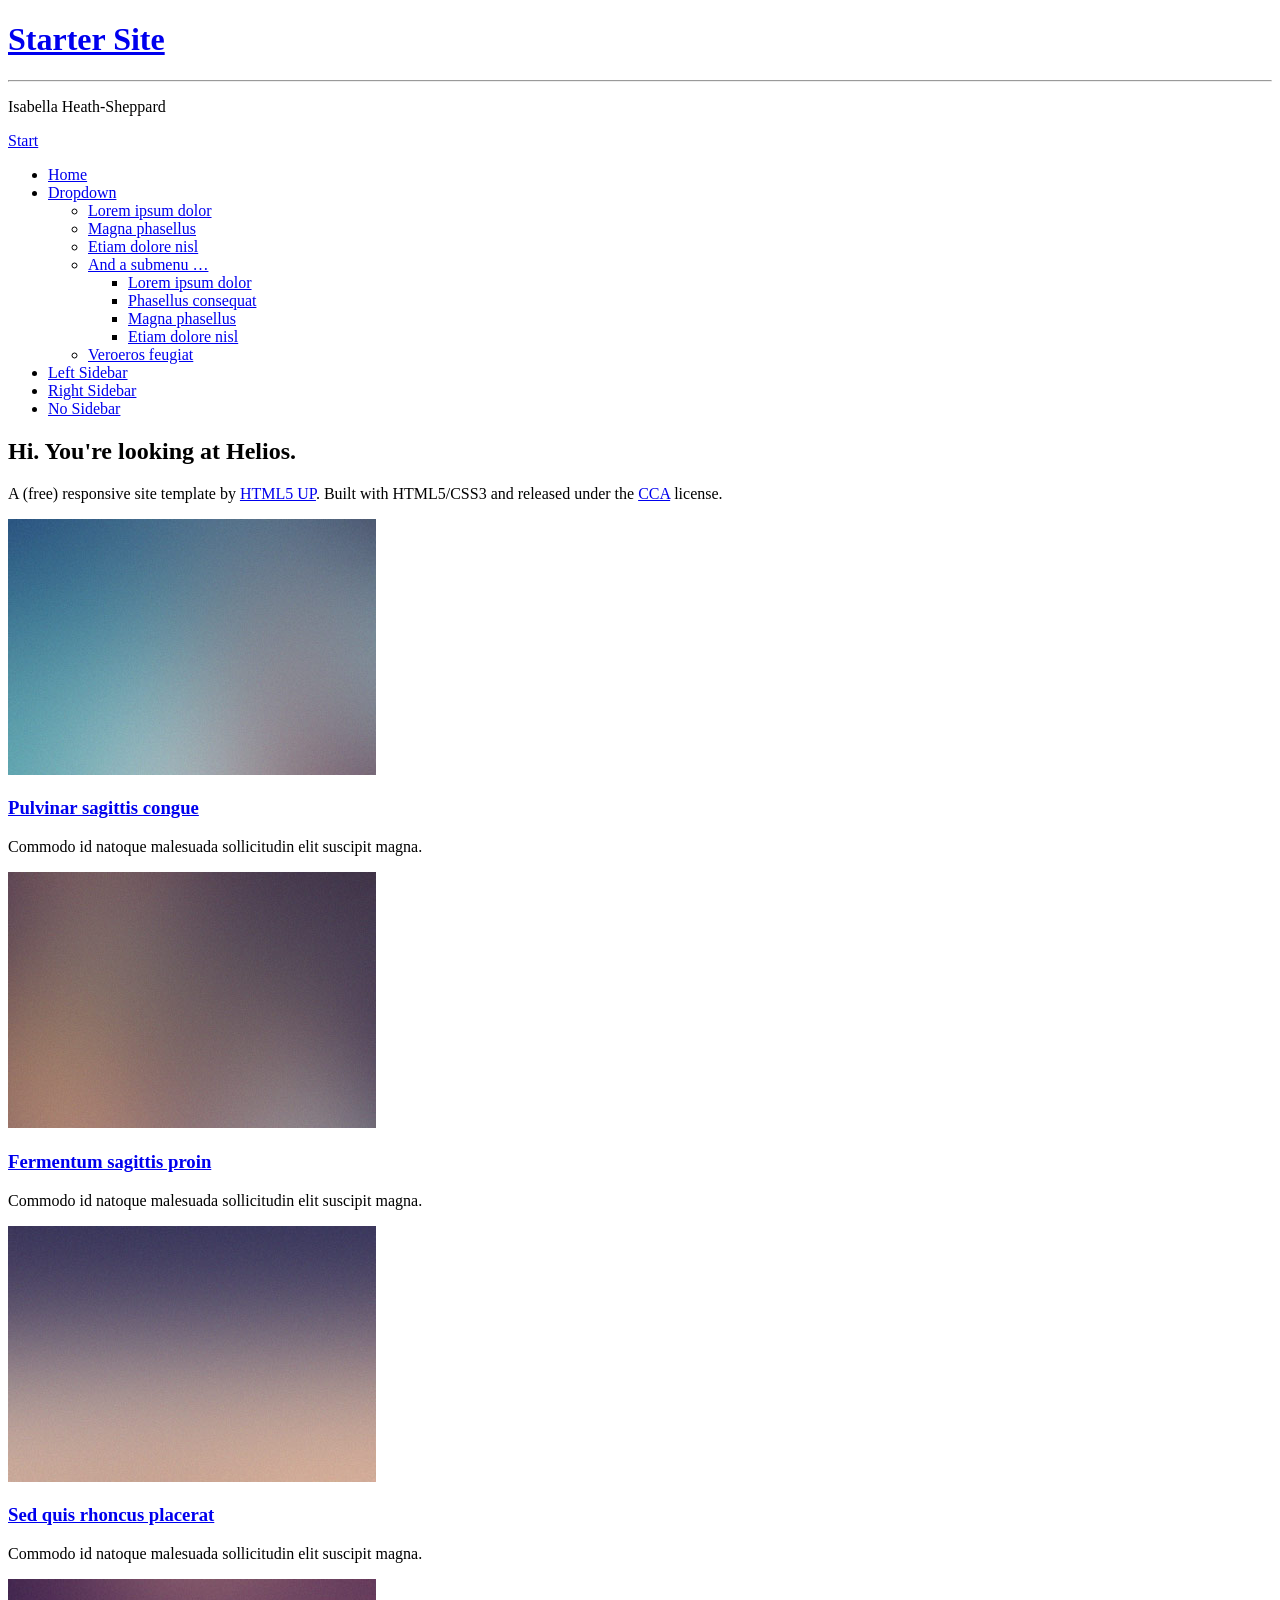
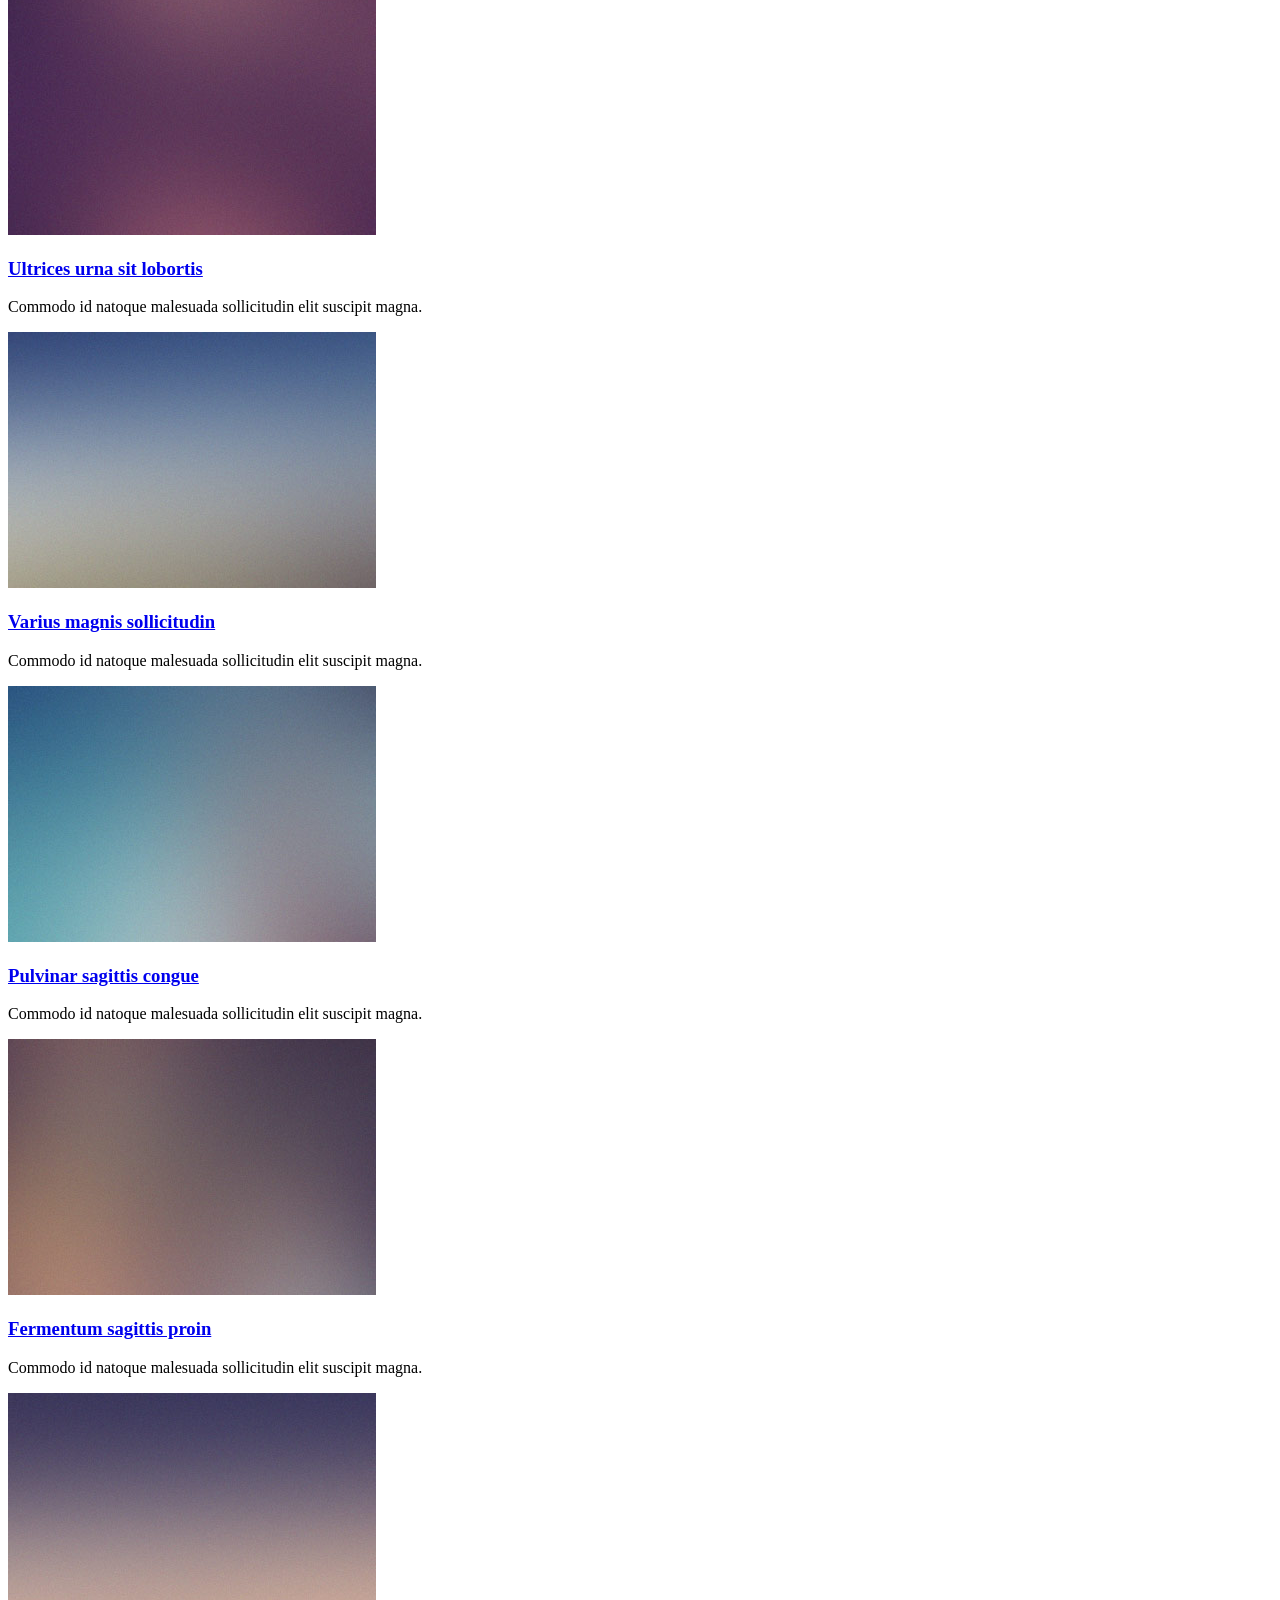
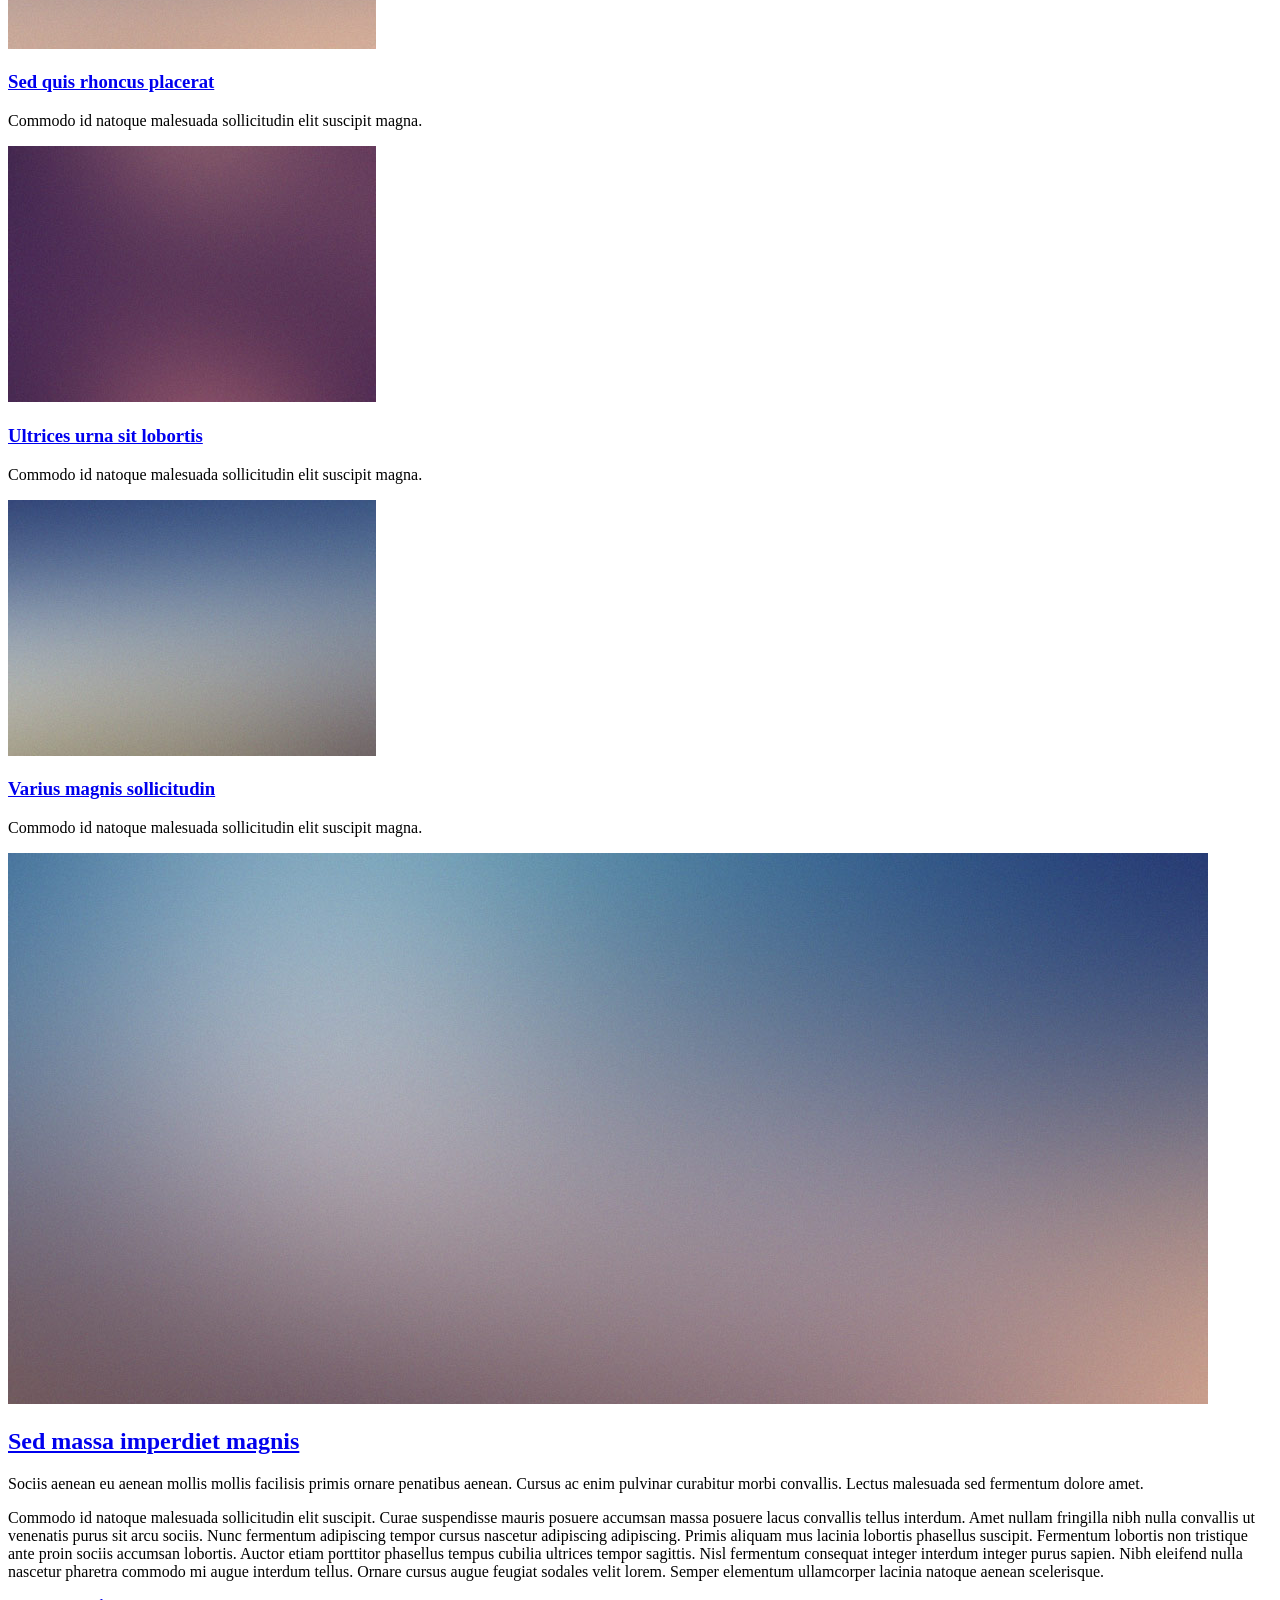
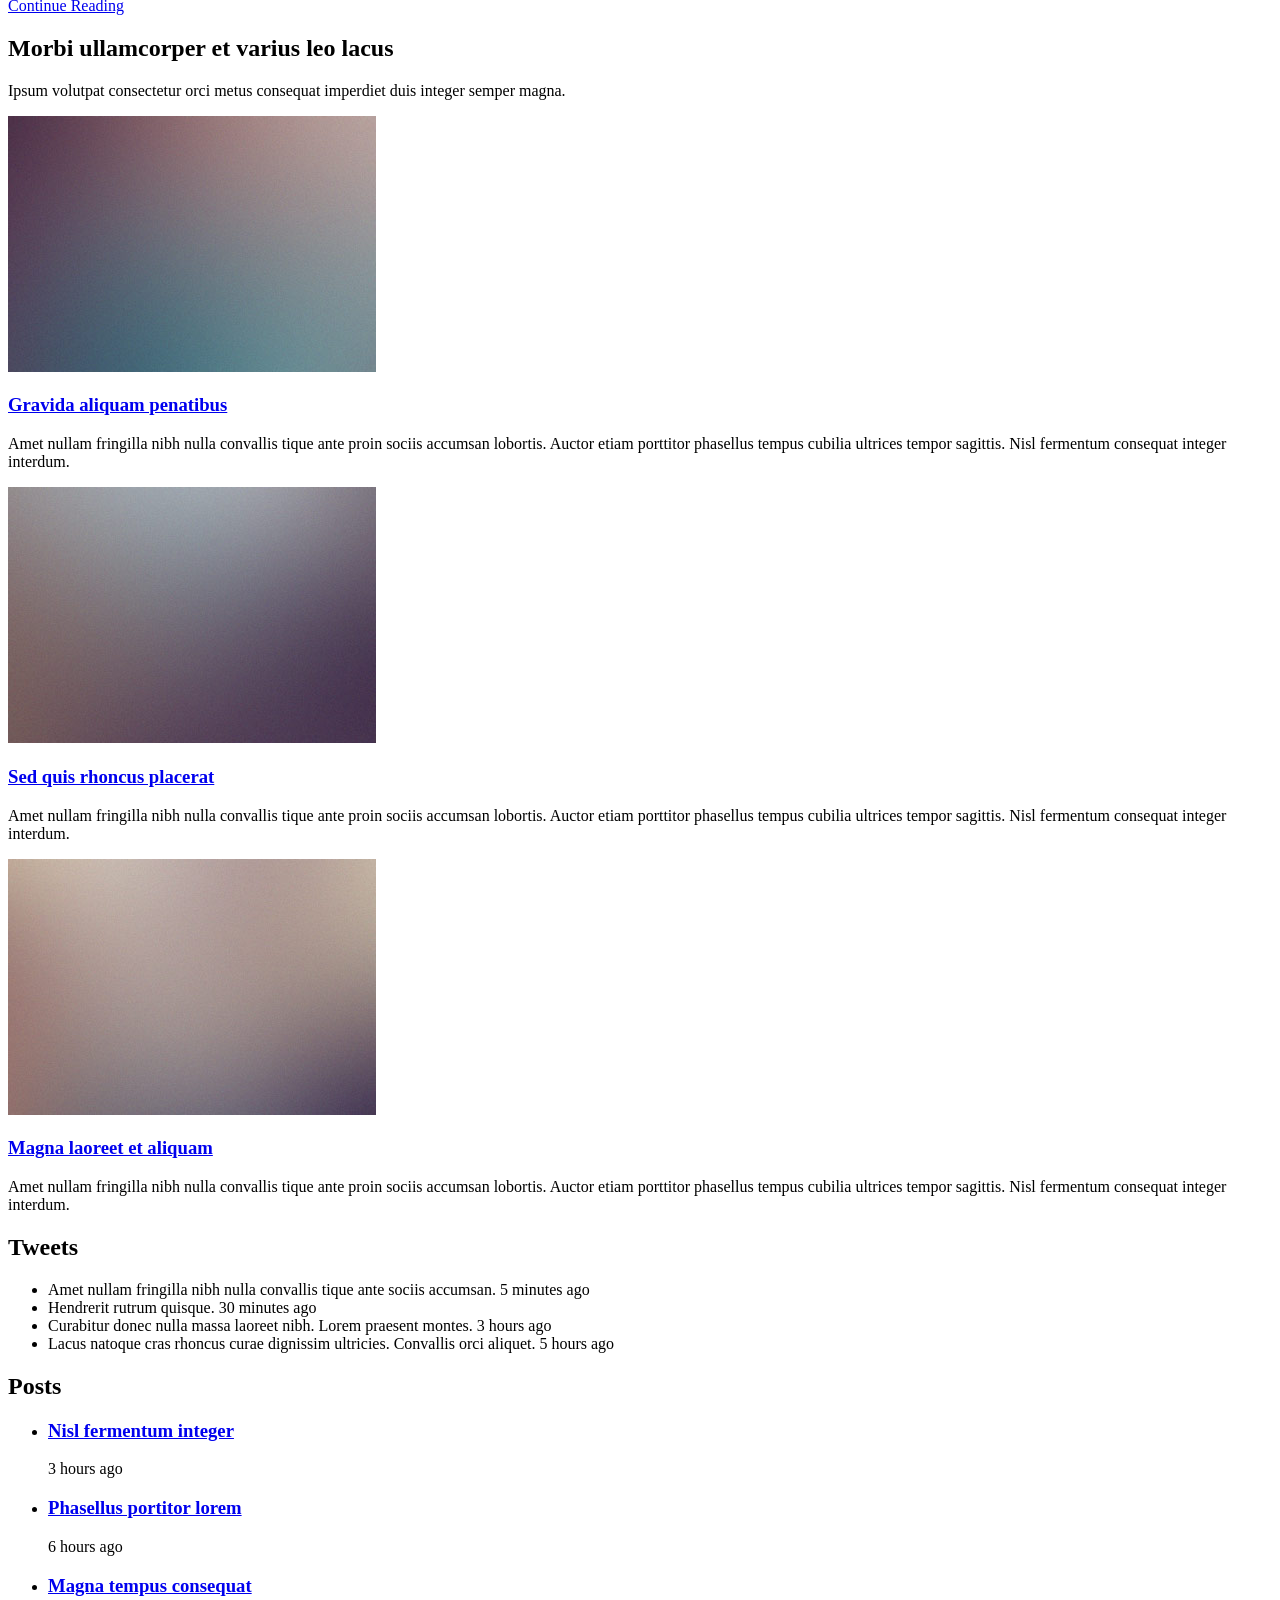
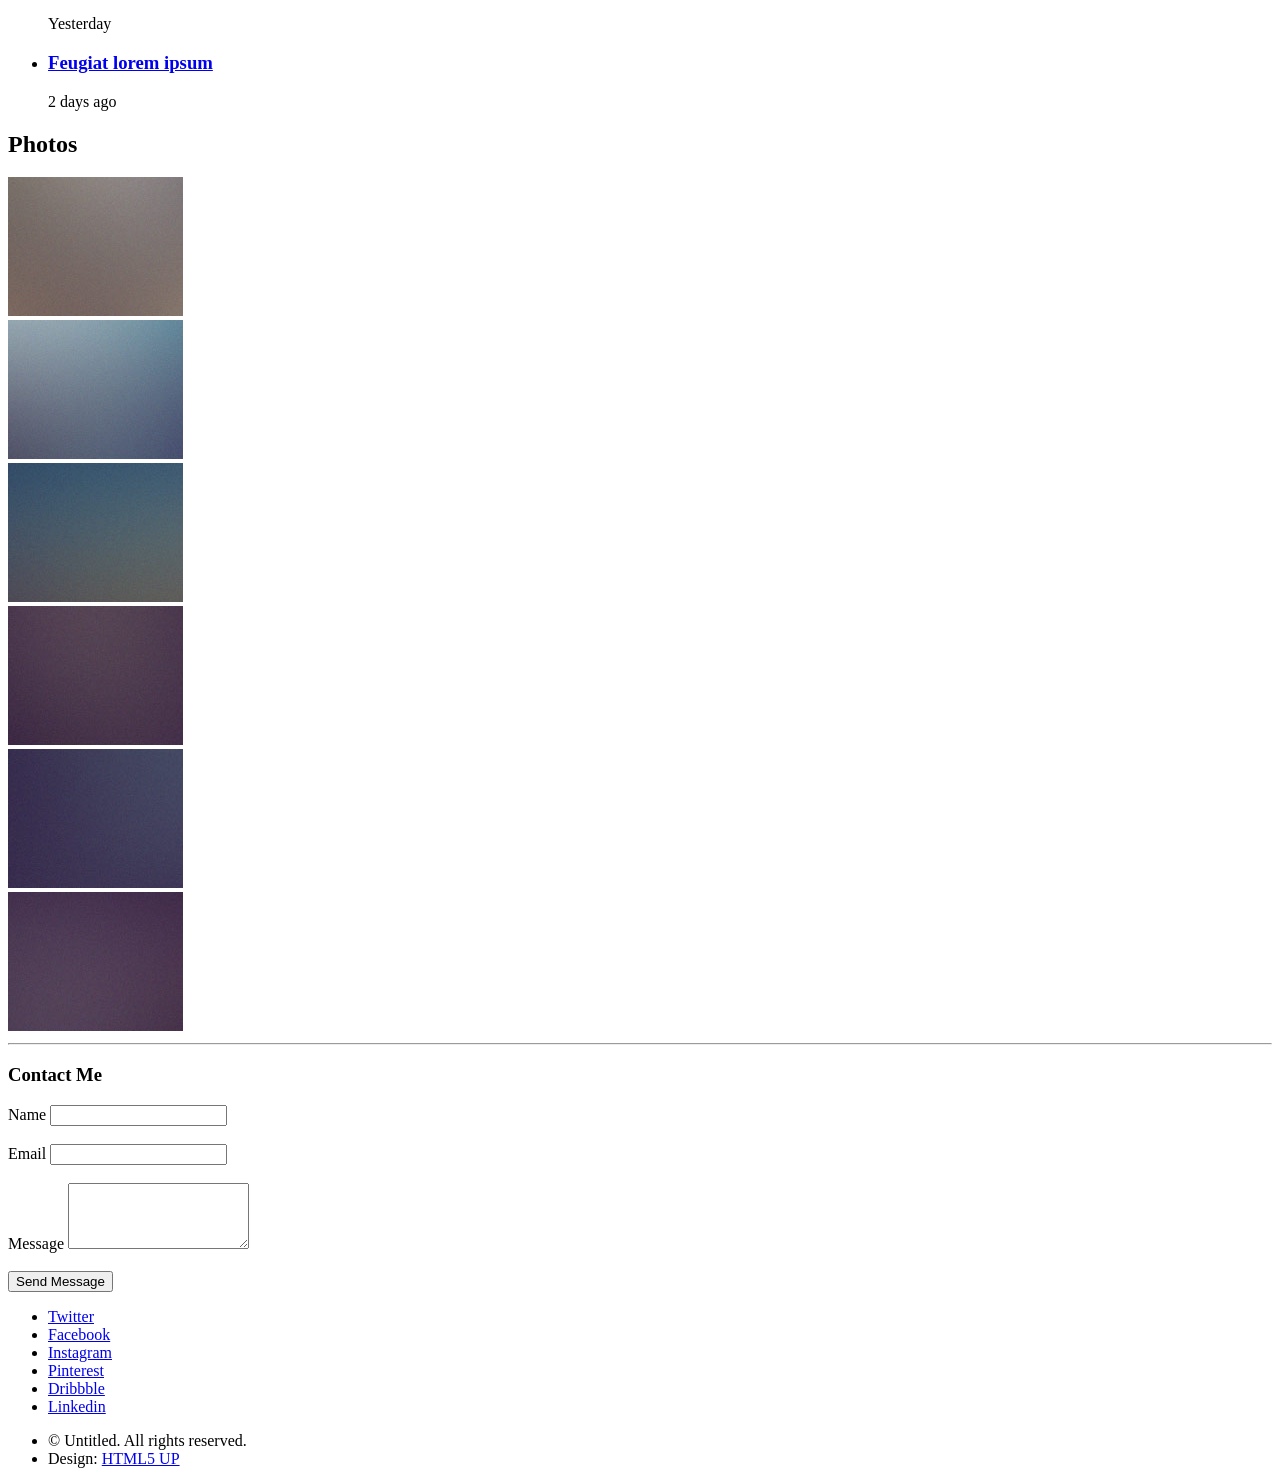
==== index.html @ 1c11e283 "Update index.html" ====
<!DOCTYPE HTML>
<!--
	Helios by HTML5 UP
	html5up.net | @ajlkn
	Free for personal and commercial use under the CCA 3.0 license (html5up.net/license)
-->
<html>
	<head>
		<title>Helios by HTML5 UP</title>
		<meta charset="utf-8" />
		<meta name="viewport" content="width=device-width, initial-scale=1, user-scalable=no" />
		<link rel="stylesheet" href="assets/css/main.css" />
		<noscript><link rel="stylesheet" href="assets/css/noscript.css" /></noscript>
	</head>
	<body class="homepage is-preload">
		<div id="page-wrapper">

			<!-- Header -->
				<div id="header">

					<!-- Inner -->
						<div class="inner">
							<header>
								<h1><a href="index.html" id="logo">Starter Site</a></h1>
								<hr />
								<p>Isabella Heath-Sheppard&nbsp;</p>
							</header>
							<footer>
								<a href="#banner" class="button circled scrolly">Start</a>
							</footer>
						</div>

					<!-- Nav -->
						<nav id="nav">
							<ul>
								<li><a href="index.html">Home</a></li>
								<li>
									<a href="#">Dropdown</a>
									<ul>
										<li><a href="#">Lorem ipsum dolor</a></li>
										<li><a href="#">Magna phasellus</a></li>
										<li><a href="#">Etiam dolore nisl</a></li>
										<li>
											<a href="#">And a submenu &hellip;</a>
											<ul>
												<li><a href="#">Lorem ipsum dolor</a></li>
												<li><a href="#">Phasellus consequat</a></li>
												<li><a href="#">Magna phasellus</a></li>
												<li><a href="#">Etiam dolore nisl</a></li>
											</ul>
										</li>
										<li><a href="#">Veroeros feugiat</a></li>
									</ul>
								</li>
								<li><a href="left-sidebar.html">Left Sidebar</a></li>
								<li><a href="right-sidebar.html">Right Sidebar</a></li>
								<li><a href="no-sidebar.html">No Sidebar</a></li>
							</ul>
						</nav>

				</div>

			<!-- Banner -->
				<section id="banner">
					<header>
						<h2>Hi. You're looking at <strong>Helios</strong>.</h2>
						<p>
							A (free) responsive site template by <a href="http://html5up.net">HTML5 UP</a>.
							Built with HTML5/CSS3 and released under the <a href="http://html5up.net/license">CCA</a> license.
						</p>
					</header>
				</section>

			<!-- Carousel -->
				<section class="carousel">
					<div class="reel">

						<article>
							<a href="#" class="image featured"><img src="images/pic01.jpg" alt="" /></a>
							<header>
								<h3><a href="#">Pulvinar sagittis congue</a></h3>
							</header>
							<p>Commodo id natoque malesuada sollicitudin elit suscipit magna.</p>
						</article>

						<article>
							<a href="#" class="image featured"><img src="images/pic02.jpg" alt="" /></a>
							<header>
								<h3><a href="#">Fermentum sagittis proin</a></h3>
							</header>
							<p>Commodo id natoque malesuada sollicitudin elit suscipit magna.</p>
						</article>

						<article>
							<a href="#" class="image featured"><img src="images/pic03.jpg" alt="" /></a>
							<header>
								<h3><a href="#">Sed quis rhoncus placerat</a></h3>
							</header>
							<p>Commodo id natoque malesuada sollicitudin elit suscipit magna.</p>
						</article>

						<article>
							<a href="#" class="image featured"><img src="images/pic04.jpg" alt="" /></a>
							<header>
								<h3><a href="#">Ultrices urna sit lobortis</a></h3>
							</header>
							<p>Commodo id natoque malesuada sollicitudin elit suscipit magna.</p>
						</article>

						<article>
							<a href="#" class="image featured"><img src="images/pic05.jpg" alt="" /></a>
							<header>
								<h3><a href="#">Varius magnis sollicitudin</a></h3>
							</header>
							<p>Commodo id natoque malesuada sollicitudin elit suscipit magna.</p>
						</article>

						<article>
							<a href="#" class="image featured"><img src="images/pic01.jpg" alt="" /></a>
							<header>
								<h3><a href="#">Pulvinar sagittis congue</a></h3>
							</header>
							<p>Commodo id natoque malesuada sollicitudin elit suscipit magna.</p>
						</article>

						<article>
							<a href="#" class="image featured"><img src="images/pic02.jpg" alt="" /></a>
							<header>
								<h3><a href="#">Fermentum sagittis proin</a></h3>
							</header>
							<p>Commodo id natoque malesuada sollicitudin elit suscipit magna.</p>
						</article>

						<article>
							<a href="#" class="image featured"><img src="images/pic03.jpg" alt="" /></a>
							<header>
								<h3><a href="#">Sed quis rhoncus placerat</a></h3>
							</header>
							<p>Commodo id natoque malesuada sollicitudin elit suscipit magna.</p>
						</article>

						<article>
							<a href="#" class="image featured"><img src="images/pic04.jpg" alt="" /></a>
							<header>
								<h3><a href="#">Ultrices urna sit lobortis</a></h3>
							</header>
							<p>Commodo id natoque malesuada sollicitudin elit suscipit magna.</p>
						</article>

						<article>
							<a href="#" class="image featured"><img src="images/pic05.jpg" alt="" /></a>
							<header>
								<h3><a href="#">Varius magnis sollicitudin</a></h3>
							</header>
							<p>Commodo id natoque malesuada sollicitudin elit suscipit magna.</p>
						</article>

					</div>
				</section>

			<!-- Main -->
				<div class="wrapper style2">

					<article id="main" class="container special">
						<a href="#" class="image featured"><img src="images/pic06.jpg" alt="" /></a>
						<header>
							<h2><a href="#">Sed massa imperdiet magnis</a></h2>
							<p>
								Sociis aenean eu aenean mollis mollis facilisis primis ornare penatibus aenean. Cursus ac enim
								pulvinar curabitur morbi convallis. Lectus malesuada sed fermentum dolore amet.
							</p>
						</header>
						<p>
							Commodo id natoque malesuada sollicitudin elit suscipit. Curae suspendisse mauris posuere accumsan massa
							posuere lacus convallis tellus interdum. Amet nullam fringilla nibh nulla convallis ut venenatis purus
							sit arcu sociis. Nunc fermentum adipiscing tempor cursus nascetur adipiscing adipiscing. Primis aliquam
							mus lacinia lobortis phasellus suscipit. Fermentum lobortis non tristique ante proin sociis accumsan
							lobortis. Auctor etiam porttitor phasellus tempus cubilia ultrices tempor sagittis. Nisl fermentum
							consequat integer interdum integer purus sapien. Nibh eleifend nulla nascetur pharetra commodo mi augue
							interdum tellus. Ornare cursus augue feugiat sodales velit lorem. Semper elementum ullamcorper lacinia
							natoque aenean scelerisque.
						</p>
						<footer>
							<a href="#" class="button">Continue Reading</a>
						</footer>
					</article>

				</div>

			<!-- Features -->
				<div class="wrapper style1">

					<section id="features" class="container special">
						<header>
							<h2>Morbi ullamcorper et varius leo lacus</h2>
							<p>Ipsum volutpat consectetur orci metus consequat imperdiet duis integer semper magna.</p>
						</header>
						<div class="row">
							<article class="col-4 col-12-mobile special">
								<a href="#" class="image featured"><img src="images/pic07.jpg" alt="" /></a>
								<header>
									<h3><a href="#">Gravida aliquam penatibus</a></h3>
								</header>
								<p>
									Amet nullam fringilla nibh nulla convallis tique ante proin sociis accumsan lobortis. Auctor etiam
									porttitor phasellus tempus cubilia ultrices tempor sagittis. Nisl fermentum consequat integer interdum.
								</p>
							</article>
							<article class="col-4 col-12-mobile special">
								<a href="#" class="image featured"><img src="images/pic08.jpg" alt="" /></a>
								<header>
									<h3><a href="#">Sed quis rhoncus placerat</a></h3>
								</header>
								<p>
									Amet nullam fringilla nibh nulla convallis tique ante proin sociis accumsan lobortis. Auctor etiam
									porttitor phasellus tempus cubilia ultrices tempor sagittis. Nisl fermentum consequat integer interdum.
								</p>
							</article>
							<article class="col-4 col-12-mobile special">
								<a href="#" class="image featured"><img src="images/pic09.jpg" alt="" /></a>
								<header>
									<h3><a href="#">Magna laoreet et aliquam</a></h3>
								</header>
								<p>
									Amet nullam fringilla nibh nulla convallis tique ante proin sociis accumsan lobortis. Auctor etiam
									porttitor phasellus tempus cubilia ultrices tempor sagittis. Nisl fermentum consequat integer interdum.
								</p>
							</article>
						</div>
					</section>

				</div>

			<!-- Footer -->
				<div id="footer">
					<div class="container">
						<div class="row">

							<!-- Tweets -->
								<section class="col-4 col-12-mobile">
									<header>
										<h2 class="icon brands fa-twitter circled"><span class="label">Tweets</span></h2>
									</header>
									<ul class="divided">
										<li>
											<article class="tweet">
												Amet nullam fringilla nibh nulla convallis tique ante sociis accumsan.
												<span class="timestamp">5 minutes ago</span>
											</article>
										</li>
										<li>
											<article class="tweet">
												Hendrerit rutrum quisque.
												<span class="timestamp">30 minutes ago</span>
											</article>
										</li>
										<li>
											<article class="tweet">
												Curabitur donec nulla massa laoreet nibh. Lorem praesent montes.
												<span class="timestamp">3 hours ago</span>
											</article>
										</li>
										<li>
											<article class="tweet">
												Lacus natoque cras rhoncus curae dignissim ultricies. Convallis orci aliquet.
												<span class="timestamp">5 hours ago</span>
											</article>
										</li>
									</ul>
								</section>

							<!-- Posts -->
								<section class="col-4 col-12-mobile">
									<header>
										<h2 class="icon solid fa-file circled"><span class="label">Posts</span></h2>
									</header>
									<ul class="divided">
										<li>
											<article class="post stub">
												<header>
													<h3><a href="#">Nisl fermentum integer</a></h3>
												</header>
												<span class="timestamp">3 hours ago</span>
											</article>
										</li>
										<li>
											<article class="post stub">
												<header>
													<h3><a href="#">Phasellus portitor lorem</a></h3>
												</header>
												<span class="timestamp">6 hours ago</span>
											</article>
										</li>
										<li>
											<article class="post stub">
												<header>
													<h3><a href="#">Magna tempus consequat</a></h3>
												</header>
												<span class="timestamp">Yesterday</span>
											</article>
										</li>
										<li>
											<article class="post stub">
												<header>
													<h3><a href="#">Feugiat lorem ipsum</a></h3>
												</header>
												<span class="timestamp">2 days ago</span>
											</article>
										</li>
									</ul>
								</section>

							<!-- Photos -->
								<section class="col-4 col-12-mobile">
									<header>
										<h2 class="icon solid fa-camera circled"><span class="label">Photos</span></h2>
									</header>
									<div class="row gtr-25">
										<div class="col-6">
											<a href="#" class="image fit"><img src="images/pic10.jpg" alt="" /></a>
										</div>
										<div class="col-6">
											<a href="#" class="image fit"><img src="images/pic11.jpg" alt="" /></a>
										</div>
										<div class="col-6">
											<a href="#" class="image fit"><img src="images/pic12.jpg" alt="" /></a>
										</div>
										<div class="col-6">
											<a href="#" class="image fit"><img src="images/pic13.jpg" alt="" /></a>
										</div>
										<div class="col-6">
											<a href="#" class="image fit"><img src="images/pic14.jpg" alt="" /></a>
										</div>
										<div class="col-6">
											<a href="#" class="image fit"><img src="images/pic15.jpg" alt="" /></a>
										</div>
									</div>
								</section>

						</div>
						<hr />
						<div class="row">
							<div class="col-12">

								<!-- Contact -->
									<section class="contact">
										<header>
											<h3>Contact Me</h3>
										</header>
										<form action="https://formspree.io/f/xojndzrp" method="POST">
											<div>
												<label for="name">Name</label>
												<input type="text" name="name" id="name" required>
											</div>
											<br>
											<div>
												<label for="email">Email</label>
												<input type="email" name="email" id="email" required>
											</div>
											<br>
											<div>
												<label for="message">Message</label>
												<textarea name="message" id="message" rows="4" required></textarea>
											</div>
											<br>
											<input type="submit" value="Send Message">
										</form>
										<ul class="icons">
											<li><a href="#" class="icon brands fa-twitter"><span class="label">Twitter</span></a></li>
											<li><a href="#" class="icon brands fa-facebook-f"><span class="label">Facebook</span></a></li>
											<li><a href="#" class="icon brands fa-instagram"><span class="label">Instagram</span></a></li>
											<li><a href="#" class="icon brands fa-pinterest"><span class="label">Pinterest</span></a></li>
											<li><a href="#" class="icon brands fa-dribbble"><span class="label">Dribbble</span></a></li>
											<li><a href="#" class="icon brands fa-linkedin-in"><span class="label">Linkedin</span></a></li>
										</ul>
									</section>

								<!-- Copyright -->
									<div class="copyright">
										<ul class="menu">
											<li>&copy; Untitled. All rights reserved.</li><li>Design: <a href="http://html5up.net">HTML5 UP</a></li>
										</ul>
									</div>

							</div>

						</div>
					</div>
				</div>

		</div>

		<!-- Scripts -->
			<script src="assets/js/jquery.min.js"></script>
			<script src="assets/js/jquery.dropotron.min.js"></script>
			<script src="assets/js/jquery.scrolly.min.js"></script>
			<script src="assets/js/jquery.scrollex.min.js"></script>
			<script src="assets/js/browser.min.js"></script>
			<script src="assets/js/breakpoints.min.js"></script>
			<script src="assets/js/util.js"></script>
			<script src="assets/js/main.js"></script>

	</body>
</html>
---- assets/css/main.css ----
@import url("https://fonts.googleapis.com/css?family=Source+Sans+Pro:300,300italic,400,400italic,600");
@import url("fontawesome-all.min.css");

/*
	Helios by HTML5 UP
	html5up.net | @ajlkn
	Free for personal and commercial use under the CCA 3.0 license (html5up.net/license)
*/

html, body, div, span, applet, object,
iframe, h1, h2, h3, h4, h5, h6, p, blockquote,
pre, a, abbr, acronym, address, big, cite,
code, del, dfn, em, img, ins, kbd, q, s, samp,
small, strike, strong, sub, sup, tt, var, b,
u, i, center, dl, dt, dd, ol, ul, li, fieldset,
form, label, legend, table, caption, tbody,
tfoot, thead, tr, th, td, article, aside,
canvas, details, embed, figure, figcaption,
footer, header, hgroup, menu, nav, output, ruby,
section, summary, time, mark, audio, video {
	margin: 0;
	padding: 0;
	border: 0;
	font-size: 100%;
	font: inherit;
	vertical-align: baseline;}

article, aside, details, figcaption, figure,
footer, header, hgroup, menu, nav, section {
	display: block;}

body {
	line-height: 1;
}

ol, ul {
	list-style: none;
}

blockquote, q {
	quotes: none;
}

	blockquote:before, blockquote:after, q:before, q:after {
		content: '';
		content: none;
	}

table {
	border-collapse: collapse;
	border-spacing: 0;
}

body {
	-webkit-text-size-adjust: none;
}

mark {
	background-color: transparent;
	color: inherit;
}

input::-moz-focus-inner {
	border: 0;
	padding: 0;
}

input, select, textarea {
	-moz-appearance: none;
	-webkit-appearance: none;
	-ms-appearance: none;
	appearance: none;
}

/* Basic */

	html {
		box-sizing: border-box;
	}

	*, *:before, *:after {
		box-sizing: inherit;
	}

	body {
		background: #f0f4f4;
		color: #5b5b5b;
		font-size: 15pt;
		line-height: 1.85em;
		font-family: 'Source Sans Pro', sans-serif;
		font-weight: 300;
	}

		body.is-preload *, body.is-preload *:before, body.is-preload *:after {
			-moz-animation: none !important;
			-webkit-animation: none !important;
			-ms-animation: none !important;
			animation: none !important;
			-moz-transition: none !important;
			-webkit-transition: none !important;
			-ms-transition: none !important;
			transition: none !important;
		}

	input, textarea, select {
		font-size: 15pt;
		line-height: 1.85em;
		font-family: 'Source Sans Pro', sans-serif;
		font-weight: 300;
	}

	h1, h2, h3, h4, h5, h6 {
		font-weight: 400;
		color: #483949;
		line-height: 1.25em;
	}

	h1 a, h2 a, h3 a, h4 a, h5 a, h6 a {
		color: inherit;
		text-decoration: none;
		border-bottom-color: transparent;
	}

	h1 strong, h2 strong, h3 strong, h4 strong, h5 strong, h6 strong {
		font-weight: 600;
	}

	h2 {
		font-size: 2.85em;
	}

	h3 {
		font-size: 1.25em;
	}

	h4 {
		font-size: 1em;
		margin: 0 0 0.25em 0;
	}

	strong, b {
		font-weight: 400;
		color: #483949;
	}

	em, i {
		font-style: italic;
	}

	a {
		color: inherit;
		border-bottom: solid 1px rgba(128, 128, 128, 0.15);
		text-decoration: none;
		-moz-transition: background-color 0.35s ease-in-out, color 0.35s ease-in-out, border-bottom-color 0.35s ease-in-out;
		-webkit-transition: background-color 0.35s ease-in-out, color 0.35s ease-in-out, border-bottom-color 0.35s ease-in-out;
		-ms-transition: background-color 0.35s ease-in-out, color 0.35s ease-in-out, border-bottom-color 0.35s ease-in-out;
		transition: background-color 0.35s ease-in-out, color 0.35s ease-in-out, border-bottom-color 0.35s ease-in-out;
	}

		a:hover {
			color: #ef8376;
			border-bottom-color: transparent;
		}

	sub {
		position: relative;
		top: 0.5em;
		font-size: 0.8em;
	}

	sup {
		position: relative;
		top: -0.5em;
		font-size: 0.8em;
	}

	blockquote {
		border-left: solid 0.5em #ddd;
		padding: 1em 0 1em 2em;
		font-style: italic;
	}

	p, ul, ol, dl, table {
		margin-bottom: 1em;
	}

	p {
		text-align: justify;
	}

	br.clear {
		clear: both;
	}

	hr {
		position: relative;
		display: block;
		border: 0;
		top: 4.5em;
		margin-bottom: 9em;
		height: 6px;
		border-top: solid 1px rgba(128, 128, 128, 0.2);
		border-bottom: solid 1px rgba(128, 128, 128, 0.2);
	}

		hr:before, hr:after {
			content: '';
			position: absolute;
			top: -8px;
			display: block;
			width: 1px;
			height: 21px;
			background: rgba(128, 128, 128, 0.2);
		}

		hr:before {
			left: -1px;
		}

		hr:after {
			right: -1px;
		}

	.timestamp {
		color: rgba(128, 128, 128, 0.75);
		font-size: 0.8em;
	}

/* Container */

	.container {
		margin: 0 auto;
		max-width: 100%;
		width: 1400px;
	}

		@media screen and (max-width: 1680px) {

			.container {
				width: 1200px;
			}

		}

		@media screen and (max-width: 1280px) {

			.container {
				width: 100%;
			}

		}

		@media screen and (max-width: 960px) {

			.container {
				width: 100%;
			}

		}

		@media screen and (max-width: 840px) {

			.container {
				width: 100%;
			}

		}

		@media screen and (max-width: 736px) {

			.container {
				width: 100%;
			}

		}

/* Row */

	.row {
		display: flex;
		flex-wrap: wrap;
		box-sizing: border-box;
		align-items: stretch;
	}

		.row > * {
			box-sizing: border-box;
		}

		.row.gtr-uniform > * > :last-child {
			margin-bottom: 0;
		}

		.row.aln-left {
			justify-content: flex-start;
		}

		.row.aln-center {
			justify-content: center;
		}

		.row.aln-right {
			justify-content: flex-end;
		}

		.row.aln-top {
			align-items: flex-start;
		}

		.row.aln-middle {
			align-items: center;
		}

		.row.aln-bottom {
			align-items: flex-end;
		}

		.row > .imp {
			order: -1;
		}

		.row > .col-1 {
			width: 8.33333%;
		}

		.row > .off-1 {
			margin-left: 8.33333%;
		}

		.row > .col-2 {
			width: 16.66667%;
		}

		.row > .off-2 {
			margin-left: 16.66667%;
		}

		.row > .col-3 {
			width: 25%;
		}

		.row > .off-3 {
			margin-left: 25%;
		}

		.row > .col-4 {
			width: 33.33333%;
		}

		.row > .off-4 {
			margin-left: 33.33333%;
		}

		.row > .col-5 {
			width: 41.66667%;
		}

		.row > .off-5 {
			margin-left: 41.66667%;
		}

		.row > .col-6 {
			width: 50%;
		}

		.row > .off-6 {
			margin-left: 50%;
		}

		.row > .col-7 {
			width: 58.33333%;
		}

		.row > .off-7 {
			margin-left: 58.33333%;
		}

		.row > .col-8 {
			width: 66.66667%;
		}

		.row > .off-8 {
			margin-left: 66.66667%;
		}

		.row > .col-9 {
			width: 75%;
		}

		.row > .off-9 {
			margin-left: 75%;
		}

		.row > .col-10 {
			width: 83.33333%;
		}

		.row > .off-10 {
			margin-left: 83.33333%;
		}

		.row > .col-11 {
			width: 91.66667%;
		}

		.row > .off-11 {
			margin-left: 91.66667%;
		}

		.row > .col-12 {
			width: 100%;
		}

		.row > .off-12 {
			margin-left: 100%;
		}

		.row.gtr-0 {
			margin-top: 0px;
			margin-left: 0px;
		}

			.row.gtr-0 > * {
				padding: 0px 0 0 0px;
			}

			.row.gtr-0.gtr-uniform {
				margin-top: 0px;
			}

				.row.gtr-0.gtr-uniform > * {
					padding-top: 0px;
				}

		.row.gtr-25 {
			margin-top: -10px;
			margin-left: -10px;
		}

			.row.gtr-25 > * {
				padding: 10px 0 0 10px;
			}

			.row.gtr-25.gtr-uniform {
				margin-top: -10px;
			}

				.row.gtr-25.gtr-uniform > * {
					padding-top: 10px;
				}

		.row.gtr-50 {
			margin-top: -20px;
			margin-left: -20px;
		}

			.row.gtr-50 > * {
				padding: 20px 0 0 20px;
			}

			.row.gtr-50.gtr-uniform {
				margin-top: -20px;
			}

				.row.gtr-50.gtr-uniform > * {
					padding-top: 20px;
				}

		.row {
			margin-top: -40px;
			margin-left: -40px;
		}

			.row > * {
				padding: 40px 0 0 40px;
			}

			.row.gtr-uniform {
				margin-top: -40px;
			}

				.row.gtr-uniform > * {
					padding-top: 40px;
				}

		.row.gtr-150 {
			margin-top: -60px;
			margin-left: -60px;
		}

			.row.gtr-150 > * {
				padding: 60px 0 0 60px;
			}

			.row.gtr-150.gtr-uniform {
				margin-top: -60px;
			}

				.row.gtr-150.gtr-uniform > * {
					padding-top: 60px;
				}

		.row.gtr-200 {
			margin-top: -80px;
			margin-left: -80px;
		}

			.row.gtr-200 > * {
				padding: 80px 0 0 80px;
			}

			.row.gtr-200.gtr-uniform {
				margin-top: -80px;
			}

				.row.gtr-200.gtr-uniform > * {
					padding-top: 80px;
				}

		@media screen and (max-width: 1680px) {

			.row {
				display: flex;
				flex-wrap: wrap;
				box-sizing: border-box;
				align-items: stretch;
			}

				.row > * {
					box-sizing: border-box;
				}

				.row.gtr-uniform > * > :last-child {
					margin-bottom: 0;
				}

				.row.aln-left {
					justify-content: flex-start;
				}

				.row.aln-center {
					justify-content: center;
				}

				.row.aln-right {
					justify-content: flex-end;
				}

				.row.aln-top {
					align-items: flex-start;
				}

				.row.aln-middle {
					align-items: center;
				}

				.row.aln-bottom {
					align-items: flex-end;
				}

				.row > .imp-wide {
					order: -1;
				}

				.row > .col-1-wide {
					width: 8.33333%;
				}

				.row > .off-1-wide {
					margin-left: 8.33333%;
				}

				.row > .col-2-wide {
					width: 16.66667%;
				}

				.row > .off-2-wide {
					margin-left: 16.66667%;
				}

				.row > .col-3-wide {
					width: 25%;
				}

				.row > .off-3-wide {
					margin-left: 25%;
				}

				.row > .col-4-wide {
					width: 33.33333%;
				}

				.row > .off-4-wide {
					margin-left: 33.33333%;
				}

				.row > .col-5-wide {
					width: 41.66667%;
				}

				.row > .off-5-wide {
					margin-left: 41.66667%;
				}

				.row > .col-6-wide {
					width: 50%;
				}

				.row > .off-6-wide {
					margin-left: 50%;
				}

				.row > .col-7-wide {
					width: 58.33333%;
				}

				.row > .off-7-wide {
					margin-left: 58.33333%;
				}

				.row > .col-8-wide {
					width: 66.66667%;
				}

				.row > .off-8-wide {
					margin-left: 66.66667%;
				}

				.row > .col-9-wide {
					width: 75%;
				}

				.row > .off-9-wide {
					margin-left: 75%;
				}

				.row > .col-10-wide {
					width: 83.33333%;
				}

				.row > .off-10-wide {
					margin-left: 83.33333%;
				}

				.row > .col-11-wide {
					width: 91.66667%;
				}

				.row > .off-11-wide {
					margin-left: 91.66667%;
				}

				.row > .col-12-wide {
					width: 100%;
				}

				.row > .off-12-wide {
					margin-left: 100%;
				}

				.row.gtr-0 {
					margin-top: 0px;
					margin-left: 0px;
				}

					.row.gtr-0 > * {
						padding: 0px 0 0 0px;
					}

					.row.gtr-0.gtr-uniform {
						margin-top: 0px;
					}

						.row.gtr-0.gtr-uniform > * {
							padding-top: 0px;
						}

				.row.gtr-25 {
					margin-top: -10px;
					margin-left: -10px;
				}

					.row.gtr-25 > * {
						padding: 10px 0 0 10px;
					}

					.row.gtr-25.gtr-uniform {
						margin-top: -10px;
					}

						.row.gtr-25.gtr-uniform > * {
							padding-top: 10px;
						}

				.row.gtr-50 {
					margin-top: -20px;
					margin-left: -20px;
				}

					.row.gtr-50 > * {
						padding: 20px 0 0 20px;
					}

					.row.gtr-50.gtr-uniform {
						margin-top: -20px;
					}

						.row.gtr-50.gtr-uniform > * {
							padding-top: 20px;
						}

				.row {
					margin-top: -40px;
					margin-left: -40px;
				}

					.row > * {
						padding: 40px 0 0 40px;
					}

					.row.gtr-uniform {
						margin-top: -40px;
					}

						.row.gtr-uniform > * {
							padding-top: 40px;
						}

				.row.gtr-150 {
					margin-top: -60px;
					margin-left: -60px;
				}

					.row.gtr-150 > * {
						padding: 60px 0 0 60px;
					}

					.row.gtr-150.gtr-uniform {
						margin-top: -60px;
					}

						.row.gtr-150.gtr-uniform > * {
							padding-top: 60px;
						}

				.row.gtr-200 {
					margin-top: -80px;
					margin-left: -80px;
				}

					.row.gtr-200 > * {
						padding: 80px 0 0 80px;
					}

					.row.gtr-200.gtr-uniform {
						margin-top: -80px;
					}

						.row.gtr-200.gtr-uniform > * {
							padding-top: 80px;
						}

		}

		@media screen and (max-width: 1280px) {

			.row {
				display: flex;
				flex-wrap: wrap;
				box-sizing: border-box;
				align-items: stretch;
			}

				.row > * {
					box-sizing: border-box;
				}

				.row.gtr-uniform > * > :last-child {
					margin-bottom: 0;
				}

				.row.aln-left {
					justify-content: flex-start;
				}

				.row.aln-center {
					justify-content: center;
				}

				.row.aln-right {
					justify-content: flex-end;
				}

				.row.aln-top {
					align-items: flex-start;
				}

				.row.aln-middle {
					align-items: center;
				}

				.row.aln-bottom {
					align-items: flex-end;
				}

				.row > .imp-normal {
					order: -1;
				}

				.row > .col-1-normal {
					width: 8.33333%;
				}

				.row > .off-1-normal {
					margin-left: 8.33333%;
				}

				.row > .col-2-normal {
					width: 16.66667%;
				}

				.row > .off-2-normal {
					margin-left: 16.66667%;
				}

				.row > .col-3-normal {
					width: 25%;
				}

				.row > .off-3-normal {
					margin-left: 25%;
				}

				.row > .col-4-normal {
					width: 33.33333%;
				}

				.row > .off-4-normal {
					margin-left: 33.33333%;
				}

				.row > .col-5-normal {
					width: 41.66667%;
				}

				.row > .off-5-normal {
					margin-left: 41.66667%;
				}

				.row > .col-6-normal {
					width: 50%;
				}

				.row > .off-6-normal {
					margin-left: 50%;
				}

				.row > .col-7-normal {
					width: 58.33333%;
				}

				.row > .off-7-normal {
					margin-left: 58.33333%;
				}

				.row > .col-8-normal {
					width: 66.66667%;
				}

				.row > .off-8-normal {
					margin-left: 66.66667%;
				}

				.row > .col-9-normal {
					width: 75%;
				}

				.row > .off-9-normal {
					margin-left: 75%;
				}

				.row > .col-10-normal {
					width: 83.33333%;
				}

				.row > .off-10-normal {
					margin-left: 83.33333%;
				}

				.row > .col-11-normal {
					width: 91.66667%;
				}

				.row > .off-11-normal {
					margin-left: 91.66667%;
				}

				.row > .col-12-normal {
					width: 100%;
				}

				.row > .off-12-normal {
					margin-left: 100%;
				}

				.row.gtr-0 {
					margin-top: 0px;
					margin-left: 0px;
				}

					.row.gtr-0 > * {
						padding: 0px 0 0 0px;
					}

					.row.gtr-0.gtr-uniform {
						margin-top: 0px;
					}

						.row.gtr-0.gtr-uniform > * {
							padding-top: 0px;
						}

				.row.gtr-25 {
					margin-top: -9px;
					margin-left: -9px;
				}

					.row.gtr-25 > * {
						padding: 9px 0 0 9px;
					}

					.row.gtr-25.gtr-uniform {
						margin-top: -9px;
					}

						.row.gtr-25.gtr-uniform > * {
							padding-top: 9px;
						}

				.row.gtr-50 {
					margin-top: -18px;
					margin-left: -18px;
				}

					.row.gtr-50 > * {
						padding: 18px 0 0 18px;
					}

					.row.gtr-50.gtr-uniform {
						margin-top: -18px;
					}

						.row.gtr-50.gtr-uniform > * {
							padding-top: 18px;
						}

				.row {
					margin-top: -36px;
					margin-left: -36px;
				}

					.row > * {
						padding: 36px 0 0 36px;
					}

					.row.gtr-uniform {
						margin-top: -36px;
					}

						.row.gtr-uniform > * {
							padding-top: 36px;
						}

				.row.gtr-150 {
					margin-top: -54px;
					margin-left: -54px;
				}

					.row.gtr-150 > * {
						padding: 54px 0 0 54px;
					}

					.row.gtr-150.gtr-uniform {
						margin-top: -54px;
					}

						.row.gtr-150.gtr-uniform > * {
							padding-top: 54px;
						}

				.row.gtr-200 {
					margin-top: -72px;
					margin-left: -72px;
				}

					.row.gtr-200 > * {
						padding: 72px 0 0 72px;
					}

					.row.gtr-200.gtr-uniform {
						margin-top: -72px;
					}

						.row.gtr-200.gtr-uniform > * {
							padding-top: 72px;
						}

		}

		@media screen and (max-width: 960px) {

			.row {
				display: flex;
				flex-wrap: wrap;
				box-sizing: border-box;
				align-items: stretch;
			}

				.row > * {
					box-sizing: border-box;
				}

				.row.gtr-uniform > * > :last-child {
					margin-bottom: 0;
				}

				.row.aln-left {
					justify-content: flex-start;
				}

				.row.aln-center {
					justify-content: center;
				}

				.row.aln-right {
					justify-content: flex-end;
				}

				.row.aln-top {
					align-items: flex-start;
				}

				.row.aln-middle {
					align-items: center;
				}

				.row.aln-bottom {
					align-items: flex-end;
				}

				.row > .imp-narrow {
					order: -1;
				}

				.row > .col-1-narrow {
					width: 8.33333%;
				}

				.row > .off-1-narrow {
					margin-left: 8.33333%;
				}

				.row > .col-2-narrow {
					width: 16.66667%;
				}

				.row > .off-2-narrow {
					margin-left: 16.66667%;
				}

				.row > .col-3-narrow {
					width: 25%;
				}

				.row > .off-3-narrow {
					margin-left: 25%;
				}

				.row > .col-4-narrow {
					width: 33.33333%;
				}

				.row > .off-4-narrow {
					margin-left: 33.33333%;
				}

				.row > .col-5-narrow {
					width: 41.66667%;
				}

				.row > .off-5-narrow {
					margin-left: 41.66667%;
				}

				.row > .col-6-narrow {
					width: 50%;
				}

				.row > .off-6-narrow {
					margin-left: 50%;
				}

				.row > .col-7-narrow {
					width: 58.33333%;
				}

				.row > .off-7-narrow {
					margin-left: 58.33333%;
				}

				.row > .col-8-narrow {
					width: 66.66667%;
				}

				.row > .off-8-narrow {
					margin-left: 66.66667%;
				}

				.row > .col-9-narrow {
					width: 75%;
				}

				.row > .off-9-narrow {
					margin-left: 75%;
				}

				.row > .col-10-narrow {
					width: 83.33333%;
				}

				.row > .off-10-narrow {
					margin-left: 83.33333%;
				}

				.row > .col-11-narrow {
					width: 91.66667%;
				}

				.row > .off-11-narrow {
					margin-left: 91.66667%;
				}

				.row > .col-12-narrow {
					width: 100%;
				}

				.row > .off-12-narrow {
					margin-left: 100%;
				}

				.row.gtr-0 {
					margin-top: 0px;
					margin-left: 0px;
				}

					.row.gtr-0 > * {
						padding: 0px 0 0 0px;
					}

					.row.gtr-0.gtr-uniform {
						margin-top: 0px;
					}

						.row.gtr-0.gtr-uniform > * {
							padding-top: 0px;
						}

				.row.gtr-25 {
					margin-top: -8px;
					margin-left: -8px;
				}

					.row.gtr-25 > * {
						padding: 8px 0 0 8px;
					}

					.row.gtr-25.gtr-uniform {
						margin-top: -8px;
					}

						.row.gtr-25.gtr-uniform > * {
							padding-top: 8px;
						}

				.row.gtr-50 {
					margin-top: -16px;
					margin-left: -16px;
				}

					.row.gtr-50 > * {
						padding: 16px 0 0 16px;
					}

					.row.gtr-50.gtr-uniform {
						margin-top: -16px;
					}

						.row.gtr-50.gtr-uniform > * {
							padding-top: 16px;
						}

				.row {
					margin-top: -32px;
					margin-left: -32px;
				}

					.row > * {
						padding: 32px 0 0 32px;
					}

					.row.gtr-uniform {
						margin-top: -32px;
					}

						.row.gtr-uniform > * {
							padding-top: 32px;
						}

				.row.gtr-150 {
					margin-top: -48px;
					margin-left: -48px;
				}

					.row.gtr-150 > * {
						padding: 48px 0 0 48px;
					}

					.row.gtr-150.gtr-uniform {
						margin-top: -48px;
					}

						.row.gtr-150.gtr-uniform > * {
							padding-top: 48px;
						}

				.row.gtr-200 {
					margin-top: -64px;
					margin-left: -64px;
				}

					.row.gtr-200 > * {
						padding: 64px 0 0 64px;
					}

					.row.gtr-200.gtr-uniform {
						margin-top: -64px;
					}

						.row.gtr-200.gtr-uniform > * {
							padding-top: 64px;
						}

		}

		@media screen and (max-width: 840px) {

			.row {
				display: flex;
				flex-wrap: wrap;
				box-sizing: border-box;
				align-items: stretch;
			}

				.row > * {
					box-sizing: border-box;
				}

				.row.gtr-uniform > * > :last-child {
					margin-bottom: 0;
				}

				.row.aln-left {
					justify-content: flex-start;
				}

				.row.aln-center {
					justify-content: center;
				}

				.row.aln-right {
					justify-content: flex-end;
				}

				.row.aln-top {
					align-items: flex-start;
				}

				.row.aln-middle {
					align-items: center;
				}

				.row.aln-bottom {
					align-items: flex-end;
				}

				.row > .imp-narrower {
					order: -1;
				}

				.row > .col-1-narrower {
					width: 8.33333%;
				}

				.row > .off-1-narrower {
					margin-left: 8.33333%;
				}

				.row > .col-2-narrower {
					width: 16.66667%;
				}

				.row > .off-2-narrower {
					margin-left: 16.66667%;
				}

				.row > .col-3-narrower {
					width: 25%;
				}

				.row > .off-3-narrower {
					margin-left: 25%;
				}

				.row > .col-4-narrower {
					width: 33.33333%;
				}

				.row > .off-4-narrower {
					margin-left: 33.33333%;
				}

				.row > .col-5-narrower {
					width: 41.66667%;
				}

				.row > .off-5-narrower {
					margin-left: 41.66667%;
				}

				.row > .col-6-narrower {
					width: 50%;
				}

				.row > .off-6-narrower {
					margin-left: 50%;
				}

				.row > .col-7-narrower {
					width: 58.33333%;
				}

				.row > .off-7-narrower {
					margin-left: 58.33333%;
				}

				.row > .col-8-narrower {
					width: 66.66667%;
				}

				.row > .off-8-narrower {
					margin-left: 66.66667%;
				}

				.row > .col-9-narrower {
					width: 75%;
				}

				.row > .off-9-narrower {
					margin-left: 75%;
				}

				.row > .col-10-narrower {
					width: 83.33333%;
				}

				.row > .off-10-narrower {
					margin-left: 83.33333%;
				}

				.row > .col-11-narrower {
					width: 91.66667%;
				}

				.row > .off-11-narrower {
					margin-left: 91.66667%;
				}

				.row > .col-12-narrower {
					width: 100%;
				}

				.row > .off-12-narrower {
					margin-left: 100%;
				}

				.row.gtr-0 {
					margin-top: 0px;
					margin-left: 0px;
				}

					.row.gtr-0 > * {
						padding: 0px 0 0 0px;
					}

					.row.gtr-0.gtr-uniform {
						margin-top: 0px;
					}

						.row.gtr-0.gtr-uniform > * {
							padding-top: 0px;
						}

				.row.gtr-25 {
					margin-top: -8px;
					margin-left: -8px;
				}

					.row.gtr-25 > * {
						padding: 8px 0 0 8px;
					}

					.row.gtr-25.gtr-uniform {
						margin-top: -8px;
					}

						.row.gtr-25.gtr-uniform > * {
							padding-top: 8px;
						}

				.row.gtr-50 {
					margin-top: -16px;
					margin-left: -16px;
				}

					.row.gtr-50 > * {
						padding: 16px 0 0 16px;
					}

					.row.gtr-50.gtr-uniform {
						margin-top: -16px;
					}

						.row.gtr-50.gtr-uniform > * {
							padding-top: 16px;
						}

				.row {
					margin-top: -32px;
					margin-left: -32px;
				}

					.row > * {
						padding: 32px 0 0 32px;
					}

					.row.gtr-uniform {
						margin-top: -32px;
					}

						.row.gtr-uniform > * {
							padding-top: 32px;
						}

				.row.gtr-150 {
					margin-top: -48px;
					margin-left: -48px;
				}

					.row.gtr-150 > * {
						padding: 48px 0 0 48px;
					}

					.row.gtr-150.gtr-uniform {
						margin-top: -48px;
					}

						.row.gtr-150.gtr-uniform > * {
							padding-top: 48px;
						}

				.row.gtr-200 {
					margin-top: -64px;
					margin-left: -64px;
				}

					.row.gtr-200 > * {
						padding: 64px 0 0 64px;
					}

					.row.gtr-200.gtr-uniform {
						margin-top: -64px;
					}

						.row.gtr-200.gtr-uniform > * {
							padding-top: 64px;
						}

		}

		@media screen and (max-width: 736px) {

			.row {
				display: flex;
				flex-wrap: wrap;
				box-sizing: border-box;
				align-items: stretch;
			}

				.row > * {
					box-sizing: border-box;
				}

				.row.gtr-uniform > * > :last-child {
					margin-bottom: 0;
				}

				.row.aln-left {
					justify-content: flex-start;
				}

				.row.aln-center {
					justify-content: center;
				}

				.row.aln-right {
					justify-content: flex-end;
				}

				.row.aln-top {
					align-items: flex-start;
				}

				.row.aln-middle {
					align-items: center;
				}

				.row.aln-bottom {
					align-items: flex-end;
				}

				.row > .imp-mobile {
					order: -1;
				}

				.row > .col-1-mobile {
					width: 8.33333%;
				}

				.row > .off-1-mobile {
					margin-left: 8.33333%;
				}

				.row > .col-2-mobile {
					width: 16.66667%;
				}

				.row > .off-2-mobile {
					margin-left: 16.66667%;
				}

				.row > .col-3-mobile {
					width: 25%;
				}

				.row > .off-3-mobile {
					margin-left: 25%;
				}

				.row > .col-4-mobile {
					width: 33.33333%;
				}

				.row > .off-4-mobile {
					margin-left: 33.33333%;
				}

				.row > .col-5-mobile {
					width: 41.66667%;
				}

				.row > .off-5-mobile {
					margin-left: 41.66667%;
				}

				.row > .col-6-mobile {
					width: 50%;
				}

				.row > .off-6-mobile {
					margin-left: 50%;
				}

				.row > .col-7-mobile {
					width: 58.33333%;
				}

				.row > .off-7-mobile {
					margin-left: 58.33333%;
				}

				.row > .col-8-mobile {
					width: 66.66667%;
				}

				.row > .off-8-mobile {
					margin-left: 66.66667%;
				}

				.row > .col-9-mobile {
					width: 75%;
				}

				.row > .off-9-mobile {
					margin-left: 75%;
				}

				.row > .col-10-mobile {
					width: 83.33333%;
				}

				.row > .off-10-mobile {
					margin-left: 83.33333%;
				}

				.row > .col-11-mobile {
					width: 91.66667%;
				}

				.row > .off-11-mobile {
					margin-left: 91.66667%;
				}

				.row > .col-12-mobile {
					width: 100%;
				}

				.row > .off-12-mobile {
					margin-left: 100%;
				}

				.row.gtr-0 {
					margin-top: 0px;
					margin-left: 0px;
				}

					.row.gtr-0 > * {
						padding: 0px 0 0 0px;
					}

					.row.gtr-0.gtr-uniform {
						margin-top: 0px;
					}

						.row.gtr-0.gtr-uniform > * {
							padding-top: 0px;
						}

				.row.gtr-25 {
					margin-top: -5px;
					margin-left: -5px;
				}

					.row.gtr-25 > * {
						padding: 5px 0 0 5px;
					}

					.row.gtr-25.gtr-uniform {
						margin-top: -5px;
					}

						.row.gtr-25.gtr-uniform > * {
							padding-top: 5px;
						}

				.row.gtr-50 {
					margin-top: -10px;
					margin-left: -10px;
				}

					.row.gtr-50 > * {
						padding: 10px 0 0 10px;
					}

					.row.gtr-50.gtr-uniform {
						margin-top: -10px;
					}

						.row.gtr-50.gtr-uniform > * {
							padding-top: 10px;
						}

				.row {
					margin-top: -20px;
					margin-left: -20px;
				}

					.row > * {
						padding: 20px 0 0 20px;
					}

					.row.gtr-uniform {
						margin-top: -20px;
					}

						.row.gtr-uniform > * {
							padding-top: 20px;
						}

				.row.gtr-150 {
					margin-top: -30px;
					margin-left: -30px;
				}

					.row.gtr-150 > * {
						padding: 30px 0 0 30px;
					}

					.row.gtr-150.gtr-uniform {
						margin-top: -30px;
					}

						.row.gtr-150.gtr-uniform > * {
							padding-top: 30px;
						}

				.row.gtr-200 {
					margin-top: -40px;
					margin-left: -40px;
				}

					.row.gtr-200 > * {
						padding: 40px 0 0 40px;
					}

					.row.gtr-200.gtr-uniform {
						margin-top: -40px;
					}

						.row.gtr-200.gtr-uniform > * {
							padding-top: 40px;
						}

		}

/* Sections/Article */

	section, article {
		margin-bottom: 3em;
	}

		section > :last-child, section:last-child, article > :last-child, article:last-child {
			margin-bottom: 0;
		}

		section.special > header, section.special > footer, article.special > header, article.special > footer {
			text-align: center;
		}

	.row > section, .row > article {
		margin-bottom: 0;
	}

	header {
		margin: 0 0 1em 0;
	}

		header > p {
			display: block;
			font-size: 1.5em;
			margin: 1em 0 2em 0;
			line-height: 1.5em;
			text-align: inherit;
		}

	footer {
		margin: 2.5em 0 0 0;
	}

/* Image */

	.image {
		position: relative;
		display: inline-block;
		border: 0;
		outline: 0;
	}

		.image img {
			display: block;
			width: 100%;
		}

		.image.fit {
			display: block;
			width: 100%;
		}

		.image.featured {
			display: block;
			width: 100%;
			margin: 0 0 4em 0;
		}

		.image.left {
			float: left;
			margin: 0 2em 2em 0;
		}

		.image.centered {
			display: block;
			margin: 0 0 2em 0;
		}

			.image.centered img {
				margin: 0 auto;
				width: auto;
			}

/* List */

	ul {
		list-style: disc;
		padding-left: 1em;
	}

		ul li {
			padding-left: 0.5em;
		}

	ol {
		list-style: decimal;
		padding-left: 1.25em;
	}

		ol li {
			padding-left: 0.25em;
		}

/* Actions */

	ul.actions {
		margin: 3em 0 0 0;
		list-style: none;
		padding-left: 0;
	}

		form ul.actions {
			margin-top: 0;
		}

		ul.actions li {
			display: inline-block;
			margin: 0 0.75em 0 0.75em;
			padding-left: 0;
		}

			ul.actions li:first-child {
				margin-left: 0;
			}

			ul.actions li:last-child {
				margin-right: 0;
			}

/* Divided */

	ul.divided {
		list-style: none;
		padding-left: 0;
	}

		ul.divided li {
			border-top: solid 1px rgba(128, 128, 128, 0.2);
			padding-top: 1.5em;
			margin-top: 1.5em;
			padding-left: 0;
		}

			ul.divided li:first-child {
				border-top: 0;
				padding-top: 0;
				margin-top: 0;
			}

/* Menu */

	ul.menu {
		height: 1em;
		line-height: 1em;
		list-style: none;
		padding-left: 0;
	}

		ul.menu li {
			display: inline-block;
			border-left: solid 1px rgba(128, 128, 128, 0.2);
			padding-left: 1.25em;
			margin-left: 1.25em;
		}

			ul.menu li:first-child {
				border-left: 0;
				padding-left: 0;
				margin-left: 0;
			}

/* Icons */

	ul.icons {
		position: relative;
		background: rgba(128, 128, 128, 0.05);
		border-radius: 4em;
		display: inline-block;
		padding: 0.35em 0.75em 0.35em 0.75em;
		font-size: 1.25em;
		cursor: default;
		list-style: none;
	}

		ul.icons li {
			display: inline-block;
			padding-left: 0;
		}

			ul.icons li a {
				display: inline-block;
				background: none;
				width: 2.5em;
				height: 2.5em;
				line-height: 2.5em;
				text-align: center;
				border-radius: 100%;
				border: 0;
				color: inherit;
			}

				ul.icons li a:hover {
					color: #ef8376;
				}

/* Form */

	form label {
		display: block;
		font-weight: 400;
		color: #483949;
		margin: 0 0 1em 0;
	}

	form input[type="text"],
	form input[type="email"],
	form input[type="password"],
	form select,
	form textarea {
		-webkit-appearance: none;
		display: block;
		border: 0;
		background: #fafafa;
		width: 100%;
		border-radius: 0.5em;
		border: solid 1px #E5E5E5;
		padding: 1em;
		-moz-transition: background-color 0.35s ease-in-out, border-color 0.35s ease-in-out;
		-webkit-transition: background-color 0.35s ease-in-out, border-color 0.35s ease-in-out;
		-ms-transition: background-color 0.35s ease-in-out, border-color 0.35s ease-in-out;
		transition: background-color 0.35s ease-in-out, border-color 0.35s ease-in-out;
	}

		form input[type="text"]:focus,
		form input[type="email"]:focus,
		form input[type="password"]:focus,
		form select:focus,
		form textarea:focus {
			background: #fff;
			border-color: #df7366;
		}

	form input[type="text"],
	form input[type="email"],
	form input[type="password"],
	form select {
		line-height: 1em;
	}

	form textarea {
		min-height: 9em;
	}

	form ::-webkit-input-placeholder {
		color: #555 !important;
	}

	form :-moz-placeholder {
		color: #555 !important;
	}

	form ::-moz-placeholder {
		color: #555 !important;
	}

	form :-ms-input-placeholder {
		color: #555 !important;
	}

	form ::-moz-focus-inner {
		border: 0;
	}

/* Table */

	table {
		width: 100%;
	}

		table.default {
			width: 100%;
		}

			table.default tbody tr {
				border-top: solid 1px #e5e5e5;
			}

				table.default tbody tr:first-child {
					border-top: 0;
				}

				table.default tbody tr:nth-child(2n+1) {
					background: #fafafa;
				}

			table.default td {
				padding: 0.5em 1em 0.5em 1em;
			}

			table.default th {
				text-align: left;
				font-weight: 400;
				padding: 0.5em 1em 0.5em 1em;
			}

			table.default thead {
				border-bottom: solid 2px #e5e5e5;
			}

			table.default tfoot {
				border-top: solid 2px #e5e5e5;
			}

/* Button */

	input[type="button"],
	input[type="submit"],
	input[type="reset"],
	button,
	.button {
		position: relative;
		display: inline-block;
		background: #df7366;
		color: #fff;
		text-align: center;
		border-radius: 0.5em;
		text-decoration: none;
		padding: 0.65em 3em 0.65em 3em;
		border: 0;
		cursor: pointer;
		outline: 0;
		font-weight: 300;
		-moz-transition: background-color 0.35s ease-in-out, color 0.35s ease-in-out, border-bottom-color 0.35s ease-in-out;
		-webkit-transition: background-color 0.35s ease-in-out, color 0.35s ease-in-out, border-bottom-color 0.35s ease-in-out;
		-ms-transition: background-color 0.35s ease-in-out, color 0.35s ease-in-out, border-bottom-color 0.35s ease-in-out;
		transition: background-color 0.35s ease-in-out, color 0.35s ease-in-out, border-bottom-color 0.35s ease-in-out;
	}

		input[type="button"]:hover,
		input[type="submit"]:hover,
		input[type="reset"]:hover,
		button:hover,
		.button:hover {
			color: #fff;
			background: #ef8376;
		}

		input[type="button"].alt,
		input[type="submit"].alt,
		input[type="reset"].alt,
		button.alt,
		.button.alt {
			background: #2B252C;
		}

			input[type="button"].alt:hover,
			input[type="submit"].alt:hover,
			input[type="reset"].alt:hover,
			button.alt:hover,
			.button.alt:hover {
				background: #3B353C;
			}

/* Post */

	.post.stub {
		text-align: center;
	}

		.post.stub header {
			margin: 0;
		}

/* Icons */

	.icon {
		text-decoration: none;
		text-decoration: none;
	}

		.icon:before {
			-moz-osx-font-smoothing: grayscale;
			-webkit-font-smoothing: antialiased;
			display: inline-block;
			font-style: normal;
			font-variant: normal;
			text-rendering: auto;
			line-height: 1;
			text-transform: none !important;
			font-family: 'Font Awesome 5 Free';
			font-weight: 400;
		}

		.icon:before {
			line-height: inherit;
			font-size: 1.25em;
		}

		.icon > .label {
			display: none;
		}

		.icon.solid:before {
			font-weight: 900;
		}

		.icon.brands:before {
			font-family: 'Font Awesome 5 Brands';
		}

		.icon.circled {
			position: relative;
			display: inline-block;
			background: #2b252c;
			color: #fff;
			border-radius: 100%;
			width: 3em;
			height: 3em;
			line-height: 3em;
			text-align: center;
			font-size: 1.25em;
		}

			header .icon.circled {
				margin: 0 0 2em 0;
			}

/* Wrapper */

	.wrapper {
		background: #fff;
		margin: 0 0 2em 0;
		padding: 6em 0 6em 0;
	}

		.wrapper.style2 {
			padding-top: 0;
		}

/* Header */

	#header {
		position: relative;
		background-image: url("../../images/header.jpg");
		background-size: cover;
		background-position: center center;
		background-attachment: fixed;
		color: #fff;
		text-align: center;
		padding: 7.5em 0 2em 0;
		cursor: default;
	}

		#header:before {
			content: '';
			display: inline-block;
			vertical-align: middle;
			height: 100%;
		}

		#header .inner {
			position: relative;
			z-index: 1;
			margin: 0;
			display: inline-block;
			vertical-align: middle;
		}

		#header header {
			display: inline-block;
		}

			#header header > p {
				font-size: 1.25em;
				margin: 0;
			}

		#header h1 {
			color: #fff;
			font-size: 3em;
			line-height: 1em;
		}

			#header h1 a {
				color: inherit;
			}

		#header .button {
			display: inline-block;
			border-radius: 100%;
			width: 4.5em;
			height: 4.5em;
			line-height: 4.5em;
			text-align: center;
			font-size: 1.25em;
			padding: 0;
		}

		#header hr {
			top: 1.5em;
			margin-bottom: 3em;
			border-bottom-color: rgba(192, 192, 192, 0.35);
			box-shadow: inset 0 1px 0 0 rgba(192, 192, 192, 0.35);
		}

			#header hr:before, #header hr:after {
				background: rgba(192, 192, 192, 0.35);
			}

		#header footer {
			margin: 1em 0 0 0;
		}

	body.homepage #header {
		height: 100vh;
		min-height: 40em;
	}

		body.homepage #header h1 {
			font-size: 4em;
		}

		body.homepage #header:after {
			content: '';
			background: #1C0920;
			display: block;
			position: absolute;
			left: 0;
			top: 0;
			width: 100%;
			height: 100%;
			opacity: 0;
			-moz-transition: opacity 2.5s ease-in-out;
			-webkit-transition: opacity 2.5s ease-in-out;
			-ms-transition: opacity 2.5s ease-in-out;
			transition: opacity 2.5s ease-in-out;
			-moz-transition-delay: 0.5s;
			-webkit-transition-delay: 0.5s;
			-ms-transition-delay: 0.5s;
			transition-delay: 0.5s;
		}

	body.homepage.is-preload #header:after {
		opacity: 1;
	}

/* Nav */

	#nav {
		position: absolute;
		top: 0;
		left: 0;
		width: 100%;
		text-align: center;
		padding: 1.5em 0 1.5em 0;
		z-index: 1;
		overflow: hidden;
	}

		#nav > ul {
			line-height: 0px;
			position: relative;
			display: inline-block;
			margin: 0;
			height: 21px;
			border-left: solid 1px rgba(192, 192, 192, 0.35);
			border-right: solid 1px rgba(192, 192, 192, 0.35);
		}

			#nav > ul:before, #nav > ul:after {
				content: '';
				display: block;
				width: 300%;
				position: absolute;
				top: 50%;
				margin-top: -2px;
				height: 5px;
				border-top: solid 1px rgba(192, 192, 192, 0.35);
				border-bottom: solid 1px rgba(192, 192, 192, 0.35);
			}

			#nav > ul:before {
				left: 100%;
				margin-left: 1px;
			}

			#nav > ul:after {
				right: 100%;
				margin-right: 1px;
			}

			#nav > ul > li {
				display: inline-block;
				margin: -9px 0.5em 0 0.5em;
				border-radius: 0.5em;
				padding: 0.85em;
				border: solid 1px transparent;
				-moz-transition: color 0.35s ease-in-out, border-color 0.35s ease-in-out;
				-webkit-transition: color 0.35s ease-in-out, border-color 0.35s ease-in-out;
				-ms-transition: color 0.35s ease-in-out, border-color 0.35s ease-in-out;
				transition: color 0.35s ease-in-out, border-color 0.35s ease-in-out;
			}

				#nav > ul > li.active {
					border-color: rgba(192, 192, 192, 0.35);
				}

				#nav > ul > li > a, #nav > ul > li > span {
					display: block;
					color: inherit;
					text-decoration: none;
					border: 0;
					outline: 0;
				}

				#nav > ul > li > ul {
					display: none;
				}

	.dropotron {
		background: rgba(255, 255, 255, 0.975);
		padding: 1em 1.25em 1em 1.25em;
		line-height: 1em;
		height: auto;
		text-align: left;
		border-radius: 0.5em;
		box-shadow: 0 0.15em 0.25em 0 rgba(0, 0, 0, 0.25);
		min-width: 12em;
		margin-top: -1em;
		list-style: none;
	}

		.dropotron li {
			border-top: solid 1px rgba(128, 128, 128, 0.2);
			color: #5b5b5b;
			padding-left: 0;
		}

			.dropotron li:first-child {
				border-top: 0;
			}

			.dropotron li:hover {
				color: #ef8376;
			}

			.dropotron li a, .dropotron li span {
				display: block;
				border: 0;
				padding: 0.5em 0 0.5em 0;
				-moz-transition: color 0.35s ease-in-out;
				-webkit-transition: color 0.35s ease-in-out;
				-ms-transition: color 0.35s ease-in-out;
				transition: color 0.35s ease-in-out;
			}

		.dropotron.level-0 {
			margin-top: 2em;
			font-size: 0.9em;
		}

			.dropotron.level-0:before {
				content: '';
				position: absolute;
				left: 50%;
				top: -0.7em;
				margin-left: -0.75em;
				border-bottom: solid 0.75em rgba(255, 255, 255, 0.975);
				border-left: solid 0.75em rgba(64, 64, 64, 0);
				border-right: solid 0.75em rgba(64, 64, 64, 0);
			}

/* Banner */

	#banner {
		background: #fff;
		text-align: center;
		padding: 4.5em 0 4.5em 0;
		margin-bottom: 0;
	}

		#banner header > p {
			margin-bottom: 0;
		}

/* Content */

	#content > hr {
		top: 3em;
		margin-bottom: 6em;
	}

	#content > section {
		margin-bottom: 0;
	}

/* Sidebar */

	#sidebar > hr {
		top: 3em;
		margin-bottom: 6em;
	}

		#sidebar > hr.first {
			display: none;
		}

	#sidebar > section {
		margin-bottom: 0;
	}

/* Main */

	#main {
		margin-bottom: 0;
	}

		#main section:first-of-type {
			padding-top: 2em;
		}

/* Footer */

	#footer {
		position: relative;
		overflow: hidden;
		padding: 6em 0 6em 0;
		background: #2b252c;
		color: #fff;
	}

		#footer .icon.circled {
			background: #fff;
			color: #2b252c;
		}

		#footer header {
			text-align: center;
			cursor: default;
		}

		#footer h2, #footer h3, #footer h4, #footer h5, #footer h6 {
			color: #fff;
		}

		#footer .contact {
			text-align: center;
		}

			#footer .contact p {
				text-align: center;
				margin: 0 0 3em 0;
			}

		#footer .copyright {
			text-align: center;
			color: rgba(128, 128, 128, 0.75);
			font-size: 0.8em;
			cursor: default;
		}

			#footer .copyright a {
				color: rgba(128, 128, 128, 0.75);
			}

				#footer .copyright a:hover {
					color: rgba(212, 212, 212, 0.85);
				}

/* Carousel */

	.carousel {
		position: relative;
		overflow: hidden;
		padding: 2em 0 2em 0;
		margin-bottom: 0;
	}

		.carousel .forward, .carousel .backward {
			position: absolute;
			top: 50%;
			width: 6em;
			height: 12em;
			margin-top: -6em;
			cursor: pointer;
		}

			.carousel .forward:before, .carousel .backward:before {
				content: '';
				display: block;
				width: 6em;
				height: 6em;
				border-radius: 100%;
				background-color: rgba(72, 57, 73, 0.5);
				position: absolute;
				top: 50%;
				margin-top: -3em;
				-moz-transition: background-color 0.35s ease-in-out;
				-webkit-transition: background-color 0.35s ease-in-out;
				-o-transition: background-color 0.35s ease-in-out;
				-ms-transition: background-color 0.35s ease-in-out;
				transition: background-color 0.35s ease-in-out;
				-webkit-backface-visibility: hidden;
			}

			.carousel .forward:after, .carousel .backward:after {
				content: '';
				width: 3em;
				height: 3em;
				position: absolute;
				top: 50%;
				margin: -1.5em 0 0 0;
				background: url("images/arrow.svg") no-repeat center center;
			}

			.carousel .forward:hover:before, .carousel .backward:hover:before {
				background-color: rgba(239, 131, 118, 0.75);
			}

		.carousel .forward {
			right: 0;
		}

			.carousel .forward:before {
				right: -3em;
			}

			.carousel .forward:after {
				right: -0.25em;
			}

		.carousel .backward {
			left: 0;
		}

			.carousel .backward:before {
				left: -3em;
			}

			.carousel .backward:after {
				left: -0.25em;
				-moz-transform: scaleX(-1);
				-webkit-transform: scaleX(-1);
				-ms-transform: scaleX(-1);
				transform: scaleX(-1);
			}

		.carousel .reel {
			white-space: nowrap;
			position: relative;
			-webkit-overflow-scrolling: touch;
			padding: 0 2em 0 2em;
		}

		.carousel article {
			display: inline-block;
			width: 18em;
			background: #fff;
			text-align: center;
			padding: 0 1em 3em 1em;
			margin: 0 2em 0 0;
			white-space: normal;
			opacity: 1.0;
			-moz-transition: opacity 0.75s ease-in-out;
			-webkit-transition: opacity 0.75s ease-in-out;
			-ms-transition: opacity 0.75s ease-in-out;
			transition: opacity 0.75s ease-in-out;
		}

			.carousel article.loading {
				opacity: 0;
			}

			.carousel article .image {
				position: relative;
				left: -1em;
				top: 0;
				width: auto;
				margin-right: -2em;
				margin-bottom: 3em;
			}

			.carousel article p {
				text-align: center;
			}

/* Wide */

	@media screen and (max-width: 1680px) {

		/* Basic */

			body, input, textarea, select {
				font-size: 14pt;
				line-height: 1.75em;
			}

		/* Carousel */

			.carousel {
				padding: 1.5em 0 1.5em 0;
			}

				.carousel .reel {
					padding: 0 1.5em 0 1.5em;
				}

				.carousel article {
					width: 18em;
					margin: 0 1.25em 0 0;
				}

	}

/* Normal */

	@media screen and (max-width: 1280px) {

		/* Basic */

			body, input, textarea, select {
				font-size: 12pt;
				line-height: 1.5em;
			}

		/* Wrapper */

			.wrapper {
				padding-left: 2em;
				padding-right: 2em;
			}

		/* Header */

			#header {
				background-attachment: scroll;
			}

				#header .inner {
					padding-left: 2em;
					padding-right: 2em;
				}

		/* Banner */

			#banner {
				padding-left: 2em;
				padding-right: 2em;
			}

		/* Footer */

			#footer {
				padding-left: 2em;
				padding-right: 2em;
			}

	}

/* Narrow */

/* Narrower */

	@media screen and (max-width: 840px) {

		/* Basic */

			body, input, textarea, select {
				font-size: 13pt;
				line-height: 1.65em;
			}

			.tweet {
				text-align: center;
			}

			.timestamp {
				display: block;
				text-align: center;
			}

		/* Footer */

			#footer {
				padding: 4em 2em 4em 2em;
			}

		/* Carousel */

			.carousel {
				padding: 1.25em 0 1.25em 0;
			}

				.carousel article {
					width: 18em;
					margin: 0 1em 0 0;
				}

	}

/* Mobile */

	#navPanel, #titleBar {
		display: none;
	}

	@media screen and (max-width: 736px) {

		/* Basic */

			html, body {
				overflow-x: hidden;
			}

			body, input, textarea, select {
				font-size: 12.5pt;
				line-height: 1.5em;
			}

			h2 {
				font-size: 1.75em;
			}

			h3 {
				font-size: 1.25em;
			}

			hr {
				top: 3em;
				margin-bottom: 6em;
			}

		/* Section/Article */

			section, article {
				margin-bottom: 2em;
			}

				section:last-child, article:last-child {
					margin-bottom: 0;
				}

			.row > section, .row > article {
				margin-bottom: 2em;
			}

			header > p {
				font-size: 1.25em;
			}

		/* Image */

			.image.featured {
				margin: 0 0 2em 0;
			}

			.image.left {
				margin: 0 1em 1em 0;
			}

			.image.centered {
				margin: 0 0 1em 0;
			}

		/* Actions */

			form ul.actions {
				margin-top: 0;
			}

			ul.actions li {
				display: block;
				margin: 0.75em 0 0 0;
			}

				ul.actions li:first-child {
					margin-top: 0;
				}

		/* Menu */

			ul.menu {
				height: auto;
				text-align: center;
			}

				ul.menu li {
					display: block;
					border: 0;
					padding: 0.75em 0 0 0;
					margin: 0;
				}

					ul.menu li:first-child {
						padding-top: 0;
					}

		/* Icons */

			ul.icons {
				font-size: 1em;
				padding: 0.35em 0.5em 0.35em 0.5em;
			}

				ul.icons li a {
					width: 2.25em;
				}

		/* Button */

			input[type="button"],
			input[type="submit"],
			input[type="reset"],
			button,
			.button {
				display: block;
				padding: 0;
				line-height: 3em;
				width: 100%;
			}

		/* Nav */

			#page-wrapper {
				-moz-backface-visibility: hidden;
				-webkit-backface-visibility: hidden;
				-ms-backface-visibility: hidden;
				backface-visibility: hidden;
				-moz-transition: -moz-transform 0.5s ease;
				-webkit-transition: -webkit-transform 0.5s ease;
				-ms-transition: -ms-transform 0.5s ease;
				transition: transform 0.5s ease;
				padding-bottom: 1px;
			}

			#navButton {
				-moz-backface-visibility: hidden;
				-webkit-backface-visibility: hidden;
				-ms-backface-visibility: hidden;
				backface-visibility: hidden;
				-moz-transition: -moz-transform 0.5s ease;
				-webkit-transition: -webkit-transform 0.5s ease;
				-ms-transition: -ms-transform 0.5s ease;
				transition: transform 0.5s ease;
				display: block;
				height: 44px;
				left: 0;
				position: fixed;
				top: 0;
				width: 100%;
				z-index: 10001;
			}

				#navButton .toggle {
					text-decoration: none;
					position: absolute;
					left: 0;
					top: 0;
					width: 100%;
					height: 100%;
					border: 0;
					outline: 0;
				}

					#navButton .toggle:before {
						-moz-osx-font-smoothing: grayscale;
						-webkit-font-smoothing: antialiased;
						display: inline-block;
						font-style: normal;
						font-variant: normal;
						text-rendering: auto;
						line-height: 1;
						text-transform: none !important;
						font-family: 'Font Awesome 5 Free';
						font-weight: 900;
					}

					#navButton .toggle:before {
						text-decoration: none;
						font-style: normal;
						content: '\f0c9';
						color: #fff;
						color: rgba(255, 255, 255, 0.75);
						text-align: center;
						display: block;
						font-size: 14px;
						width: 80px;
						height: 30px;
						line-height: 30px;
						position: absolute;
						left: 50%;
						margin-left: -40px;
						background: rgba(132, 128, 136, 0.75);
						border-top: 0;
						border-radius: 0 0 0.35em 0.35em;
					}

			#navPanel {
				-moz-backface-visibility: hidden;
				-webkit-backface-visibility: hidden;
				-ms-backface-visibility: hidden;
				backface-visibility: hidden;
				-moz-transform: translateY(-50vh);
				-webkit-transform: translateY(-50vh);
				-ms-transform: translateY(-50vh);
				transform: translateY(-50vh);
				-moz-transition: -moz-transform 0.5s ease;
				-webkit-transition: -webkit-transform 0.5s ease;
				-ms-transition: -ms-transform 0.5s ease;
				transition: transform 0.5s ease;
				display: block;
				height: 50vh;
				left: 0;
				overflow-y: auto;
				position: fixed;
				top: 0;
				width: 100%;
				z-index: 10002;
				background: #1f1920;
				box-shadow: inset 0px -2px 5px 0px rgba(0, 0, 0, 0.25);
				font-size: 1em;
			}

				#navPanel:before {
					content: '';
					display: block;
					position: absolute;
					left: 0;
					top: 0;
					width: 100%;
					height: 100%;
					background: url("images/overlay.png");
					background-size: 128px 128px;
				}

				#navPanel .link {
					position: relative;
					z-index: 1;
					display: block;
					text-decoration: none;
					padding: 0.5em;
					color: #ddd;
					border: 0;
					border-top: dotted 1px rgba(255, 255, 255, 0.05);
				}

					#navPanel .link:first-child {
						border-top: 0;
					}

					#navPanel .link.depth-0 {
						color: #fff;
						font-weight: 600;
					}

				#navPanel .indent-1 {
					display: inline-block;
					width: 1em;
				}

				#navPanel .indent-2 {
					display: inline-block;
					width: 2em;
				}

				#navPanel .indent-3 {
					display: inline-block;
					width: 3em;
				}

				#navPanel .indent-4 {
					display: inline-block;
					width: 4em;
				}

				#navPanel .indent-5 {
					display: inline-block;
					width: 5em;
				}

				#navPanel .depth-0 {
					color: #fff;
				}

			body.navPanel-visible #page-wrapper {
				-moz-transform: translateY(50vh);
				-webkit-transform: translateY(50vh);
				-ms-transform: translateY(50vh);
				transform: translateY(50vh);
			}

			body.navPanel-visible #navButton {
				-moz-transform: translateY(50vh);
				-webkit-transform: translateY(50vh);
				-ms-transform: translateY(50vh);
				transform: translateY(50vh);
			}

			body.navPanel-visible #navPanel {
				-moz-transform: translateY(0);
				-webkit-transform: translateY(0);
				-ms-transform: translateY(0);
				transform: translateY(0);
			}

		/* Wrapper */

			.wrapper {
				padding: 3em 1em 3em 1em;
			}

		/* Header */

			#header {
				background-attachment: scroll;
				padding: 2.5em 0 0 0;
			}

				#header .inner {
					padding-top: 1.5em;
					padding-left: 1em;
					padding-right: 1em;
				}

				#header header > p {
					font-size: 1em;
				}

				#header h1 {
					font-size: 1.75em;
				}

				#header hr {
					top: 1em;
					margin-bottom: 2.5em;
				}

			body.homepage #header {
				min-height: 0;
				padding: 5.5em 0 5em 0;
				height: auto;
			}

				body.homepage #header:before {
					display: none;
				}

				body.homepage #header h1 {
					font-size: 2.5em;
				}

		/* Nav */

			#nav {
				display: none;
			}

		/* Banner */

			#banner {
				padding: 3em 2em 3em 2em;
			}

		/* Sidebar */

			#sidebar > hr:first-of-type {
				display: block;
			}

		/* Main */

			#main > header {
				text-align: center;
			}

		/* Footer */

			#footer {
				padding-left: 1em;
				padding-right: 1em;
			}

		/* Carousel */

			.carousel {
				padding: 0.5em 0 0.5em 0;
			}

				.carousel .reel {
					padding: 0 0.5em 0 0.5em;
				}

				.carousel article {
					width: 14em;
					padding-bottom: 2em;
					margin: 0 0.5em 0 0;
				}

					.carousel article .image {
						margin-bottom: 2em;
					}

	}
---- assets/css/noscript.css ----
/*
	Helios by HTML5 UP
	html5up.net | @ajlkn
	Free for personal and commercial use under the CCA 3.0 license (html5up.net/license)
*/

/* Carousel */

	.carousel {
		overflow-x: auto;
	}

/* Header */

	body.homepage.is-preload #header:after {
		opacity: 0;
	}
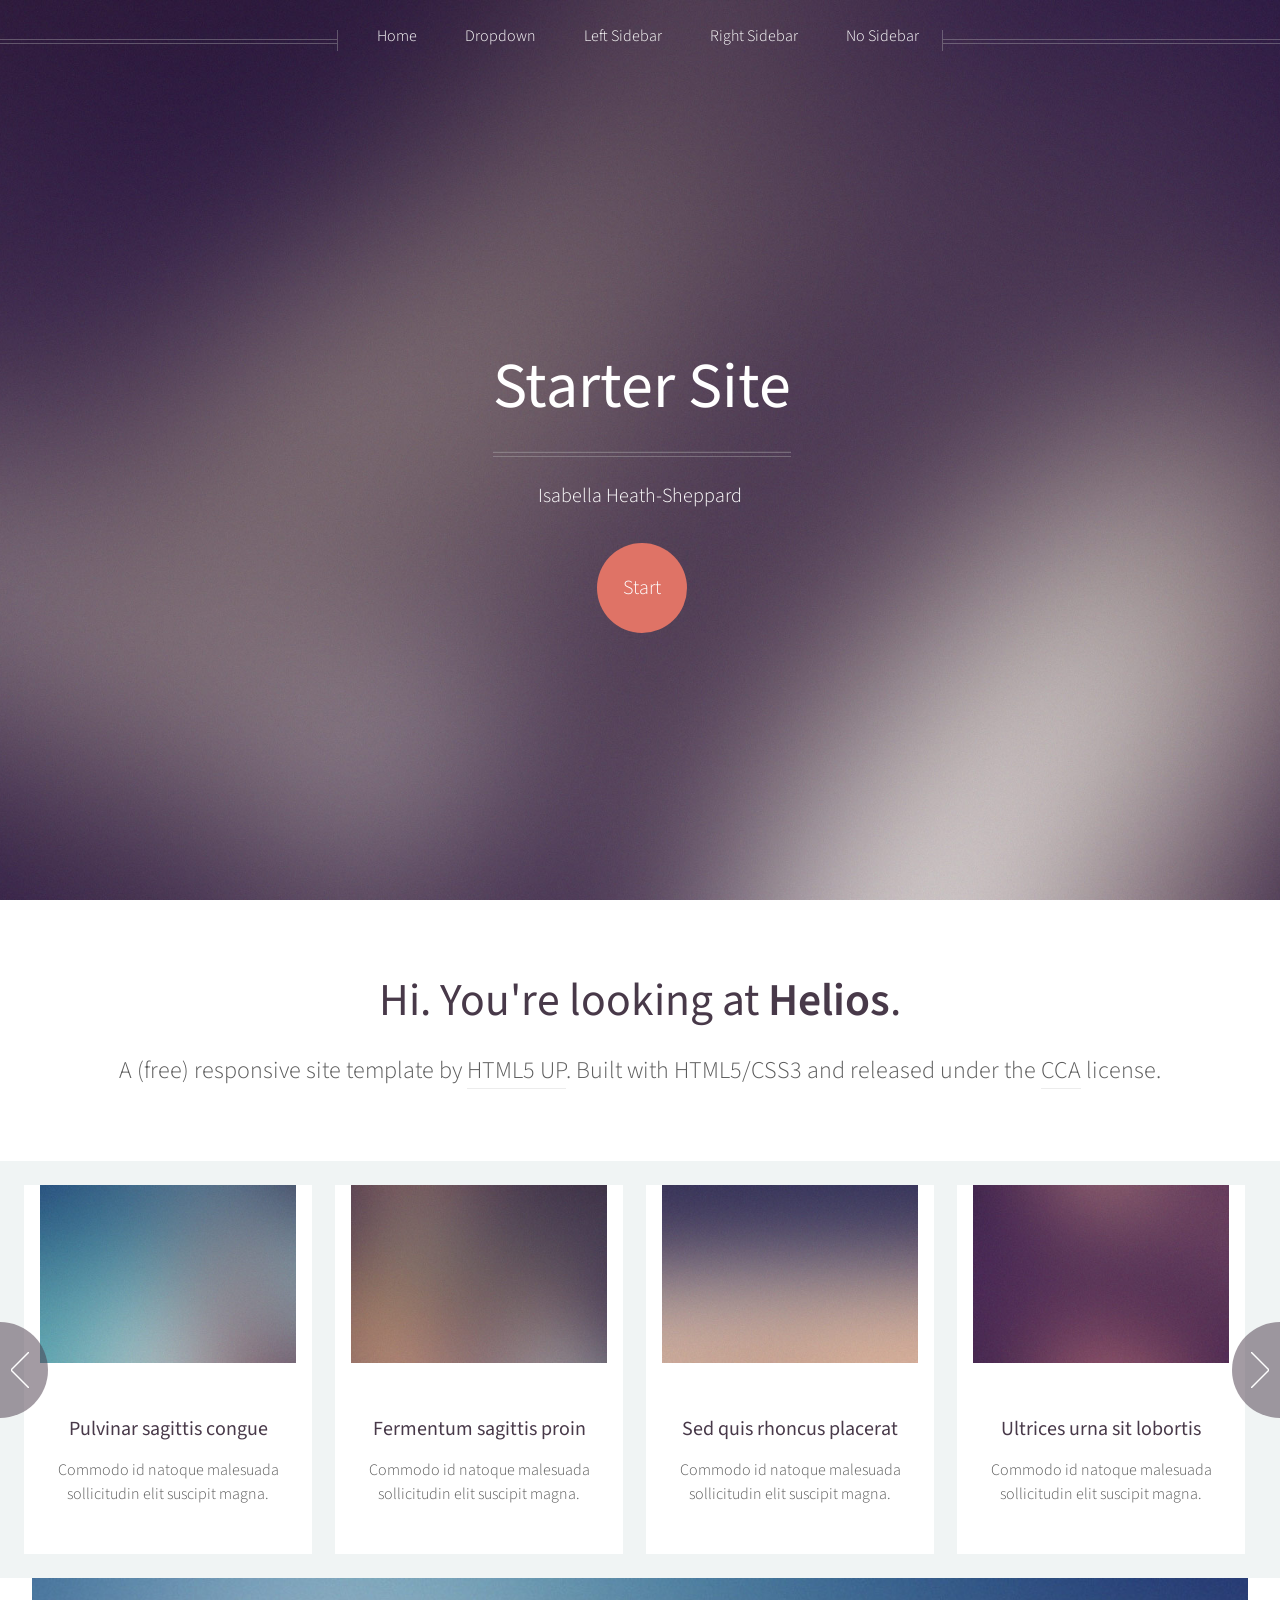
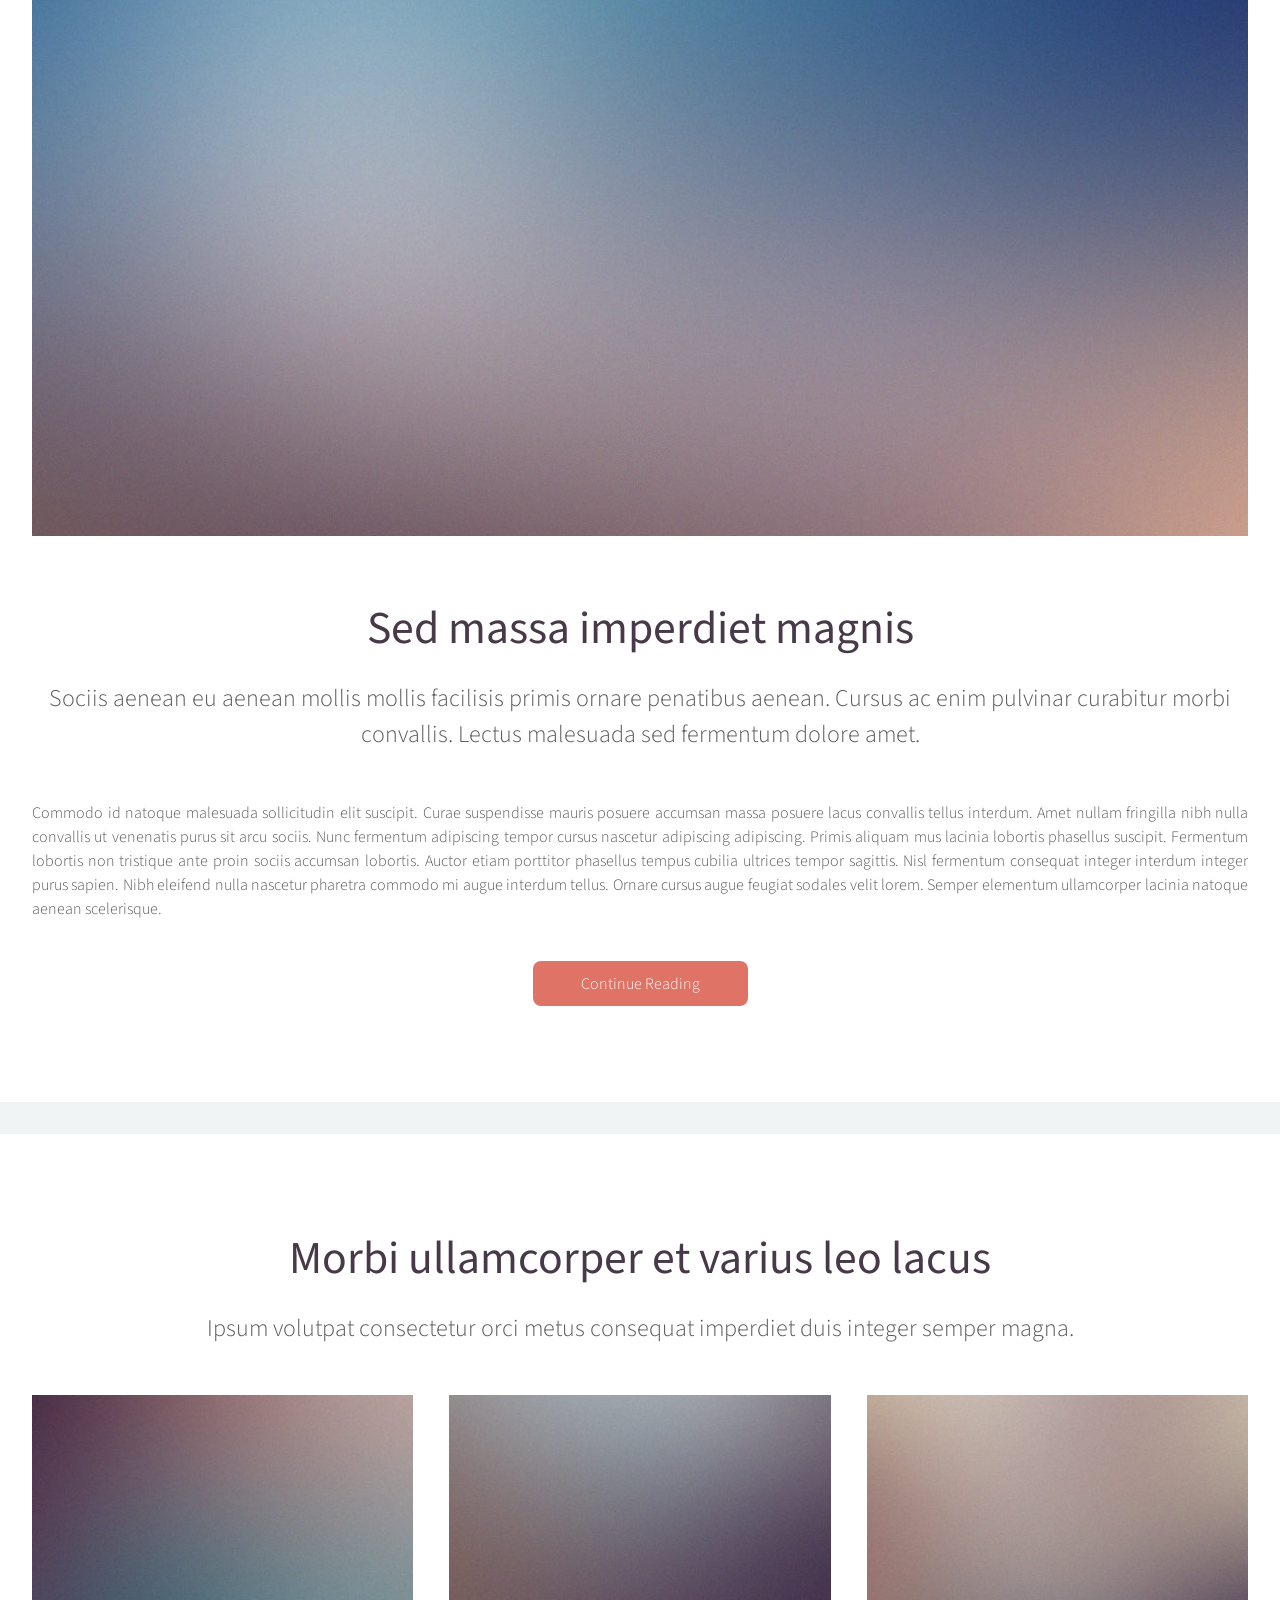
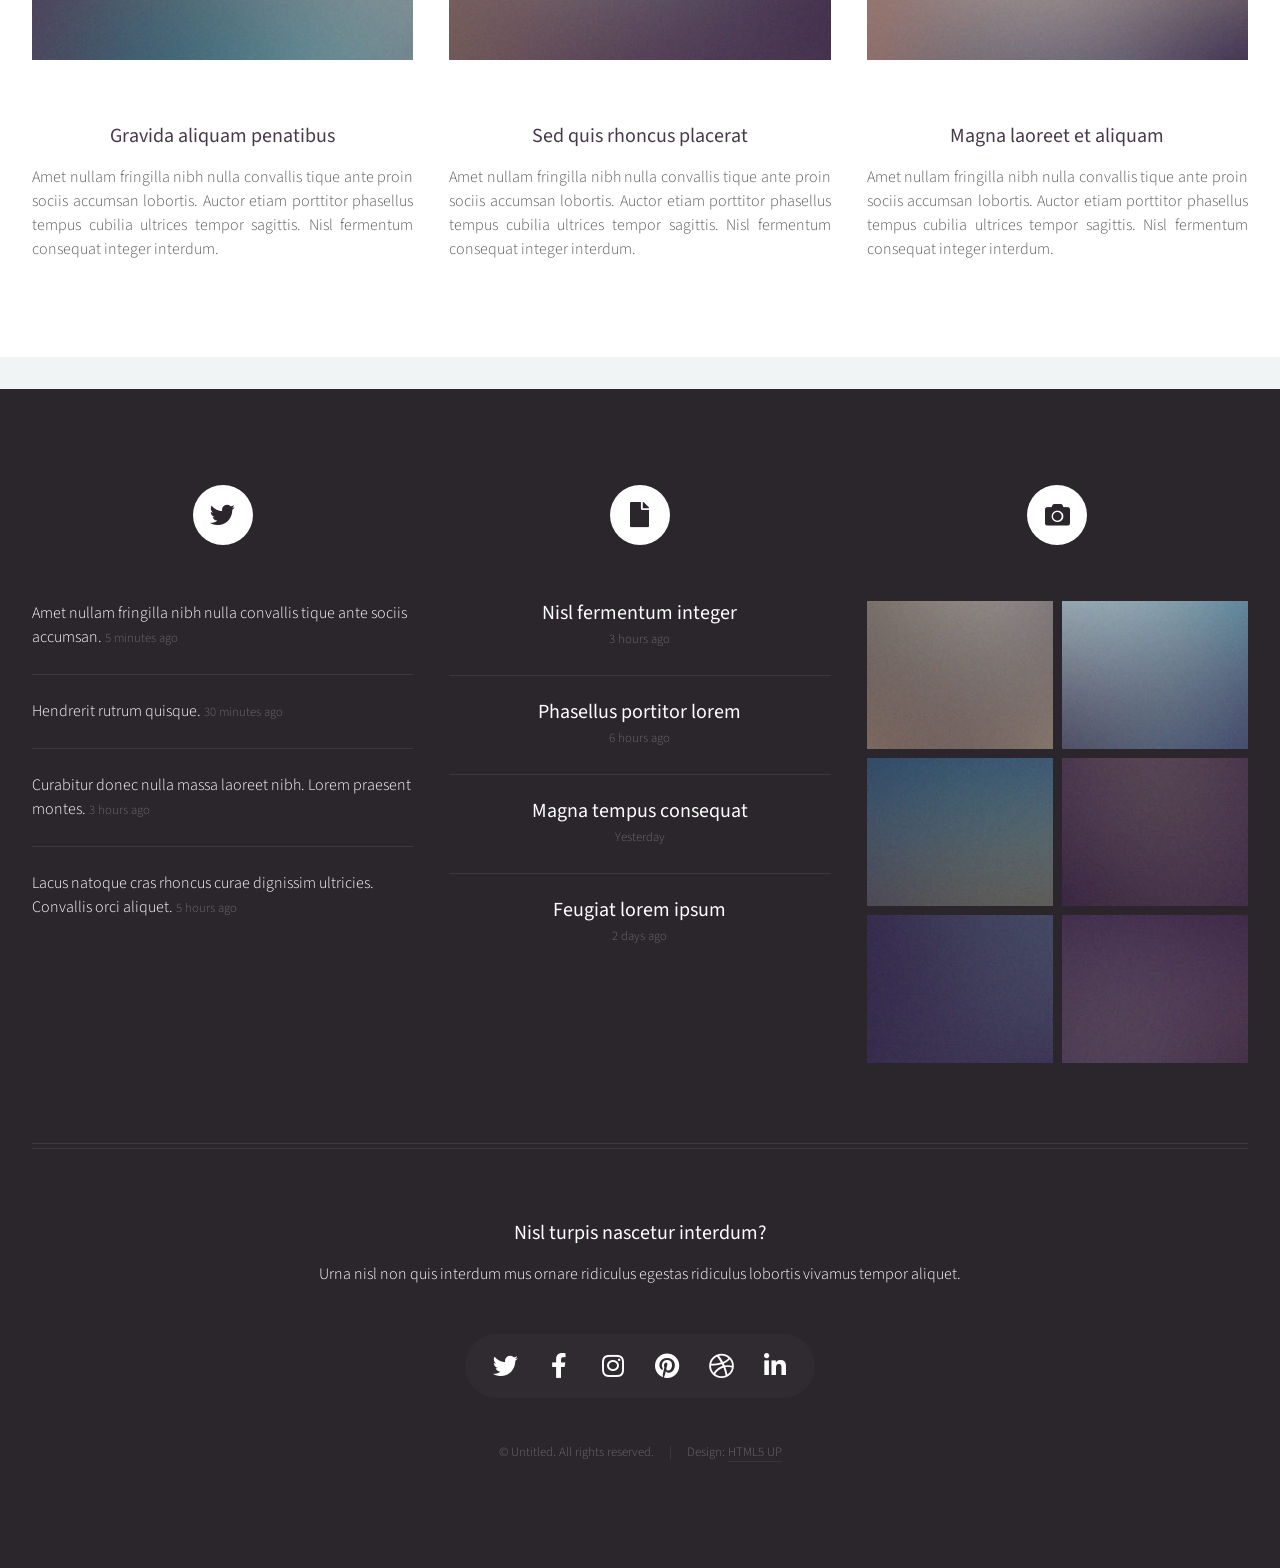
==== commit 9f3bcc55: "Add files via upload" ====
--- a/index.html
+++ b/index.html
@@ -1,405 +1,388 @@
-<!DOCTYPE HTML>
-<!--
-	Helios by HTML5 UP
-	html5up.net | @ajlkn
-	Free for personal and commercial use under the CCA 3.0 license (html5up.net/license)
--->
-<html>
-	<head>
-		<title>Helios by HTML5 UP</title>
-		<meta charset="utf-8" />
-		<meta name="viewport" content="width=device-width, initial-scale=1, user-scalable=no" />
-		<link rel="stylesheet" href="assets/css/main.css" />
-		<noscript><link rel="stylesheet" href="assets/css/noscript.css" /></noscript>
-	</head>
-	<body class="homepage is-preload">
-		<div id="page-wrapper">
-
-			<!-- Header -->
-				<div id="header">
-
-					<!-- Inner -->
-						<div class="inner">
-							<header>
-								<h1><a href="index.html" id="logo">Starter Site</a></h1>
-								<hr />
-								<p>Isabella Heath-Sheppard&nbsp;</p>
-							</header>
-							<footer>
-								<a href="#banner" class="button circled scrolly">Start</a>
-							</footer>
-						</div>
-
-					<!-- Nav -->
-						<nav id="nav">
-							<ul>
-								<li><a href="index.html">Home</a></li>
-								<li>
-									<a href="#">Dropdown</a>
-									<ul>
-										<li><a href="#">Lorem ipsum dolor</a></li>
-										<li><a href="#">Magna phasellus</a></li>
-										<li><a href="#">Etiam dolore nisl</a></li>
-										<li>
-											<a href="#">And a submenu &hellip;</a>
-											<ul>
-												<li><a href="#">Lorem ipsum dolor</a></li>
-												<li><a href="#">Phasellus consequat</a></li>
-												<li><a href="#">Magna phasellus</a></li>
-												<li><a href="#">Etiam dolore nisl</a></li>
-											</ul>
-										</li>
-										<li><a href="#">Veroeros feugiat</a></li>
-									</ul>
-								</li>
-								<li><a href="left-sidebar.html">Left Sidebar</a></li>
-								<li><a href="right-sidebar.html">Right Sidebar</a></li>
-								<li><a href="no-sidebar.html">No Sidebar</a></li>
-							</ul>
-						</nav>
-
-				</div>
-
-			<!-- Banner -->
-				<section id="banner">
-					<header>
-						<h2>Hi. You're looking at <strong>Helios</strong>.</h2>
-						<p>
-							A (free) responsive site template by <a href="http://html5up.net">HTML5 UP</a>.
-							Built with HTML5/CSS3 and released under the <a href="http://html5up.net/license">CCA</a> license.
-						</p>
-					</header>
-				</section>
-
-			<!-- Carousel -->
-				<section class="carousel">
-					<div class="reel">
-
-						<article>
-							<a href="#" class="image featured"><img src="images/pic01.jpg" alt="" /></a>
-							<header>
-								<h3><a href="#">Pulvinar sagittis congue</a></h3>
-							</header>
-							<p>Commodo id natoque malesuada sollicitudin elit suscipit magna.</p>
-						</article>
-
-						<article>
-							<a href="#" class="image featured"><img src="images/pic02.jpg" alt="" /></a>
-							<header>
-								<h3><a href="#">Fermentum sagittis proin</a></h3>
-							</header>
-							<p>Commodo id natoque malesuada sollicitudin elit suscipit magna.</p>
-						</article>
-
-						<article>
-							<a href="#" class="image featured"><img src="images/pic03.jpg" alt="" /></a>
-							<header>
-								<h3><a href="#">Sed quis rhoncus placerat</a></h3>
-							</header>
-							<p>Commodo id natoque malesuada sollicitudin elit suscipit magna.</p>
-						</article>
-
-						<article>
-							<a href="#" class="image featured"><img src="images/pic04.jpg" alt="" /></a>
-							<header>
-								<h3><a href="#">Ultrices urna sit lobortis</a></h3>
-							</header>
-							<p>Commodo id natoque malesuada sollicitudin elit suscipit magna.</p>
-						</article>
-
-						<article>
-							<a href="#" class="image featured"><img src="images/pic05.jpg" alt="" /></a>
-							<header>
-								<h3><a href="#">Varius magnis sollicitudin</a></h3>
-							</header>
-							<p>Commodo id natoque malesuada sollicitudin elit suscipit magna.</p>
-						</article>
-
-						<article>
-							<a href="#" class="image featured"><img src="images/pic01.jpg" alt="" /></a>
-							<header>
-								<h3><a href="#">Pulvinar sagittis congue</a></h3>
-							</header>
-							<p>Commodo id natoque malesuada sollicitudin elit suscipit magna.</p>
-						</article>
-
-						<article>
-							<a href="#" class="image featured"><img src="images/pic02.jpg" alt="" /></a>
-							<header>
-								<h3><a href="#">Fermentum sagittis proin</a></h3>
-							</header>
-							<p>Commodo id natoque malesuada sollicitudin elit suscipit magna.</p>
-						</article>
-
-						<article>
-							<a href="#" class="image featured"><img src="images/pic03.jpg" alt="" /></a>
-							<header>
-								<h3><a href="#">Sed quis rhoncus placerat</a></h3>
-							</header>
-							<p>Commodo id natoque malesuada sollicitudin elit suscipit magna.</p>
-						</article>
-
-						<article>
-							<a href="#" class="image featured"><img src="images/pic04.jpg" alt="" /></a>
-							<header>
-								<h3><a href="#">Ultrices urna sit lobortis</a></h3>
-							</header>
-							<p>Commodo id natoque malesuada sollicitudin elit suscipit magna.</p>
-						</article>
-
-						<article>
-							<a href="#" class="image featured"><img src="images/pic05.jpg" alt="" /></a>
-							<header>
-								<h3><a href="#">Varius magnis sollicitudin</a></h3>
-							</header>
-							<p>Commodo id natoque malesuada sollicitudin elit suscipit magna.</p>
-						</article>
-
-					</div>
-				</section>
-
-			<!-- Main -->
-				<div class="wrapper style2">
-
-					<article id="main" class="container special">
-						<a href="#" class="image featured"><img src="images/pic06.jpg" alt="" /></a>
-						<header>
-							<h2><a href="#">Sed massa imperdiet magnis</a></h2>
-							<p>
-								Sociis aenean eu aenean mollis mollis facilisis primis ornare penatibus aenean. Cursus ac enim
-								pulvinar curabitur morbi convallis. Lectus malesuada sed fermentum dolore amet.
-							</p>
-						</header>
-						<p>
-							Commodo id natoque malesuada sollicitudin elit suscipit. Curae suspendisse mauris posuere accumsan massa
-							posuere lacus convallis tellus interdum. Amet nullam fringilla nibh nulla convallis ut venenatis purus
-							sit arcu sociis. Nunc fermentum adipiscing tempor cursus nascetur adipiscing adipiscing. Primis aliquam
-							mus lacinia lobortis phasellus suscipit. Fermentum lobortis non tristique ante proin sociis accumsan
-							lobortis. Auctor etiam porttitor phasellus tempus cubilia ultrices tempor sagittis. Nisl fermentum
-							consequat integer interdum integer purus sapien. Nibh eleifend nulla nascetur pharetra commodo mi augue
-							interdum tellus. Ornare cursus augue feugiat sodales velit lorem. Semper elementum ullamcorper lacinia
-							natoque aenean scelerisque.
-						</p>
-						<footer>
-							<a href="#" class="button">Continue Reading</a>
-						</footer>
-					</article>
-
-				</div>
-
-			<!-- Features -->
-				<div class="wrapper style1">
-
-					<section id="features" class="container special">
-						<header>
-							<h2>Morbi ullamcorper et varius leo lacus</h2>
-							<p>Ipsum volutpat consectetur orci metus consequat imperdiet duis integer semper magna.</p>
-						</header>
-						<div class="row">
-							<article class="col-4 col-12-mobile special">
-								<a href="#" class="image featured"><img src="images/pic07.jpg" alt="" /></a>
-								<header>
-									<h3><a href="#">Gravida aliquam penatibus</a></h3>
-								</header>
-								<p>
-									Amet nullam fringilla nibh nulla convallis tique ante proin sociis accumsan lobortis. Auctor etiam
-									porttitor phasellus tempus cubilia ultrices tempor sagittis. Nisl fermentum consequat integer interdum.
-								</p>
-							</article>
-							<article class="col-4 col-12-mobile special">
-								<a href="#" class="image featured"><img src="images/pic08.jpg" alt="" /></a>
-								<header>
-									<h3><a href="#">Sed quis rhoncus placerat</a></h3>
-								</header>
-								<p>
-									Amet nullam fringilla nibh nulla convallis tique ante proin sociis accumsan lobortis. Auctor etiam
-									porttitor phasellus tempus cubilia ultrices tempor sagittis. Nisl fermentum consequat integer interdum.
-								</p>
-							</article>
-							<article class="col-4 col-12-mobile special">
-								<a href="#" class="image featured"><img src="images/pic09.jpg" alt="" /></a>
-								<header>
-									<h3><a href="#">Magna laoreet et aliquam</a></h3>
-								</header>
-								<p>
-									Amet nullam fringilla nibh nulla convallis tique ante proin sociis accumsan lobortis. Auctor etiam
-									porttitor phasellus tempus cubilia ultrices tempor sagittis. Nisl fermentum consequat integer interdum.
-								</p>
-							</article>
-						</div>
-					</section>
-
-				</div>
-
-			<!-- Footer -->
-				<div id="footer">
-					<div class="container">
-						<div class="row">
-
-							<!-- Tweets -->
-								<section class="col-4 col-12-mobile">
-									<header>
-										<h2 class="icon brands fa-twitter circled"><span class="label">Tweets</span></h2>
-									</header>
-									<ul class="divided">
-										<li>
-											<article class="tweet">
-												Amet nullam fringilla nibh nulla convallis tique ante sociis accumsan.
-												<span class="timestamp">5 minutes ago</span>
-											</article>
-										</li>
-										<li>
-											<article class="tweet">
-												Hendrerit rutrum quisque.
-												<span class="timestamp">30 minutes ago</span>
-											</article>
-										</li>
-										<li>
-											<article class="tweet">
-												Curabitur donec nulla massa laoreet nibh. Lorem praesent montes.
-												<span class="timestamp">3 hours ago</span>
-											</article>
-										</li>
-										<li>
-											<article class="tweet">
-												Lacus natoque cras rhoncus curae dignissim ultricies. Convallis orci aliquet.
-												<span class="timestamp">5 hours ago</span>
-											</article>
-										</li>
-									</ul>
-								</section>
-
-							<!-- Posts -->
-								<section class="col-4 col-12-mobile">
-									<header>
-										<h2 class="icon solid fa-file circled"><span class="label">Posts</span></h2>
-									</header>
-									<ul class="divided">
-										<li>
-											<article class="post stub">
-												<header>
-													<h3><a href="#">Nisl fermentum integer</a></h3>
-												</header>
-												<span class="timestamp">3 hours ago</span>
-											</article>
-										</li>
-										<li>
-											<article class="post stub">
-												<header>
-													<h3><a href="#">Phasellus portitor lorem</a></h3>
-												</header>
-												<span class="timestamp">6 hours ago</span>
-											</article>
-										</li>
-										<li>
-											<article class="post stub">
-												<header>
-													<h3><a href="#">Magna tempus consequat</a></h3>
-												</header>
-												<span class="timestamp">Yesterday</span>
-											</article>
-										</li>
-										<li>
-											<article class="post stub">
-												<header>
-													<h3><a href="#">Feugiat lorem ipsum</a></h3>
-												</header>
-												<span class="timestamp">2 days ago</span>
-											</article>
-										</li>
-									</ul>
-								</section>
-
-							<!-- Photos -->
-								<section class="col-4 col-12-mobile">
-									<header>
-										<h2 class="icon solid fa-camera circled"><span class="label">Photos</span></h2>
-									</header>
-									<div class="row gtr-25">
-										<div class="col-6">
-											<a href="#" class="image fit"><img src="images/pic10.jpg" alt="" /></a>
-										</div>
-										<div class="col-6">
-											<a href="#" class="image fit"><img src="images/pic11.jpg" alt="" /></a>
-										</div>
-										<div class="col-6">
-											<a href="#" class="image fit"><img src="images/pic12.jpg" alt="" /></a>
-										</div>
-										<div class="col-6">
-											<a href="#" class="image fit"><img src="images/pic13.jpg" alt="" /></a>
-										</div>
-										<div class="col-6">
-											<a href="#" class="image fit"><img src="images/pic14.jpg" alt="" /></a>
-										</div>
-										<div class="col-6">
-											<a href="#" class="image fit"><img src="images/pic15.jpg" alt="" /></a>
-										</div>
-									</div>
-								</section>
-
-						</div>
-						<hr />
-						<div class="row">
-							<div class="col-12">
-
-								<!-- Contact -->
-									<section class="contact">
-										<header>
-											<h3>Contact Me</h3>
-										</header>
-										<form action="https://formspree.io/f/xojndzrp" method="POST">
-											<div>
-												<label for="name">Name</label>
-												<input type="text" name="name" id="name" required>
-											</div>
-											<br>
-											<div>
-												<label for="email">Email</label>
-												<input type="email" name="email" id="email" required>
-											</div>
-											<br>
-											<div>
-												<label for="message">Message</label>
-												<textarea name="message" id="message" rows="4" required></textarea>
-											</div>
-											<br>
-											<input type="submit" value="Send Message">
-										</form>
-										<ul class="icons">
-											<li><a href="#" class="icon brands fa-twitter"><span class="label">Twitter</span></a></li>
-											<li><a href="#" class="icon brands fa-facebook-f"><span class="label">Facebook</span></a></li>
-											<li><a href="#" class="icon brands fa-instagram"><span class="label">Instagram</span></a></li>
-											<li><a href="#" class="icon brands fa-pinterest"><span class="label">Pinterest</span></a></li>
-											<li><a href="#" class="icon brands fa-dribbble"><span class="label">Dribbble</span></a></li>
-											<li><a href="#" class="icon brands fa-linkedin-in"><span class="label">Linkedin</span></a></li>
-										</ul>
-									</section>
-
-								<!-- Copyright -->
-									<div class="copyright">
-										<ul class="menu">
-											<li>&copy; Untitled. All rights reserved.</li><li>Design: <a href="http://html5up.net">HTML5 UP</a></li>
-										</ul>
-									</div>
-
-							</div>
-
-						</div>
-					</div>
-				</div>
-
-		</div>
-
-		<!-- Scripts -->
-			<script src="assets/js/jquery.min.js"></script>
-			<script src="assets/js/jquery.dropotron.min.js"></script>
-			<script src="assets/js/jquery.scrolly.min.js"></script>
-			<script src="assets/js/jquery.scrollex.min.js"></script>
-			<script src="assets/js/browser.min.js"></script>
-			<script src="assets/js/breakpoints.min.js"></script>
-			<script src="assets/js/util.js"></script>
-			<script src="assets/js/main.js"></script>
-
-	</body>
-</html>
-
+<!DOCTYPE HTML>
+<!--
+	Helios by HTML5 UP
+	html5up.net | @ajlkn
+	Free for personal and commercial use under the CCA 3.0 license (html5up.net/license)
+-->
+<html>
+	<head>
+		<title>Helios by HTML5 UP</title>
+		<meta charset="utf-8" />
+		<meta name="viewport" content="width=device-width, initial-scale=1, user-scalable=no" />
+		<link rel="stylesheet" href="assets/css/main.css" />
+		<noscript><link rel="stylesheet" href="assets/css/noscript.css" /></noscript>
+	</head>
+	<body class="homepage is-preload">
+		<div id="page-wrapper">
+
+			<!-- Header -->
+				<div id="header">
+
+					<!-- Inner -->
+						<div class="inner">
+							<header>
+								<h1><a href="index.html" id="logo">Starter Site</a></h1>
+								<hr />
+								<p>Isabella Heath-Sheppard&nbsp;</p>
+							</header>
+							<footer>
+								<a href="#banner" class="button circled scrolly">Start</a>
+							</footer>
+						</div>
+
+					<!-- Nav -->
+						<nav id="nav">
+							<ul>
+								<li><a href="index.html">Home</a></li>
+								<li>
+									<a href="#">Dropdown</a>
+									<ul>
+										<li><a href="#">Lorem ipsum dolor</a></li>
+										<li><a href="#">Magna phasellus</a></li>
+										<li><a href="#">Etiam dolore nisl</a></li>
+										<li>
+											<a href="#">And a submenu &hellip;</a>
+											<ul>
+												<li><a href="#">Lorem ipsum dolor</a></li>
+												<li><a href="#">Phasellus consequat</a></li>
+												<li><a href="#">Magna phasellus</a></li>
+												<li><a href="#">Etiam dolore nisl</a></li>
+											</ul>
+										</li>
+										<li><a href="#">Veroeros feugiat</a></li>
+									</ul>
+								</li>
+								<li><a href="left-sidebar.html">Left Sidebar</a></li>
+								<li><a href="right-sidebar.html">Right Sidebar</a></li>
+								<li><a href="no-sidebar.html">No Sidebar</a></li>
+							</ul>
+						</nav>
+
+				</div>
+
+			<!-- Banner -->
+				<section id="banner">
+					<header>
+						<h2>Hi. You're looking at <strong>Helios</strong>.</h2>
+						<p>
+							A (free) responsive site template by <a href="http://html5up.net">HTML5 UP</a>.
+							Built with HTML5/CSS3 and released under the <a href="http://html5up.net/license">CCA</a> license.
+						</p>
+					</header>
+				</section>
+
+			<!-- Carousel -->
+				<section class="carousel">
+					<div class="reel">
+
+						<article>
+							<a href="#" class="image featured"><img src="images/pic01.jpg" alt="" /></a>
+							<header>
+								<h3><a href="#">Pulvinar sagittis congue</a></h3>
+							</header>
+							<p>Commodo id natoque malesuada sollicitudin elit suscipit magna.</p>
+						</article>
+
+						<article>
+							<a href="#" class="image featured"><img src="images/pic02.jpg" alt="" /></a>
+							<header>
+								<h3><a href="#">Fermentum sagittis proin</a></h3>
+							</header>
+							<p>Commodo id natoque malesuada sollicitudin elit suscipit magna.</p>
+						</article>
+
+						<article>
+							<a href="#" class="image featured"><img src="images/pic03.jpg" alt="" /></a>
+							<header>
+								<h3><a href="#">Sed quis rhoncus placerat</a></h3>
+							</header>
+							<p>Commodo id natoque malesuada sollicitudin elit suscipit magna.</p>
+						</article>
+
+						<article>
+							<a href="#" class="image featured"><img src="images/pic04.jpg" alt="" /></a>
+							<header>
+								<h3><a href="#">Ultrices urna sit lobortis</a></h3>
+							</header>
+							<p>Commodo id natoque malesuada sollicitudin elit suscipit magna.</p>
+						</article>
+
+						<article>
+							<a href="#" class="image featured"><img src="images/pic05.jpg" alt="" /></a>
+							<header>
+								<h3><a href="#">Varius magnis sollicitudin</a></h3>
+							</header>
+							<p>Commodo id natoque malesuada sollicitudin elit suscipit magna.</p>
+						</article>
+
+						<article>
+							<a href="#" class="image featured"><img src="images/pic01.jpg" alt="" /></a>
+							<header>
+								<h3><a href="#">Pulvinar sagittis congue</a></h3>
+							</header>
+							<p>Commodo id natoque malesuada sollicitudin elit suscipit magna.</p>
+						</article>
+
+						<article>
+							<a href="#" class="image featured"><img src="images/pic02.jpg" alt="" /></a>
+							<header>
+								<h3><a href="#">Fermentum sagittis proin</a></h3>
+							</header>
+							<p>Commodo id natoque malesuada sollicitudin elit suscipit magna.</p>
+						</article>
+
+						<article>
+							<a href="#" class="image featured"><img src="images/pic03.jpg" alt="" /></a>
+							<header>
+								<h3><a href="#">Sed quis rhoncus placerat</a></h3>
+							</header>
+							<p>Commodo id natoque malesuada sollicitudin elit suscipit magna.</p>
+						</article>
+
+						<article>
+							<a href="#" class="image featured"><img src="images/pic04.jpg" alt="" /></a>
+							<header>
+								<h3><a href="#">Ultrices urna sit lobortis</a></h3>
+							</header>
+							<p>Commodo id natoque malesuada sollicitudin elit suscipit magna.</p>
+						</article>
+
+						<article>
+							<a href="#" class="image featured"><img src="images/pic05.jpg" alt="" /></a>
+							<header>
+								<h3><a href="#">Varius magnis sollicitudin</a></h3>
+							</header>
+							<p>Commodo id natoque malesuada sollicitudin elit suscipit magna.</p>
+						</article>
+
+					</div>
+				</section>
+
+			<!-- Main -->
+				<div class="wrapper style2">
+
+					<article id="main" class="container special">
+						<a href="#" class="image featured"><img src="images/pic06.jpg" alt="" /></a>
+						<header>
+							<h2><a href="#">Sed massa imperdiet magnis</a></h2>
+							<p>
+								Sociis aenean eu aenean mollis mollis facilisis primis ornare penatibus aenean. Cursus ac enim
+								pulvinar curabitur morbi convallis. Lectus malesuada sed fermentum dolore amet.
+							</p>
+						</header>
+						<p>
+							Commodo id natoque malesuada sollicitudin elit suscipit. Curae suspendisse mauris posuere accumsan massa
+							posuere lacus convallis tellus interdum. Amet nullam fringilla nibh nulla convallis ut venenatis purus
+							sit arcu sociis. Nunc fermentum adipiscing tempor cursus nascetur adipiscing adipiscing. Primis aliquam
+							mus lacinia lobortis phasellus suscipit. Fermentum lobortis non tristique ante proin sociis accumsan
+							lobortis. Auctor etiam porttitor phasellus tempus cubilia ultrices tempor sagittis. Nisl fermentum
+							consequat integer interdum integer purus sapien. Nibh eleifend nulla nascetur pharetra commodo mi augue
+							interdum tellus. Ornare cursus augue feugiat sodales velit lorem. Semper elementum ullamcorper lacinia
+							natoque aenean scelerisque.
+						</p>
+						<footer>
+							<a href="#" class="button">Continue Reading</a>
+						</footer>
+					</article>
+
+				</div>
+
+			<!-- Features -->
+				<div class="wrapper style1">
+
+					<section id="features" class="container special">
+						<header>
+							<h2>Morbi ullamcorper et varius leo lacus</h2>
+							<p>Ipsum volutpat consectetur orci metus consequat imperdiet duis integer semper magna.</p>
+						</header>
+						<div class="row">
+							<article class="col-4 col-12-mobile special">
+								<a href="#" class="image featured"><img src="images/pic07.jpg" alt="" /></a>
+								<header>
+									<h3><a href="#">Gravida aliquam penatibus</a></h3>
+								</header>
+								<p>
+									Amet nullam fringilla nibh nulla convallis tique ante proin sociis accumsan lobortis. Auctor etiam
+									porttitor phasellus tempus cubilia ultrices tempor sagittis. Nisl fermentum consequat integer interdum.
+								</p>
+							</article>
+							<article class="col-4 col-12-mobile special">
+								<a href="#" class="image featured"><img src="images/pic08.jpg" alt="" /></a>
+								<header>
+									<h3><a href="#">Sed quis rhoncus placerat</a></h3>
+								</header>
+								<p>
+									Amet nullam fringilla nibh nulla convallis tique ante proin sociis accumsan lobortis. Auctor etiam
+									porttitor phasellus tempus cubilia ultrices tempor sagittis. Nisl fermentum consequat integer interdum.
+								</p>
+							</article>
+							<article class="col-4 col-12-mobile special">
+								<a href="#" class="image featured"><img src="images/pic09.jpg" alt="" /></a>
+								<header>
+									<h3><a href="#">Magna laoreet et aliquam</a></h3>
+								</header>
+								<p>
+									Amet nullam fringilla nibh nulla convallis tique ante proin sociis accumsan lobortis. Auctor etiam
+									porttitor phasellus tempus cubilia ultrices tempor sagittis. Nisl fermentum consequat integer interdum.
+								</p>
+							</article>
+						</div>
+					</section>
+
+				</div>
+
+			<!-- Footer -->
+				<div id="footer">
+					<div class="container">
+						<div class="row">
+
+							<!-- Tweets -->
+								<section class="col-4 col-12-mobile">
+									<header>
+										<h2 class="icon brands fa-twitter circled"><span class="label">Tweets</span></h2>
+									</header>
+									<ul class="divided">
+										<li>
+											<article class="tweet">
+												Amet nullam fringilla nibh nulla convallis tique ante sociis accumsan.
+												<span class="timestamp">5 minutes ago</span>
+											</article>
+										</li>
+										<li>
+											<article class="tweet">
+												Hendrerit rutrum quisque.
+												<span class="timestamp">30 minutes ago</span>
+											</article>
+										</li>
+										<li>
+											<article class="tweet">
+												Curabitur donec nulla massa laoreet nibh. Lorem praesent montes.
+												<span class="timestamp">3 hours ago</span>
+											</article>
+										</li>
+										<li>
+											<article class="tweet">
+												Lacus natoque cras rhoncus curae dignissim ultricies. Convallis orci aliquet.
+												<span class="timestamp">5 hours ago</span>
+											</article>
+										</li>
+									</ul>
+								</section>
+
+							<!-- Posts -->
+								<section class="col-4 col-12-mobile">
+									<header>
+										<h2 class="icon solid fa-file circled"><span class="label">Posts</span></h2>
+									</header>
+									<ul class="divided">
+										<li>
+											<article class="post stub">
+												<header>
+													<h3><a href="#">Nisl fermentum integer</a></h3>
+												</header>
+												<span class="timestamp">3 hours ago</span>
+											</article>
+										</li>
+										<li>
+											<article class="post stub">
+												<header>
+													<h3><a href="#">Phasellus portitor lorem</a></h3>
+												</header>
+												<span class="timestamp">6 hours ago</span>
+											</article>
+										</li>
+										<li>
+											<article class="post stub">
+												<header>
+													<h3><a href="#">Magna tempus consequat</a></h3>
+												</header>
+												<span class="timestamp">Yesterday</span>
+											</article>
+										</li>
+										<li>
+											<article class="post stub">
+												<header>
+													<h3><a href="#">Feugiat lorem ipsum</a></h3>
+												</header>
+												<span class="timestamp">2 days ago</span>
+											</article>
+										</li>
+									</ul>
+								</section>
+
+							<!-- Photos -->
+								<section class="col-4 col-12-mobile">
+									<header>
+										<h2 class="icon solid fa-camera circled"><span class="label">Photos</span></h2>
+									</header>
+									<div class="row gtr-25">
+										<div class="col-6">
+											<a href="#" class="image fit"><img src="images/pic10.jpg" alt="" /></a>
+										</div>
+										<div class="col-6">
+											<a href="#" class="image fit"><img src="images/pic11.jpg" alt="" /></a>
+										</div>
+										<div class="col-6">
+											<a href="#" class="image fit"><img src="images/pic12.jpg" alt="" /></a>
+										</div>
+										<div class="col-6">
+											<a href="#" class="image fit"><img src="images/pic13.jpg" alt="" /></a>
+										</div>
+										<div class="col-6">
+											<a href="#" class="image fit"><img src="images/pic14.jpg" alt="" /></a>
+										</div>
+										<div class="col-6">
+											<a href="#" class="image fit"><img src="images/pic15.jpg" alt="" /></a>
+										</div>
+									</div>
+								</section>
+
+						</div>
+						<hr />
+						<div class="row">
+							<div class="col-12">
+
+								<!-- Contact -->
+									<section class="contact">
+										<header>
+											<h3>Nisl turpis nascetur interdum?</h3>
+										</header>
+										<p>Urna nisl non quis interdum mus ornare ridiculus egestas ridiculus lobortis vivamus tempor aliquet.</p>
+										<ul class="icons">
+											<li><a href="#" class="icon brands fa-twitter"><span class="label">Twitter</span></a></li>
+											<li><a href="#" class="icon brands fa-facebook-f"><span class="label">Facebook</span></a></li>
+											<li><a href="#" class="icon brands fa-instagram"><span class="label">Instagram</span></a></li>
+											<li><a href="#" class="icon brands fa-pinterest"><span class="label">Pinterest</span></a></li>
+											<li><a href="#" class="icon brands fa-dribbble"><span class="label">Dribbble</span></a></li>
+											<li><a href="#" class="icon brands fa-linkedin-in"><span class="label">Linkedin</span></a></li>
+										</ul>
+									</section>
+
+								<!-- Copyright -->
+									<div class="copyright">
+										<ul class="menu">
+											<li>&copy; Untitled. All rights reserved.</li><li>Design: <a href="http://html5up.net">HTML5 UP</a></li>
+										</ul>
+									</div>
+
+							</div>
+
+						</div>
+					</div>
+				</div>
+
+		</div>
+
+		<!-- Scripts -->
+			<script src="assets/js/jquery.min.js"></script>
+			<script src="assets/js/jquery.dropotron.min.js"></script>
+			<script src="assets/js/jquery.scrolly.min.js"></script>
+			<script src="assets/js/jquery.scrollex.min.js"></script>
+			<script src="assets/js/browser.min.js"></script>
+			<script src="assets/js/breakpoints.min.js"></script>
+			<script src="assets/js/util.js"></script>
+			<script src="assets/js/main.js"></script>
+
+	</body>
+</html>
+
--- a/assets/css/main.css
+++ b/assets/css/main.css
@@ -1,3138 +1,3160 @@
-@import url("https://fonts.googleapis.com/css?family=Source+Sans+Pro:300,300italic,400,400italic,600");
-@import url("fontawesome-all.min.css");
-
-/*
-	Helios by HTML5 UP
-	html5up.net | @ajlkn
-	Free for personal and commercial use under the CCA 3.0 license (html5up.net/license)
-*/
-
-html, body, div, span, applet, object,
-iframe, h1, h2, h3, h4, h5, h6, p, blockquote,
-pre, a, abbr, acronym, address, big, cite,
-code, del, dfn, em, img, ins, kbd, q, s, samp,
-small, strike, strong, sub, sup, tt, var, b,
-u, i, center, dl, dt, dd, ol, ul, li, fieldset,
-form, label, legend, table, caption, tbody,
-tfoot, thead, tr, th, td, article, aside,
-canvas, details, embed, figure, figcaption,
-footer, header, hgroup, menu, nav, output, ruby,
-section, summary, time, mark, audio, video {
-	margin: 0;
-	padding: 0;
-	border: 0;
-	font-size: 100%;
-	font: inherit;
-	vertical-align: baseline;}
-
-article, aside, details, figcaption, figure,
-footer, header, hgroup, menu, nav, section {
-	display: block;}
-
-body {
-	line-height: 1;
-}
-
-ol, ul {
-	list-style: none;
-}
-
-blockquote, q {
-	quotes: none;
-}
-
-	blockquote:before, blockquote:after, q:before, q:after {
-		content: '';
-		content: none;
-	}
-
-table {
-	border-collapse: collapse;
-	border-spacing: 0;
-}
-
-body {
-	-webkit-text-size-adjust: none;
-}
-
-mark {
-	background-color: transparent;
-	color: inherit;
-}
-
-input::-moz-focus-inner {
-	border: 0;
-	padding: 0;
-}
-
-input, select, textarea {
-	-moz-appearance: none;
-	-webkit-appearance: none;
-	-ms-appearance: none;
-	appearance: none;
-}
-
-/* Basic */
-
-	html {
-		box-sizing: border-box;
-	}
-
-	*, *:before, *:after {
-		box-sizing: inherit;
-	}
-
-	body {
-		background: #f0f4f4;
-		color: #5b5b5b;
-		font-size: 15pt;
-		line-height: 1.85em;
-		font-family: 'Source Sans Pro', sans-serif;
-		font-weight: 300;
-	}
-
-		body.is-preload *, body.is-preload *:before, body.is-preload *:after {
-			-moz-animation: none !important;
-			-webkit-animation: none !important;
-			-ms-animation: none !important;
-			animation: none !important;
-			-moz-transition: none !important;
-			-webkit-transition: none !important;
-			-ms-transition: none !important;
-			transition: none !important;
-		}
-
-	input, textarea, select {
-		font-size: 15pt;
-		line-height: 1.85em;
-		font-family: 'Source Sans Pro', sans-serif;
-		font-weight: 300;
-	}
-
-	h1, h2, h3, h4, h5, h6 {
-		font-weight: 400;
-		color: #483949;
-		line-height: 1.25em;
-	}
-
-	h1 a, h2 a, h3 a, h4 a, h5 a, h6 a {
-		color: inherit;
-		text-decoration: none;
-		border-bottom-color: transparent;
-	}
-
-	h1 strong, h2 strong, h3 strong, h4 strong, h5 strong, h6 strong {
-		font-weight: 600;
-	}
-
-	h2 {
-		font-size: 2.85em;
-	}
-
-	h3 {
-		font-size: 1.25em;
-	}
-
-	h4 {
-		font-size: 1em;
-		margin: 0 0 0.25em 0;
-	}
-
-	strong, b {
-		font-weight: 400;
-		color: #483949;
-	}
-
-	em, i {
-		font-style: italic;
-	}
-
-	a {
-		color: inherit;
-		border-bottom: solid 1px rgba(128, 128, 128, 0.15);
-		text-decoration: none;
-		-moz-transition: background-color 0.35s ease-in-out, color 0.35s ease-in-out, border-bottom-color 0.35s ease-in-out;
-		-webkit-transition: background-color 0.35s ease-in-out, color 0.35s ease-in-out, border-bottom-color 0.35s ease-in-out;
-		-ms-transition: background-color 0.35s ease-in-out, color 0.35s ease-in-out, border-bottom-color 0.35s ease-in-out;
-		transition: background-color 0.35s ease-in-out, color 0.35s ease-in-out, border-bottom-color 0.35s ease-in-out;
-	}
-
-		a:hover {
-			color: #ef8376;
-			border-bottom-color: transparent;
-		}
-
-	sub {
-		position: relative;
-		top: 0.5em;
-		font-size: 0.8em;
-	}
-
-	sup {
-		position: relative;
-		top: -0.5em;
-		font-size: 0.8em;
-	}
-
-	blockquote {
-		border-left: solid 0.5em #ddd;
-		padding: 1em 0 1em 2em;
-		font-style: italic;
-	}
-
-	p, ul, ol, dl, table {
-		margin-bottom: 1em;
-	}
-
-	p {
-		text-align: justify;
-	}
-
-	br.clear {
-		clear: both;
-	}
-
-	hr {
-		position: relative;
-		display: block;
-		border: 0;
-		top: 4.5em;
-		margin-bottom: 9em;
-		height: 6px;
-		border-top: solid 1px rgba(128, 128, 128, 0.2);
-		border-bottom: solid 1px rgba(128, 128, 128, 0.2);
-	}
-
-		hr:before, hr:after {
-			content: '';
-			position: absolute;
-			top: -8px;
-			display: block;
-			width: 1px;
-			height: 21px;
-			background: rgba(128, 128, 128, 0.2);
-		}
-
-		hr:before {
-			left: -1px;
-		}
-
-		hr:after {
-			right: -1px;
-		}
-
-	.timestamp {
-		color: rgba(128, 128, 128, 0.75);
-		font-size: 0.8em;
-	}
-
-/* Container */
-
-	.container {
-		margin: 0 auto;
-		max-width: 100%;
-		width: 1400px;
-	}
-
-		@media screen and (max-width: 1680px) {
-
-			.container {
-				width: 1200px;
-			}
-
-		}
-
-		@media screen and (max-width: 1280px) {
-
-			.container {
-				width: 100%;
-			}
-
-		}
-
-		@media screen and (max-width: 960px) {
-
-			.container {
-				width: 100%;
-			}
-
-		}
-
-		@media screen and (max-width: 840px) {
-
-			.container {
-				width: 100%;
-			}
-
-		}
-
-		@media screen and (max-width: 736px) {
-
-			.container {
-				width: 100%;
-			}
-
-		}
-
-/* Row */
-
-	.row {
-		display: flex;
-		flex-wrap: wrap;
-		box-sizing: border-box;
-		align-items: stretch;
-	}
-
-		.row > * {
-			box-sizing: border-box;
-		}
-
-		.row.gtr-uniform > * > :last-child {
-			margin-bottom: 0;
-		}
-
-		.row.aln-left {
-			justify-content: flex-start;
-		}
-
-		.row.aln-center {
-			justify-content: center;
-		}
-
-		.row.aln-right {
-			justify-content: flex-end;
-		}
-
-		.row.aln-top {
-			align-items: flex-start;
-		}
-
-		.row.aln-middle {
-			align-items: center;
-		}
-
-		.row.aln-bottom {
-			align-items: flex-end;
-		}
-
-		.row > .imp {
-			order: -1;
-		}
-
-		.row > .col-1 {
-			width: 8.33333%;
-		}
-
-		.row > .off-1 {
-			margin-left: 8.33333%;
-		}
-
-		.row > .col-2 {
-			width: 16.66667%;
-		}
-
-		.row > .off-2 {
-			margin-left: 16.66667%;
-		}
-
-		.row > .col-3 {
-			width: 25%;
-		}
-
-		.row > .off-3 {
-			margin-left: 25%;
-		}
-
-		.row > .col-4 {
-			width: 33.33333%;
-		}
-
-		.row > .off-4 {
-			margin-left: 33.33333%;
-		}
-
-		.row > .col-5 {
-			width: 41.66667%;
-		}
-
-		.row > .off-5 {
-			margin-left: 41.66667%;
-		}
-
-		.row > .col-6 {
-			width: 50%;
-		}
-
-		.row > .off-6 {
-			margin-left: 50%;
-		}
-
-		.row > .col-7 {
-			width: 58.33333%;
-		}
-
-		.row > .off-7 {
-			margin-left: 58.33333%;
-		}
-
-		.row > .col-8 {
-			width: 66.66667%;
-		}
-
-		.row > .off-8 {
-			margin-left: 66.66667%;
-		}
-
-		.row > .col-9 {
-			width: 75%;
-		}
-
-		.row > .off-9 {
-			margin-left: 75%;
-		}
-
-		.row > .col-10 {
-			width: 83.33333%;
-		}
-
-		.row > .off-10 {
-			margin-left: 83.33333%;
-		}
-
-		.row > .col-11 {
-			width: 91.66667%;
-		}
-
-		.row > .off-11 {
-			margin-left: 91.66667%;
-		}
-
-		.row > .col-12 {
-			width: 100%;
-		}
-
-		.row > .off-12 {
-			margin-left: 100%;
-		}
-
-		.row.gtr-0 {
-			margin-top: 0px;
-			margin-left: 0px;
-		}
-
-			.row.gtr-0 > * {
-				padding: 0px 0 0 0px;
-			}
-
-			.row.gtr-0.gtr-uniform {
-				margin-top: 0px;
-			}
-
-				.row.gtr-0.gtr-uniform > * {
-					padding-top: 0px;
-				}
-
-		.row.gtr-25 {
-			margin-top: -10px;
-			margin-left: -10px;
-		}
-
-			.row.gtr-25 > * {
-				padding: 10px 0 0 10px;
-			}
-
-			.row.gtr-25.gtr-uniform {
-				margin-top: -10px;
-			}
-
-				.row.gtr-25.gtr-uniform > * {
-					padding-top: 10px;
-				}
-
-		.row.gtr-50 {
-			margin-top: -20px;
-			margin-left: -20px;
-		}
-
-			.row.gtr-50 > * {
-				padding: 20px 0 0 20px;
-			}
-
-			.row.gtr-50.gtr-uniform {
-				margin-top: -20px;
-			}
-
-				.row.gtr-50.gtr-uniform > * {
-					padding-top: 20px;
-				}
-
-		.row {
-			margin-top: -40px;
-			margin-left: -40px;
-		}
-
-			.row > * {
-				padding: 40px 0 0 40px;
-			}
-
-			.row.gtr-uniform {
-				margin-top: -40px;
-			}
-
-				.row.gtr-uniform > * {
-					padding-top: 40px;
-				}
-
-		.row.gtr-150 {
-			margin-top: -60px;
-			margin-left: -60px;
-		}
-
-			.row.gtr-150 > * {
-				padding: 60px 0 0 60px;
-			}
-
-			.row.gtr-150.gtr-uniform {
-				margin-top: -60px;
-			}
-
-				.row.gtr-150.gtr-uniform > * {
-					padding-top: 60px;
-				}
-
-		.row.gtr-200 {
-			margin-top: -80px;
-			margin-left: -80px;
-		}
-
-			.row.gtr-200 > * {
-				padding: 80px 0 0 80px;
-			}
-
-			.row.gtr-200.gtr-uniform {
-				margin-top: -80px;
-			}
-
-				.row.gtr-200.gtr-uniform > * {
-					padding-top: 80px;
-				}
-
-		@media screen and (max-width: 1680px) {
-
-			.row {
-				display: flex;
-				flex-wrap: wrap;
-				box-sizing: border-box;
-				align-items: stretch;
-			}
-
-				.row > * {
-					box-sizing: border-box;
-				}
-
-				.row.gtr-uniform > * > :last-child {
-					margin-bottom: 0;
-				}
-
-				.row.aln-left {
-					justify-content: flex-start;
-				}
-
-				.row.aln-center {
-					justify-content: center;
-				}
-
-				.row.aln-right {
-					justify-content: flex-end;
-				}
-
-				.row.aln-top {
-					align-items: flex-start;
-				}
-
-				.row.aln-middle {
-					align-items: center;
-				}
-
-				.row.aln-bottom {
-					align-items: flex-end;
-				}
-
-				.row > .imp-wide {
-					order: -1;
-				}
-
-				.row > .col-1-wide {
-					width: 8.33333%;
-				}
-
-				.row > .off-1-wide {
-					margin-left: 8.33333%;
-				}
-
-				.row > .col-2-wide {
-					width: 16.66667%;
-				}
-
-				.row > .off-2-wide {
-					margin-left: 16.66667%;
-				}
-
-				.row > .col-3-wide {
-					width: 25%;
-				}
-
-				.row > .off-3-wide {
-					margin-left: 25%;
-				}
-
-				.row > .col-4-wide {
-					width: 33.33333%;
-				}
-
-				.row > .off-4-wide {
-					margin-left: 33.33333%;
-				}
-
-				.row > .col-5-wide {
-					width: 41.66667%;
-				}
-
-				.row > .off-5-wide {
-					margin-left: 41.66667%;
-				}
-
-				.row > .col-6-wide {
-					width: 50%;
-				}
-
-				.row > .off-6-wide {
-					margin-left: 50%;
-				}
-
-				.row > .col-7-wide {
-					width: 58.33333%;
-				}
-
-				.row > .off-7-wide {
-					margin-left: 58.33333%;
-				}
-
-				.row > .col-8-wide {
-					width: 66.66667%;
-				}
-
-				.row > .off-8-wide {
-					margin-left: 66.66667%;
-				}
-
-				.row > .col-9-wide {
-					width: 75%;
-				}
-
-				.row > .off-9-wide {
-					margin-left: 75%;
-				}
-
-				.row > .col-10-wide {
-					width: 83.33333%;
-				}
-
-				.row > .off-10-wide {
-					margin-left: 83.33333%;
-				}
-
-				.row > .col-11-wide {
-					width: 91.66667%;
-				}
-
-				.row > .off-11-wide {
-					margin-left: 91.66667%;
-				}
-
-				.row > .col-12-wide {
-					width: 100%;
-				}
-
-				.row > .off-12-wide {
-					margin-left: 100%;
-				}
-
-				.row.gtr-0 {
-					margin-top: 0px;
-					margin-left: 0px;
-				}
-
-					.row.gtr-0 > * {
-						padding: 0px 0 0 0px;
-					}
-
-					.row.gtr-0.gtr-uniform {
-						margin-top: 0px;
-					}
-
-						.row.gtr-0.gtr-uniform > * {
-							padding-top: 0px;
-						}
-
-				.row.gtr-25 {
-					margin-top: -10px;
-					margin-left: -10px;
-				}
-
-					.row.gtr-25 > * {
-						padding: 10px 0 0 10px;
-					}
-
-					.row.gtr-25.gtr-uniform {
-						margin-top: -10px;
-					}
-
-						.row.gtr-25.gtr-uniform > * {
-							padding-top: 10px;
-						}
-
-				.row.gtr-50 {
-					margin-top: -20px;
-					margin-left: -20px;
-				}
-
-					.row.gtr-50 > * {
-						padding: 20px 0 0 20px;
-					}
-
-					.row.gtr-50.gtr-uniform {
-						margin-top: -20px;
-					}
-
-						.row.gtr-50.gtr-uniform > * {
-							padding-top: 20px;
-						}
-
-				.row {
-					margin-top: -40px;
-					margin-left: -40px;
-				}
-
-					.row > * {
-						padding: 40px 0 0 40px;
-					}
-
-					.row.gtr-uniform {
-						margin-top: -40px;
-					}
-
-						.row.gtr-uniform > * {
-							padding-top: 40px;
-						}
-
-				.row.gtr-150 {
-					margin-top: -60px;
-					margin-left: -60px;
-				}
-
-					.row.gtr-150 > * {
-						padding: 60px 0 0 60px;
-					}
-
-					.row.gtr-150.gtr-uniform {
-						margin-top: -60px;
-					}
-
-						.row.gtr-150.gtr-uniform > * {
-							padding-top: 60px;
-						}
-
-				.row.gtr-200 {
-					margin-top: -80px;
-					margin-left: -80px;
-				}
-
-					.row.gtr-200 > * {
-						padding: 80px 0 0 80px;
-					}
-
-					.row.gtr-200.gtr-uniform {
-						margin-top: -80px;
-					}
-
-						.row.gtr-200.gtr-uniform > * {
-							padding-top: 80px;
-						}
-
-		}
-
-		@media screen and (max-width: 1280px) {
-
-			.row {
-				display: flex;
-				flex-wrap: wrap;
-				box-sizing: border-box;
-				align-items: stretch;
-			}
-
-				.row > * {
-					box-sizing: border-box;
-				}
-
-				.row.gtr-uniform > * > :last-child {
-					margin-bottom: 0;
-				}
-
-				.row.aln-left {
-					justify-content: flex-start;
-				}
-
-				.row.aln-center {
-					justify-content: center;
-				}
-
-				.row.aln-right {
-					justify-content: flex-end;
-				}
-
-				.row.aln-top {
-					align-items: flex-start;
-				}
-
-				.row.aln-middle {
-					align-items: center;
-				}
-
-				.row.aln-bottom {
-					align-items: flex-end;
-				}
-
-				.row > .imp-normal {
-					order: -1;
-				}
-
-				.row > .col-1-normal {
-					width: 8.33333%;
-				}
-
-				.row > .off-1-normal {
-					margin-left: 8.33333%;
-				}
-
-				.row > .col-2-normal {
-					width: 16.66667%;
-				}
-
-				.row > .off-2-normal {
-					margin-left: 16.66667%;
-				}
-
-				.row > .col-3-normal {
-					width: 25%;
-				}
-
-				.row > .off-3-normal {
-					margin-left: 25%;
-				}
-
-				.row > .col-4-normal {
-					width: 33.33333%;
-				}
-
-				.row > .off-4-normal {
-					margin-left: 33.33333%;
-				}
-
-				.row > .col-5-normal {
-					width: 41.66667%;
-				}
-
-				.row > .off-5-normal {
-					margin-left: 41.66667%;
-				}
-
-				.row > .col-6-normal {
-					width: 50%;
-				}
-
-				.row > .off-6-normal {
-					margin-left: 50%;
-				}
-
-				.row > .col-7-normal {
-					width: 58.33333%;
-				}
-
-				.row > .off-7-normal {
-					margin-left: 58.33333%;
-				}
-
-				.row > .col-8-normal {
-					width: 66.66667%;
-				}
-
-				.row > .off-8-normal {
-					margin-left: 66.66667%;
-				}
-
-				.row > .col-9-normal {
-					width: 75%;
-				}
-
-				.row > .off-9-normal {
-					margin-left: 75%;
-				}
-
-				.row > .col-10-normal {
-					width: 83.33333%;
-				}
-
-				.row > .off-10-normal {
-					margin-left: 83.33333%;
-				}
-
-				.row > .col-11-normal {
-					width: 91.66667%;
-				}
-
-				.row > .off-11-normal {
-					margin-left: 91.66667%;
-				}
-
-				.row > .col-12-normal {
-					width: 100%;
-				}
-
-				.row > .off-12-normal {
-					margin-left: 100%;
-				}
-
-				.row.gtr-0 {
-					margin-top: 0px;
-					margin-left: 0px;
-				}
-
-					.row.gtr-0 > * {
-						padding: 0px 0 0 0px;
-					}
-
-					.row.gtr-0.gtr-uniform {
-						margin-top: 0px;
-					}
-
-						.row.gtr-0.gtr-uniform > * {
-							padding-top: 0px;
-						}
-
-				.row.gtr-25 {
-					margin-top: -9px;
-					margin-left: -9px;
-				}
-
-					.row.gtr-25 > * {
-						padding: 9px 0 0 9px;
-					}
-
-					.row.gtr-25.gtr-uniform {
-						margin-top: -9px;
-					}
-
-						.row.gtr-25.gtr-uniform > * {
-							padding-top: 9px;
-						}
-
-				.row.gtr-50 {
-					margin-top: -18px;
-					margin-left: -18px;
-				}
-
-					.row.gtr-50 > * {
-						padding: 18px 0 0 18px;
-					}
-
-					.row.gtr-50.gtr-uniform {
-						margin-top: -18px;
-					}
-
-						.row.gtr-50.gtr-uniform > * {
-							padding-top: 18px;
-						}
-
-				.row {
-					margin-top: -36px;
-					margin-left: -36px;
-				}
-
-					.row > * {
-						padding: 36px 0 0 36px;
-					}
-
-					.row.gtr-uniform {
-						margin-top: -36px;
-					}
-
-						.row.gtr-uniform > * {
-							padding-top: 36px;
-						}
-
-				.row.gtr-150 {
-					margin-top: -54px;
-					margin-left: -54px;
-				}
-
-					.row.gtr-150 > * {
-						padding: 54px 0 0 54px;
-					}
-
-					.row.gtr-150.gtr-uniform {
-						margin-top: -54px;
-					}
-
-						.row.gtr-150.gtr-uniform > * {
-							padding-top: 54px;
-						}
-
-				.row.gtr-200 {
-					margin-top: -72px;
-					margin-left: -72px;
-				}
-
-					.row.gtr-200 > * {
-						padding: 72px 0 0 72px;
-					}
-
-					.row.gtr-200.gtr-uniform {
-						margin-top: -72px;
-					}
-
-						.row.gtr-200.gtr-uniform > * {
-							padding-top: 72px;
-						}
-
-		}
-
-		@media screen and (max-width: 960px) {
-
-			.row {
-				display: flex;
-				flex-wrap: wrap;
-				box-sizing: border-box;
-				align-items: stretch;
-			}
-
-				.row > * {
-					box-sizing: border-box;
-				}
-
-				.row.gtr-uniform > * > :last-child {
-					margin-bottom: 0;
-				}
-
-				.row.aln-left {
-					justify-content: flex-start;
-				}
-
-				.row.aln-center {
-					justify-content: center;
-				}
-
-				.row.aln-right {
-					justify-content: flex-end;
-				}
-
-				.row.aln-top {
-					align-items: flex-start;
-				}
-
-				.row.aln-middle {
-					align-items: center;
-				}
-
-				.row.aln-bottom {
-					align-items: flex-end;
-				}
-
-				.row > .imp-narrow {
-					order: -1;
-				}
-
-				.row > .col-1-narrow {
-					width: 8.33333%;
-				}
-
-				.row > .off-1-narrow {
-					margin-left: 8.33333%;
-				}
-
-				.row > .col-2-narrow {
-					width: 16.66667%;
-				}
-
-				.row > .off-2-narrow {
-					margin-left: 16.66667%;
-				}
-
-				.row > .col-3-narrow {
-					width: 25%;
-				}
-
-				.row > .off-3-narrow {
-					margin-left: 25%;
-				}
-
-				.row > .col-4-narrow {
-					width: 33.33333%;
-				}
-
-				.row > .off-4-narrow {
-					margin-left: 33.33333%;
-				}
-
-				.row > .col-5-narrow {
-					width: 41.66667%;
-				}
-
-				.row > .off-5-narrow {
-					margin-left: 41.66667%;
-				}
-
-				.row > .col-6-narrow {
-					width: 50%;
-				}
-
-				.row > .off-6-narrow {
-					margin-left: 50%;
-				}
-
-				.row > .col-7-narrow {
-					width: 58.33333%;
-				}
-
-				.row > .off-7-narrow {
-					margin-left: 58.33333%;
-				}
-
-				.row > .col-8-narrow {
-					width: 66.66667%;
-				}
-
-				.row > .off-8-narrow {
-					margin-left: 66.66667%;
-				}
-
-				.row > .col-9-narrow {
-					width: 75%;
-				}
-
-				.row > .off-9-narrow {
-					margin-left: 75%;
-				}
-
-				.row > .col-10-narrow {
-					width: 83.33333%;
-				}
-
-				.row > .off-10-narrow {
-					margin-left: 83.33333%;
-				}
-
-				.row > .col-11-narrow {
-					width: 91.66667%;
-				}
-
-				.row > .off-11-narrow {
-					margin-left: 91.66667%;
-				}
-
-				.row > .col-12-narrow {
-					width: 100%;
-				}
-
-				.row > .off-12-narrow {
-					margin-left: 100%;
-				}
-
-				.row.gtr-0 {
-					margin-top: 0px;
-					margin-left: 0px;
-				}
-
-					.row.gtr-0 > * {
-						padding: 0px 0 0 0px;
-					}
-
-					.row.gtr-0.gtr-uniform {
-						margin-top: 0px;
-					}
-
-						.row.gtr-0.gtr-uniform > * {
-							padding-top: 0px;
-						}
-
-				.row.gtr-25 {
-					margin-top: -8px;
-					margin-left: -8px;
-				}
-
-					.row.gtr-25 > * {
-						padding: 8px 0 0 8px;
-					}
-
-					.row.gtr-25.gtr-uniform {
-						margin-top: -8px;
-					}
-
-						.row.gtr-25.gtr-uniform > * {
-							padding-top: 8px;
-						}
-
-				.row.gtr-50 {
-					margin-top: -16px;
-					margin-left: -16px;
-				}
-
-					.row.gtr-50 > * {
-						padding: 16px 0 0 16px;
-					}
-
-					.row.gtr-50.gtr-uniform {
-						margin-top: -16px;
-					}
-
-						.row.gtr-50.gtr-uniform > * {
-							padding-top: 16px;
-						}
-
-				.row {
-					margin-top: -32px;
-					margin-left: -32px;
-				}
-
-					.row > * {
-						padding: 32px 0 0 32px;
-					}
-
-					.row.gtr-uniform {
-						margin-top: -32px;
-					}
-
-						.row.gtr-uniform > * {
-							padding-top: 32px;
-						}
-
-				.row.gtr-150 {
-					margin-top: -48px;
-					margin-left: -48px;
-				}
-
-					.row.gtr-150 > * {
-						padding: 48px 0 0 48px;
-					}
-
-					.row.gtr-150.gtr-uniform {
-						margin-top: -48px;
-					}
-
-						.row.gtr-150.gtr-uniform > * {
-							padding-top: 48px;
-						}
-
-				.row.gtr-200 {
-					margin-top: -64px;
-					margin-left: -64px;
-				}
-
-					.row.gtr-200 > * {
-						padding: 64px 0 0 64px;
-					}
-
-					.row.gtr-200.gtr-uniform {
-						margin-top: -64px;
-					}
-
-						.row.gtr-200.gtr-uniform > * {
-							padding-top: 64px;
-						}
-
-		}
-
-		@media screen and (max-width: 840px) {
-
-			.row {
-				display: flex;
-				flex-wrap: wrap;
-				box-sizing: border-box;
-				align-items: stretch;
-			}
-
-				.row > * {
-					box-sizing: border-box;
-				}
-
-				.row.gtr-uniform > * > :last-child {
-					margin-bottom: 0;
-				}
-
-				.row.aln-left {
-					justify-content: flex-start;
-				}
-
-				.row.aln-center {
-					justify-content: center;
-				}
-
-				.row.aln-right {
-					justify-content: flex-end;
-				}
-
-				.row.aln-top {
-					align-items: flex-start;
-				}
-
-				.row.aln-middle {
-					align-items: center;
-				}
-
-				.row.aln-bottom {
-					align-items: flex-end;
-				}
-
-				.row > .imp-narrower {
-					order: -1;
-				}
-
-				.row > .col-1-narrower {
-					width: 8.33333%;
-				}
-
-				.row > .off-1-narrower {
-					margin-left: 8.33333%;
-				}
-
-				.row > .col-2-narrower {
-					width: 16.66667%;
-				}
-
-				.row > .off-2-narrower {
-					margin-left: 16.66667%;
-				}
-
-				.row > .col-3-narrower {
-					width: 25%;
-				}
-
-				.row > .off-3-narrower {
-					margin-left: 25%;
-				}
-
-				.row > .col-4-narrower {
-					width: 33.33333%;
-				}
-
-				.row > .off-4-narrower {
-					margin-left: 33.33333%;
-				}
-
-				.row > .col-5-narrower {
-					width: 41.66667%;
-				}
-
-				.row > .off-5-narrower {
-					margin-left: 41.66667%;
-				}
-
-				.row > .col-6-narrower {
-					width: 50%;
-				}
-
-				.row > .off-6-narrower {
-					margin-left: 50%;
-				}
-
-				.row > .col-7-narrower {
-					width: 58.33333%;
-				}
-
-				.row > .off-7-narrower {
-					margin-left: 58.33333%;
-				}
-
-				.row > .col-8-narrower {
-					width: 66.66667%;
-				}
-
-				.row > .off-8-narrower {
-					margin-left: 66.66667%;
-				}
-
-				.row > .col-9-narrower {
-					width: 75%;
-				}
-
-				.row > .off-9-narrower {
-					margin-left: 75%;
-				}
-
-				.row > .col-10-narrower {
-					width: 83.33333%;
-				}
-
-				.row > .off-10-narrower {
-					margin-left: 83.33333%;
-				}
-
-				.row > .col-11-narrower {
-					width: 91.66667%;
-				}
-
-				.row > .off-11-narrower {
-					margin-left: 91.66667%;
-				}
-
-				.row > .col-12-narrower {
-					width: 100%;
-				}
-
-				.row > .off-12-narrower {
-					margin-left: 100%;
-				}
-
-				.row.gtr-0 {
-					margin-top: 0px;
-					margin-left: 0px;
-				}
-
-					.row.gtr-0 > * {
-						padding: 0px 0 0 0px;
-					}
-
-					.row.gtr-0.gtr-uniform {
-						margin-top: 0px;
-					}
-
-						.row.gtr-0.gtr-uniform > * {
-							padding-top: 0px;
-						}
-
-				.row.gtr-25 {
-					margin-top: -8px;
-					margin-left: -8px;
-				}
-
-					.row.gtr-25 > * {
-						padding: 8px 0 0 8px;
-					}
-
-					.row.gtr-25.gtr-uniform {
-						margin-top: -8px;
-					}
-
-						.row.gtr-25.gtr-uniform > * {
-							padding-top: 8px;
-						}
-
-				.row.gtr-50 {
-					margin-top: -16px;
-					margin-left: -16px;
-				}
-
-					.row.gtr-50 > * {
-						padding: 16px 0 0 16px;
-					}
-
-					.row.gtr-50.gtr-uniform {
-						margin-top: -16px;
-					}
-
-						.row.gtr-50.gtr-uniform > * {
-							padding-top: 16px;
-						}
-
-				.row {
-					margin-top: -32px;
-					margin-left: -32px;
-				}
-
-					.row > * {
-						padding: 32px 0 0 32px;
-					}
-
-					.row.gtr-uniform {
-						margin-top: -32px;
-					}
-
-						.row.gtr-uniform > * {
-							padding-top: 32px;
-						}
-
-				.row.gtr-150 {
-					margin-top: -48px;
-					margin-left: -48px;
-				}
-
-					.row.gtr-150 > * {
-						padding: 48px 0 0 48px;
-					}
-
-					.row.gtr-150.gtr-uniform {
-						margin-top: -48px;
-					}
-
-						.row.gtr-150.gtr-uniform > * {
-							padding-top: 48px;
-						}
-
-				.row.gtr-200 {
-					margin-top: -64px;
-					margin-left: -64px;
-				}
-
-					.row.gtr-200 > * {
-						padding: 64px 0 0 64px;
-					}
-
-					.row.gtr-200.gtr-uniform {
-						margin-top: -64px;
-					}
-
-						.row.gtr-200.gtr-uniform > * {
-							padding-top: 64px;
-						}
-
-		}
-
-		@media screen and (max-width: 736px) {
-
-			.row {
-				display: flex;
-				flex-wrap: wrap;
-				box-sizing: border-box;
-				align-items: stretch;
-			}
-
-				.row > * {
-					box-sizing: border-box;
-				}
-
-				.row.gtr-uniform > * > :last-child {
-					margin-bottom: 0;
-				}
-
-				.row.aln-left {
-					justify-content: flex-start;
-				}
-
-				.row.aln-center {
-					justify-content: center;
-				}
-
-				.row.aln-right {
-					justify-content: flex-end;
-				}
-
-				.row.aln-top {
-					align-items: flex-start;
-				}
-
-				.row.aln-middle {
-					align-items: center;
-				}
-
-				.row.aln-bottom {
-					align-items: flex-end;
-				}
-
-				.row > .imp-mobile {
-					order: -1;
-				}
-
-				.row > .col-1-mobile {
-					width: 8.33333%;
-				}
-
-				.row > .off-1-mobile {
-					margin-left: 8.33333%;
-				}
-
-				.row > .col-2-mobile {
-					width: 16.66667%;
-				}
-
-				.row > .off-2-mobile {
-					margin-left: 16.66667%;
-				}
-
-				.row > .col-3-mobile {
-					width: 25%;
-				}
-
-				.row > .off-3-mobile {
-					margin-left: 25%;
-				}
-
-				.row > .col-4-mobile {
-					width: 33.33333%;
-				}
-
-				.row > .off-4-mobile {
-					margin-left: 33.33333%;
-				}
-
-				.row > .col-5-mobile {
-					width: 41.66667%;
-				}
-
-				.row > .off-5-mobile {
-					margin-left: 41.66667%;
-				}
-
-				.row > .col-6-mobile {
-					width: 50%;
-				}
-
-				.row > .off-6-mobile {
-					margin-left: 50%;
-				}
-
-				.row > .col-7-mobile {
-					width: 58.33333%;
-				}
-
-				.row > .off-7-mobile {
-					margin-left: 58.33333%;
-				}
-
-				.row > .col-8-mobile {
-					width: 66.66667%;
-				}
-
-				.row > .off-8-mobile {
-					margin-left: 66.66667%;
-				}
-
-				.row > .col-9-mobile {
-					width: 75%;
-				}
-
-				.row > .off-9-mobile {
-					margin-left: 75%;
-				}
-
-				.row > .col-10-mobile {
-					width: 83.33333%;
-				}
-
-				.row > .off-10-mobile {
-					margin-left: 83.33333%;
-				}
-
-				.row > .col-11-mobile {
-					width: 91.66667%;
-				}
-
-				.row > .off-11-mobile {
-					margin-left: 91.66667%;
-				}
-
-				.row > .col-12-mobile {
-					width: 100%;
-				}
-
-				.row > .off-12-mobile {
-					margin-left: 100%;
-				}
-
-				.row.gtr-0 {
-					margin-top: 0px;
-					margin-left: 0px;
-				}
-
-					.row.gtr-0 > * {
-						padding: 0px 0 0 0px;
-					}
-
-					.row.gtr-0.gtr-uniform {
-						margin-top: 0px;
-					}
-
-						.row.gtr-0.gtr-uniform > * {
-							padding-top: 0px;
-						}
-
-				.row.gtr-25 {
-					margin-top: -5px;
-					margin-left: -5px;
-				}
-
-					.row.gtr-25 > * {
-						padding: 5px 0 0 5px;
-					}
-
-					.row.gtr-25.gtr-uniform {
-						margin-top: -5px;
-					}
-
-						.row.gtr-25.gtr-uniform > * {
-							padding-top: 5px;
-						}
-
-				.row.gtr-50 {
-					margin-top: -10px;
-					margin-left: -10px;
-				}
-
-					.row.gtr-50 > * {
-						padding: 10px 0 0 10px;
-					}
-
-					.row.gtr-50.gtr-uniform {
-						margin-top: -10px;
-					}
-
-						.row.gtr-50.gtr-uniform > * {
-							padding-top: 10px;
-						}
-
-				.row {
-					margin-top: -20px;
-					margin-left: -20px;
-				}
-
-					.row > * {
-						padding: 20px 0 0 20px;
-					}
-
-					.row.gtr-uniform {
-						margin-top: -20px;
-					}
-
-						.row.gtr-uniform > * {
-							padding-top: 20px;
-						}
-
-				.row.gtr-150 {
-					margin-top: -30px;
-					margin-left: -30px;
-				}
-
-					.row.gtr-150 > * {
-						padding: 30px 0 0 30px;
-					}
-
-					.row.gtr-150.gtr-uniform {
-						margin-top: -30px;
-					}
-
-						.row.gtr-150.gtr-uniform > * {
-							padding-top: 30px;
-						}
-
-				.row.gtr-200 {
-					margin-top: -40px;
-					margin-left: -40px;
-				}
-
-					.row.gtr-200 > * {
-						padding: 40px 0 0 40px;
-					}
-
-					.row.gtr-200.gtr-uniform {
-						margin-top: -40px;
-					}
-
-						.row.gtr-200.gtr-uniform > * {
-							padding-top: 40px;
-						}
-
-		}
-
-/* Sections/Article */
-
-	section, article {
-		margin-bottom: 3em;
-	}
-
-		section > :last-child, section:last-child, article > :last-child, article:last-child {
-			margin-bottom: 0;
-		}
-
-		section.special > header, section.special > footer, article.special > header, article.special > footer {
-			text-align: center;
-		}
-
-	.row > section, .row > article {
-		margin-bottom: 0;
-	}
-
-	header {
-		margin: 0 0 1em 0;
-	}
-
-		header > p {
-			display: block;
-			font-size: 1.5em;
-			margin: 1em 0 2em 0;
-			line-height: 1.5em;
-			text-align: inherit;
-		}
-
-	footer {
-		margin: 2.5em 0 0 0;
-	}
-
-/* Image */
-
-	.image {
-		position: relative;
-		display: inline-block;
-		border: 0;
-		outline: 0;
-	}
-
-		.image img {
-			display: block;
-			width: 100%;
-		}
-
-		.image.fit {
-			display: block;
-			width: 100%;
-		}
-
-		.image.featured {
-			display: block;
-			width: 100%;
-			margin: 0 0 4em 0;
-		}
-
-		.image.left {
-			float: left;
-			margin: 0 2em 2em 0;
-		}
-
-		.image.centered {
-			display: block;
-			margin: 0 0 2em 0;
-		}
-
-			.image.centered img {
-				margin: 0 auto;
-				width: auto;
-			}
-
-/* List */
-
-	ul {
-		list-style: disc;
-		padding-left: 1em;
-	}
-
-		ul li {
-			padding-left: 0.5em;
-		}
-
-	ol {
-		list-style: decimal;
-		padding-left: 1.25em;
-	}
-
-		ol li {
-			padding-left: 0.25em;
-		}
-
-/* Actions */
-
-	ul.actions {
-		margin: 3em 0 0 0;
-		list-style: none;
-		padding-left: 0;
-	}
-
-		form ul.actions {
-			margin-top: 0;
-		}
-
-		ul.actions li {
-			display: inline-block;
-			margin: 0 0.75em 0 0.75em;
-			padding-left: 0;
-		}
-
-			ul.actions li:first-child {
-				margin-left: 0;
-			}
-
-			ul.actions li:last-child {
-				margin-right: 0;
-			}
-
-/* Divided */
-
-	ul.divided {
-		list-style: none;
-		padding-left: 0;
-	}
-
-		ul.divided li {
-			border-top: solid 1px rgba(128, 128, 128, 0.2);
-			padding-top: 1.5em;
-			margin-top: 1.5em;
-			padding-left: 0;
-		}
-
-			ul.divided li:first-child {
-				border-top: 0;
-				padding-top: 0;
-				margin-top: 0;
-			}
-
-/* Menu */
-
-	ul.menu {
-		height: 1em;
-		line-height: 1em;
-		list-style: none;
-		padding-left: 0;
-	}
-
-		ul.menu li {
-			display: inline-block;
-			border-left: solid 1px rgba(128, 128, 128, 0.2);
-			padding-left: 1.25em;
-			margin-left: 1.25em;
-		}
-
-			ul.menu li:first-child {
-				border-left: 0;
-				padding-left: 0;
-				margin-left: 0;
-			}
-
-/* Icons */
-
-	ul.icons {
-		position: relative;
-		background: rgba(128, 128, 128, 0.05);
-		border-radius: 4em;
-		display: inline-block;
-		padding: 0.35em 0.75em 0.35em 0.75em;
-		font-size: 1.25em;
-		cursor: default;
-		list-style: none;
-	}
-
-		ul.icons li {
-			display: inline-block;
-			padding-left: 0;
-		}
-
-			ul.icons li a {
-				display: inline-block;
-				background: none;
-				width: 2.5em;
-				height: 2.5em;
-				line-height: 2.5em;
-				text-align: center;
-				border-radius: 100%;
-				border: 0;
-				color: inherit;
-			}
-
-				ul.icons li a:hover {
-					color: #ef8376;
-				}
-
-/* Form */
-
-	form label {
-		display: block;
-		font-weight: 400;
-		color: #483949;
-		margin: 0 0 1em 0;
-	}
-
-	form input[type="text"],
-	form input[type="email"],
-	form input[type="password"],
-	form select,
-	form textarea {
-		-webkit-appearance: none;
-		display: block;
-		border: 0;
-		background: #fafafa;
-		width: 100%;
-		border-radius: 0.5em;
-		border: solid 1px #E5E5E5;
-		padding: 1em;
-		-moz-transition: background-color 0.35s ease-in-out, border-color 0.35s ease-in-out;
-		-webkit-transition: background-color 0.35s ease-in-out, border-color 0.35s ease-in-out;
-		-ms-transition: background-color 0.35s ease-in-out, border-color 0.35s ease-in-out;
-		transition: background-color 0.35s ease-in-out, border-color 0.35s ease-in-out;
-	}
-
-		form input[type="text"]:focus,
-		form input[type="email"]:focus,
-		form input[type="password"]:focus,
-		form select:focus,
-		form textarea:focus {
-			background: #fff;
-			border-color: #df7366;
-		}
-
-	form input[type="text"],
-	form input[type="email"],
-	form input[type="password"],
-	form select {
-		line-height: 1em;
-	}
-
-	form textarea {
-		min-height: 9em;
-	}
-
-	form ::-webkit-input-placeholder {
-		color: #555 !important;
-	}
-
-	form :-moz-placeholder {
-		color: #555 !important;
-	}
-
-	form ::-moz-placeholder {
-		color: #555 !important;
-	}
-
-	form :-ms-input-placeholder {
-		color: #555 !important;
-	}
-
-	form ::-moz-focus-inner {
-		border: 0;
-	}
-
-/* Table */
-
-	table {
-		width: 100%;
-	}
-
-		table.default {
-			width: 100%;
-		}
-
-			table.default tbody tr {
-				border-top: solid 1px #e5e5e5;
-			}
-
-				table.default tbody tr:first-child {
-					border-top: 0;
-				}
-
-				table.default tbody tr:nth-child(2n+1) {
-					background: #fafafa;
-				}
-
-			table.default td {
-				padding: 0.5em 1em 0.5em 1em;
-			}
-
-			table.default th {
-				text-align: left;
-				font-weight: 400;
-				padding: 0.5em 1em 0.5em 1em;
-			}
-
-			table.default thead {
-				border-bottom: solid 2px #e5e5e5;
-			}
-
-			table.default tfoot {
-				border-top: solid 2px #e5e5e5;
-			}
-
-/* Button */
-
-	input[type="button"],
-	input[type="submit"],
-	input[type="reset"],
-	button,
-	.button {
-		position: relative;
-		display: inline-block;
-		background: #df7366;
-		color: #fff;
-		text-align: center;
-		border-radius: 0.5em;
-		text-decoration: none;
-		padding: 0.65em 3em 0.65em 3em;
-		border: 0;
-		cursor: pointer;
-		outline: 0;
-		font-weight: 300;
-		-moz-transition: background-color 0.35s ease-in-out, color 0.35s ease-in-out, border-bottom-color 0.35s ease-in-out;
-		-webkit-transition: background-color 0.35s ease-in-out, color 0.35s ease-in-out, border-bottom-color 0.35s ease-in-out;
-		-ms-transition: background-color 0.35s ease-in-out, color 0.35s ease-in-out, border-bottom-color 0.35s ease-in-out;
-		transition: background-color 0.35s ease-in-out, color 0.35s ease-in-out, border-bottom-color 0.35s ease-in-out;
-	}
-
-		input[type="button"]:hover,
-		input[type="submit"]:hover,
-		input[type="reset"]:hover,
-		button:hover,
-		.button:hover {
-			color: #fff;
-			background: #ef8376;
-		}
-
-		input[type="button"].alt,
-		input[type="submit"].alt,
-		input[type="reset"].alt,
-		button.alt,
-		.button.alt {
-			background: #2B252C;
-		}
-
-			input[type="button"].alt:hover,
-			input[type="submit"].alt:hover,
-			input[type="reset"].alt:hover,
-			button.alt:hover,
-			.button.alt:hover {
-				background: #3B353C;
-			}
-
-/* Post */
-
-	.post.stub {
-		text-align: center;
-	}
-
-		.post.stub header {
-			margin: 0;
-		}
-
-/* Icons */
-
-	.icon {
-		text-decoration: none;
-		text-decoration: none;
-	}
-
-		.icon:before {
-			-moz-osx-font-smoothing: grayscale;
-			-webkit-font-smoothing: antialiased;
-			display: inline-block;
-			font-style: normal;
-			font-variant: normal;
-			text-rendering: auto;
-			line-height: 1;
-			text-transform: none !important;
-			font-family: 'Font Awesome 5 Free';
-			font-weight: 400;
-		}
-
-		.icon:before {
-			line-height: inherit;
-			font-size: 1.25em;
-		}
-
-		.icon > .label {
-			display: none;
-		}
-
-		.icon.solid:before {
-			font-weight: 900;
-		}
-
-		.icon.brands:before {
-			font-family: 'Font Awesome 5 Brands';
-		}
-
-		.icon.circled {
-			position: relative;
-			display: inline-block;
-			background: #2b252c;
-			color: #fff;
-			border-radius: 100%;
-			width: 3em;
-			height: 3em;
-			line-height: 3em;
-			text-align: center;
-			font-size: 1.25em;
-		}
-
-			header .icon.circled {
-				margin: 0 0 2em 0;
-			}
-
-/* Wrapper */
-
-	.wrapper {
-		background: #fff;
-		margin: 0 0 2em 0;
-		padding: 6em 0 6em 0;
-	}
-
-		.wrapper.style2 {
-			padding-top: 0;
-		}
-
-/* Header */
-
-	#header {
-		position: relative;
-		background-image: url("../../images/header.jpg");
-		background-size: cover;
-		background-position: center center;
-		background-attachment: fixed;
-		color: #fff;
-		text-align: center;
-		padding: 7.5em 0 2em 0;
-		cursor: default;
-	}
-
-		#header:before {
-			content: '';
-			display: inline-block;
-			vertical-align: middle;
-			height: 100%;
-		}
-
-		#header .inner {
-			position: relative;
-			z-index: 1;
-			margin: 0;
-			display: inline-block;
-			vertical-align: middle;
-		}
-
-		#header header {
-			display: inline-block;
-		}
-
-			#header header > p {
-				font-size: 1.25em;
-				margin: 0;
-			}
-
-		#header h1 {
-			color: #fff;
-			font-size: 3em;
-			line-height: 1em;
-		}
-
-			#header h1 a {
-				color: inherit;
-			}
-
-		#header .button {
-			display: inline-block;
-			border-radius: 100%;
-			width: 4.5em;
-			height: 4.5em;
-			line-height: 4.5em;
-			text-align: center;
-			font-size: 1.25em;
-			padding: 0;
-		}
-
-		#header hr {
-			top: 1.5em;
-			margin-bottom: 3em;
-			border-bottom-color: rgba(192, 192, 192, 0.35);
-			box-shadow: inset 0 1px 0 0 rgba(192, 192, 192, 0.35);
-		}
-
-			#header hr:before, #header hr:after {
-				background: rgba(192, 192, 192, 0.35);
-			}
-
-		#header footer {
-			margin: 1em 0 0 0;
-		}
-
-	body.homepage #header {
-		height: 100vh;
-		min-height: 40em;
-	}
-
-		body.homepage #header h1 {
-			font-size: 4em;
-		}
-
-		body.homepage #header:after {
-			content: '';
-			background: #1C0920;
-			display: block;
-			position: absolute;
-			left: 0;
-			top: 0;
-			width: 100%;
-			height: 100%;
-			opacity: 0;
-			-moz-transition: opacity 2.5s ease-in-out;
-			-webkit-transition: opacity 2.5s ease-in-out;
-			-ms-transition: opacity 2.5s ease-in-out;
-			transition: opacity 2.5s ease-in-out;
-			-moz-transition-delay: 0.5s;
-			-webkit-transition-delay: 0.5s;
-			-ms-transition-delay: 0.5s;
-			transition-delay: 0.5s;
-		}
-
-	body.homepage.is-preload #header:after {
-		opacity: 1;
-	}
-
-/* Nav */
-
-	#nav {
-		position: absolute;
-		top: 0;
-		left: 0;
-		width: 100%;
-		text-align: center;
-		padding: 1.5em 0 1.5em 0;
-		z-index: 1;
-		overflow: hidden;
-	}
-
-		#nav > ul {
-			line-height: 0px;
-			position: relative;
-			display: inline-block;
-			margin: 0;
-			height: 21px;
-			border-left: solid 1px rgba(192, 192, 192, 0.35);
-			border-right: solid 1px rgba(192, 192, 192, 0.35);
-		}
-
-			#nav > ul:before, #nav > ul:after {
-				content: '';
-				display: block;
-				width: 300%;
-				position: absolute;
-				top: 50%;
-				margin-top: -2px;
-				height: 5px;
-				border-top: solid 1px rgba(192, 192, 192, 0.35);
-				border-bottom: solid 1px rgba(192, 192, 192, 0.35);
-			}
-
-			#nav > ul:before {
-				left: 100%;
-				margin-left: 1px;
-			}
-
-			#nav > ul:after {
-				right: 100%;
-				margin-right: 1px;
-			}
-
-			#nav > ul > li {
-				display: inline-block;
-				margin: -9px 0.5em 0 0.5em;
-				border-radius: 0.5em;
-				padding: 0.85em;
-				border: solid 1px transparent;
-				-moz-transition: color 0.35s ease-in-out, border-color 0.35s ease-in-out;
-				-webkit-transition: color 0.35s ease-in-out, border-color 0.35s ease-in-out;
-				-ms-transition: color 0.35s ease-in-out, border-color 0.35s ease-in-out;
-				transition: color 0.35s ease-in-out, border-color 0.35s ease-in-out;
-			}
-
-				#nav > ul > li.active {
-					border-color: rgba(192, 192, 192, 0.35);
-				}
-
-				#nav > ul > li > a, #nav > ul > li > span {
-					display: block;
-					color: inherit;
-					text-decoration: none;
-					border: 0;
-					outline: 0;
-				}
-
-				#nav > ul > li > ul {
-					display: none;
-				}
-
-	.dropotron {
-		background: rgba(255, 255, 255, 0.975);
-		padding: 1em 1.25em 1em 1.25em;
-		line-height: 1em;
-		height: auto;
-		text-align: left;
-		border-radius: 0.5em;
-		box-shadow: 0 0.15em 0.25em 0 rgba(0, 0, 0, 0.25);
-		min-width: 12em;
-		margin-top: -1em;
-		list-style: none;
-	}
-
-		.dropotron li {
-			border-top: solid 1px rgba(128, 128, 128, 0.2);
-			color: #5b5b5b;
-			padding-left: 0;
-		}
-
-			.dropotron li:first-child {
-				border-top: 0;
-			}
-
-			.dropotron li:hover {
-				color: #ef8376;
-			}
-
-			.dropotron li a, .dropotron li span {
-				display: block;
-				border: 0;
-				padding: 0.5em 0 0.5em 0;
-				-moz-transition: color 0.35s ease-in-out;
-				-webkit-transition: color 0.35s ease-in-out;
-				-ms-transition: color 0.35s ease-in-out;
-				transition: color 0.35s ease-in-out;
-			}
-
-		.dropotron.level-0 {
-			margin-top: 2em;
-			font-size: 0.9em;
-		}
-
-			.dropotron.level-0:before {
-				content: '';
-				position: absolute;
-				left: 50%;
-				top: -0.7em;
-				margin-left: -0.75em;
-				border-bottom: solid 0.75em rgba(255, 255, 255, 0.975);
-				border-left: solid 0.75em rgba(64, 64, 64, 0);
-				border-right: solid 0.75em rgba(64, 64, 64, 0);
-			}
-
-/* Banner */
-
-	#banner {
-		background: #fff;
-		text-align: center;
-		padding: 4.5em 0 4.5em 0;
-		margin-bottom: 0;
-	}
-
-		#banner header > p {
-			margin-bottom: 0;
-		}
-
-/* Content */
-
-	#content > hr {
-		top: 3em;
-		margin-bottom: 6em;
-	}
-
-	#content > section {
-		margin-bottom: 0;
-	}
-
-/* Sidebar */
-
-	#sidebar > hr {
-		top: 3em;
-		margin-bottom: 6em;
-	}
-
-		#sidebar > hr.first {
-			display: none;
-		}
-
-	#sidebar > section {
-		margin-bottom: 0;
-	}
-
-/* Main */
-
-	#main {
-		margin-bottom: 0;
-	}
-
-		#main section:first-of-type {
-			padding-top: 2em;
-		}
-
-/* Footer */
-
-	#footer {
-		position: relative;
-		overflow: hidden;
-		padding: 6em 0 6em 0;
-		background: #2b252c;
-		color: #fff;
-	}
-
-		#footer .icon.circled {
-			background: #fff;
-			color: #2b252c;
-		}
-
-		#footer header {
-			text-align: center;
-			cursor: default;
-		}
-
-		#footer h2, #footer h3, #footer h4, #footer h5, #footer h6 {
-			color: #fff;
-		}
-
-		#footer .contact {
-			text-align: center;
-		}
-
-			#footer .contact p {
-				text-align: center;
-				margin: 0 0 3em 0;
-			}
-
-		#footer .copyright {
-			text-align: center;
-			color: rgba(128, 128, 128, 0.75);
-			font-size: 0.8em;
-			cursor: default;
-		}
-
-			#footer .copyright a {
-				color: rgba(128, 128, 128, 0.75);
-			}
-
-				#footer .copyright a:hover {
-					color: rgba(212, 212, 212, 0.85);
-				}
-
-/* Carousel */
-
-	.carousel {
-		position: relative;
-		overflow: hidden;
-		padding: 2em 0 2em 0;
-		margin-bottom: 0;
-	}
-
-		.carousel .forward, .carousel .backward {
-			position: absolute;
-			top: 50%;
-			width: 6em;
-			height: 12em;
-			margin-top: -6em;
-			cursor: pointer;
-		}
-
-			.carousel .forward:before, .carousel .backward:before {
-				content: '';
-				display: block;
-				width: 6em;
-				height: 6em;
-				border-radius: 100%;
-				background-color: rgba(72, 57, 73, 0.5);
-				position: absolute;
-				top: 50%;
-				margin-top: -3em;
-				-moz-transition: background-color 0.35s ease-in-out;
-				-webkit-transition: background-color 0.35s ease-in-out;
-				-o-transition: background-color 0.35s ease-in-out;
-				-ms-transition: background-color 0.35s ease-in-out;
-				transition: background-color 0.35s ease-in-out;
-				-webkit-backface-visibility: hidden;
-			}
-
-			.carousel .forward:after, .carousel .backward:after {
-				content: '';
-				width: 3em;
-				height: 3em;
-				position: absolute;
-				top: 50%;
-				margin: -1.5em 0 0 0;
-				background: url("images/arrow.svg") no-repeat center center;
-			}
-
-			.carousel .forward:hover:before, .carousel .backward:hover:before {
-				background-color: rgba(239, 131, 118, 0.75);
-			}
-
-		.carousel .forward {
-			right: 0;
-		}
-
-			.carousel .forward:before {
-				right: -3em;
-			}
-
-			.carousel .forward:after {
-				right: -0.25em;
-			}
-
-		.carousel .backward {
-			left: 0;
-		}
-
-			.carousel .backward:before {
-				left: -3em;
-			}
-
-			.carousel .backward:after {
-				left: -0.25em;
-				-moz-transform: scaleX(-1);
-				-webkit-transform: scaleX(-1);
-				-ms-transform: scaleX(-1);
-				transform: scaleX(-1);
-			}
-
-		.carousel .reel {
-			white-space: nowrap;
-			position: relative;
-			-webkit-overflow-scrolling: touch;
-			padding: 0 2em 0 2em;
-		}
-
-		.carousel article {
-			display: inline-block;
-			width: 18em;
-			background: #fff;
-			text-align: center;
-			padding: 0 1em 3em 1em;
-			margin: 0 2em 0 0;
-			white-space: normal;
-			opacity: 1.0;
-			-moz-transition: opacity 0.75s ease-in-out;
-			-webkit-transition: opacity 0.75s ease-in-out;
-			-ms-transition: opacity 0.75s ease-in-out;
-			transition: opacity 0.75s ease-in-out;
-		}
-
-			.carousel article.loading {
-				opacity: 0;
-			}
-
-			.carousel article .image {
-				position: relative;
-				left: -1em;
-				top: 0;
-				width: auto;
-				margin-right: -2em;
-				margin-bottom: 3em;
-			}
-
-			.carousel article p {
-				text-align: center;
-			}
-
-/* Wide */
-
-	@media screen and (max-width: 1680px) {
-
-		/* Basic */
-
-			body, input, textarea, select {
-				font-size: 14pt;
-				line-height: 1.75em;
-			}
-
-		/* Carousel */
-
-			.carousel {
-				padding: 1.5em 0 1.5em 0;
-			}
-
-				.carousel .reel {
-					padding: 0 1.5em 0 1.5em;
-				}
-
-				.carousel article {
-					width: 18em;
-					margin: 0 1.25em 0 0;
-				}
-
-	}
-
-/* Normal */
-
-	@media screen and (max-width: 1280px) {
-
-		/* Basic */
-
-			body, input, textarea, select {
-				font-size: 12pt;
-				line-height: 1.5em;
-			}
-
-		/* Wrapper */
-
-			.wrapper {
-				padding-left: 2em;
-				padding-right: 2em;
-			}
-
-		/* Header */
-
-			#header {
-				background-attachment: scroll;
-			}
-
-				#header .inner {
-					padding-left: 2em;
-					padding-right: 2em;
-				}
-
-		/* Banner */
-
-			#banner {
-				padding-left: 2em;
-				padding-right: 2em;
-			}
-
-		/* Footer */
-
-			#footer {
-				padding-left: 2em;
-				padding-right: 2em;
-			}
-
-	}
-
-/* Narrow */
-
-/* Narrower */
-
-	@media screen and (max-width: 840px) {
-
-		/* Basic */
-
-			body, input, textarea, select {
-				font-size: 13pt;
-				line-height: 1.65em;
-			}
-
-			.tweet {
-				text-align: center;
-			}
-
-			.timestamp {
-				display: block;
-				text-align: center;
-			}
-
-		/* Footer */
-
-			#footer {
-				padding: 4em 2em 4em 2em;
-			}
-
-		/* Carousel */
-
-			.carousel {
-				padding: 1.25em 0 1.25em 0;
-			}
-
-				.carousel article {
-					width: 18em;
-					margin: 0 1em 0 0;
-				}
-
-	}
-
-/* Mobile */
-
-	#navPanel, #titleBar {
-		display: none;
-	}
-
-	@media screen and (max-width: 736px) {
-
-		/* Basic */
-
-			html, body {
-				overflow-x: hidden;
-			}
-
-			body, input, textarea, select {
-				font-size: 12.5pt;
-				line-height: 1.5em;
-			}
-
-			h2 {
-				font-size: 1.75em;
-			}
-
-			h3 {
-				font-size: 1.25em;
-			}
-
-			hr {
-				top: 3em;
-				margin-bottom: 6em;
-			}
-
-		/* Section/Article */
-
-			section, article {
-				margin-bottom: 2em;
-			}
-
-				section:last-child, article:last-child {
-					margin-bottom: 0;
-				}
-
-			.row > section, .row > article {
-				margin-bottom: 2em;
-			}
-
-			header > p {
-				font-size: 1.25em;
-			}
-
-		/* Image */
-
-			.image.featured {
-				margin: 0 0 2em 0;
-			}
-
-			.image.left {
-				margin: 0 1em 1em 0;
-			}
-
-			.image.centered {
-				margin: 0 0 1em 0;
-			}
-
-		/* Actions */
-
-			form ul.actions {
-				margin-top: 0;
-			}
-
-			ul.actions li {
-				display: block;
-				margin: 0.75em 0 0 0;
-			}
-
-				ul.actions li:first-child {
-					margin-top: 0;
-				}
-
-		/* Menu */
-
-			ul.menu {
-				height: auto;
-				text-align: center;
-			}
-
-				ul.menu li {
-					display: block;
-					border: 0;
-					padding: 0.75em 0 0 0;
-					margin: 0;
-				}
-
-					ul.menu li:first-child {
-						padding-top: 0;
-					}
-
-		/* Icons */
-
-			ul.icons {
-				font-size: 1em;
-				padding: 0.35em 0.5em 0.35em 0.5em;
-			}
-
-				ul.icons li a {
-					width: 2.25em;
-				}
-
-		/* Button */
-
-			input[type="button"],
-			input[type="submit"],
-			input[type="reset"],
-			button,
-			.button {
-				display: block;
-				padding: 0;
-				line-height: 3em;
-				width: 100%;
-			}
-
-		/* Nav */
-
-			#page-wrapper {
-				-moz-backface-visibility: hidden;
-				-webkit-backface-visibility: hidden;
-				-ms-backface-visibility: hidden;
-				backface-visibility: hidden;
-				-moz-transition: -moz-transform 0.5s ease;
-				-webkit-transition: -webkit-transform 0.5s ease;
-				-ms-transition: -ms-transform 0.5s ease;
-				transition: transform 0.5s ease;
-				padding-bottom: 1px;
-			}
-
-			#navButton {
-				-moz-backface-visibility: hidden;
-				-webkit-backface-visibility: hidden;
-				-ms-backface-visibility: hidden;
-				backface-visibility: hidden;
-				-moz-transition: -moz-transform 0.5s ease;
-				-webkit-transition: -webkit-transform 0.5s ease;
-				-ms-transition: -ms-transform 0.5s ease;
-				transition: transform 0.5s ease;
-				display: block;
-				height: 44px;
-				left: 0;
-				position: fixed;
-				top: 0;
-				width: 100%;
-				z-index: 10001;
-			}
-
-				#navButton .toggle {
-					text-decoration: none;
-					position: absolute;
-					left: 0;
-					top: 0;
-					width: 100%;
-					height: 100%;
-					border: 0;
-					outline: 0;
-				}
-
-					#navButton .toggle:before {
-						-moz-osx-font-smoothing: grayscale;
-						-webkit-font-smoothing: antialiased;
-						display: inline-block;
-						font-style: normal;
-						font-variant: normal;
-						text-rendering: auto;
-						line-height: 1;
-						text-transform: none !important;
-						font-family: 'Font Awesome 5 Free';
-						font-weight: 900;
-					}
-
-					#navButton .toggle:before {
-						text-decoration: none;
-						font-style: normal;
-						content: '\f0c9';
-						color: #fff;
-						color: rgba(255, 255, 255, 0.75);
-						text-align: center;
-						display: block;
-						font-size: 14px;
-						width: 80px;
-						height: 30px;
-						line-height: 30px;
-						position: absolute;
-						left: 50%;
-						margin-left: -40px;
-						background: rgba(132, 128, 136, 0.75);
-						border-top: 0;
-						border-radius: 0 0 0.35em 0.35em;
-					}
-
-			#navPanel {
-				-moz-backface-visibility: hidden;
-				-webkit-backface-visibility: hidden;
-				-ms-backface-visibility: hidden;
-				backface-visibility: hidden;
-				-moz-transform: translateY(-50vh);
-				-webkit-transform: translateY(-50vh);
-				-ms-transform: translateY(-50vh);
-				transform: translateY(-50vh);
-				-moz-transition: -moz-transform 0.5s ease;
-				-webkit-transition: -webkit-transform 0.5s ease;
-				-ms-transition: -ms-transform 0.5s ease;
-				transition: transform 0.5s ease;
-				display: block;
-				height: 50vh;
-				left: 0;
-				overflow-y: auto;
-				position: fixed;
-				top: 0;
-				width: 100%;
-				z-index: 10002;
-				background: #1f1920;
-				box-shadow: inset 0px -2px 5px 0px rgba(0, 0, 0, 0.25);
-				font-size: 1em;
-			}
-
-				#navPanel:before {
-					content: '';
-					display: block;
-					position: absolute;
-					left: 0;
-					top: 0;
-					width: 100%;
-					height: 100%;
-					background: url("images/overlay.png");
-					background-size: 128px 128px;
-				}
-
-				#navPanel .link {
-					position: relative;
-					z-index: 1;
-					display: block;
-					text-decoration: none;
-					padding: 0.5em;
-					color: #ddd;
-					border: 0;
-					border-top: dotted 1px rgba(255, 255, 255, 0.05);
-				}
-
-					#navPanel .link:first-child {
-						border-top: 0;
-					}
-
-					#navPanel .link.depth-0 {
-						color: #fff;
-						font-weight: 600;
-					}
-
-				#navPanel .indent-1 {
-					display: inline-block;
-					width: 1em;
-				}
-
-				#navPanel .indent-2 {
-					display: inline-block;
-					width: 2em;
-				}
-
-				#navPanel .indent-3 {
-					display: inline-block;
-					width: 3em;
-				}
-
-				#navPanel .indent-4 {
-					display: inline-block;
-					width: 4em;
-				}
-
-				#navPanel .indent-5 {
-					display: inline-block;
-					width: 5em;
-				}
-
-				#navPanel .depth-0 {
-					color: #fff;
-				}
-
-			body.navPanel-visible #page-wrapper {
-				-moz-transform: translateY(50vh);
-				-webkit-transform: translateY(50vh);
-				-ms-transform: translateY(50vh);
-				transform: translateY(50vh);
-			}
-
-			body.navPanel-visible #navButton {
-				-moz-transform: translateY(50vh);
-				-webkit-transform: translateY(50vh);
-				-ms-transform: translateY(50vh);
-				transform: translateY(50vh);
-			}
-
-			body.navPanel-visible #navPanel {
-				-moz-transform: translateY(0);
-				-webkit-transform: translateY(0);
-				-ms-transform: translateY(0);
-				transform: translateY(0);
-			}
-
-		/* Wrapper */
-
-			.wrapper {
-				padding: 3em 1em 3em 1em;
-			}
-
-		/* Header */
-
-			#header {
-				background-attachment: scroll;
-				padding: 2.5em 0 0 0;
-			}
-
-				#header .inner {
-					padding-top: 1.5em;
-					padding-left: 1em;
-					padding-right: 1em;
-				}
-
-				#header header > p {
-					font-size: 1em;
-				}
-
-				#header h1 {
-					font-size: 1.75em;
-				}
-
-				#header hr {
-					top: 1em;
-					margin-bottom: 2.5em;
-				}
-
-			body.homepage #header {
-				min-height: 0;
-				padding: 5.5em 0 5em 0;
-				height: auto;
-			}
-
-				body.homepage #header:before {
-					display: none;
-				}
-
-				body.homepage #header h1 {
-					font-size: 2.5em;
-				}
-
-		/* Nav */
-
-			#nav {
-				display: none;
-			}
-
-		/* Banner */
-
-			#banner {
-				padding: 3em 2em 3em 2em;
-			}
-
-		/* Sidebar */
-
-			#sidebar > hr:first-of-type {
-				display: block;
-			}
-
-		/* Main */
-
-			#main > header {
-				text-align: center;
-			}
-
-		/* Footer */
-
-			#footer {
-				padding-left: 1em;
-				padding-right: 1em;
-			}
-
-		/* Carousel */
-
-			.carousel {
-				padding: 0.5em 0 0.5em 0;
-			}
-
-				.carousel .reel {
-					padding: 0 0.5em 0 0.5em;
-				}
-
-				.carousel article {
-					width: 14em;
-					padding-bottom: 2em;
-					margin: 0 0.5em 0 0;
-				}
-
-					.carousel article .image {
-						margin-bottom: 2em;
-					}
-
-	}+@import url("https://fonts.googleapis.com/css?family=Source+Sans+Pro:300,300italic,400,400italic,600");
+@import url("fontawesome-all.min.css");
+
+/*
+	Helios by HTML5 UP
+	html5up.net | @ajlkn
+	Free for personal and commercial use under the CCA 3.0 license (html5up.net/license)
+*/
+
+html, body, div, span, applet, object,
+iframe, h1, h2, h3, h4, h5, h6, p, blockquote,
+pre, a, abbr, acronym, address, big, cite,
+code, del, dfn, em, img, ins, kbd, q, s, samp,
+small, strike, strong, sub, sup, tt, var, b,
+u, i, center, dl, dt, dd, ol, ul, li, fieldset,
+form, label, legend, table, caption, tbody,
+tfoot, thead, tr, th, td, article, aside,
+canvas, details, embed, figure, figcaption,
+footer, header, hgroup, menu, nav, output, ruby,
+section, summary, time, mark, audio, video {
+	margin: 0;
+	padding: 0;
+	border: 0;
+	font-size: 100%;
+	font: inherit;
+	vertical-align: baseline;}
+
+article, aside, details, figcaption, figure,
+footer, header, hgroup, menu, nav, section {
+	display: block;}
+
+body {
+	line-height: 1;
+}
+
+ol, ul {
+	list-style: none;
+}
+
+blockquote, q {
+	quotes: none;
+}
+
+	blockquote:before, blockquote:after, q:before, q:after {
+		content: '';
+		content: none;
+	}
+
+table {
+	border-collapse: collapse;
+	border-spacing: 0;
+}
+
+body {
+	-webkit-text-size-adjust: none;
+}
+
+mark {
+	background-color: transparent;
+	color: inherit;
+}
+
+input::-moz-focus-inner {
+	border: 0;
+	padding: 0;
+}
+
+input, select, textarea {
+	-moz-appearance: none;
+	-webkit-appearance: none;
+	-ms-appearance: none;
+	appearance: none;
+}
+
+/* Basic */
+
+	html {
+		box-sizing: border-box;
+	}
+
+	*, *:before, *:after {
+		box-sizing: inherit;
+	}
+
+	body {
+		background: #f0f4f4;
+		color: #5b5b5b;
+		font-size: 15pt;
+		line-height: 1.85em;
+		font-family: 'Source Sans Pro', sans-serif;
+		font-weight: 300;
+	}
+
+		body.is-preload *, body.is-preload *:before, body.is-preload *:after {
+			-moz-animation: none !important;
+			-webkit-animation: none !important;
+			-ms-animation: none !important;
+			animation: none !important;
+			-moz-transition: none !important;
+			-webkit-transition: none !important;
+			-ms-transition: none !important;
+			transition: none !important;
+		}
+
+	input, textarea, select {
+		font-size: 15pt;
+		line-height: 1.85em;
+		font-family: 'Source Sans Pro', sans-serif;
+		font-weight: 300;
+	}
+
+	h1, h2, h3, h4, h5, h6 {
+		font-weight: 400;
+		color: #483949;
+		line-height: 1.25em;
+	}
+
+	h1 a, h2 a, h3 a, h4 a, h5 a, h6 a {
+		color: inherit;
+		text-decoration: none;
+		border-bottom-color: transparent;
+	}
+
+	h1 strong, h2 strong, h3 strong, h4 strong, h5 strong, h6 strong {
+		font-weight: 600;
+	}
+
+	h2 {
+		font-size: 2.85em;
+	}
+
+	h3 {
+		font-size: 1.25em;
+	}
+
+	h4 {
+		font-size: 1em;
+		margin: 0 0 0.25em 0;
+	}
+
+	strong, b {
+		font-weight: 400;
+		color: #483949;
+	}
+
+	em, i {
+		font-style: italic;
+	}
+
+	a {
+		color: inherit;
+		border-bottom: solid 1px rgba(128, 128, 128, 0.15);
+		text-decoration: none;
+		-moz-transition: background-color 0.35s ease-in-out, color 0.35s ease-in-out, border-bottom-color 0.35s ease-in-out;
+		-webkit-transition: background-color 0.35s ease-in-out, color 0.35s ease-in-out, border-bottom-color 0.35s ease-in-out;
+		-ms-transition: background-color 0.35s ease-in-out, color 0.35s ease-in-out, border-bottom-color 0.35s ease-in-out;
+		transition: background-color 0.35s ease-in-out, color 0.35s ease-in-out, border-bottom-color 0.35s ease-in-out;
+	}
+
+		a:hover {
+			color: #ef8376;
+			border-bottom-color: transparent;
+		}
+
+	sub {
+		position: relative;
+		top: 0.5em;
+		font-size: 0.8em;
+	}
+
+	sup {
+		position: relative;
+		top: -0.5em;
+		font-size: 0.8em;
+	}
+
+	blockquote {
+		border-left: solid 0.5em #ddd;
+		padding: 1em 0 1em 2em;
+		font-style: italic;
+	}
+
+	p, ul, ol, dl, table {
+		margin-bottom: 1em;
+	}
+
+	p {
+		text-align: justify;
+	}
+
+	br.clear {
+		clear: both;
+	}
+
+	hr {
+		position: relative;
+		display: block;
+		border: 0;
+		top: 4.5em;
+		margin-bottom: 9em;
+		height: 6px;
+		border-top: solid 1px rgba(128, 128, 128, 0.2);
+		border-bottom: solid 1px rgba(128, 128, 128, 0.2);
+	}
+
+		hr:before, hr:after {
+			content: '';
+			position: absolute;
+			top: -8px;
+			display: block;
+			width: 1px;
+			height: 21px;
+			background: rgba(128, 128, 128, 0.2);
+		}
+
+		hr:before {
+			left: -1px;
+		}
+
+		hr:after {
+			right: -1px;
+		}
+
+	.timestamp {
+		color: rgba(128, 128, 128, 0.75);
+		font-size: 0.8em;
+	}
+
+/* Container */
+
+	.container {
+		margin: 0 auto;
+		max-width: 100%;
+		width: 1400px;
+	}
+
+		@media screen and (max-width: 1680px) {
+
+			.container {
+				width: 1200px;
+			}
+
+		}
+
+		@media screen and (max-width: 1280px) {
+
+			.container {
+				width: 100%;
+			}
+
+		}
+
+		@media screen and (max-width: 960px) {
+
+			.container {
+				width: 100%;
+			}
+
+		}
+
+		@media screen and (max-width: 840px) {
+
+			.container {
+				width: 100%;
+			}
+
+		}
+
+		@media screen and (max-width: 736px) {
+
+			.container {
+				width: 100%;
+			}
+
+		}
+
+/* Row */
+
+	.row {
+		display: flex;
+		flex-wrap: wrap;
+		box-sizing: border-box;
+		align-items: stretch;
+	}
+
+		.row > * {
+			box-sizing: border-box;
+		}
+
+		.row.gtr-uniform > * > :last-child {
+			margin-bottom: 0;
+		}
+
+		.row.aln-left {
+			justify-content: flex-start;
+		}
+
+		.row.aln-center {
+			justify-content: center;
+		}
+
+		.row.aln-right {
+			justify-content: flex-end;
+		}
+
+		.row.aln-top {
+			align-items: flex-start;
+		}
+
+		.row.aln-middle {
+			align-items: center;
+		}
+
+		.row.aln-bottom {
+			align-items: flex-end;
+		}
+
+		.row > .imp {
+			order: -1;
+		}
+
+		.row > .col-1 {
+			width: 8.33333%;
+		}
+
+		.row > .off-1 {
+			margin-left: 8.33333%;
+		}
+
+		.row > .col-2 {
+			width: 16.66667%;
+		}
+
+		.row > .off-2 {
+			margin-left: 16.66667%;
+		}
+
+		.row > .col-3 {
+			width: 25%;
+		}
+
+		.row > .off-3 {
+			margin-left: 25%;
+		}
+
+		.row > .col-4 {
+			width: 33.33333%;
+		}
+
+		.row > .off-4 {
+			margin-left: 33.33333%;
+		}
+
+		.row > .col-5 {
+			width: 41.66667%;
+		}
+
+		.row > .off-5 {
+			margin-left: 41.66667%;
+		}
+
+		.row > .col-6 {
+			width: 50%;
+		}
+
+		.row > .off-6 {
+			margin-left: 50%;
+		}
+
+		.row > .col-7 {
+			width: 58.33333%;
+		}
+
+		.row > .off-7 {
+			margin-left: 58.33333%;
+		}
+
+		.row > .col-8 {
+			width: 66.66667%;
+		}
+
+		.row > .off-8 {
+			margin-left: 66.66667%;
+		}
+
+		.row > .col-9 {
+			width: 75%;
+		}
+
+		.row > .off-9 {
+			margin-left: 75%;
+		}
+
+		.row > .col-10 {
+			width: 83.33333%;
+		}
+
+		.row > .off-10 {
+			margin-left: 83.33333%;
+		}
+
+		.row > .col-11 {
+			width: 91.66667%;
+		}
+
+		.row > .off-11 {
+			margin-left: 91.66667%;
+		}
+
+		.row > .col-12 {
+			width: 100%;
+		}
+
+		.row > .off-12 {
+			margin-left: 100%;
+		}
+
+		.row.gtr-0 {
+			margin-top: 0px;
+			margin-left: 0px;
+		}
+
+			.row.gtr-0 > * {
+				padding: 0px 0 0 0px;
+			}
+
+			.row.gtr-0.gtr-uniform {
+				margin-top: 0px;
+			}
+
+				.row.gtr-0.gtr-uniform > * {
+					padding-top: 0px;
+				}
+
+		.row.gtr-25 {
+			margin-top: -10px;
+			margin-left: -10px;
+		}
+
+			.row.gtr-25 > * {
+				padding: 10px 0 0 10px;
+			}
+
+			.row.gtr-25.gtr-uniform {
+				margin-top: -10px;
+			}
+
+				.row.gtr-25.gtr-uniform > * {
+					padding-top: 10px;
+				}
+
+		.row.gtr-50 {
+			margin-top: -20px;
+			margin-left: -20px;
+		}
+
+			.row.gtr-50 > * {
+				padding: 20px 0 0 20px;
+			}
+
+			.row.gtr-50.gtr-uniform {
+				margin-top: -20px;
+			}
+
+				.row.gtr-50.gtr-uniform > * {
+					padding-top: 20px;
+				}
+
+		.row {
+			margin-top: -40px;
+			margin-left: -40px;
+		}
+
+			.row > * {
+				padding: 40px 0 0 40px;
+			}
+
+			.row.gtr-uniform {
+				margin-top: -40px;
+			}
+
+				.row.gtr-uniform > * {
+					padding-top: 40px;
+				}
+
+		.row.gtr-150 {
+			margin-top: -60px;
+			margin-left: -60px;
+		}
+
+			.row.gtr-150 > * {
+				padding: 60px 0 0 60px;
+			}
+
+			.row.gtr-150.gtr-uniform {
+				margin-top: -60px;
+			}
+
+				.row.gtr-150.gtr-uniform > * {
+					padding-top: 60px;
+				}
+
+		.row.gtr-200 {
+			margin-top: -80px;
+			margin-left: -80px;
+		}
+
+			.row.gtr-200 > * {
+				padding: 80px 0 0 80px;
+			}
+
+			.row.gtr-200.gtr-uniform {
+				margin-top: -80px;
+			}
+
+				.row.gtr-200.gtr-uniform > * {
+					padding-top: 80px;
+				}
+
+		@media screen and (max-width: 1680px) {
+
+			.row {
+				display: flex;
+				flex-wrap: wrap;
+				box-sizing: border-box;
+				align-items: stretch;
+			}
+
+				.row > * {
+					box-sizing: border-box;
+				}
+
+				.row.gtr-uniform > * > :last-child {
+					margin-bottom: 0;
+				}
+
+				.row.aln-left {
+					justify-content: flex-start;
+				}
+
+				.row.aln-center {
+					justify-content: center;
+				}
+
+				.row.aln-right {
+					justify-content: flex-end;
+				}
+
+				.row.aln-top {
+					align-items: flex-start;
+				}
+
+				.row.aln-middle {
+					align-items: center;
+				}
+
+				.row.aln-bottom {
+					align-items: flex-end;
+				}
+
+				.row > .imp-wide {
+					order: -1;
+				}
+
+				.row > .col-1-wide {
+					width: 8.33333%;
+				}
+
+				.row > .off-1-wide {
+					margin-left: 8.33333%;
+				}
+
+				.row > .col-2-wide {
+					width: 16.66667%;
+				}
+
+				.row > .off-2-wide {
+					margin-left: 16.66667%;
+				}
+
+				.row > .col-3-wide {
+					width: 25%;
+				}
+
+				.row > .off-3-wide {
+					margin-left: 25%;
+				}
+
+				.row > .col-4-wide {
+					width: 33.33333%;
+				}
+
+				.row > .off-4-wide {
+					margin-left: 33.33333%;
+				}
+
+				.row > .col-5-wide {
+					width: 41.66667%;
+				}
+
+				.row > .off-5-wide {
+					margin-left: 41.66667%;
+				}
+
+				.row > .col-6-wide {
+					width: 50%;
+				}
+
+				.row > .off-6-wide {
+					margin-left: 50%;
+				}
+
+				.row > .col-7-wide {
+					width: 58.33333%;
+				}
+
+				.row > .off-7-wide {
+					margin-left: 58.33333%;
+				}
+
+				.row > .col-8-wide {
+					width: 66.66667%;
+				}
+
+				.row > .off-8-wide {
+					margin-left: 66.66667%;
+				}
+
+				.row > .col-9-wide {
+					width: 75%;
+				}
+
+				.row > .off-9-wide {
+					margin-left: 75%;
+				}
+
+				.row > .col-10-wide {
+					width: 83.33333%;
+				}
+
+				.row > .off-10-wide {
+					margin-left: 83.33333%;
+				}
+
+				.row > .col-11-wide {
+					width: 91.66667%;
+				}
+
+				.row > .off-11-wide {
+					margin-left: 91.66667%;
+				}
+
+				.row > .col-12-wide {
+					width: 100%;
+				}
+
+				.row > .off-12-wide {
+					margin-left: 100%;
+				}
+
+				.row.gtr-0 {
+					margin-top: 0px;
+					margin-left: 0px;
+				}
+
+					.row.gtr-0 > * {
+						padding: 0px 0 0 0px;
+					}
+
+					.row.gtr-0.gtr-uniform {
+						margin-top: 0px;
+					}
+
+						.row.gtr-0.gtr-uniform > * {
+							padding-top: 0px;
+						}
+
+				.row.gtr-25 {
+					margin-top: -10px;
+					margin-left: -10px;
+				}
+
+					.row.gtr-25 > * {
+						padding: 10px 0 0 10px;
+					}
+
+					.row.gtr-25.gtr-uniform {
+						margin-top: -10px;
+					}
+
+						.row.gtr-25.gtr-uniform > * {
+							padding-top: 10px;
+						}
+
+				.row.gtr-50 {
+					margin-top: -20px;
+					margin-left: -20px;
+				}
+
+					.row.gtr-50 > * {
+						padding: 20px 0 0 20px;
+					}
+
+					.row.gtr-50.gtr-uniform {
+						margin-top: -20px;
+					}
+
+						.row.gtr-50.gtr-uniform > * {
+							padding-top: 20px;
+						}
+
+				.row {
+					margin-top: -40px;
+					margin-left: -40px;
+				}
+
+					.row > * {
+						padding: 40px 0 0 40px;
+					}
+
+					.row.gtr-uniform {
+						margin-top: -40px;
+					}
+
+						.row.gtr-uniform > * {
+							padding-top: 40px;
+						}
+
+				.row.gtr-150 {
+					margin-top: -60px;
+					margin-left: -60px;
+				}
+
+					.row.gtr-150 > * {
+						padding: 60px 0 0 60px;
+					}
+
+					.row.gtr-150.gtr-uniform {
+						margin-top: -60px;
+					}
+
+						.row.gtr-150.gtr-uniform > * {
+							padding-top: 60px;
+						}
+
+				.row.gtr-200 {
+					margin-top: -80px;
+					margin-left: -80px;
+				}
+
+					.row.gtr-200 > * {
+						padding: 80px 0 0 80px;
+					}
+
+					.row.gtr-200.gtr-uniform {
+						margin-top: -80px;
+					}
+
+						.row.gtr-200.gtr-uniform > * {
+							padding-top: 80px;
+						}
+
+		}
+
+		@media screen and (max-width: 1280px) {
+
+			.row {
+				display: flex;
+				flex-wrap: wrap;
+				box-sizing: border-box;
+				align-items: stretch;
+			}
+
+				.row > * {
+					box-sizing: border-box;
+				}
+
+				.row.gtr-uniform > * > :last-child {
+					margin-bottom: 0;
+				}
+
+				.row.aln-left {
+					justify-content: flex-start;
+				}
+
+				.row.aln-center {
+					justify-content: center;
+				}
+
+				.row.aln-right {
+					justify-content: flex-end;
+				}
+
+				.row.aln-top {
+					align-items: flex-start;
+				}
+
+				.row.aln-middle {
+					align-items: center;
+				}
+
+				.row.aln-bottom {
+					align-items: flex-end;
+				}
+
+				.row > .imp-normal {
+					order: -1;
+				}
+
+				.row > .col-1-normal {
+					width: 8.33333%;
+				}
+
+				.row > .off-1-normal {
+					margin-left: 8.33333%;
+				}
+
+				.row > .col-2-normal {
+					width: 16.66667%;
+				}
+
+				.row > .off-2-normal {
+					margin-left: 16.66667%;
+				}
+
+				.row > .col-3-normal {
+					width: 25%;
+				}
+
+				.row > .off-3-normal {
+					margin-left: 25%;
+				}
+
+				.row > .col-4-normal {
+					width: 33.33333%;
+				}
+
+				.row > .off-4-normal {
+					margin-left: 33.33333%;
+				}
+
+				.row > .col-5-normal {
+					width: 41.66667%;
+				}
+
+				.row > .off-5-normal {
+					margin-left: 41.66667%;
+				}
+
+				.row > .col-6-normal {
+					width: 50%;
+				}
+
+				.row > .off-6-normal {
+					margin-left: 50%;
+				}
+
+				.row > .col-7-normal {
+					width: 58.33333%;
+				}
+
+				.row > .off-7-normal {
+					margin-left: 58.33333%;
+				}
+
+				.row > .col-8-normal {
+					width: 66.66667%;
+				}
+
+				.row > .off-8-normal {
+					margin-left: 66.66667%;
+				}
+
+				.row > .col-9-normal {
+					width: 75%;
+				}
+
+				.row > .off-9-normal {
+					margin-left: 75%;
+				}
+
+				.row > .col-10-normal {
+					width: 83.33333%;
+				}
+
+				.row > .off-10-normal {
+					margin-left: 83.33333%;
+				}
+
+				.row > .col-11-normal {
+					width: 91.66667%;
+				}
+
+				.row > .off-11-normal {
+					margin-left: 91.66667%;
+				}
+
+				.row > .col-12-normal {
+					width: 100%;
+				}
+
+				.row > .off-12-normal {
+					margin-left: 100%;
+				}
+
+				.row.gtr-0 {
+					margin-top: 0px;
+					margin-left: 0px;
+				}
+
+					.row.gtr-0 > * {
+						padding: 0px 0 0 0px;
+					}
+
+					.row.gtr-0.gtr-uniform {
+						margin-top: 0px;
+					}
+
+						.row.gtr-0.gtr-uniform > * {
+							padding-top: 0px;
+						}
+
+				.row.gtr-25 {
+					margin-top: -9px;
+					margin-left: -9px;
+				}
+
+					.row.gtr-25 > * {
+						padding: 9px 0 0 9px;
+					}
+
+					.row.gtr-25.gtr-uniform {
+						margin-top: -9px;
+					}
+
+						.row.gtr-25.gtr-uniform > * {
+							padding-top: 9px;
+						}
+
+				.row.gtr-50 {
+					margin-top: -18px;
+					margin-left: -18px;
+				}
+
+					.row.gtr-50 > * {
+						padding: 18px 0 0 18px;
+					}
+
+					.row.gtr-50.gtr-uniform {
+						margin-top: -18px;
+					}
+
+						.row.gtr-50.gtr-uniform > * {
+							padding-top: 18px;
+						}
+
+				.row {
+					margin-top: -36px;
+					margin-left: -36px;
+				}
+
+					.row > * {
+						padding: 36px 0 0 36px;
+					}
+
+					.row.gtr-uniform {
+						margin-top: -36px;
+					}
+
+						.row.gtr-uniform > * {
+							padding-top: 36px;
+						}
+
+				.row.gtr-150 {
+					margin-top: -54px;
+					margin-left: -54px;
+				}
+
+					.row.gtr-150 > * {
+						padding: 54px 0 0 54px;
+					}
+
+					.row.gtr-150.gtr-uniform {
+						margin-top: -54px;
+					}
+
+						.row.gtr-150.gtr-uniform > * {
+							padding-top: 54px;
+						}
+
+				.row.gtr-200 {
+					margin-top: -72px;
+					margin-left: -72px;
+				}
+
+					.row.gtr-200 > * {
+						padding: 72px 0 0 72px;
+					}
+
+					.row.gtr-200.gtr-uniform {
+						margin-top: -72px;
+					}
+
+						.row.gtr-200.gtr-uniform > * {
+							padding-top: 72px;
+						}
+
+		}
+
+		@media screen and (max-width: 960px) {
+
+			.row {
+				display: flex;
+				flex-wrap: wrap;
+				box-sizing: border-box;
+				align-items: stretch;
+			}
+
+				.row > * {
+					box-sizing: border-box;
+				}
+
+				.row.gtr-uniform > * > :last-child {
+					margin-bottom: 0;
+				}
+
+				.row.aln-left {
+					justify-content: flex-start;
+				}
+
+				.row.aln-center {
+					justify-content: center;
+				}
+
+				.row.aln-right {
+					justify-content: flex-end;
+				}
+
+				.row.aln-top {
+					align-items: flex-start;
+				}
+
+				.row.aln-middle {
+					align-items: center;
+				}
+
+				.row.aln-bottom {
+					align-items: flex-end;
+				}
+
+				.row > .imp-narrow {
+					order: -1;
+				}
+
+				.row > .col-1-narrow {
+					width: 8.33333%;
+				}
+
+				.row > .off-1-narrow {
+					margin-left: 8.33333%;
+				}
+
+				.row > .col-2-narrow {
+					width: 16.66667%;
+				}
+
+				.row > .off-2-narrow {
+					margin-left: 16.66667%;
+				}
+
+				.row > .col-3-narrow {
+					width: 25%;
+				}
+
+				.row > .off-3-narrow {
+					margin-left: 25%;
+				}
+
+				.row > .col-4-narrow {
+					width: 33.33333%;
+				}
+
+				.row > .off-4-narrow {
+					margin-left: 33.33333%;
+				}
+
+				.row > .col-5-narrow {
+					width: 41.66667%;
+				}
+
+				.row > .off-5-narrow {
+					margin-left: 41.66667%;
+				}
+
+				.row > .col-6-narrow {
+					width: 50%;
+				}
+
+				.row > .off-6-narrow {
+					margin-left: 50%;
+				}
+
+				.row > .col-7-narrow {
+					width: 58.33333%;
+				}
+
+				.row > .off-7-narrow {
+					margin-left: 58.33333%;
+				}
+
+				.row > .col-8-narrow {
+					width: 66.66667%;
+				}
+
+				.row > .off-8-narrow {
+					margin-left: 66.66667%;
+				}
+
+				.row > .col-9-narrow {
+					width: 75%;
+				}
+
+				.row > .off-9-narrow {
+					margin-left: 75%;
+				}
+
+				.row > .col-10-narrow {
+					width: 83.33333%;
+				}
+
+				.row > .off-10-narrow {
+					margin-left: 83.33333%;
+				}
+
+				.row > .col-11-narrow {
+					width: 91.66667%;
+				}
+
+				.row > .off-11-narrow {
+					margin-left: 91.66667%;
+				}
+
+				.row > .col-12-narrow {
+					width: 100%;
+				}
+
+				.row > .off-12-narrow {
+					margin-left: 100%;
+				}
+
+				.row.gtr-0 {
+					margin-top: 0px;
+					margin-left: 0px;
+				}
+
+					.row.gtr-0 > * {
+						padding: 0px 0 0 0px;
+					}
+
+					.row.gtr-0.gtr-uniform {
+						margin-top: 0px;
+					}
+
+						.row.gtr-0.gtr-uniform > * {
+							padding-top: 0px;
+						}
+
+				.row.gtr-25 {
+					margin-top: -8px;
+					margin-left: -8px;
+				}
+
+					.row.gtr-25 > * {
+						padding: 8px 0 0 8px;
+					}
+
+					.row.gtr-25.gtr-uniform {
+						margin-top: -8px;
+					}
+
+						.row.gtr-25.gtr-uniform > * {
+							padding-top: 8px;
+						}
+
+				.row.gtr-50 {
+					margin-top: -16px;
+					margin-left: -16px;
+				}
+
+					.row.gtr-50 > * {
+						padding: 16px 0 0 16px;
+					}
+
+					.row.gtr-50.gtr-uniform {
+						margin-top: -16px;
+					}
+
+						.row.gtr-50.gtr-uniform > * {
+							padding-top: 16px;
+						}
+
+				.row {
+					margin-top: -32px;
+					margin-left: -32px;
+				}
+
+					.row > * {
+						padding: 32px 0 0 32px;
+					}
+
+					.row.gtr-uniform {
+						margin-top: -32px;
+					}
+
+						.row.gtr-uniform > * {
+							padding-top: 32px;
+						}
+
+				.row.gtr-150 {
+					margin-top: -48px;
+					margin-left: -48px;
+				}
+
+					.row.gtr-150 > * {
+						padding: 48px 0 0 48px;
+					}
+
+					.row.gtr-150.gtr-uniform {
+						margin-top: -48px;
+					}
+
+						.row.gtr-150.gtr-uniform > * {
+							padding-top: 48px;
+						}
+
+				.row.gtr-200 {
+					margin-top: -64px;
+					margin-left: -64px;
+				}
+
+					.row.gtr-200 > * {
+						padding: 64px 0 0 64px;
+					}
+
+					.row.gtr-200.gtr-uniform {
+						margin-top: -64px;
+					}
+
+						.row.gtr-200.gtr-uniform > * {
+							padding-top: 64px;
+						}
+
+		}
+
+		@media screen and (max-width: 840px) {
+
+			.row {
+				display: flex;
+				flex-wrap: wrap;
+				box-sizing: border-box;
+				align-items: stretch;
+			}
+
+				.row > * {
+					box-sizing: border-box;
+				}
+
+				.row.gtr-uniform > * > :last-child {
+					margin-bottom: 0;
+				}
+
+				.row.aln-left {
+					justify-content: flex-start;
+				}
+
+				.row.aln-center {
+					justify-content: center;
+				}
+
+				.row.aln-right {
+					justify-content: flex-end;
+				}
+
+				.row.aln-top {
+					align-items: flex-start;
+				}
+
+				.row.aln-middle {
+					align-items: center;
+				}
+
+				.row.aln-bottom {
+					align-items: flex-end;
+				}
+
+				.row > .imp-narrower {
+					order: -1;
+				}
+
+				.row > .col-1-narrower {
+					width: 8.33333%;
+				}
+
+				.row > .off-1-narrower {
+					margin-left: 8.33333%;
+				}
+
+				.row > .col-2-narrower {
+					width: 16.66667%;
+				}
+
+				.row > .off-2-narrower {
+					margin-left: 16.66667%;
+				}
+
+				.row > .col-3-narrower {
+					width: 25%;
+				}
+
+				.row > .off-3-narrower {
+					margin-left: 25%;
+				}
+
+				.row > .col-4-narrower {
+					width: 33.33333%;
+				}
+
+				.row > .off-4-narrower {
+					margin-left: 33.33333%;
+				}
+
+				.row > .col-5-narrower {
+					width: 41.66667%;
+				}
+
+				.row > .off-5-narrower {
+					margin-left: 41.66667%;
+				}
+
+				.row > .col-6-narrower {
+					width: 50%;
+				}
+
+				.row > .off-6-narrower {
+					margin-left: 50%;
+				}
+
+				.row > .col-7-narrower {
+					width: 58.33333%;
+				}
+
+				.row > .off-7-narrower {
+					margin-left: 58.33333%;
+				}
+
+				.row > .col-8-narrower {
+					width: 66.66667%;
+				}
+
+				.row > .off-8-narrower {
+					margin-left: 66.66667%;
+				}
+
+				.row > .col-9-narrower {
+					width: 75%;
+				}
+
+				.row > .off-9-narrower {
+					margin-left: 75%;
+				}
+
+				.row > .col-10-narrower {
+					width: 83.33333%;
+				}
+
+				.row > .off-10-narrower {
+					margin-left: 83.33333%;
+				}
+
+				.row > .col-11-narrower {
+					width: 91.66667%;
+				}
+
+				.row > .off-11-narrower {
+					margin-left: 91.66667%;
+				}
+
+				.row > .col-12-narrower {
+					width: 100%;
+				}
+
+				.row > .off-12-narrower {
+					margin-left: 100%;
+				}
+
+				.row.gtr-0 {
+					margin-top: 0px;
+					margin-left: 0px;
+				}
+
+					.row.gtr-0 > * {
+						padding: 0px 0 0 0px;
+					}
+
+					.row.gtr-0.gtr-uniform {
+						margin-top: 0px;
+					}
+
+						.row.gtr-0.gtr-uniform > * {
+							padding-top: 0px;
+						}
+
+				.row.gtr-25 {
+					margin-top: -8px;
+					margin-left: -8px;
+				}
+
+					.row.gtr-25 > * {
+						padding: 8px 0 0 8px;
+					}
+
+					.row.gtr-25.gtr-uniform {
+						margin-top: -8px;
+					}
+
+						.row.gtr-25.gtr-uniform > * {
+							padding-top: 8px;
+						}
+
+				.row.gtr-50 {
+					margin-top: -16px;
+					margin-left: -16px;
+				}
+
+					.row.gtr-50 > * {
+						padding: 16px 0 0 16px;
+					}
+
+					.row.gtr-50.gtr-uniform {
+						margin-top: -16px;
+					}
+
+						.row.gtr-50.gtr-uniform > * {
+							padding-top: 16px;
+						}
+
+				.row {
+					margin-top: -32px;
+					margin-left: -32px;
+				}
+
+					.row > * {
+						padding: 32px 0 0 32px;
+					}
+
+					.row.gtr-uniform {
+						margin-top: -32px;
+					}
+
+						.row.gtr-uniform > * {
+							padding-top: 32px;
+						}
+
+				.row.gtr-150 {
+					margin-top: -48px;
+					margin-left: -48px;
+				}
+
+					.row.gtr-150 > * {
+						padding: 48px 0 0 48px;
+					}
+
+					.row.gtr-150.gtr-uniform {
+						margin-top: -48px;
+					}
+
+						.row.gtr-150.gtr-uniform > * {
+							padding-top: 48px;
+						}
+
+				.row.gtr-200 {
+					margin-top: -64px;
+					margin-left: -64px;
+				}
+
+					.row.gtr-200 > * {
+						padding: 64px 0 0 64px;
+					}
+
+					.row.gtr-200.gtr-uniform {
+						margin-top: -64px;
+					}
+
+						.row.gtr-200.gtr-uniform > * {
+							padding-top: 64px;
+						}
+
+		}
+
+		@media screen and (max-width: 736px) {
+
+			.row {
+				display: flex;
+				flex-wrap: wrap;
+				box-sizing: border-box;
+				align-items: stretch;
+			}
+
+				.row > * {
+					box-sizing: border-box;
+				}
+
+				.row.gtr-uniform > * > :last-child {
+					margin-bottom: 0;
+				}
+
+				.row.aln-left {
+					justify-content: flex-start;
+				}
+
+				.row.aln-center {
+					justify-content: center;
+				}
+
+				.row.aln-right {
+					justify-content: flex-end;
+				}
+
+				.row.aln-top {
+					align-items: flex-start;
+				}
+
+				.row.aln-middle {
+					align-items: center;
+				}
+
+				.row.aln-bottom {
+					align-items: flex-end;
+				}
+
+				.row > .imp-mobile {
+					order: -1;
+				}
+
+				.row > .col-1-mobile {
+					width: 8.33333%;
+				}
+
+				.row > .off-1-mobile {
+					margin-left: 8.33333%;
+				}
+
+				.row > .col-2-mobile {
+					width: 16.66667%;
+				}
+
+				.row > .off-2-mobile {
+					margin-left: 16.66667%;
+				}
+
+				.row > .col-3-mobile {
+					width: 25%;
+				}
+
+				.row > .off-3-mobile {
+					margin-left: 25%;
+				}
+
+				.row > .col-4-mobile {
+					width: 33.33333%;
+				}
+
+				.row > .off-4-mobile {
+					margin-left: 33.33333%;
+				}
+
+				.row > .col-5-mobile {
+					width: 41.66667%;
+				}
+
+				.row > .off-5-mobile {
+					margin-left: 41.66667%;
+				}
+
+				.row > .col-6-mobile {
+					width: 50%;
+				}
+
+				.row > .off-6-mobile {
+					margin-left: 50%;
+				}
+
+				.row > .col-7-mobile {
+					width: 58.33333%;
+				}
+
+				.row > .off-7-mobile {
+					margin-left: 58.33333%;
+				}
+
+				.row > .col-8-mobile {
+					width: 66.66667%;
+				}
+
+				.row > .off-8-mobile {
+					margin-left: 66.66667%;
+				}
+
+				.row > .col-9-mobile {
+					width: 75%;
+				}
+
+				.row > .off-9-mobile {
+					margin-left: 75%;
+				}
+
+				.row > .col-10-mobile {
+					width: 83.33333%;
+				}
+
+				.row > .off-10-mobile {
+					margin-left: 83.33333%;
+				}
+
+				.row > .col-11-mobile {
+					width: 91.66667%;
+				}
+
+				.row > .off-11-mobile {
+					margin-left: 91.66667%;
+				}
+
+				.row > .col-12-mobile {
+					width: 100%;
+				}
+
+				.row > .off-12-mobile {
+					margin-left: 100%;
+				}
+
+				.row.gtr-0 {
+					margin-top: 0px;
+					margin-left: 0px;
+				}
+
+					.row.gtr-0 > * {
+						padding: 0px 0 0 0px;
+					}
+
+					.row.gtr-0.gtr-uniform {
+						margin-top: 0px;
+					}
+
+						.row.gtr-0.gtr-uniform > * {
+							padding-top: 0px;
+						}
+
+				.row.gtr-25 {
+					margin-top: -5px;
+					margin-left: -5px;
+				}
+
+					.row.gtr-25 > * {
+						padding: 5px 0 0 5px;
+					}
+
+					.row.gtr-25.gtr-uniform {
+						margin-top: -5px;
+					}
+
+						.row.gtr-25.gtr-uniform > * {
+							padding-top: 5px;
+						}
+
+				.row.gtr-50 {
+					margin-top: -10px;
+					margin-left: -10px;
+				}
+
+					.row.gtr-50 > * {
+						padding: 10px 0 0 10px;
+					}
+
+					.row.gtr-50.gtr-uniform {
+						margin-top: -10px;
+					}
+
+						.row.gtr-50.gtr-uniform > * {
+							padding-top: 10px;
+						}
+
+				.row {
+					margin-top: -20px;
+					margin-left: -20px;
+				}
+
+					.row > * {
+						padding: 20px 0 0 20px;
+					}
+
+					.row.gtr-uniform {
+						margin-top: -20px;
+					}
+
+						.row.gtr-uniform > * {
+							padding-top: 20px;
+						}
+
+				.row.gtr-150 {
+					margin-top: -30px;
+					margin-left: -30px;
+				}
+
+					.row.gtr-150 > * {
+						padding: 30px 0 0 30px;
+					}
+
+					.row.gtr-150.gtr-uniform {
+						margin-top: -30px;
+					}
+
+						.row.gtr-150.gtr-uniform > * {
+							padding-top: 30px;
+						}
+
+				.row.gtr-200 {
+					margin-top: -40px;
+					margin-left: -40px;
+				}
+
+					.row.gtr-200 > * {
+						padding: 40px 0 0 40px;
+					}
+
+					.row.gtr-200.gtr-uniform {
+						margin-top: -40px;
+					}
+
+						.row.gtr-200.gtr-uniform > * {
+							padding-top: 40px;
+						}
+
+		}
+
+/* Sections/Article */
+
+	section, article {
+		margin-bottom: 3em;
+	}
+
+		section > :last-child, section:last-child, article > :last-child, article:last-child {
+			margin-bottom: 0;
+		}
+
+		section.special > header, section.special > footer, article.special > header, article.special > footer {
+			text-align: center;
+		}
+
+	.row > section, .row > article {
+		margin-bottom: 0;
+	}
+
+	header {
+		margin: 0 0 1em 0;
+	}
+
+		header > p {
+			display: block;
+			font-size: 1.5em;
+			margin: 1em 0 2em 0;
+			line-height: 1.5em;
+			text-align: inherit;
+		}
+
+	footer {
+		margin: 2.5em 0 0 0;
+	}
+
+/* Image */
+
+	.image {
+		position: relative;
+		display: inline-block;
+		border: 0;
+		outline: 0;
+	}
+
+		.image img {
+			display: block;
+			width: 100%;
+		}
+
+		.image.fit {
+			display: block;
+			width: 100%;
+		}
+
+		.image.featured {
+			display: block;
+			width: 100%;
+			margin: 0 0 4em 0;
+		}
+
+		.image.left {
+			float: left;
+			margin: 0 2em 2em 0;
+		}
+
+		.image.centered {
+			display: block;
+			margin: 0 0 2em 0;
+		}
+
+			.image.centered img {
+				margin: 0 auto;
+				width: auto;
+			}
+
+/* List */
+
+	ul {
+		list-style: disc;
+		padding-left: 1em;
+	}
+
+		ul li {
+			padding-left: 0.5em;
+		}
+
+	ol {
+		list-style: decimal;
+		padding-left: 1.25em;
+	}
+
+		ol li {
+			padding-left: 0.25em;
+		}
+
+/* Actions */
+
+	ul.actions {
+		margin: 3em 0 0 0;
+		list-style: none;
+		padding-left: 0;
+	}
+
+		form ul.actions {
+			margin-top: 0;
+		}
+
+		ul.actions li {
+			display: inline-block;
+			margin: 0 0.75em 0 0.75em;
+			padding-left: 0;
+		}
+
+			ul.actions li:first-child {
+				margin-left: 0;
+			}
+
+			ul.actions li:last-child {
+				margin-right: 0;
+			}
+
+/* Divided */
+
+	ul.divided {
+		list-style: none;
+		padding-left: 0;
+	}
+
+		ul.divided li {
+			border-top: solid 1px rgba(128, 128, 128, 0.2);
+			padding-top: 1.5em;
+			margin-top: 1.5em;
+			padding-left: 0;
+		}
+
+			ul.divided li:first-child {
+				border-top: 0;
+				padding-top: 0;
+				margin-top: 0;
+			}
+
+/* Menu */
+
+	ul.menu {
+		height: 1em;
+		line-height: 1em;
+		list-style: none;
+		padding-left: 0;
+	}
+
+		ul.menu li {
+			display: inline-block;
+			border-left: solid 1px rgba(128, 128, 128, 0.2);
+			padding-left: 1.25em;
+			margin-left: 1.25em;
+		}
+
+			ul.menu li:first-child {
+				border-left: 0;
+				padding-left: 0;
+				margin-left: 0;
+			}
+
+/* Icons */
+
+	ul.icons {
+		position: relative;
+		background: rgba(128, 128, 128, 0.05);
+		border-radius: 4em;
+		display: inline-block;
+		padding: 0.35em 0.75em 0.35em 0.75em;
+		font-size: 1.25em;
+		cursor: default;
+		list-style: none;
+	}
+
+		ul.icons li {
+			display: inline-block;
+			padding-left: 0;
+		}
+
+			ul.icons li a {
+				display: inline-block;
+				background: none;
+				width: 2.5em;
+				height: 2.5em;
+				line-height: 2.5em;
+				text-align: center;
+				border-radius: 100%;
+				border: 0;
+				color: inherit;
+			}
+
+				ul.icons li a:hover {
+					color: #ef8376;
+				}
+
+/* Form */
+
+	form label {
+		display: block;
+		font-weight: 400;
+		color: #483949;
+		margin: 0 0 1em 0;
+	}
+
+	form input[type="text"],
+	form input[type="email"],
+	form input[type="password"],
+	form select,
+	form textarea {
+		-webkit-appearance: none;
+		display: block;
+		border: 0;
+		background: #fafafa;
+		width: 100%;
+		border-radius: 0.5em;
+		border: solid 1px #E5E5E5;
+		padding: 1em;
+		-moz-transition: background-color 0.35s ease-in-out, border-color 0.35s ease-in-out;
+		-webkit-transition: background-color 0.35s ease-in-out, border-color 0.35s ease-in-out;
+		-ms-transition: background-color 0.35s ease-in-out, border-color 0.35s ease-in-out;
+		transition: background-color 0.35s ease-in-out, border-color 0.35s ease-in-out;
+	}
+
+		form input[type="text"]:focus,
+		form input[type="email"]:focus,
+		form input[type="password"]:focus,
+		form select:focus,
+		form textarea:focus {
+			background: #fff;
+			border-color: #df7366;
+		}
+
+	form input[type="text"],
+	form input[type="email"],
+	form input[type="password"],
+	form select {
+		line-height: 1em;
+	}
+
+	form textarea {
+		min-height: 9em;
+	}
+
+	form ::-webkit-input-placeholder {
+		color: #555 !important;
+	}
+
+	form :-moz-placeholder {
+		color: #555 !important;
+	}
+
+	form ::-moz-placeholder {
+		color: #555 !important;
+	}
+
+	form :-ms-input-placeholder {
+		color: #555 !important;
+	}
+
+	form ::-moz-focus-inner {
+		border: 0;
+	}
+
+/* Table */
+
+	table {
+		width: 100%;
+	}
+
+		table.default {
+			width: 100%;
+		}
+
+			table.default tbody tr {
+				border-top: solid 1px #e5e5e5;
+			}
+
+				table.default tbody tr:first-child {
+					border-top: 0;
+				}
+
+				table.default tbody tr:nth-child(2n+1) {
+					background: #fafafa;
+				}
+
+			table.default td {
+				padding: 0.5em 1em 0.5em 1em;
+			}
+
+			table.default th {
+				text-align: left;
+				font-weight: 400;
+				padding: 0.5em 1em 0.5em 1em;
+			}
+
+			table.default thead {
+				border-bottom: solid 2px #e5e5e5;
+			}
+
+			table.default tfoot {
+				border-top: solid 2px #e5e5e5;
+			}
+
+/* Button */
+
+	input[type="button"],
+	input[type="submit"],
+	input[type="reset"],
+	button,
+	.button {
+		position: relative;
+		display: inline-block;
+		background: #df7366;
+		color: #fff;
+		text-align: center;
+		border-radius: 0.5em;
+		text-decoration: none;
+		padding: 0.65em 3em 0.65em 3em;
+		border: 0;
+		cursor: pointer;
+		outline: 0;
+		font-weight: 300;
+		-moz-transition: background-color 0.35s ease-in-out, color 0.35s ease-in-out, border-bottom-color 0.35s ease-in-out;
+		-webkit-transition: background-color 0.35s ease-in-out, color 0.35s ease-in-out, border-bottom-color 0.35s ease-in-out;
+		-ms-transition: background-color 0.35s ease-in-out, color 0.35s ease-in-out, border-bottom-color 0.35s ease-in-out;
+		transition: background-color 0.35s ease-in-out, color 0.35s ease-in-out, border-bottom-color 0.35s ease-in-out;
+	}
+
+		input[type="button"]:hover,
+		input[type="submit"]:hover,
+		input[type="reset"]:hover,
+		button:hover,
+		.button:hover {
+			color: #fff;
+			background: #ef8376;
+		}
+
+		input[type="button"].alt,
+		input[type="submit"].alt,
+		input[type="reset"].alt,
+		button.alt,
+		.button.alt {
+			background: #2B252C;
+		}
+
+			input[type="button"].alt:hover,
+			input[type="submit"].alt:hover,
+			input[type="reset"].alt:hover,
+			button.alt:hover,
+			.button.alt:hover {
+				background: #3B353C;
+			}
+
+/* Post */
+
+	.post.stub {
+		text-align: center;
+	}
+
+		.post.stub header {
+			margin: 0;
+		}
+
+/* Icons */
+
+	.icon {
+		text-decoration: none;
+		text-decoration: none;
+	}
+
+		.icon:before {
+			-moz-osx-font-smoothing: grayscale;
+			-webkit-font-smoothing: antialiased;
+			display: inline-block;
+			font-style: normal;
+			font-variant: normal;
+			text-rendering: auto;
+			line-height: 1;
+			text-transform: none !important;
+			font-family: 'Font Awesome 5 Free';
+			font-weight: 400;
+		}
+
+		.icon:before {
+			line-height: inherit;
+			font-size: 1.25em;
+		}
+
+		.icon > .label {
+			display: none;
+		}
+
+		.icon.solid:before {
+			font-weight: 900;
+		}
+
+		.icon.brands:before {
+			font-family: 'Font Awesome 5 Brands';
+		}
+
+		.icon.circled {
+			position: relative;
+			display: inline-block;
+			background: #2b252c;
+			color: #fff;
+			border-radius: 100%;
+			width: 3em;
+			height: 3em;
+			line-height: 3em;
+			text-align: center;
+			font-size: 1.25em;
+		}
+
+			header .icon.circled {
+				margin: 0 0 2em 0;
+			}
+
+/* Wrapper */
+
+	.wrapper {
+		background: #fff;
+		margin: 0 0 2em 0;
+		padding: 6em 0 6em 0;
+	}
+
+		.wrapper.style2 {
+			padding-top: 0;
+		}
+
+/* Header */
+
+	#header {
+		position: relative;
+		background-image: url("../../images/header.jpg");
+		background-size: cover;
+		background-position: center center;
+		background-attachment: fixed;
+		color: #fff;
+		text-align: center;
+		padding: 7.5em 0 2em 0;
+		cursor: default;
+	}
+
+		#header:before {
+			content: '';
+			display: inline-block;
+			vertical-align: middle;
+			height: 100%;
+		}
+
+		#header .inner {
+			position: relative;
+			z-index: 1;
+			margin: 0;
+			display: inline-block;
+			vertical-align: middle;
+		}
+
+		#header header {
+			display: inline-block;
+		}
+
+			#header header > p {
+				font-size: 1.25em;
+				margin: 0;
+			}
+
+		#header h1 {
+			color: #fff;
+			font-size: 3em;
+			line-height: 1em;
+		}
+
+			#header h1 a {
+				color: inherit;
+			}
+
+		#header .button {
+			display: inline-block;
+			border-radius: 100%;
+			width: 4.5em;
+			height: 4.5em;
+			line-height: 4.5em;
+			text-align: center;
+			font-size: 1.25em;
+			padding: 0;
+		}
+
+		#header hr {
+			top: 1.5em;
+			margin-bottom: 3em;
+			border-bottom-color: rgba(192, 192, 192, 0.35);
+			box-shadow: inset 0 1px 0 0 rgba(192, 192, 192, 0.35);
+		}
+
+			#header hr:before, #header hr:after {
+				background: rgba(192, 192, 192, 0.35);
+			}
+
+		#header footer {
+			margin: 1em 0 0 0;
+		}
+
+	body.homepage #header {
+		height: 100vh;
+		min-height: 40em;
+	}
+
+		body.homepage #header h1 {
+			font-size: 4em;
+		}
+
+		body.homepage #header:after {
+			content: '';
+			background: #1C0920;
+			display: block;
+			position: absolute;
+			left: 0;
+			top: 0;
+			width: 100%;
+			height: 100%;
+			opacity: 0;
+			-moz-transition: opacity 2.5s ease-in-out;
+			-webkit-transition: opacity 2.5s ease-in-out;
+			-ms-transition: opacity 2.5s ease-in-out;
+			transition: opacity 2.5s ease-in-out;
+			-moz-transition-delay: 0.5s;
+			-webkit-transition-delay: 0.5s;
+			-ms-transition-delay: 0.5s;
+			transition-delay: 0.5s;
+		}
+
+	body.homepage.is-preload #header:after {
+		opacity: 1;
+	}
+
+/* Nav */
+
+	#nav {
+		position: absolute;
+		top: 0;
+		left: 0;
+		width: 100%;
+		text-align: center;
+		padding: 1.5em 0 1.5em 0;
+		z-index: 1;
+		overflow: hidden;
+	}
+
+		#nav > ul {
+			line-height: 0px;
+			position: relative;
+			display: inline-block;
+			margin: 0;
+			height: 21px;
+			border-left: solid 1px rgba(192, 192, 192, 0.35);
+			border-right: solid 1px rgba(192, 192, 192, 0.35);
+		}
+
+			#nav > ul:before, #nav > ul:after {
+				content: '';
+				display: block;
+				width: 300%;
+				position: absolute;
+				top: 50%;
+				margin-top: -2px;
+				height: 5px;
+				border-top: solid 1px rgba(192, 192, 192, 0.35);
+				border-bottom: solid 1px rgba(192, 192, 192, 0.35);
+			}
+
+			#nav > ul:before {
+				left: 100%;
+				margin-left: 1px;
+			}
+
+			#nav > ul:after {
+				right: 100%;
+				margin-right: 1px;
+			}
+
+			#nav > ul > li {
+				display: inline-block;
+				margin: -9px 0.5em 0 0.5em;
+				border-radius: 0.5em;
+				padding: 0.85em;
+				border: solid 1px transparent;
+				-moz-transition: color 0.35s ease-in-out, border-color 0.35s ease-in-out;
+				-webkit-transition: color 0.35s ease-in-out, border-color 0.35s ease-in-out;
+				-ms-transition: color 0.35s ease-in-out, border-color 0.35s ease-in-out;
+				transition: color 0.35s ease-in-out, border-color 0.35s ease-in-out;
+			}
+
+				#nav > ul > li.active {
+					border-color: rgba(192, 192, 192, 0.35);
+				}
+
+				#nav > ul > li > a, #nav > ul > li > span {
+					display: block;
+					color: inherit;
+					text-decoration: none;
+					border: 0;
+					outline: 0;
+				}
+
+				#nav > ul > li > ul {
+					display: none;
+				}
+
+	.dropotron {
+		background: rgba(255, 255, 255, 0.975);
+		padding: 1em 1.25em 1em 1.25em;
+		line-height: 1em;
+		height: auto;
+		text-align: left;
+		border-radius: 0.5em;
+		box-shadow: 0 0.15em 0.25em 0 rgba(0, 0, 0, 0.25);
+		min-width: 12em;
+		margin-top: -1em;
+		list-style: none;
+	}
+
+		.dropotron li {
+			border-top: solid 1px rgba(128, 128, 128, 0.2);
+			color: #5b5b5b;
+			padding-left: 0;
+		}
+
+			.dropotron li:first-child {
+				border-top: 0;
+			}
+
+			.dropotron li:hover {
+				color: #ef8376;
+			}
+
+			.dropotron li a, .dropotron li span {
+				display: block;
+				border: 0;
+				padding: 0.5em 0 0.5em 0;
+				-moz-transition: color 0.35s ease-in-out;
+				-webkit-transition: color 0.35s ease-in-out;
+				-ms-transition: color 0.35s ease-in-out;
+				transition: color 0.35s ease-in-out;
+			}
+
+		.dropotron.level-0 {
+			margin-top: 2em;
+			font-size: 0.9em;
+		}
+
+			.dropotron.level-0:before {
+				content: '';
+				position: absolute;
+				left: 50%;
+				top: -0.7em;
+				margin-left: -0.75em;
+				border-bottom: solid 0.75em rgba(255, 255, 255, 0.975);
+				border-left: solid 0.75em rgba(64, 64, 64, 0);
+				border-right: solid 0.75em rgba(64, 64, 64, 0);
+			}
+
+/* Banner */
+
+	#banner {
+		background: #fff;
+		text-align: center;
+		padding: 4.5em 0 4.5em 0;
+		margin-bottom: 0;
+	}
+
+		#banner header > p {
+			margin-bottom: 0;
+		}
+
+/* Content */
+
+	#content > hr {
+		top: 3em;
+		margin-bottom: 6em;
+	}
+
+	#content > section {
+		margin-bottom: 0;
+	}
+
+/* Sidebar */
+
+	#sidebar > hr {
+		top: 3em;
+		margin-bottom: 6em;
+	}
+
+		#sidebar > hr.first {
+			display: none;
+		}
+
+	#sidebar > section {
+		margin-bottom: 0;
+	}
+
+/* Main */
+
+	#main {
+		margin-bottom: 0;
+	}
+
+		#main section:first-of-type {
+			padding-top: 2em;
+		}
+
+/* Footer */
+
+	#footer {
+		position: relative;
+		overflow: hidden;
+		padding: 6em 0 6em 0;
+		background: #2b252c;
+		color: #fff;
+	}
+
+		#footer .icon.circled {
+			background: #fff;
+			color: #2b252c;
+		}
+
+		#footer header {
+			text-align: center;
+			cursor: default;
+		}
+
+		#footer h2, #footer h3, #footer h4, #footer h5, #footer h6 {
+			color: #fff;
+		}
+
+		#footer .contact {
+			text-align: center;
+		}
+
+			#footer .contact p {
+				text-align: center;
+				margin: 0 0 3em 0;
+			}
+
+		#footer .copyright {
+			text-align: center;
+			color: rgba(128, 128, 128, 0.75);
+			font-size: 0.8em;
+			cursor: default;
+		}
+
+			#footer .copyright a {
+				color: rgba(128, 128, 128, 0.75);
+			}
+
+				#footer .copyright a:hover {
+					color: rgba(212, 212, 212, 0.85);
+				}
+
+/* Carousel */
+
+	.carousel {
+		position: relative;
+		overflow: hidden;
+		padding: 2em 0 2em 0;
+		margin-bottom: 0;
+	}
+
+		.carousel .forward, .carousel .backward {
+			position: absolute;
+			top: 50%;
+			width: 6em;
+			height: 12em;
+			margin-top: -6em;
+			cursor: pointer;
+		}
+
+			.carousel .forward:before, .carousel .backward:before {
+				content: '';
+				display: block;
+				width: 6em;
+				height: 6em;
+				border-radius: 100%;
+				background-color: rgba(72, 57, 73, 0.5);
+				position: absolute;
+				top: 50%;
+				margin-top: -3em;
+				-moz-transition: background-color 0.35s ease-in-out;
+				-webkit-transition: background-color 0.35s ease-in-out;
+				-o-transition: background-color 0.35s ease-in-out;
+				-ms-transition: background-color 0.35s ease-in-out;
+				transition: background-color 0.35s ease-in-out;
+				-webkit-backface-visibility: hidden;
+			}
+
+			.carousel .forward:after, .carousel .backward:after {
+				content: '';
+				width: 3em;
+				height: 3em;
+				position: absolute;
+				top: 50%;
+				margin: -1.5em 0 0 0;
+				background: url("images/arrow.svg") no-repeat center center;
+			}
+
+			.carousel .forward:hover:before, .carousel .backward:hover:before {
+				background-color: rgba(239, 131, 118, 0.75);
+			}
+
+		.carousel .forward {
+			right: 0;
+		}
+
+			.carousel .forward:before {
+				right: -3em;
+			}
+
+			.carousel .forward:after {
+				right: -0.25em;
+			}
+
+		.carousel .backward {
+			left: 0;
+		}
+
+			.carousel .backward:before {
+				left: -3em;
+			}
+
+			.carousel .backward:after {
+				left: -0.25em;
+				-moz-transform: scaleX(-1);
+				-webkit-transform: scaleX(-1);
+				-ms-transform: scaleX(-1);
+				transform: scaleX(-1);
+			}
+
+		.carousel .reel {
+			white-space: nowrap;
+			position: relative;
+			-webkit-overflow-scrolling: touch;
+			padding: 0 2em 0 2em;
+		}
+
+		.carousel article {
+			display: inline-block;
+			width: 18em;
+			background: #fff;
+			text-align: center;
+			padding: 0 1em 3em 1em;
+			margin: 0 2em 0 0;
+			white-space: normal;
+			opacity: 1.0;
+			-moz-transition: opacity 0.75s ease-in-out;
+			-webkit-transition: opacity 0.75s ease-in-out;
+			-ms-transition: opacity 0.75s ease-in-out;
+			transition: opacity 0.75s ease-in-out;
+		}
+
+			.carousel article.loading {
+				opacity: 0;
+			}
+
+			.carousel article .image {
+    			position: relative;
+    			left: 0;
+    			top: 0;
+    			width: 100%;
+    			height: 200px;
+    			margin-right: 0;
+    			margin-bottom: 2em;
+    			overflow: hidden;
+			}
+
+			.carousel article p {
+				text-align: center;
+			}
+
+/* Wide */
+
+	@media screen and (max-width: 1680px) {
+
+		/* Basic */
+
+			body, input, textarea, select {
+				font-size: 14pt;
+				line-height: 1.75em;
+			}
+
+		/* Carousel */
+
+			.carousel {
+				padding: 1.5em 0 1.5em 0;
+			}
+
+				.carousel .reel {
+					padding: 0 1.5em 0 1.5em;
+				}
+
+				.carousel article {
+					width: 18em;
+					margin: 0 1.25em 0 0;
+				}
+
+	}
+
+/* Normal */
+
+	@media screen and (max-width: 1280px) {
+
+		/* Basic */
+
+			body, input, textarea, select {
+				font-size: 12pt;
+				line-height: 1.5em;
+			}
+
+		/* Wrapper */
+
+			.wrapper {
+				padding-left: 2em;
+				padding-right: 2em;
+			}
+
+		/* Header */
+
+			#header {
+				background-attachment: scroll;
+			}
+
+				#header .inner {
+					padding-left: 2em;
+					padding-right: 2em;
+				}
+
+		/* Banner */
+
+			#banner {
+				padding-left: 2em;
+				padding-right: 2em;
+			}
+
+		/* Footer */
+
+			#footer {
+				padding-left: 2em;
+				padding-right: 2em;
+			}
+
+	}
+
+/* Narrow */
+
+/* Narrower */
+
+	@media screen and (max-width: 840px) {
+
+		/* Basic */
+
+			body, input, textarea, select {
+				font-size: 13pt;
+				line-height: 1.65em;
+			}
+
+			.tweet {
+				text-align: center;
+			}
+
+			.timestamp {
+				display: block;
+				text-align: center;
+			}
+
+		/* Footer */
+
+			#footer {
+				padding: 4em 2em 4em 2em;
+			}
+
+		/* Carousel */
+
+			.carousel {
+				padding: 1.25em 0 1.25em 0;
+			}
+
+				.carousel article {
+					width: 18em;
+					margin: 0 1em 0 0;
+				}
+
+	}
+
+/* Mobile */
+
+	#navPanel, #titleBar {
+		display: none;
+	}
+
+	@media screen and (max-width: 736px) {
+
+		/* Basic */
+
+			html, body {
+				overflow-x: hidden;
+			}
+
+			body, input, textarea, select {
+				font-size: 12.5pt;
+				line-height: 1.5em;
+			}
+
+			h2 {
+				font-size: 1.75em;
+			}
+
+			h3 {
+				font-size: 1.25em;
+			}
+
+			hr {
+				top: 3em;
+				margin-bottom: 6em;
+			}
+
+		/* Section/Article */
+
+			section, article {
+				margin-bottom: 2em;
+			}
+
+				section:last-child, article:last-child {
+					margin-bottom: 0;
+				}
+
+			.row > section, .row > article {
+				margin-bottom: 2em;
+			}
+
+			header > p {
+				font-size: 1.25em;
+			}
+
+		/* Image */
+
+			.image.featured {
+				margin: 0 0 2em 0;
+			}
+
+			.image.left {
+				margin: 0 1em 1em 0;
+			}
+
+			.image.centered {
+				margin: 0 0 1em 0;
+			}
+
+		/* Actions */
+
+			form ul.actions {
+				margin-top: 0;
+			}
+
+			ul.actions li {
+				display: block;
+				margin: 0.75em 0 0 0;
+			}
+
+				ul.actions li:first-child {
+					margin-top: 0;
+				}
+
+		/* Menu */
+
+			ul.menu {
+				height: auto;
+				text-align: center;
+			}
+
+				ul.menu li {
+					display: block;
+					border: 0;
+					padding: 0.75em 0 0 0;
+					margin: 0;
+				}
+
+					ul.menu li:first-child {
+						padding-top: 0;
+					}
+
+		/* Icons */
+
+			ul.icons {
+				font-size: 1em;
+				padding: 0.35em 0.5em 0.35em 0.5em;
+			}
+
+				ul.icons li a {
+					width: 2.25em;
+				}
+
+		/* Button */
+
+			input[type="button"],
+			input[type="submit"],
+			input[type="reset"],
+			button,
+			.button {
+				display: block;
+				padding: 0;
+				line-height: 3em;
+				width: 100%;
+			}
+
+		/* Nav */
+
+			#page-wrapper {
+				-moz-backface-visibility: hidden;
+				-webkit-backface-visibility: hidden;
+				-ms-backface-visibility: hidden;
+				backface-visibility: hidden;
+				-moz-transition: -moz-transform 0.5s ease;
+				-webkit-transition: -webkit-transform 0.5s ease;
+				-ms-transition: -ms-transform 0.5s ease;
+				transition: transform 0.5s ease;
+				padding-bottom: 1px;
+			}
+
+			#navButton {
+				-moz-backface-visibility: hidden;
+				-webkit-backface-visibility: hidden;
+				-ms-backface-visibility: hidden;
+				backface-visibility: hidden;
+				-moz-transition: -moz-transform 0.5s ease;
+				-webkit-transition: -webkit-transform 0.5s ease;
+				-ms-transition: -ms-transform 0.5s ease;
+				transition: transform 0.5s ease;
+				display: block;
+				height: 44px;
+				left: 0;
+				position: fixed;
+				top: 0;
+				width: 100%;
+				z-index: 10001;
+			}
+
+				#navButton .toggle {
+					text-decoration: none;
+					position: absolute;
+					left: 0;
+					top: 0;
+					width: 100%;
+					height: 100%;
+					border: 0;
+					outline: 0;
+				}
+
+					#navButton .toggle:before {
+						-moz-osx-font-smoothing: grayscale;
+						-webkit-font-smoothing: antialiased;
+						display: inline-block;
+						font-style: normal;
+						font-variant: normal;
+						text-rendering: auto;
+						line-height: 1;
+						text-transform: none !important;
+						font-family: 'Font Awesome 5 Free';
+						font-weight: 900;
+					}
+
+					#navButton .toggle:before {
+						text-decoration: none;
+						font-style: normal;
+						content: '\f0c9';
+						color: #fff;
+						color: rgba(255, 255, 255, 0.75);
+						text-align: center;
+						display: block;
+						font-size: 14px;
+						width: 80px;
+						height: 30px;
+						line-height: 30px;
+						position: absolute;
+						left: 50%;
+						margin-left: -40px;
+						background: rgba(132, 128, 136, 0.75);
+						border-top: 0;
+						border-radius: 0 0 0.35em 0.35em;
+					}
+
+			#navPanel {
+				-moz-backface-visibility: hidden;
+				-webkit-backface-visibility: hidden;
+				-ms-backface-visibility: hidden;
+				backface-visibility: hidden;
+				-moz-transform: translateY(-50vh);
+				-webkit-transform: translateY(-50vh);
+				-ms-transform: translateY(-50vh);
+				transform: translateY(-50vh);
+				-moz-transition: -moz-transform 0.5s ease;
+				-webkit-transition: -webkit-transform 0.5s ease;
+				-ms-transition: -ms-transform 0.5s ease;
+				transition: transform 0.5s ease;
+				display: block;
+				height: 50vh;
+				left: 0;
+				overflow-y: auto;
+				position: fixed;
+				top: 0;
+				width: 100%;
+				z-index: 10002;
+				background: #1f1920;
+				box-shadow: inset 0px -2px 5px 0px rgba(0, 0, 0, 0.25);
+				font-size: 1em;
+			}
+
+				#navPanel:before {
+					content: '';
+					display: block;
+					position: absolute;
+					left: 0;
+					top: 0;
+					width: 100%;
+					height: 100%;
+					background: url("images/overlay.png");
+					background-size: 128px 128px;
+				}
+
+				#navPanel .link {
+					position: relative;
+					z-index: 1;
+					display: block;
+					text-decoration: none;
+					padding: 0.5em;
+					color: #ddd;
+					border: 0;
+					border-top: dotted 1px rgba(255, 255, 255, 0.05);
+				}
+
+					#navPanel .link:first-child {
+						border-top: 0;
+					}
+
+					#navPanel .link.depth-0 {
+						color: #fff;
+						font-weight: 600;
+					}
+
+				#navPanel .indent-1 {
+					display: inline-block;
+					width: 1em;
+				}
+
+				#navPanel .indent-2 {
+					display: inline-block;
+					width: 2em;
+				}
+
+				#navPanel .indent-3 {
+					display: inline-block;
+					width: 3em;
+				}
+
+				#navPanel .indent-4 {
+					display: inline-block;
+					width: 4em;
+				}
+
+				#navPanel .indent-5 {
+					display: inline-block;
+					width: 5em;
+				}
+
+				#navPanel .depth-0 {
+					color: #fff;
+				}
+
+			body.navPanel-visible #page-wrapper {
+				-moz-transform: translateY(50vh);
+				-webkit-transform: translateY(50vh);
+				-ms-transform: translateY(50vh);
+				transform: translateY(50vh);
+			}
+
+			body.navPanel-visible #navButton {
+				-moz-transform: translateY(50vh);
+				-webkit-transform: translateY(50vh);
+				-ms-transform: translateY(50vh);
+				transform: translateY(50vh);
+			}
+
+			body.navPanel-visible #navPanel {
+				-moz-transform: translateY(0);
+				-webkit-transform: translateY(0);
+				-ms-transform: translateY(0);
+				transform: translateY(0);
+			}
+
+		/* Wrapper */
+
+			.wrapper {
+				padding: 3em 1em 3em 1em;
+			}
+
+		/* Header */
+
+			#header {
+				background-attachment: scroll;
+				padding: 2.5em 0 0 0;
+			}
+
+				#header .inner {
+					padding-top: 1.5em;
+					padding-left: 1em;
+					padding-right: 1em;
+				}
+
+				#header header > p {
+					font-size: 1em;
+				}
+
+				#header h1 {
+					font-size: 1.75em;
+				}
+
+				#header hr {
+					top: 1em;
+					margin-bottom: 2.5em;
+				}
+
+			body.homepage #header {
+				min-height: 0;
+				padding: 5.5em 0 5em 0;
+				height: auto;
+			}
+
+				body.homepage #header:before {
+					display: none;
+				}
+
+				body.homepage #header h1 {
+					font-size: 2.5em;
+				}
+
+		/* Nav */
+
+			#nav {
+				display: none;
+			}
+
+		/* Banner */
+
+			#banner {
+				padding: 3em 2em 3em 2em;
+			}
+
+		/* Sidebar */
+
+			#sidebar > hr:first-of-type {
+				display: block;
+			}
+
+		/* Main */
+
+			#main > header {
+				text-align: center;
+			}
+
+		/* Footer */
+
+			#footer {
+				padding-left: 1em;
+				padding-right: 1em;
+			}
+
+		/* Carousel */
+
+			.carousel {
+				padding: 0.5em 0 0.5em 0;
+			}
+
+				.carousel .reel {
+					padding: 0 0.5em 0 0.5em;
+				}
+
+				.carousel article {
+					width: 14em;
+					padding-bottom: 2em;
+					margin: 0 0.5em 0 0;
+				}
+
+					.carousel article .image {
+						margin-bottom: 2em;
+					}
+				
+						.carousel article h3 {
+    						min-height: 3em;
+						}
+
+							.carousel article .image img {
+   			 					width: 100%;
+    							height: 100%;
+    							object-fit: cover; 
+								}
+}
+.wrapper.style1,
+.wrapper.style2 {
+    color: #483949;
+}
+.wrapper.style1 p,
+.wrapper.style2 p {
+    color: #5b5b5b;
+}
+#banner p {
+    color: #5b5b5b;
+}
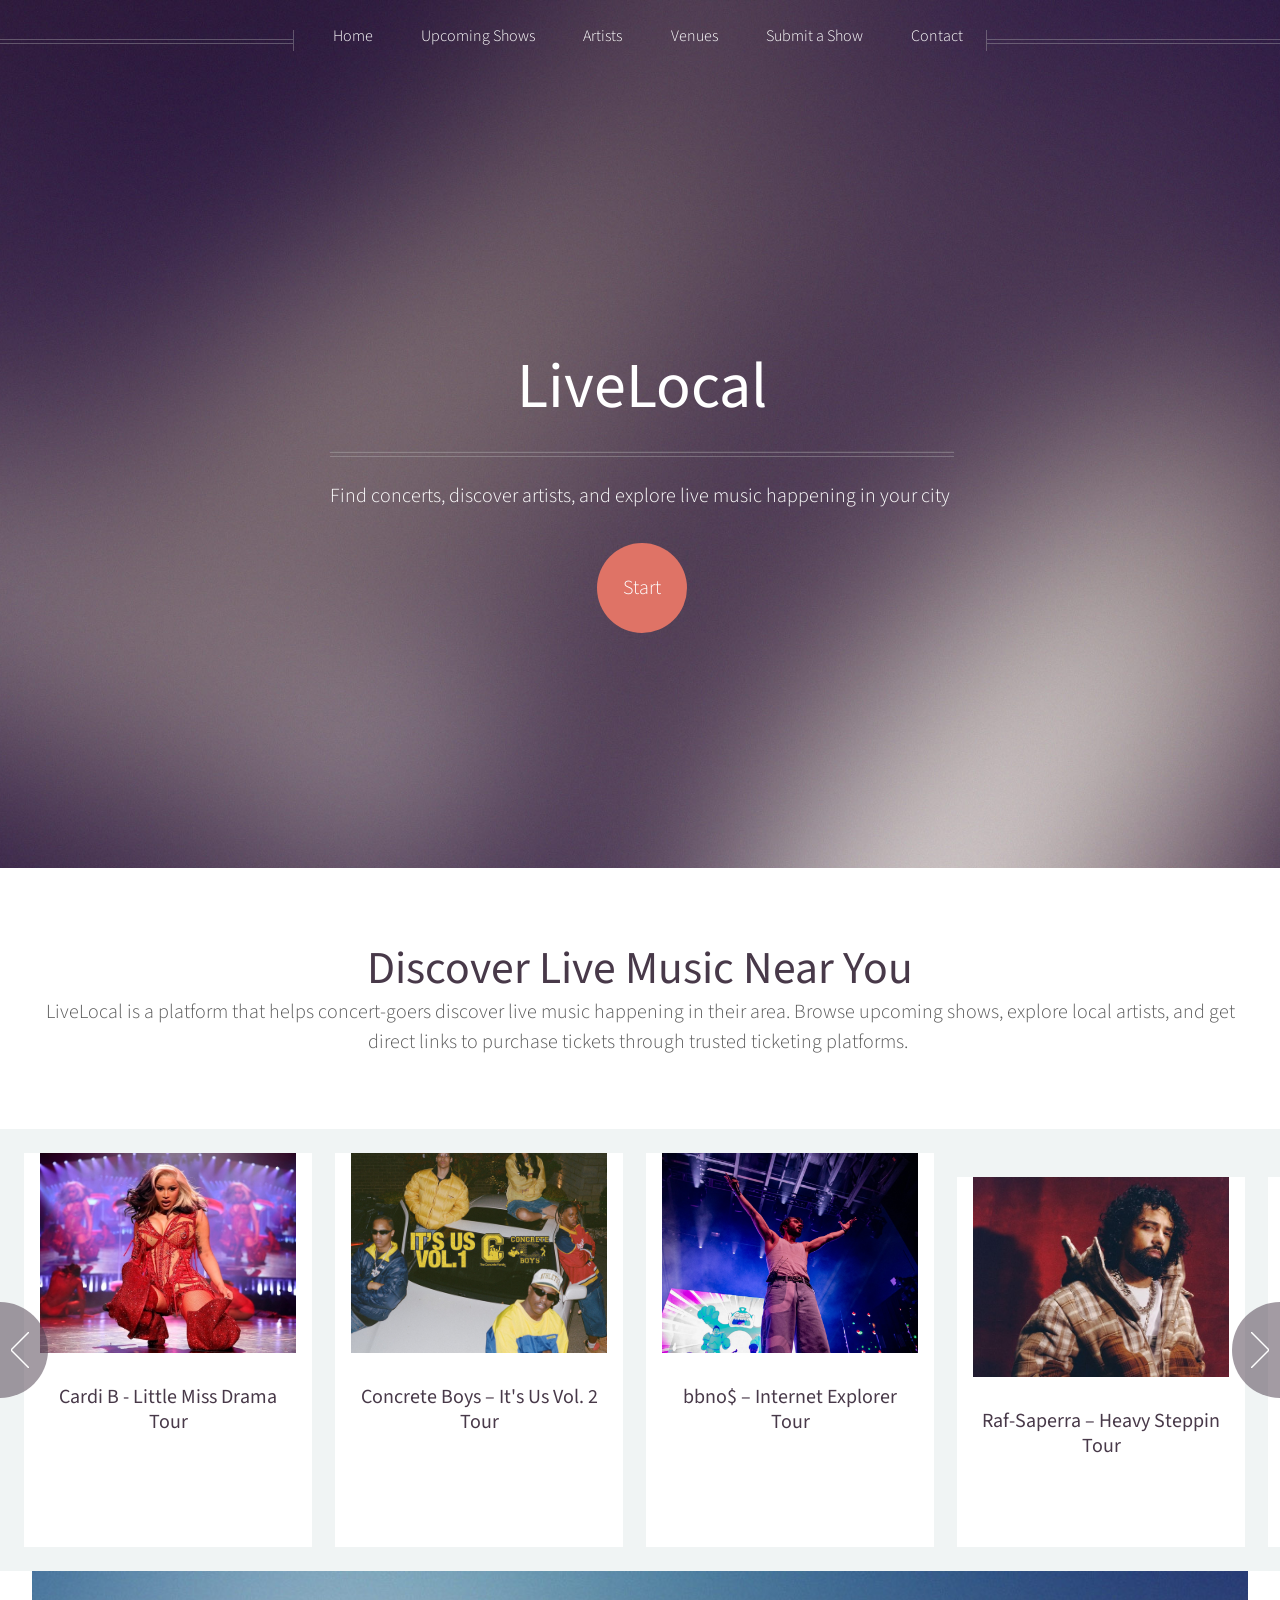
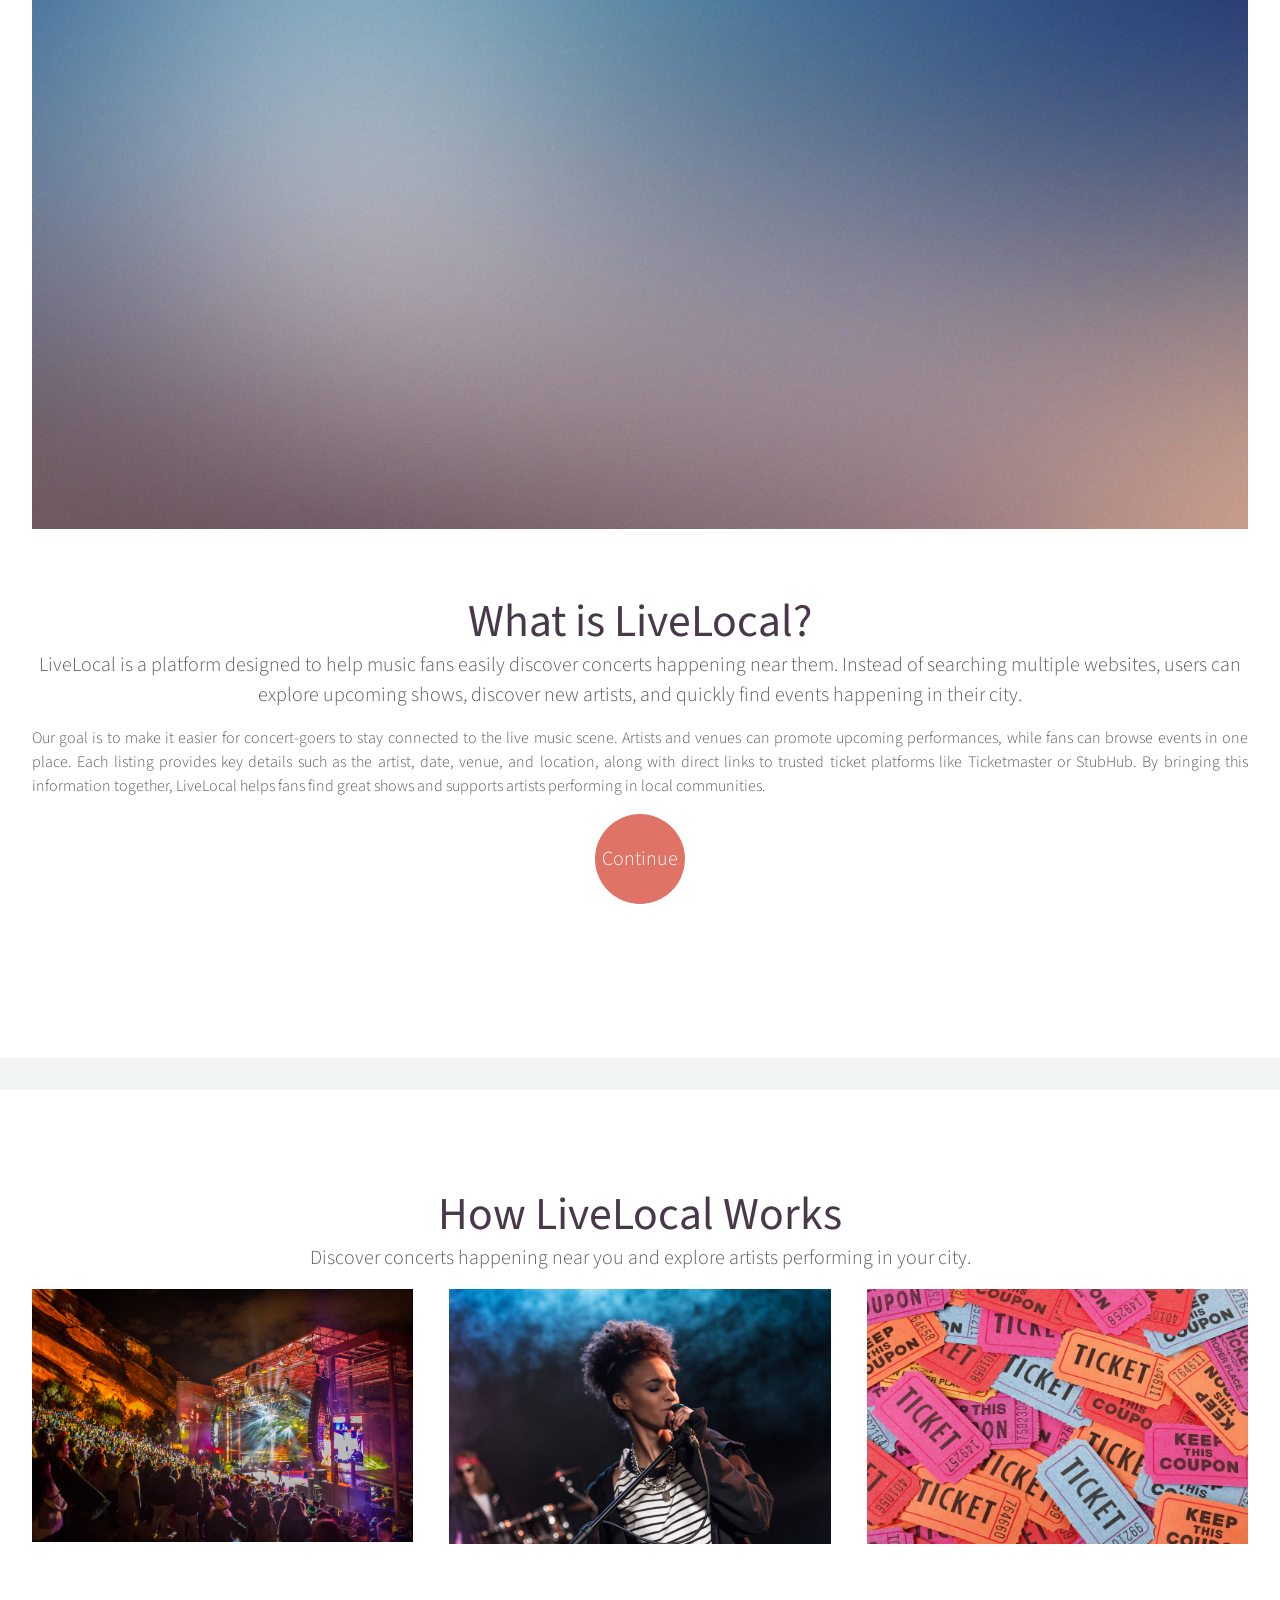
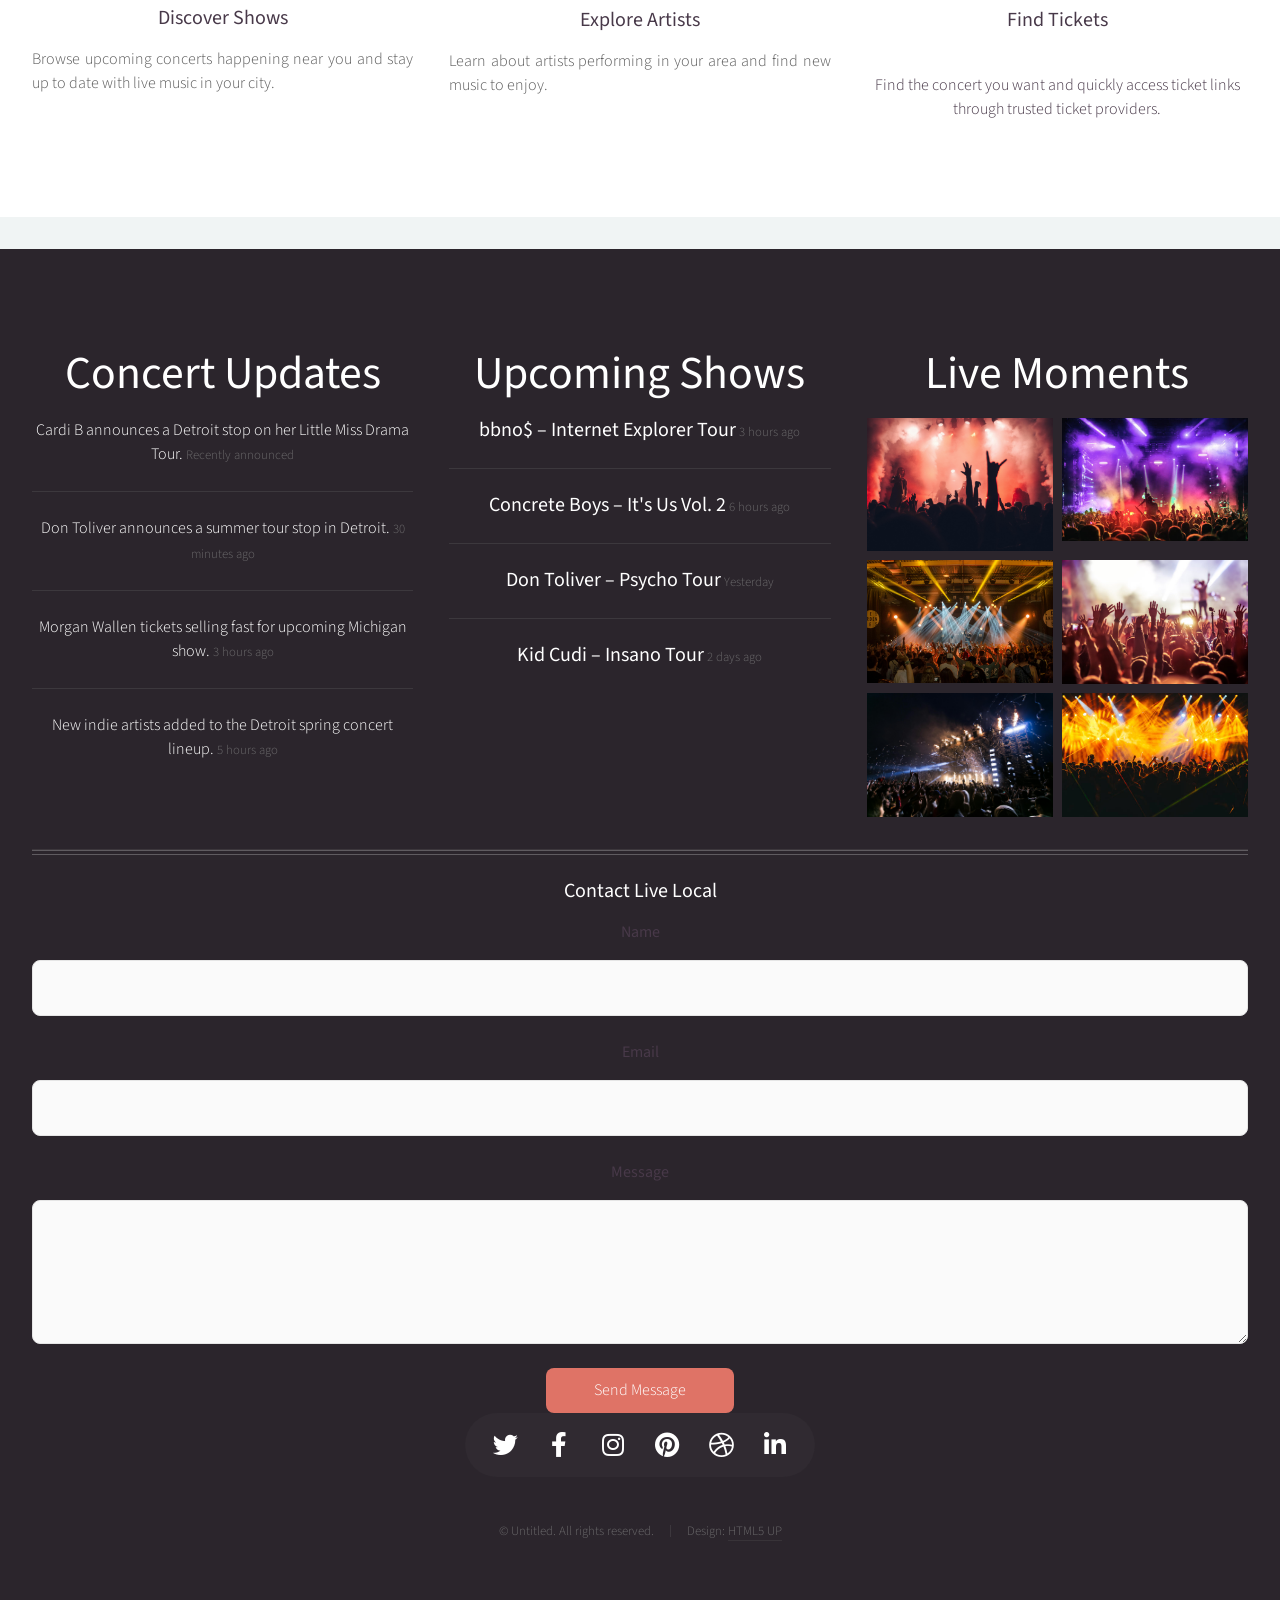
==== commit d28e1521: "Update index.html" ====
--- a/index.html
+++ b/index.html
@@ -9,6 +9,23 @@
 		<title>Helios by HTML5 UP</title>
 		<meta charset="utf-8" />
 		<meta name="viewport" content="width=device-width, initial-scale=1, user-scalable=no" />
+		<style>
+		.carousel article .image {
+    	height: 180px;
+    	width: 100%;
+    	overflow: hidden;
+    	display: block;
+    	left: 0;
+    	margin-right: 0;
+		}
+
+		.carousel article .image img {
+    	width: 100%;
+    	height: 100%;
+    	object-fit: cover;
+    	object-position: center;
+		}
+	</style>
 		<link rel="stylesheet" href="assets/css/main.css" />
 		<noscript><link rel="stylesheet" href="assets/css/noscript.css" /></noscript>
 	</head>
@@ -21,9 +38,9 @@
 					<!-- Inner -->
 						<div class="inner">
 							<header>
-								<h1><a href="index.html" id="logo">Starter Site</a></h1>
+								<h1><a href="index.html" id="logo">LiveLocal</a></h1>
 								<hr />
-								<p>Isabella Heath-Sheppard&nbsp;</p>
+								<p>Find concerts, discover artists, and explore live music happening in your city&nbsp;</p>
 							</header>
 							<footer>
 								<a href="#banner" class="button circled scrolly">Start</a>
@@ -32,42 +49,22 @@
 
 					<!-- Nav -->
 						<nav id="nav">
-							<ul>
-								<li><a href="index.html">Home</a></li>
-								<li>
-									<a href="#">Dropdown</a>
-									<ul>
-										<li><a href="#">Lorem ipsum dolor</a></li>
-										<li><a href="#">Magna phasellus</a></li>
-										<li><a href="#">Etiam dolore nisl</a></li>
-										<li>
-											<a href="#">And a submenu &hellip;</a>
-											<ul>
-												<li><a href="#">Lorem ipsum dolor</a></li>
-												<li><a href="#">Phasellus consequat</a></li>
-												<li><a href="#">Magna phasellus</a></li>
-												<li><a href="#">Etiam dolore nisl</a></li>
-											</ul>
-										</li>
-										<li><a href="#">Veroeros feugiat</a></li>
-									</ul>
-								</li>
-								<li><a href="left-sidebar.html">Left Sidebar</a></li>
-								<li><a href="right-sidebar.html">Right Sidebar</a></li>
-								<li><a href="no-sidebar.html">No Sidebar</a></li>
-							</ul>
-						</nav>
-
-				</div>
+	<ul>
+		<li><a href="#header">Home</a></li>
+		<li><a href="#banner">Upcoming Shows</a></li>
+		<li><a href="#features">Artists</a></li>
+		<li><a href="#main">Venues</a></li>
+		<li><a href="#features">Submit a Show</a></li>
+		<li><a href="#footer">Contact</a></li>
+	</ul>
+</nav>
 
 			<!-- Banner -->
 				<section id="banner">
 					<header>
-						<h2>Hi. You're looking at <strong>Helios</strong>.</h2>
+						<h2>Discover Live Music Near You</h2>
 						<p>
-							A (free) responsive site template by <a href="http://html5up.net">HTML5 UP</a>.
-							Built with HTML5/CSS3 and released under the <a href="http://html5up.net/license">CCA</a> license.
-						</p>
+					    LiveLocal is a platform that helps concert-goers discover live music happening in their area. Browse upcoming shows, explore local artists, and get direct links to purchase tickets through trusted ticketing platforms.&nbsp; </p>
 					</header>
 				</section>
 
@@ -76,83 +73,83 @@
 					<div class="reel">
 
 						<article>
-							<a href="#" class="image featured"><img src="images/pic01.jpg" alt="" /></a>
-							<header>
-								<h3><a href="#">Pulvinar sagittis congue</a></h3>
-							</header>
-							<p>Commodo id natoque malesuada sollicitudin elit suscipit magna.</p>
-						</article>
-
-						<article>
-							<a href="#" class="image featured"><img src="images/pic02.jpg" alt="" /></a>
-							<header>
-								<h3><a href="#">Fermentum sagittis proin</a></h3>
-							</header>
-							<p>Commodo id natoque malesuada sollicitudin elit suscipit magna.</p>
-						</article>
-
-						<article>
-							<a href="#" class="image featured"><img src="images/pic03.jpg" alt="" /></a>
-							<header>
-								<h3><a href="#">Sed quis rhoncus placerat</a></h3>
-							</header>
-							<p>Commodo id natoque malesuada sollicitudin elit suscipit magna.</p>
-						</article>
-
-						<article>
-							<a href="#" class="image featured"><img src="images/pic04.jpg" alt="" /></a>
-							<header>
-								<h3><a href="#">Ultrices urna sit lobortis</a></h3>
-							</header>
-							<p>Commodo id natoque malesuada sollicitudin elit suscipit magna.</p>
-						</article>
-
-						<article>
-							<a href="#" class="image featured"><img src="images/pic05.jpg" alt="" /></a>
-							<header>
-								<h3><a href="#">Varius magnis sollicitudin</a></h3>
-							</header>
-							<p>Commodo id natoque malesuada sollicitudin elit suscipit magna.</p>
-						</article>
-
-						<article>
-							<a href="#" class="image featured"><img src="images/pic01.jpg" alt="" /></a>
-							<header>
-								<h3><a href="#">Pulvinar sagittis congue</a></h3>
-							</header>
-							<p>Commodo id natoque malesuada sollicitudin elit suscipit magna.</p>
-						</article>
-
-						<article>
-							<a href="#" class="image featured"><img src="images/pic02.jpg" alt="" /></a>
-							<header>
-								<h3><a href="#">Fermentum sagittis proin</a></h3>
-							</header>
-							<p>Commodo id natoque malesuada sollicitudin elit suscipit magna.</p>
-						</article>
-
-						<article>
-							<a href="#" class="image featured"><img src="images/pic03.jpg" alt="" /></a>
-							<header>
-								<h3><a href="#">Sed quis rhoncus placerat</a></h3>
-							</header>
-							<p>Commodo id natoque malesuada sollicitudin elit suscipit magna.</p>
-						</article>
-
-						<article>
-							<a href="#" class="image featured"><img src="images/pic04.jpg" alt="" /></a>
-							<header>
-								<h3><a href="#">Ultrices urna sit lobortis</a></h3>
-							</header>
-							<p>Commodo id natoque malesuada sollicitudin elit suscipit magna.</p>
-						</article>
-
-						<article>
-							<a href="#" class="image featured"><img src="images/pic05.jpg" alt="" /></a>
-							<header>
-								<h3><a href="#">Varius magnis sollicitudin</a></h3>
-							</header>
-							<p>Commodo id natoque malesuada sollicitudin elit suscipit magna.</p>
+							<a href="#" class="image featured"><img src="images/cardi-setlist-header.jpeg" alt=""/></a>
+							<header>
+								<h3><a href="#">Cardi B - Little Miss Drama Tour</a></h3>
+							</header>
+							<p>March 15, 2026 • Little Caesars Arena • Detroit, MI</p>
+						</article>
+
+						<article>
+							<a href="#" class="image featured"><img src="images/CONCRETE BOYS TOUR image.jpg" alt=""/></a>
+							<header>
+								<h3><a href="#">Concrete Boys – It's Us Vol. 2 Tour</a></h3>
+							</header>
+							<p>April 11, 2026 • Saint Andrew's Hall • Detroit, MI</p>
+						</article>
+
+						<article>
+							<a href="#" class="image featured"><img src="images/bbno$ image.jpg" alt=""/></a>
+							<header>
+								<h3><a href="#">bbno$ – Internet Explorer Tour</a></h3>
+							</header>
+							<p>March 16, 2026 • The Fillmore Detroit • Detroit, MI</p>
+						</article>
+
+						<article>
+							<a href="#" class="image featured"><img src="images/Raf-Saperra image.jpg" alt=""/></a>
+							<header>
+								<h3><a href="#">Raf-Saperra – Heavy Steppin Tour</a></h3>
+							</header>
+							<p>April 2, 2026 • The Shelter • Detroit, MI</p>
+						</article>
+
+						<article>
+							<a href="#" class="image featured"><img src="images/Morgan-wallen-concert-image.jpg" alt=""/></a>
+							<header>
+								<h3><a href="#">Morgan Wallen – One Night At A Time Tour</a></h3>
+							</header>
+							<p>June 28, 2026 • Ford Field • Detroit, MI</p>
+						</article>
+
+						<article>
+							<a href="#" class="image featured"><img src="images/quinn-xcii-concert-image.jpg" alt=""/></a>
+							<header>
+								<h3><a href="#">Quinn XCII – Live in Detroit</a></h3>
+							</header>
+							<p>May 10, 2026 • Michigan Lottery Amphitheatre • Detroit, MI</p>
+						</article>
+
+						<article>
+							<a href="#" class="image featured"><img src="images/Kid-cudi-concert-image.jpg" alt=""/></a>
+							<header>
+								<h3><a href="#">Kid Cudi – Live in Detroit</a></h3>
+							</header>
+							<p>July 5, 2026 • Little Caesars Arena • Detroit, MI</p>
+						</article>
+
+						<article>
+							<a href="#" class="image featured"><img src="images/pitbull-concert-image.jpg" alt=""/></a>
+							<header>
+								<h3><a href="#">Pitbull – Party After Dark Tour</a></h3>
+							</header>
+							<p>August 15, 2026 • Pine Knob Music Theatre • Detroit, MI</p>
+						</article>
+
+						<article>
+							<a href="#" class="image featured"><img src="images/nba-youngboy-3-scaled.jpg" alt=""/></a>
+							<header>
+								<h3><a href="#">NBA YoungBoy – Live in Detroit</a></h3>
+							</header>
+							<p>May 22, 2026 • Little Caesars Arena • Detroit, MI</p>
+						</article>
+
+						<article>
+							<a href="#" class="image featured"><img src="images/don-toliver.jpg" alt=""/></a>
+							<header>
+								<h3><a href="#">Don Toliver – Live in Detroit</a></h3>
+							</header>
+							<p>June 12, 2026 • The Fillmore Detroit • Detroit, MI</p>
 						</article>
 
 					</div>
@@ -164,21 +161,14 @@
 					<article id="main" class="container special">
 						<a href="#" class="image featured"><img src="images/pic06.jpg" alt="" /></a>
 						<header>
-							<h2><a href="#">Sed massa imperdiet magnis</a></h2>
+							<h2><a href="#">What is LiveLocal?</a></h2>
 							<p>
-								Sociis aenean eu aenean mollis mollis facilisis primis ornare penatibus aenean. Cursus ac enim
-								pulvinar curabitur morbi convallis. Lectus malesuada sed fermentum dolore amet.
+							  LiveLocal is a platform designed to help music fans easily discover concerts happening near them. Instead of searching multiple websites, users can explore upcoming shows, discover new artists,
+	and quickly find events happening in their city.
 							</p>
 						</header>
 						<p>
-							Commodo id natoque malesuada sollicitudin elit suscipit. Curae suspendisse mauris posuere accumsan massa
-							posuere lacus convallis tellus interdum. Amet nullam fringilla nibh nulla convallis ut venenatis purus
-							sit arcu sociis. Nunc fermentum adipiscing tempor cursus nascetur adipiscing adipiscing. Primis aliquam
-							mus lacinia lobortis phasellus suscipit. Fermentum lobortis non tristique ante proin sociis accumsan
-							lobortis. Auctor etiam porttitor phasellus tempus cubilia ultrices tempor sagittis. Nisl fermentum
-							consequat integer interdum integer purus sapien. Nibh eleifend nulla nascetur pharetra commodo mi augue
-							interdum tellus. Ornare cursus augue feugiat sodales velit lorem. Semper elementum ullamcorper lacinia
-							natoque aenean scelerisque.
+						  Our goal is to make it easier for concert-goers to stay connected to the live music scene. Artists and venues can promote upcoming performances, while fans can browse events in one place. Each listing provides key details such as the artist, date, venue, and location, along with direct links to trusted ticket platforms like Ticketmaster or StubHub. By bringing this information together, LiveLocal helps fans find great shows and supports artists performing in local communities.
 						</p>
 						<footer>
 							<a href="#" class="button">Continue Reading</a>
@@ -192,40 +182,38 @@
 
 					<section id="features" class="container special">
 						<header>
-							<h2>Morbi ullamcorper et varius leo lacus</h2>
-							<p>Ipsum volutpat consectetur orci metus consequat imperdiet duis integer semper magna.</p>
+							<h2>How LiveLocal Works</h2>
+							<p>Discover concerts happening near you and explore artists performing in your city.</p>
 						</header>
 						<div class="row">
 							<article class="col-4 col-12-mobile special">
-								<a href="#" class="image featured"><img src="images/pic07.jpg" alt="" /></a>
+								<a href="#" class="image featured"><img src="images/red-rocks-image.jpg"></a>
 								<header>
-									<h3><a href="#">Gravida aliquam penatibus</a></h3>
+									<h3><a href="#">Discover Shows</a></h3>
 								</header>
 								<p>
-									Amet nullam fringilla nibh nulla convallis tique ante proin sociis accumsan lobortis. Auctor etiam
-									porttitor phasellus tempus cubilia ultrices tempor sagittis. Nisl fermentum consequat integer interdum.
+								  Browse upcoming concerts happening near you and stay up to date with live music in your city.
 								</p>
 							</article>
 							<article class="col-4 col-12-mobile special">
-								<a href="#" class="image featured"><img src="images/pic08.jpg" alt="" /></a>
+								<a href="#" class="image featured"><img src="images/female-artist.jpg" alt="" /></a>
+									<header>
+								<h3><a href="#">Explore Artists</a></h3>
+								</header>
+							  <p>
+							Learn about artists performing in your area and find new music to enjoy.
+							</p>
+							</article>
+							</article>
+							<article class="col-4 col-12-mobile special">
+								<a href="#" class="image featured"><img src="images/tickets-picture.jpg" alt="" /></a>
 								<header>
-									<h3><a href="#">Sed quis rhoncus placerat</a></h3>
+									<h3><a href="#">Find Tickets</a></h3>
 								</header>
 								<p>
-									Amet nullam fringilla nibh nulla convallis tique ante proin sociis accumsan lobortis. Auctor etiam
-									porttitor phasellus tempus cubilia ultrices tempor sagittis. Nisl fermentum consequat integer interdum.
-								</p>
-							</article>
-							<article class="col-4 col-12-mobile special">
-								<a href="#" class="image featured"><img src="images/pic09.jpg" alt="" /></a>
-								<header>
-									<h3><a href="#">Magna laoreet et aliquam</a></h3>
-								</header>
-								<p>
-									Amet nullam fringilla nibh nulla convallis tique ante proin sociis accumsan lobortis. Auctor etiam
-									porttitor phasellus tempus cubilia ultrices tempor sagittis. Nisl fermentum consequat integer interdum.
-								</p>
-							</article>
+								  <br>
+                                </p>
+							Find the concert you want and quickly access ticket links through trusted ticket providers.							</article>
 						</div>
 					</section>
 
@@ -238,47 +226,48 @@
 
 							<!-- Tweets -->
 								<section class="col-4 col-12-mobile">
-									<header>
-										<h2 class="icon brands fa-twitter circled"><span class="label">Tweets</span></h2>
-									</header>
-									<ul class="divided">
-										<li>
-											<article class="tweet">
-												Amet nullam fringilla nibh nulla convallis tique ante sociis accumsan.
-												<span class="timestamp">5 minutes ago</span>
-											</article>
-										</li>
-										<li>
-											<article class="tweet">
-												Hendrerit rutrum quisque.
-												<span class="timestamp">30 minutes ago</span>
-											</article>
-										</li>
-										<li>
-											<article class="tweet">
-												Curabitur donec nulla massa laoreet nibh. Lorem praesent montes.
-												<span class="timestamp">3 hours ago</span>
-											</article>
-										</li>
-										<li>
-											<article class="tweet">
-												Lacus natoque cras rhoncus curae dignissim ultricies. Convallis orci aliquet.
-												<span class="timestamp">5 hours ago</span>
-											</article>
-										</li>
-									</ul>
-								</section>
+        						<header>
+            <h2>Concert Updates</h2>
+        </header>
+        <ul class="divided">
+            <li>
+                <article class="tweet">
+    Cardi B announces a Detroit stop on her Little Miss Drama Tour.
+    <span class="timestamp">Recently announced</span>
+</article>
+            </li>
+            <li>
+                <article class="tweet">
+                    Don Toliver announces a summer tour stop in Detroit.
+                    <span class="timestamp">30 minutes ago</span>
+                </article>
+            </li>
+            <li>
+                <article class="tweet">
+                    Morgan Wallen tickets selling fast for upcoming Michigan show.
+                    <span class="timestamp">3 hours ago</span>
+                </article>
+            </li>
+            <li>
+                <article class="tweet">
+                    New indie artists added to the Detroit spring concert lineup.
+                    <span class="timestamp">5 hours ago</span>
+                </article>
+            </li>
+        </ul>
+    </section>
+										
 
 							<!-- Posts -->
 								<section class="col-4 col-12-mobile">
 									<header>
-										<h2 class="icon solid fa-file circled"><span class="label">Posts</span></h2>
+										<h2>Upcoming Shows</h2>
 									</header>
 									<ul class="divided">
 										<li>
 											<article class="post stub">
 												<header>
-													<h3><a href="#">Nisl fermentum integer</a></h3>
+													<h3><a href="#">bbno$ – Internet Explorer Tour</a></h3>
 												</header>
 												<span class="timestamp">3 hours ago</span>
 											</article>
@@ -286,7 +275,7 @@
 										<li>
 											<article class="post stub">
 												<header>
-													<h3><a href="#">Phasellus portitor lorem</a></h3>
+													<h3><a href="#">Concrete Boys – It's Us Vol. 2</a></h3>
 												</header>
 												<span class="timestamp">6 hours ago</span>
 											</article>
@@ -294,7 +283,7 @@
 										<li>
 											<article class="post stub">
 												<header>
-													<h3><a href="#">Magna tempus consequat</a></h3>
+													<h3><a href="#">Don Toliver – Psycho Tour</a></h3>
 												</header>
 												<span class="timestamp">Yesterday</span>
 											</article>
@@ -302,7 +291,7 @@
 										<li>
 											<article class="post stub">
 												<header>
-													<h3><a href="#">Feugiat lorem ipsum</a></h3>
+													<h3><a href="#">Kid Cudi – Insano Tour</a></h3>
 												</header>
 												<span class="timestamp">2 days ago</span>
 											</article>
@@ -313,26 +302,26 @@
 							<!-- Photos -->
 								<section class="col-4 col-12-mobile">
 									<header>
-										<h2 class="icon solid fa-camera circled"><span class="label">Photos</span></h2>
+										<h2>Live Moments</h2>
 									</header>
 									<div class="row gtr-25">
 										<div class="col-6">
-											<a href="#" class="image fit"><img src="images/pic10.jpg" alt="" /></a>
-										</div>
-										<div class="col-6">
-											<a href="#" class="image fit"><img src="images/pic11.jpg" alt="" /></a>
-										</div>
-										<div class="col-6">
-											<a href="#" class="image fit"><img src="images/pic12.jpg" alt="" /></a>
-										</div>
-										<div class="col-6">
-											<a href="#" class="image fit"><img src="images/pic13.jpg" alt="" /></a>
-										</div>
-										<div class="col-6">
-											<a href="#" class="image fit"><img src="images/pic14.jpg" alt="" /></a>
-										</div>
-										<div class="col-6">
-											<a href="#" class="image fit"><img src="images/pic15.jpg" alt="" /></a>
+											<a href="#" class="image fit"><img src="images/concert-image-1.jpg" alt="" /></a>
+										</div>
+										<div class="col-6">
+											<a href="#" class="image fit"><img src="images/concert-image-2.jpg" alt="" /></a>
+										</div>
+										<div class="col-6">
+											<a href="#" class="image fit"><img src="images/concert-image-3.jpg" alt="" /></a>
+										</div>
+										<div class="col-6">
+											<a href="#" class="image fit"><img src="images/concert-image-4.jpg" alt="" /></a>
+										</div>
+										<div class="col-6">
+											<a href="#" class="image fit"><img src="images/concert-image-5.jpg" alt="" /></a>
+										</div>
+										<div class="col-6">
+											<a href="#" class="image fit"><img src="images/concert-image-6.jpg" alt="" /></a>
 										</div>
 									</div>
 								</section>
@@ -345,9 +334,26 @@
 								<!-- Contact -->
 									<section class="contact">
 										<header>
-											<h3>Nisl turpis nascetur interdum?</h3>
+											<h3>Contact Live Local</h3>
 										</header>
-										<p>Urna nisl non quis interdum mus ornare ridiculus egestas ridiculus lobortis vivamus tempor aliquet.</p>
+										<form action="https://formspree.io/f/xojndzrp" method="POST">
+											<div>
+												<label for="name">Name</label>
+												<input type="text" name="name" id="name" required>
+											</div>
+											<br>
+											<div>
+												<label for="email">Email</label>
+												<input type="email" name="email" id="email" required>
+											</div>
+											<br>
+											<div>
+												<label for="message">Message</label>
+												<textarea name="message" id="message" rows="4" required></textarea>
+											</div>
+											<br>
+											<input type="submit" value="Send Message">
+										</form>
 										<ul class="icons">
 											<li><a href="#" class="icon brands fa-twitter"><span class="label">Twitter</span></a></li>
 											<li><a href="#" class="icon brands fa-facebook-f"><span class="label">Facebook</span></a></li>
@@ -385,4 +391,3 @@
 
 	</body>
 </html>
-
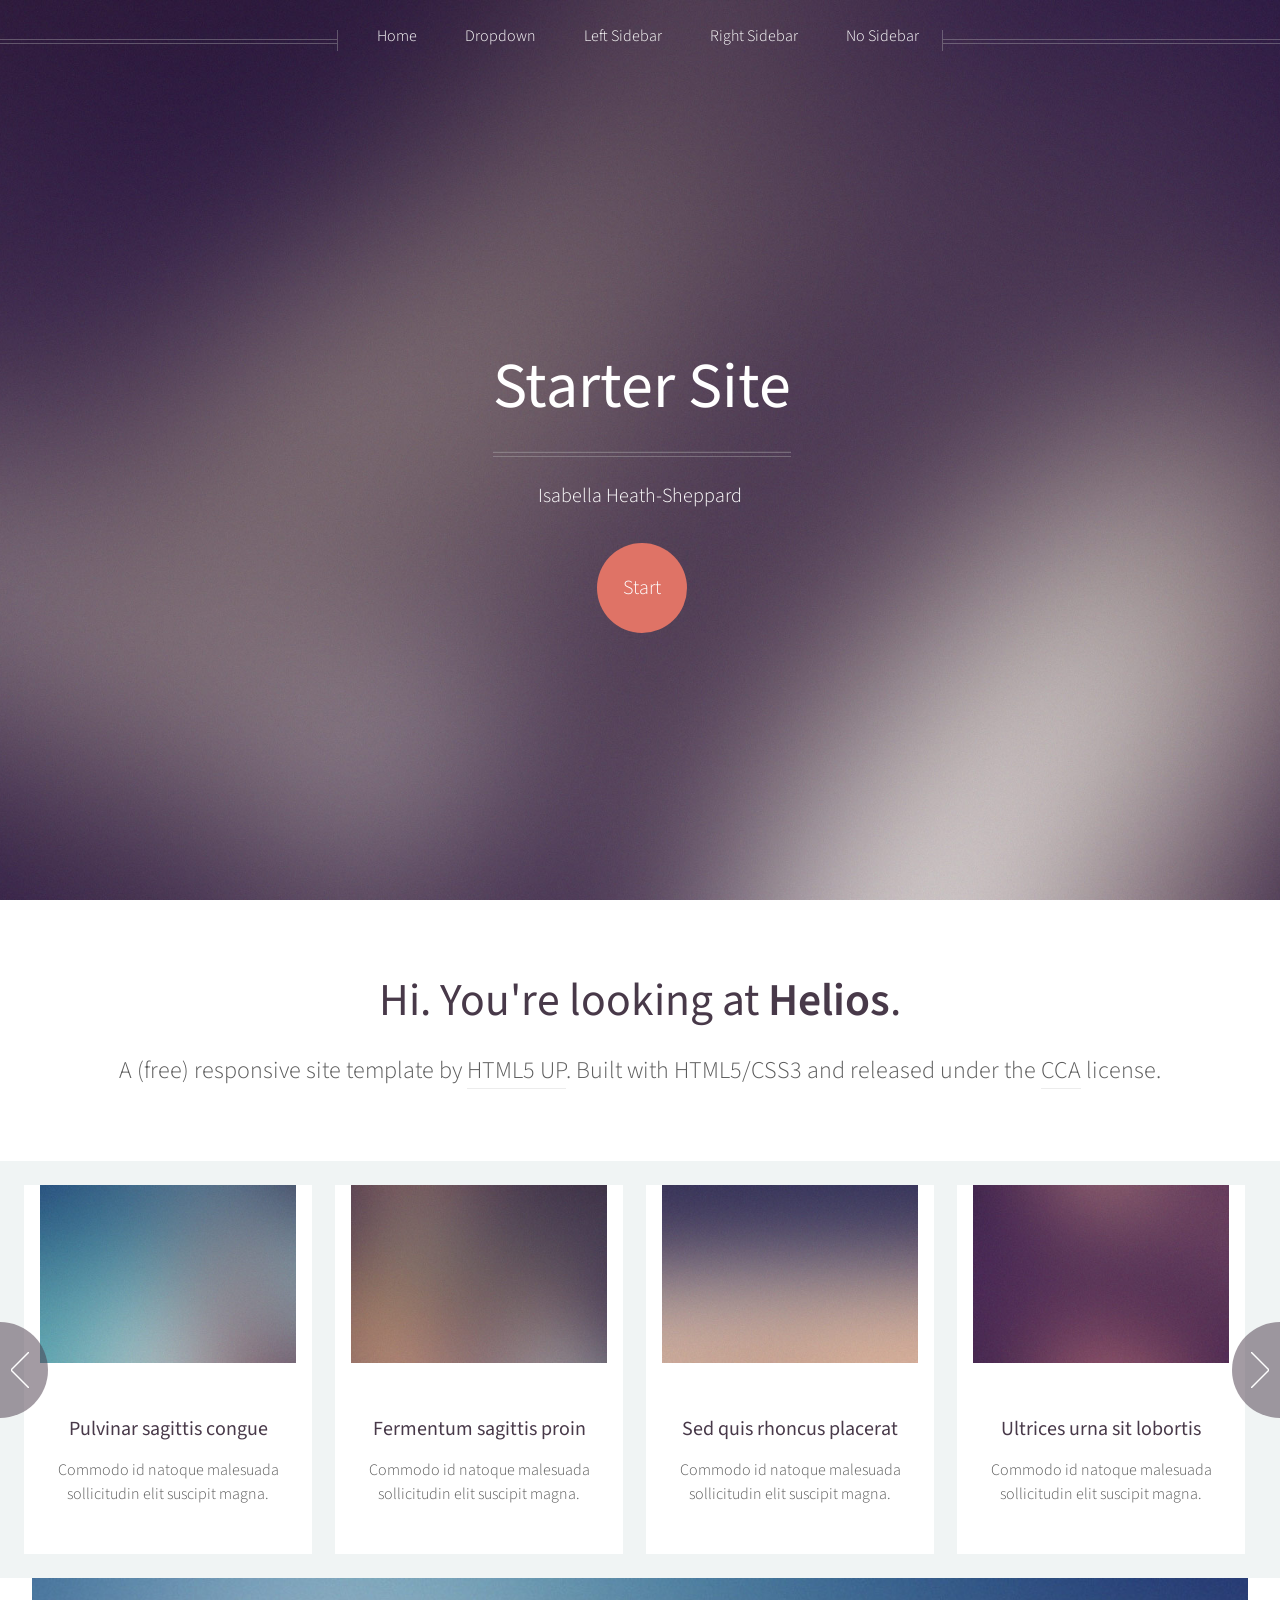
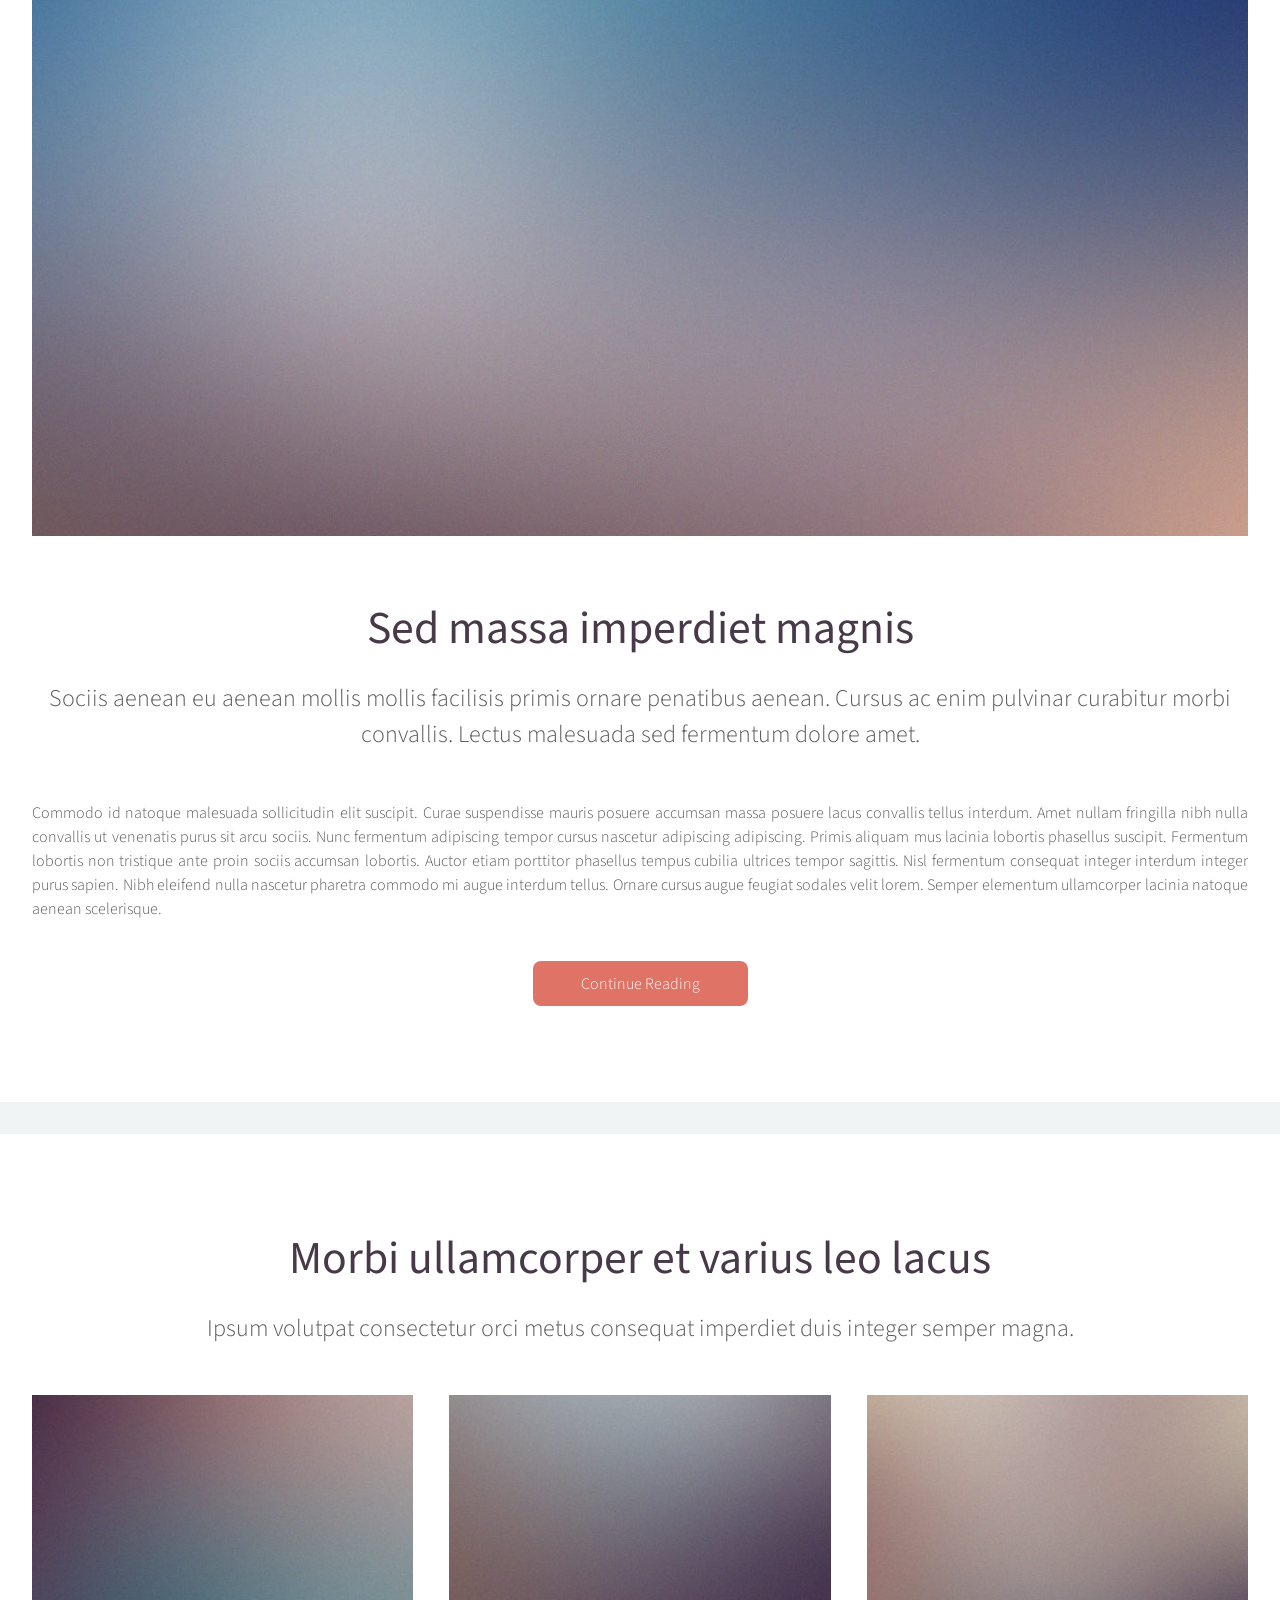
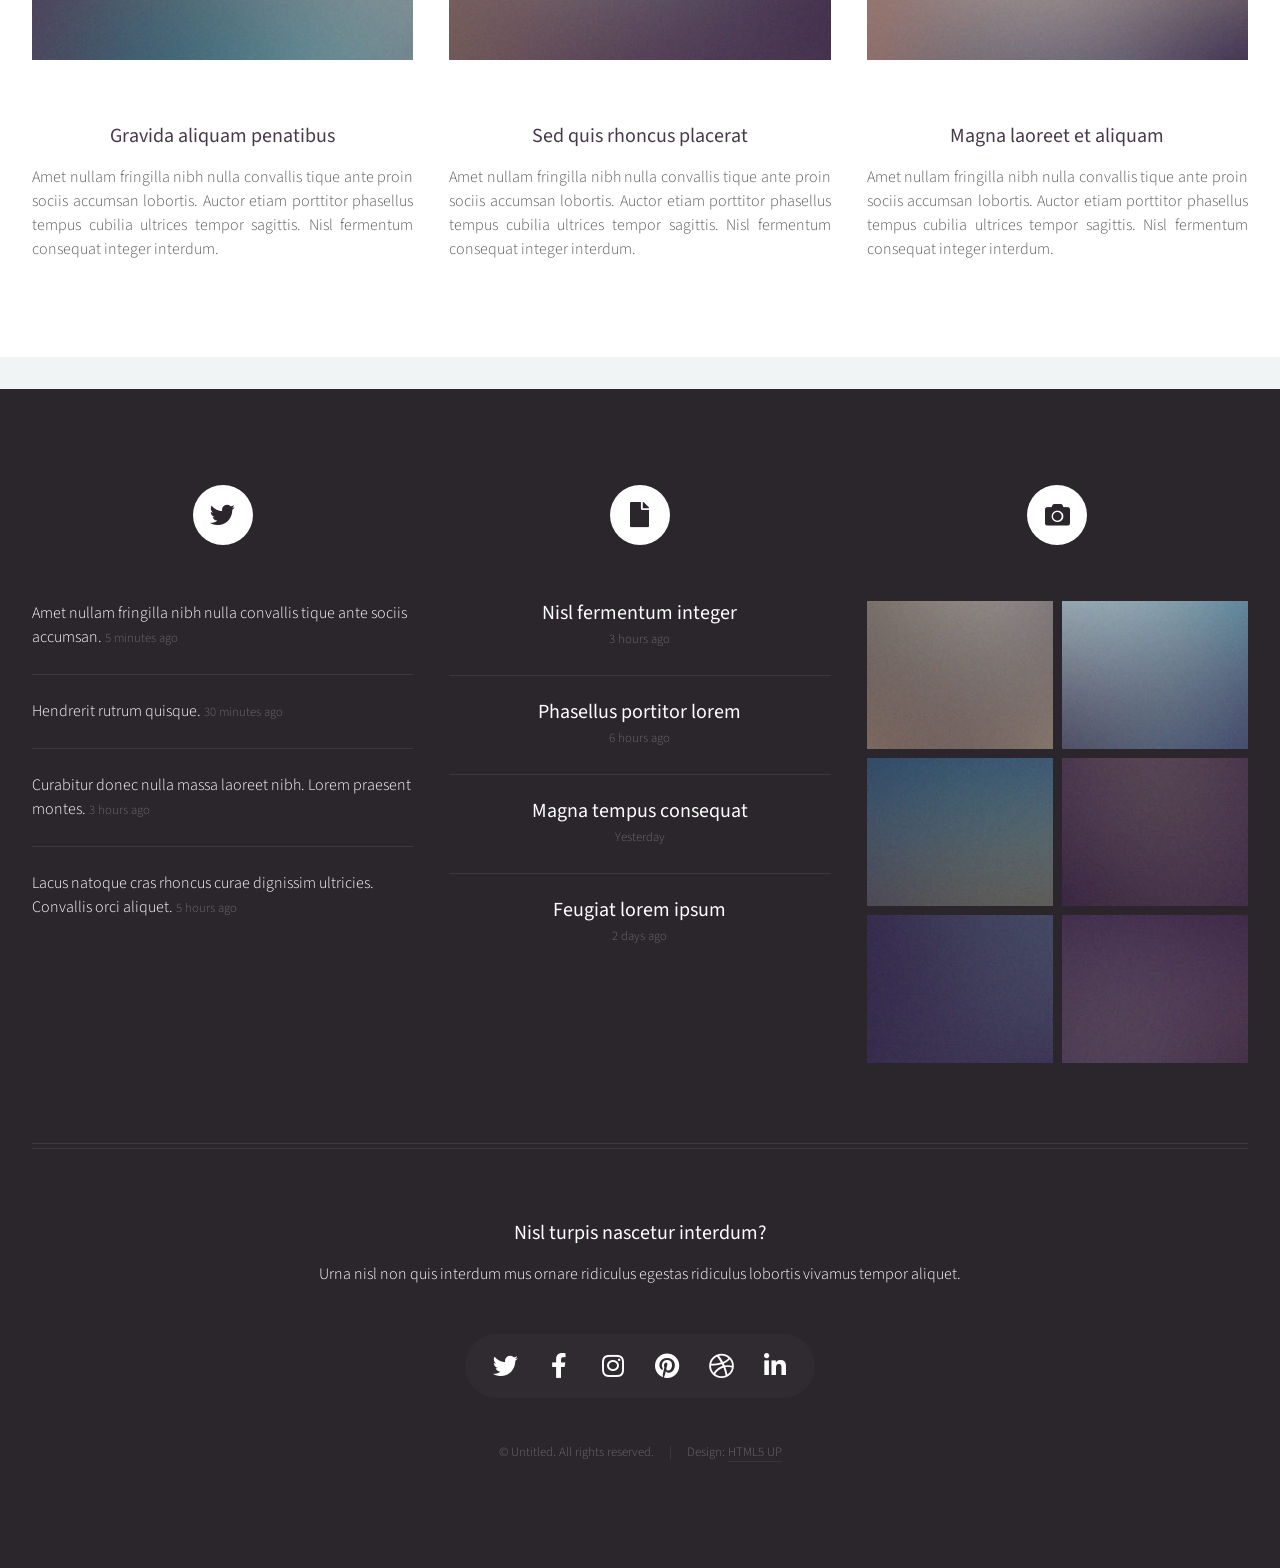
==== commit 63344bab: "Add files via upload" ====
--- a/index.html
+++ b/index.html
@@ -9,23 +9,6 @@
 		<title>Helios by HTML5 UP</title>
 		<meta charset="utf-8" />
 		<meta name="viewport" content="width=device-width, initial-scale=1, user-scalable=no" />
-		<style>
-		.carousel article .image {
-    	height: 180px;
-    	width: 100%;
-    	overflow: hidden;
-    	display: block;
-    	left: 0;
-    	margin-right: 0;
-		}
-
-		.carousel article .image img {
-    	width: 100%;
-    	height: 100%;
-    	object-fit: cover;
-    	object-position: center;
-		}
-	</style>
 		<link rel="stylesheet" href="assets/css/main.css" />
 		<noscript><link rel="stylesheet" href="assets/css/noscript.css" /></noscript>
 	</head>
@@ -38,9 +21,9 @@
 					<!-- Inner -->
 						<div class="inner">
 							<header>
-								<h1><a href="index.html" id="logo">LiveLocal</a></h1>
+								<h1><a href="index.html" id="logo">Starter Site</a></h1>
 								<hr />
-								<p>Find concerts, discover artists, and explore live music happening in your city&nbsp;</p>
+								<p>Isabella Heath-Sheppard&nbsp;</p>
 							</header>
 							<footer>
 								<a href="#banner" class="button circled scrolly">Start</a>
@@ -49,22 +32,42 @@
 
 					<!-- Nav -->
 						<nav id="nav">
-	<ul>
-		<li><a href="#header">Home</a></li>
-		<li><a href="#banner">Upcoming Shows</a></li>
-		<li><a href="#features">Artists</a></li>
-		<li><a href="#main">Venues</a></li>
-		<li><a href="#features">Submit a Show</a></li>
-		<li><a href="#footer">Contact</a></li>
-	</ul>
-</nav>
+							<ul>
+								<li><a href="index.html">Home</a></li>
+								<li>
+									<a href="#">Dropdown</a>
+									<ul>
+										<li><a href="#">Lorem ipsum dolor</a></li>
+										<li><a href="#">Magna phasellus</a></li>
+										<li><a href="#">Etiam dolore nisl</a></li>
+										<li>
+											<a href="#">And a submenu &hellip;</a>
+											<ul>
+												<li><a href="#">Lorem ipsum dolor</a></li>
+												<li><a href="#">Phasellus consequat</a></li>
+												<li><a href="#">Magna phasellus</a></li>
+												<li><a href="#">Etiam dolore nisl</a></li>
+											</ul>
+										</li>
+										<li><a href="#">Veroeros feugiat</a></li>
+									</ul>
+								</li>
+								<li><a href="left-sidebar.html">Left Sidebar</a></li>
+								<li><a href="right-sidebar.html">Right Sidebar</a></li>
+								<li><a href="no-sidebar.html">No Sidebar</a></li>
+							</ul>
+						</nav>
+
+				</div>
 
 			<!-- Banner -->
 				<section id="banner">
 					<header>
-						<h2>Discover Live Music Near You</h2>
+						<h2>Hi. You're looking at <strong>Helios</strong>.</h2>
 						<p>
-					    LiveLocal is a platform that helps concert-goers discover live music happening in their area. Browse upcoming shows, explore local artists, and get direct links to purchase tickets through trusted ticketing platforms.&nbsp; </p>
+							A (free) responsive site template by <a href="http://html5up.net">HTML5 UP</a>.
+							Built with HTML5/CSS3 and released under the <a href="http://html5up.net/license">CCA</a> license.
+						</p>
 					</header>
 				</section>
 
@@ -73,83 +76,83 @@
 					<div class="reel">
 
 						<article>
-							<a href="#" class="image featured"><img src="images/cardi-setlist-header.jpeg" alt=""/></a>
-							<header>
-								<h3><a href="#">Cardi B - Little Miss Drama Tour</a></h3>
-							</header>
-							<p>March 15, 2026 • Little Caesars Arena • Detroit, MI</p>
-						</article>
-
-						<article>
-							<a href="#" class="image featured"><img src="images/CONCRETE BOYS TOUR image.jpg" alt=""/></a>
-							<header>
-								<h3><a href="#">Concrete Boys – It's Us Vol. 2 Tour</a></h3>
-							</header>
-							<p>April 11, 2026 • Saint Andrew's Hall • Detroit, MI</p>
-						</article>
-
-						<article>
-							<a href="#" class="image featured"><img src="images/bbno$ image.jpg" alt=""/></a>
-							<header>
-								<h3><a href="#">bbno$ – Internet Explorer Tour</a></h3>
-							</header>
-							<p>March 16, 2026 • The Fillmore Detroit • Detroit, MI</p>
-						</article>
-
-						<article>
-							<a href="#" class="image featured"><img src="images/Raf-Saperra image.jpg" alt=""/></a>
-							<header>
-								<h3><a href="#">Raf-Saperra – Heavy Steppin Tour</a></h3>
-							</header>
-							<p>April 2, 2026 • The Shelter • Detroit, MI</p>
-						</article>
-
-						<article>
-							<a href="#" class="image featured"><img src="images/Morgan-wallen-concert-image.jpg" alt=""/></a>
-							<header>
-								<h3><a href="#">Morgan Wallen – One Night At A Time Tour</a></h3>
-							</header>
-							<p>June 28, 2026 • Ford Field • Detroit, MI</p>
-						</article>
-
-						<article>
-							<a href="#" class="image featured"><img src="images/quinn-xcii-concert-image.jpg" alt=""/></a>
-							<header>
-								<h3><a href="#">Quinn XCII – Live in Detroit</a></h3>
-							</header>
-							<p>May 10, 2026 • Michigan Lottery Amphitheatre • Detroit, MI</p>
-						</article>
-
-						<article>
-							<a href="#" class="image featured"><img src="images/Kid-cudi-concert-image.jpg" alt=""/></a>
-							<header>
-								<h3><a href="#">Kid Cudi – Live in Detroit</a></h3>
-							</header>
-							<p>July 5, 2026 • Little Caesars Arena • Detroit, MI</p>
-						</article>
-
-						<article>
-							<a href="#" class="image featured"><img src="images/pitbull-concert-image.jpg" alt=""/></a>
-							<header>
-								<h3><a href="#">Pitbull – Party After Dark Tour</a></h3>
-							</header>
-							<p>August 15, 2026 • Pine Knob Music Theatre • Detroit, MI</p>
-						</article>
-
-						<article>
-							<a href="#" class="image featured"><img src="images/nba-youngboy-3-scaled.jpg" alt=""/></a>
-							<header>
-								<h3><a href="#">NBA YoungBoy – Live in Detroit</a></h3>
-							</header>
-							<p>May 22, 2026 • Little Caesars Arena • Detroit, MI</p>
-						</article>
-
-						<article>
-							<a href="#" class="image featured"><img src="images/don-toliver.jpg" alt=""/></a>
-							<header>
-								<h3><a href="#">Don Toliver – Live in Detroit</a></h3>
-							</header>
-							<p>June 12, 2026 • The Fillmore Detroit • Detroit, MI</p>
+							<a href="#" class="image featured"><img src="images/pic01.jpg" alt="" /></a>
+							<header>
+								<h3><a href="#">Pulvinar sagittis congue</a></h3>
+							</header>
+							<p>Commodo id natoque malesuada sollicitudin elit suscipit magna.</p>
+						</article>
+
+						<article>
+							<a href="#" class="image featured"><img src="images/pic02.jpg" alt="" /></a>
+							<header>
+								<h3><a href="#">Fermentum sagittis proin</a></h3>
+							</header>
+							<p>Commodo id natoque malesuada sollicitudin elit suscipit magna.</p>
+						</article>
+
+						<article>
+							<a href="#" class="image featured"><img src="images/pic03.jpg" alt="" /></a>
+							<header>
+								<h3><a href="#">Sed quis rhoncus placerat</a></h3>
+							</header>
+							<p>Commodo id natoque malesuada sollicitudin elit suscipit magna.</p>
+						</article>
+
+						<article>
+							<a href="#" class="image featured"><img src="images/pic04.jpg" alt="" /></a>
+							<header>
+								<h3><a href="#">Ultrices urna sit lobortis</a></h3>
+							</header>
+							<p>Commodo id natoque malesuada sollicitudin elit suscipit magna.</p>
+						</article>
+
+						<article>
+							<a href="#" class="image featured"><img src="images/pic05.jpg" alt="" /></a>
+							<header>
+								<h3><a href="#">Varius magnis sollicitudin</a></h3>
+							</header>
+							<p>Commodo id natoque malesuada sollicitudin elit suscipit magna.</p>
+						</article>
+
+						<article>
+							<a href="#" class="image featured"><img src="images/pic01.jpg" alt="" /></a>
+							<header>
+								<h3><a href="#">Pulvinar sagittis congue</a></h3>
+							</header>
+							<p>Commodo id natoque malesuada sollicitudin elit suscipit magna.</p>
+						</article>
+
+						<article>
+							<a href="#" class="image featured"><img src="images/pic02.jpg" alt="" /></a>
+							<header>
+								<h3><a href="#">Fermentum sagittis proin</a></h3>
+							</header>
+							<p>Commodo id natoque malesuada sollicitudin elit suscipit magna.</p>
+						</article>
+
+						<article>
+							<a href="#" class="image featured"><img src="images/pic03.jpg" alt="" /></a>
+							<header>
+								<h3><a href="#">Sed quis rhoncus placerat</a></h3>
+							</header>
+							<p>Commodo id natoque malesuada sollicitudin elit suscipit magna.</p>
+						</article>
+
+						<article>
+							<a href="#" class="image featured"><img src="images/pic04.jpg" alt="" /></a>
+							<header>
+								<h3><a href="#">Ultrices urna sit lobortis</a></h3>
+							</header>
+							<p>Commodo id natoque malesuada sollicitudin elit suscipit magna.</p>
+						</article>
+
+						<article>
+							<a href="#" class="image featured"><img src="images/pic05.jpg" alt="" /></a>
+							<header>
+								<h3><a href="#">Varius magnis sollicitudin</a></h3>
+							</header>
+							<p>Commodo id natoque malesuada sollicitudin elit suscipit magna.</p>
 						</article>
 
 					</div>
@@ -161,14 +164,21 @@
 					<article id="main" class="container special">
 						<a href="#" class="image featured"><img src="images/pic06.jpg" alt="" /></a>
 						<header>
-							<h2><a href="#">What is LiveLocal?</a></h2>
+							<h2><a href="#">Sed massa imperdiet magnis</a></h2>
 							<p>
-							  LiveLocal is a platform designed to help music fans easily discover concerts happening near them. Instead of searching multiple websites, users can explore upcoming shows, discover new artists,
-	and quickly find events happening in their city.
+								Sociis aenean eu aenean mollis mollis facilisis primis ornare penatibus aenean. Cursus ac enim
+								pulvinar curabitur morbi convallis. Lectus malesuada sed fermentum dolore amet.
 							</p>
 						</header>
 						<p>
-						  Our goal is to make it easier for concert-goers to stay connected to the live music scene. Artists and venues can promote upcoming performances, while fans can browse events in one place. Each listing provides key details such as the artist, date, venue, and location, along with direct links to trusted ticket platforms like Ticketmaster or StubHub. By bringing this information together, LiveLocal helps fans find great shows and supports artists performing in local communities.
+							Commodo id natoque malesuada sollicitudin elit suscipit. Curae suspendisse mauris posuere accumsan massa
+							posuere lacus convallis tellus interdum. Amet nullam fringilla nibh nulla convallis ut venenatis purus
+							sit arcu sociis. Nunc fermentum adipiscing tempor cursus nascetur adipiscing adipiscing. Primis aliquam
+							mus lacinia lobortis phasellus suscipit. Fermentum lobortis non tristique ante proin sociis accumsan
+							lobortis. Auctor etiam porttitor phasellus tempus cubilia ultrices tempor sagittis. Nisl fermentum
+							consequat integer interdum integer purus sapien. Nibh eleifend nulla nascetur pharetra commodo mi augue
+							interdum tellus. Ornare cursus augue feugiat sodales velit lorem. Semper elementum ullamcorper lacinia
+							natoque aenean scelerisque.
 						</p>
 						<footer>
 							<a href="#" class="button">Continue Reading</a>
@@ -182,38 +192,40 @@
 
 					<section id="features" class="container special">
 						<header>
-							<h2>How LiveLocal Works</h2>
-							<p>Discover concerts happening near you and explore artists performing in your city.</p>
+							<h2>Morbi ullamcorper et varius leo lacus</h2>
+							<p>Ipsum volutpat consectetur orci metus consequat imperdiet duis integer semper magna.</p>
 						</header>
 						<div class="row">
 							<article class="col-4 col-12-mobile special">
-								<a href="#" class="image featured"><img src="images/red-rocks-image.jpg"></a>
+								<a href="#" class="image featured"><img src="images/pic07.jpg" alt="" /></a>
 								<header>
-									<h3><a href="#">Discover Shows</a></h3>
+									<h3><a href="#">Gravida aliquam penatibus</a></h3>
 								</header>
 								<p>
-								  Browse upcoming concerts happening near you and stay up to date with live music in your city.
+									Amet nullam fringilla nibh nulla convallis tique ante proin sociis accumsan lobortis. Auctor etiam
+									porttitor phasellus tempus cubilia ultrices tempor sagittis. Nisl fermentum consequat integer interdum.
 								</p>
 							</article>
 							<article class="col-4 col-12-mobile special">
-								<a href="#" class="image featured"><img src="images/female-artist.jpg" alt="" /></a>
-									<header>
-								<h3><a href="#">Explore Artists</a></h3>
+								<a href="#" class="image featured"><img src="images/pic08.jpg" alt="" /></a>
+								<header>
+									<h3><a href="#">Sed quis rhoncus placerat</a></h3>
 								</header>
-							  <p>
-							Learn about artists performing in your area and find new music to enjoy.
-							</p>
-							</article>
+								<p>
+									Amet nullam fringilla nibh nulla convallis tique ante proin sociis accumsan lobortis. Auctor etiam
+									porttitor phasellus tempus cubilia ultrices tempor sagittis. Nisl fermentum consequat integer interdum.
+								</p>
 							</article>
 							<article class="col-4 col-12-mobile special">
-								<a href="#" class="image featured"><img src="images/tickets-picture.jpg" alt="" /></a>
+								<a href="#" class="image featured"><img src="images/pic09.jpg" alt="" /></a>
 								<header>
-									<h3><a href="#">Find Tickets</a></h3>
+									<h3><a href="#">Magna laoreet et aliquam</a></h3>
 								</header>
 								<p>
-								  <br>
-                                </p>
-							Find the concert you want and quickly access ticket links through trusted ticket providers.							</article>
+									Amet nullam fringilla nibh nulla convallis tique ante proin sociis accumsan lobortis. Auctor etiam
+									porttitor phasellus tempus cubilia ultrices tempor sagittis. Nisl fermentum consequat integer interdum.
+								</p>
+							</article>
 						</div>
 					</section>
 
@@ -226,48 +238,47 @@
 
 							<!-- Tweets -->
 								<section class="col-4 col-12-mobile">
-        						<header>
-            <h2>Concert Updates</h2>
-        </header>
-        <ul class="divided">
-            <li>
-                <article class="tweet">
-    Cardi B announces a Detroit stop on her Little Miss Drama Tour.
-    <span class="timestamp">Recently announced</span>
-</article>
-            </li>
-            <li>
-                <article class="tweet">
-                    Don Toliver announces a summer tour stop in Detroit.
-                    <span class="timestamp">30 minutes ago</span>
-                </article>
-            </li>
-            <li>
-                <article class="tweet">
-                    Morgan Wallen tickets selling fast for upcoming Michigan show.
-                    <span class="timestamp">3 hours ago</span>
-                </article>
-            </li>
-            <li>
-                <article class="tweet">
-                    New indie artists added to the Detroit spring concert lineup.
-                    <span class="timestamp">5 hours ago</span>
-                </article>
-            </li>
-        </ul>
-    </section>
-										
+									<header>
+										<h2 class="icon brands fa-twitter circled"><span class="label">Tweets</span></h2>
+									</header>
+									<ul class="divided">
+										<li>
+											<article class="tweet">
+												Amet nullam fringilla nibh nulla convallis tique ante sociis accumsan.
+												<span class="timestamp">5 minutes ago</span>
+											</article>
+										</li>
+										<li>
+											<article class="tweet">
+												Hendrerit rutrum quisque.
+												<span class="timestamp">30 minutes ago</span>
+											</article>
+										</li>
+										<li>
+											<article class="tweet">
+												Curabitur donec nulla massa laoreet nibh. Lorem praesent montes.
+												<span class="timestamp">3 hours ago</span>
+											</article>
+										</li>
+										<li>
+											<article class="tweet">
+												Lacus natoque cras rhoncus curae dignissim ultricies. Convallis orci aliquet.
+												<span class="timestamp">5 hours ago</span>
+											</article>
+										</li>
+									</ul>
+								</section>
 
 							<!-- Posts -->
 								<section class="col-4 col-12-mobile">
 									<header>
-										<h2>Upcoming Shows</h2>
+										<h2 class="icon solid fa-file circled"><span class="label">Posts</span></h2>
 									</header>
 									<ul class="divided">
 										<li>
 											<article class="post stub">
 												<header>
-													<h3><a href="#">bbno$ – Internet Explorer Tour</a></h3>
+													<h3><a href="#">Nisl fermentum integer</a></h3>
 												</header>
 												<span class="timestamp">3 hours ago</span>
 											</article>
@@ -275,7 +286,7 @@
 										<li>
 											<article class="post stub">
 												<header>
-													<h3><a href="#">Concrete Boys – It's Us Vol. 2</a></h3>
+													<h3><a href="#">Phasellus portitor lorem</a></h3>
 												</header>
 												<span class="timestamp">6 hours ago</span>
 											</article>
@@ -283,7 +294,7 @@
 										<li>
 											<article class="post stub">
 												<header>
-													<h3><a href="#">Don Toliver – Psycho Tour</a></h3>
+													<h3><a href="#">Magna tempus consequat</a></h3>
 												</header>
 												<span class="timestamp">Yesterday</span>
 											</article>
@@ -291,7 +302,7 @@
 										<li>
 											<article class="post stub">
 												<header>
-													<h3><a href="#">Kid Cudi – Insano Tour</a></h3>
+													<h3><a href="#">Feugiat lorem ipsum</a></h3>
 												</header>
 												<span class="timestamp">2 days ago</span>
 											</article>
@@ -302,26 +313,26 @@
 							<!-- Photos -->
 								<section class="col-4 col-12-mobile">
 									<header>
-										<h2>Live Moments</h2>
+										<h2 class="icon solid fa-camera circled"><span class="label">Photos</span></h2>
 									</header>
 									<div class="row gtr-25">
 										<div class="col-6">
-											<a href="#" class="image fit"><img src="images/concert-image-1.jpg" alt="" /></a>
-										</div>
-										<div class="col-6">
-											<a href="#" class="image fit"><img src="images/concert-image-2.jpg" alt="" /></a>
-										</div>
-										<div class="col-6">
-											<a href="#" class="image fit"><img src="images/concert-image-3.jpg" alt="" /></a>
-										</div>
-										<div class="col-6">
-											<a href="#" class="image fit"><img src="images/concert-image-4.jpg" alt="" /></a>
-										</div>
-										<div class="col-6">
-											<a href="#" class="image fit"><img src="images/concert-image-5.jpg" alt="" /></a>
-										</div>
-										<div class="col-6">
-											<a href="#" class="image fit"><img src="images/concert-image-6.jpg" alt="" /></a>
+											<a href="#" class="image fit"><img src="images/pic10.jpg" alt="" /></a>
+										</div>
+										<div class="col-6">
+											<a href="#" class="image fit"><img src="images/pic11.jpg" alt="" /></a>
+										</div>
+										<div class="col-6">
+											<a href="#" class="image fit"><img src="images/pic12.jpg" alt="" /></a>
+										</div>
+										<div class="col-6">
+											<a href="#" class="image fit"><img src="images/pic13.jpg" alt="" /></a>
+										</div>
+										<div class="col-6">
+											<a href="#" class="image fit"><img src="images/pic14.jpg" alt="" /></a>
+										</div>
+										<div class="col-6">
+											<a href="#" class="image fit"><img src="images/pic15.jpg" alt="" /></a>
 										</div>
 									</div>
 								</section>
@@ -334,26 +345,9 @@
 								<!-- Contact -->
 									<section class="contact">
 										<header>
-											<h3>Contact Live Local</h3>
+											<h3>Nisl turpis nascetur interdum?</h3>
 										</header>
-										<form action="https://formspree.io/f/xojndzrp" method="POST">
-											<div>
-												<label for="name">Name</label>
-												<input type="text" name="name" id="name" required>
-											</div>
-											<br>
-											<div>
-												<label for="email">Email</label>
-												<input type="email" name="email" id="email" required>
-											</div>
-											<br>
-											<div>
-												<label for="message">Message</label>
-												<textarea name="message" id="message" rows="4" required></textarea>
-											</div>
-											<br>
-											<input type="submit" value="Send Message">
-										</form>
+										<p>Urna nisl non quis interdum mus ornare ridiculus egestas ridiculus lobortis vivamus tempor aliquet.</p>
 										<ul class="icons">
 											<li><a href="#" class="icon brands fa-twitter"><span class="label">Twitter</span></a></li>
 											<li><a href="#" class="icon brands fa-facebook-f"><span class="label">Facebook</span></a></li>
@@ -391,3 +385,4 @@
 
 	</body>
 </html>
+
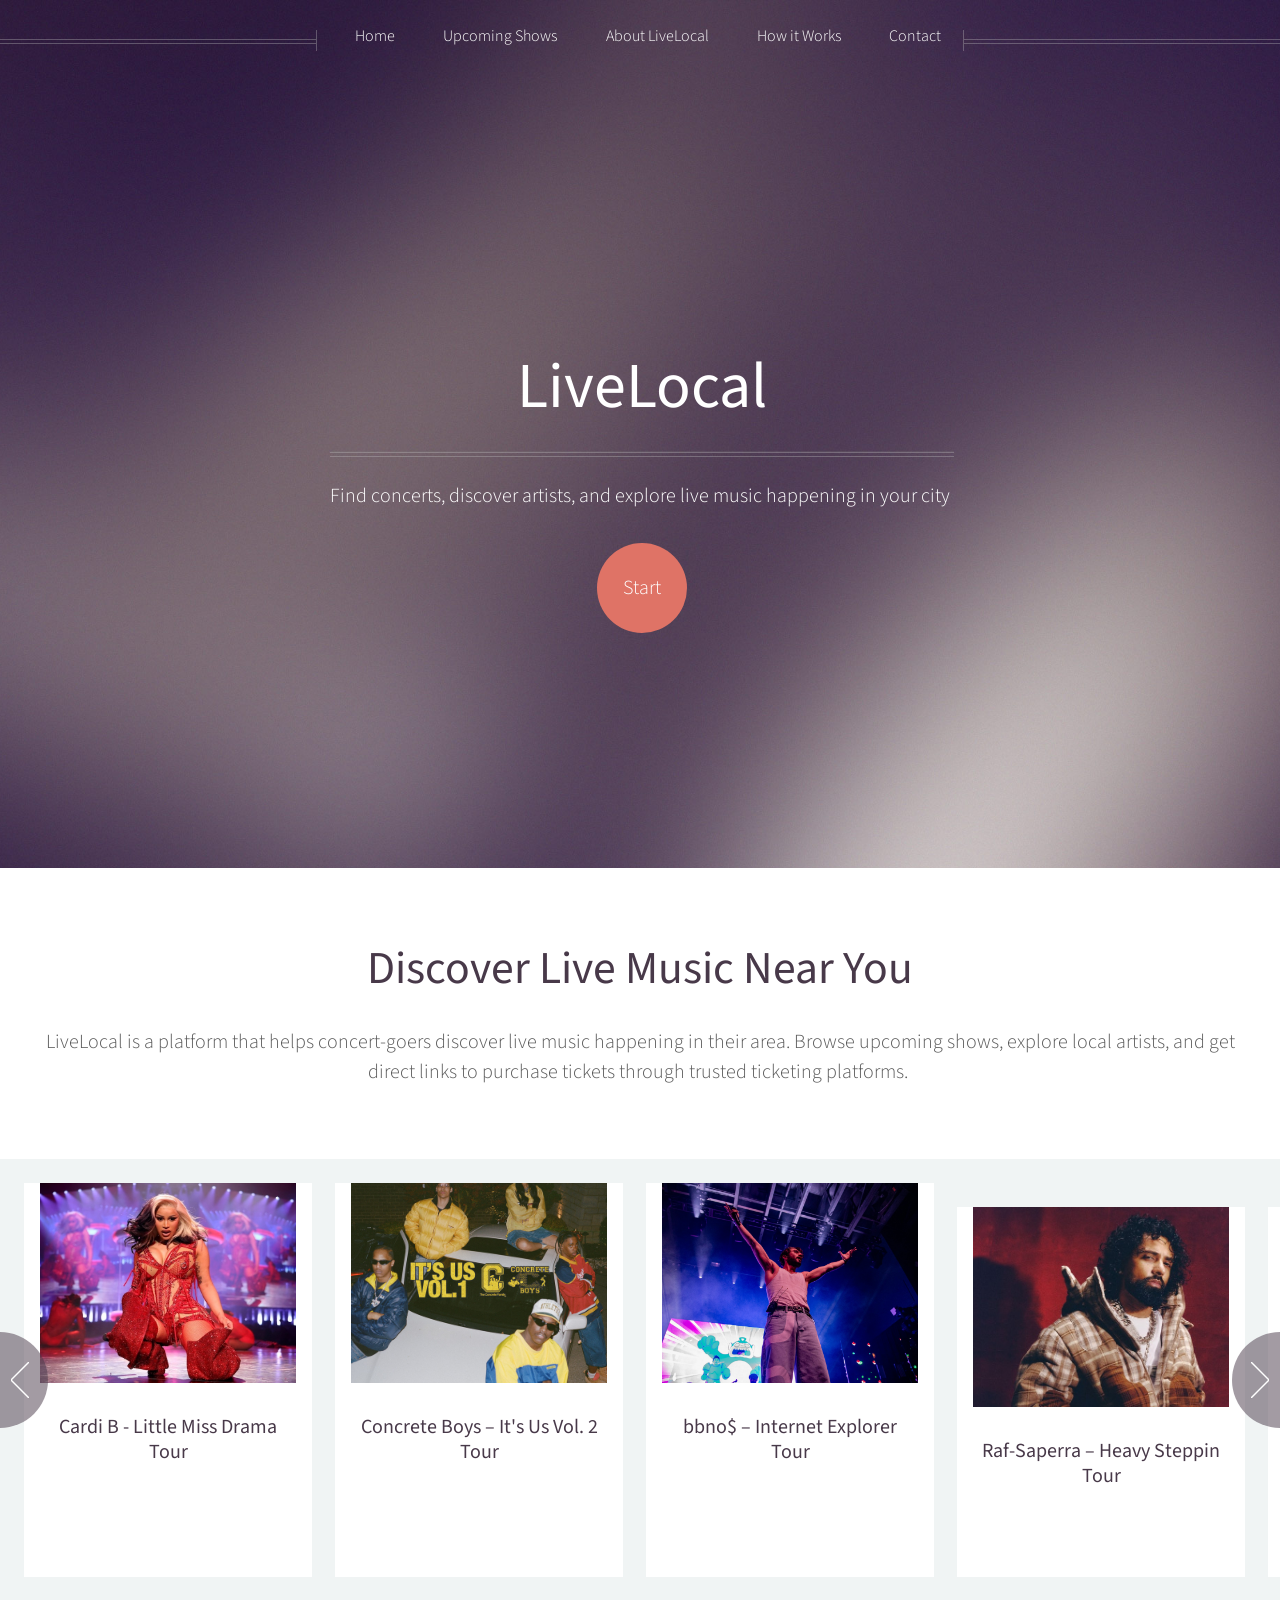
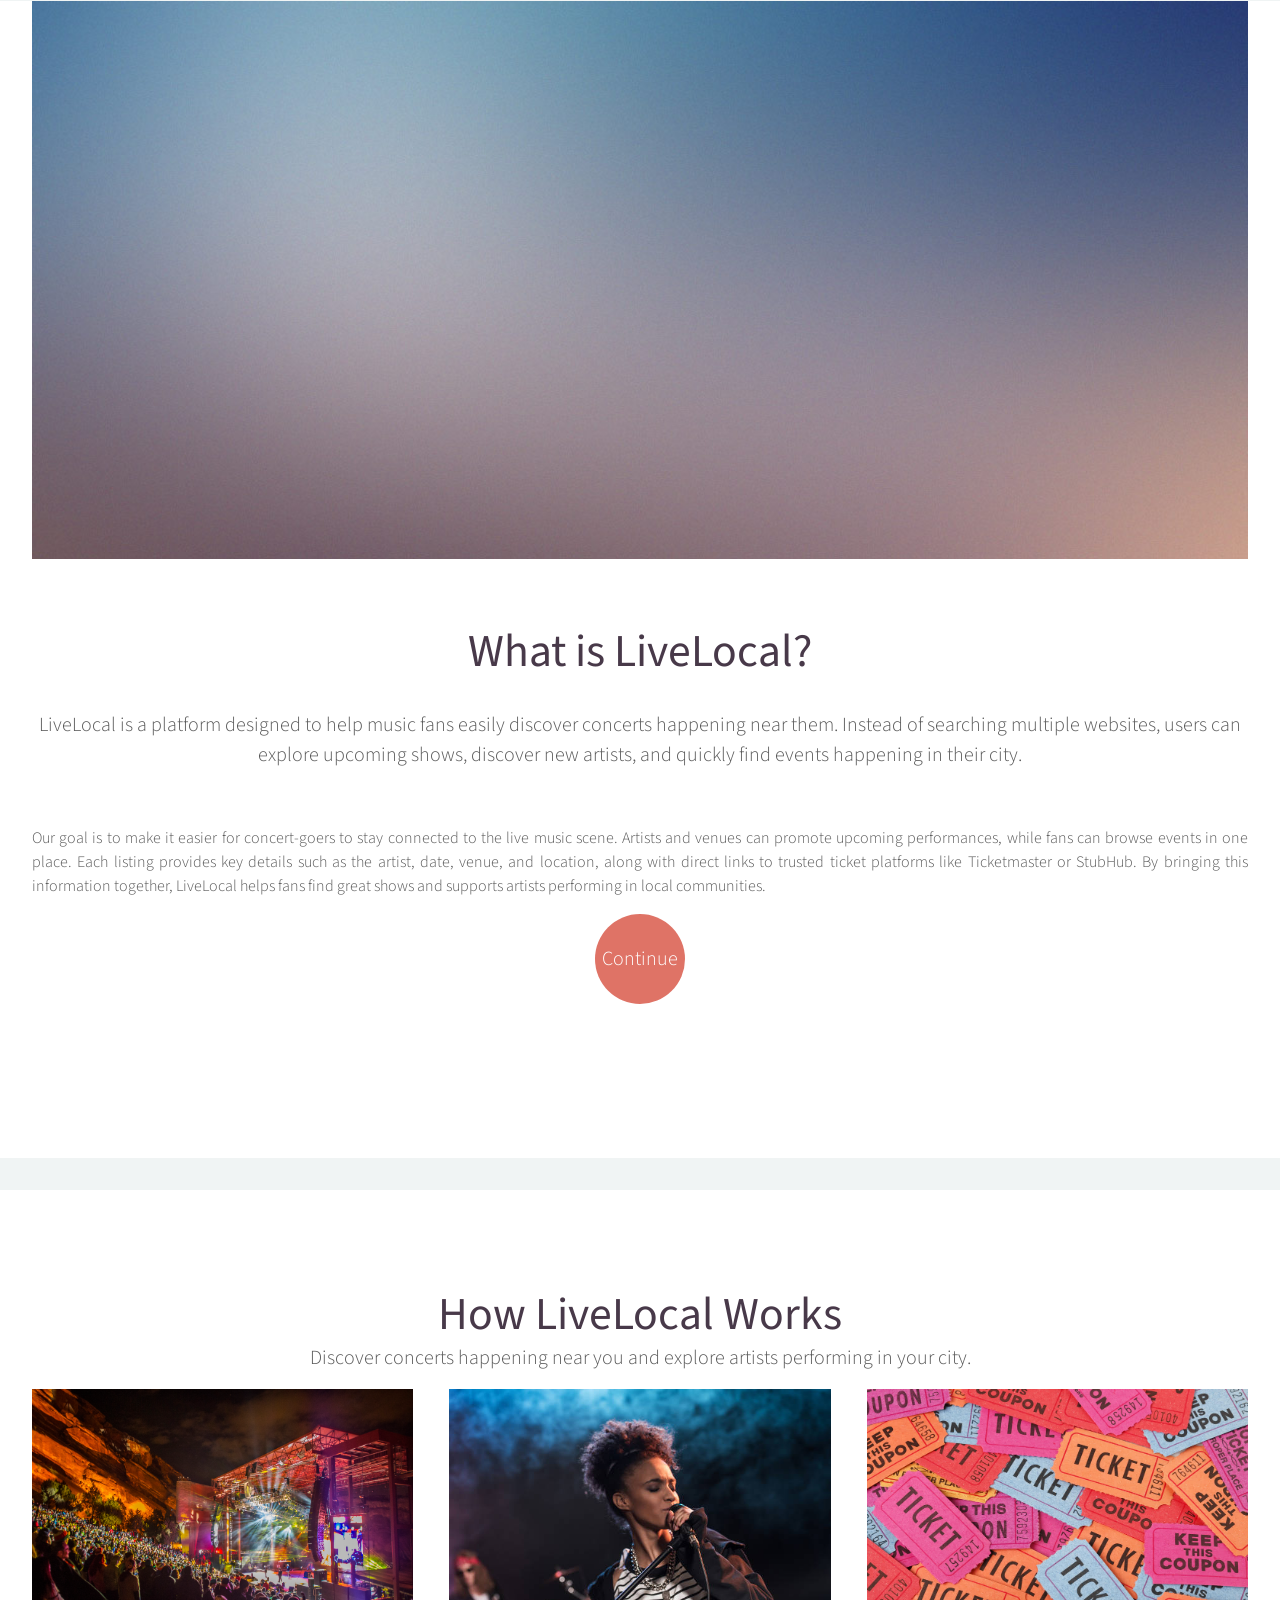
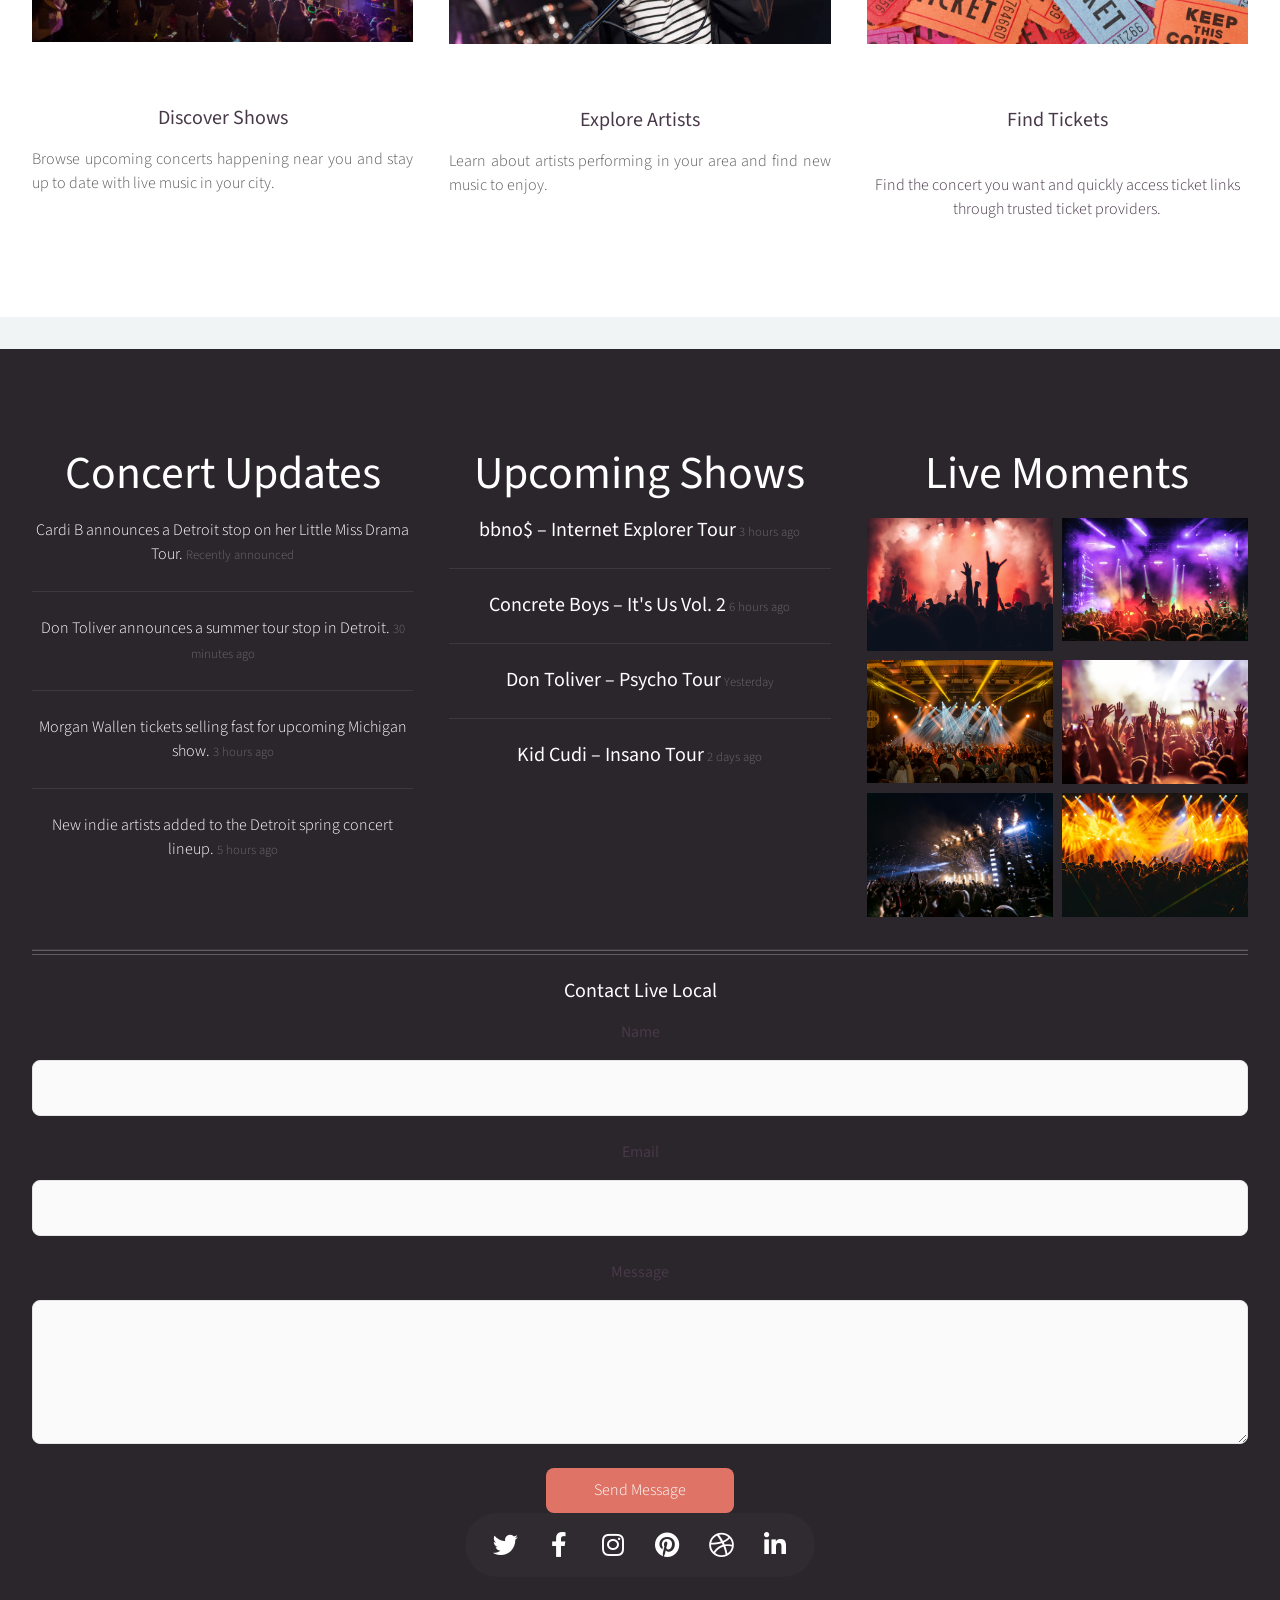
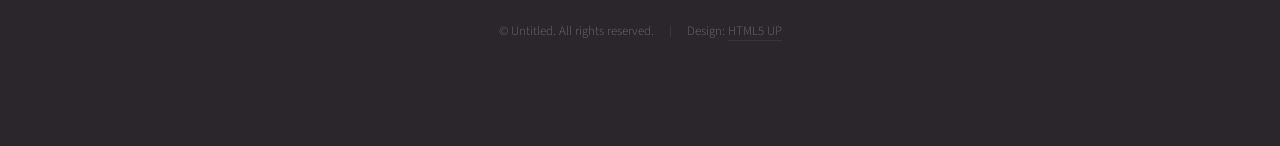
==== commit d1be0871: "Update index.html" ====
--- a/index.html
+++ b/index.html
@@ -6,9 +6,26 @@
 -->
 <html>
 	<head>
-		<title>Helios by HTML5 UP</title>
+		<title>LiveLocal</title>
 		<meta charset="utf-8" />
 		<meta name="viewport" content="width=device-width, initial-scale=1, user-scalable=no" />
+		<style>
+		.carousel article .image {
+    	height: 180px;
+    	width: 100%;
+    	overflow: hidden;
+    	display: block;
+    	left: 0;
+    	margin-right: 0;
+		}
+
+		.carousel article .image img {
+    	width: 100%;
+    	height: 100%;
+    	object-fit: cover;
+    	object-position: center;
+		}
+	</style>
 		<link rel="stylesheet" href="assets/css/main.css" />
 		<noscript><link rel="stylesheet" href="assets/css/noscript.css" /></noscript>
 	</head>
@@ -21,9 +38,9 @@
 					<!-- Inner -->
 						<div class="inner">
 							<header>
-								<h1><a href="index.html" id="logo">Starter Site</a></h1>
+								<h1><a href="index.html" id="logo">LiveLocal</a></h1>
 								<hr />
-								<p>Isabella Heath-Sheppard&nbsp;</p>
+								<p>Find concerts, discover artists, and explore live music happening in your city&nbsp;</p>
 							</header>
 							<footer>
 								<a href="#banner" class="button circled scrolly">Start</a>
@@ -33,42 +50,22 @@
 					<!-- Nav -->
 						<nav id="nav">
 							<ul>
-								<li><a href="index.html">Home</a></li>
-								<li>
-									<a href="#">Dropdown</a>
-									<ul>
-										<li><a href="#">Lorem ipsum dolor</a></li>
-										<li><a href="#">Magna phasellus</a></li>
-										<li><a href="#">Etiam dolore nisl</a></li>
-										<li>
-											<a href="#">And a submenu &hellip;</a>
-											<ul>
-												<li><a href="#">Lorem ipsum dolor</a></li>
-												<li><a href="#">Phasellus consequat</a></li>
-												<li><a href="#">Magna phasellus</a></li>
-												<li><a href="#">Etiam dolore nisl</a></li>
-											</ul>
-										</li>
-										<li><a href="#">Veroeros feugiat</a></li>
-									</ul>
-								</li>
-								<li><a href="left-sidebar.html">Left Sidebar</a></li>
-								<li><a href="right-sidebar.html">Right Sidebar</a></li>
-								<li><a href="no-sidebar.html">No Sidebar</a></li>
+								<li><a href="#header">Home</a></li>
+								<li><a href="#banner">Upcoming Shows</a></li>
+								<li><a href="#main">About LiveLocal</a></li>
+								<li><a href="#features">How it Works</a></li>
+								<li><a href="#footer">Contact</a></li>
 							</ul>
 						</nav>
-
-				</div>
 
 			<!-- Banner -->
 				<section id="banner">
 					<header>
-						<h2>Hi. You're looking at <strong>Helios</strong>.</h2>
-						<p>
-							A (free) responsive site template by <a href="http://html5up.net">HTML5 UP</a>.
-							Built with HTML5/CSS3 and released under the <a href="http://html5up.net/license">CCA</a> license.
-						</p>
-					</header>
+						<h2>Discover Live Music Near You</h2>
+					  <p><br>
+					  </p>
+						<p> LiveLocal is a platform that helps concert-goers discover live music happening in their area. Browse upcoming shows, explore local artists, and get direct links to purchase tickets through trusted ticketing platforms.&nbsp; </p>
+                    </header>
 				</section>
 
 			<!-- Carousel -->
@@ -76,83 +73,83 @@
 					<div class="reel">
 
 						<article>
-							<a href="#" class="image featured"><img src="images/pic01.jpg" alt="" /></a>
-							<header>
-								<h3><a href="#">Pulvinar sagittis congue</a></h3>
-							</header>
-							<p>Commodo id natoque malesuada sollicitudin elit suscipit magna.</p>
-						</article>
-
-						<article>
-							<a href="#" class="image featured"><img src="images/pic02.jpg" alt="" /></a>
-							<header>
-								<h3><a href="#">Fermentum sagittis proin</a></h3>
-							</header>
-							<p>Commodo id natoque malesuada sollicitudin elit suscipit magna.</p>
-						</article>
-
-						<article>
-							<a href="#" class="image featured"><img src="images/pic03.jpg" alt="" /></a>
-							<header>
-								<h3><a href="#">Sed quis rhoncus placerat</a></h3>
-							</header>
-							<p>Commodo id natoque malesuada sollicitudin elit suscipit magna.</p>
-						</article>
-
-						<article>
-							<a href="#" class="image featured"><img src="images/pic04.jpg" alt="" /></a>
-							<header>
-								<h3><a href="#">Ultrices urna sit lobortis</a></h3>
-							</header>
-							<p>Commodo id natoque malesuada sollicitudin elit suscipit magna.</p>
-						</article>
-
-						<article>
-							<a href="#" class="image featured"><img src="images/pic05.jpg" alt="" /></a>
-							<header>
-								<h3><a href="#">Varius magnis sollicitudin</a></h3>
-							</header>
-							<p>Commodo id natoque malesuada sollicitudin elit suscipit magna.</p>
-						</article>
-
-						<article>
-							<a href="#" class="image featured"><img src="images/pic01.jpg" alt="" /></a>
-							<header>
-								<h3><a href="#">Pulvinar sagittis congue</a></h3>
-							</header>
-							<p>Commodo id natoque malesuada sollicitudin elit suscipit magna.</p>
-						</article>
-
-						<article>
-							<a href="#" class="image featured"><img src="images/pic02.jpg" alt="" /></a>
-							<header>
-								<h3><a href="#">Fermentum sagittis proin</a></h3>
-							</header>
-							<p>Commodo id natoque malesuada sollicitudin elit suscipit magna.</p>
-						</article>
-
-						<article>
-							<a href="#" class="image featured"><img src="images/pic03.jpg" alt="" /></a>
-							<header>
-								<h3><a href="#">Sed quis rhoncus placerat</a></h3>
-							</header>
-							<p>Commodo id natoque malesuada sollicitudin elit suscipit magna.</p>
-						</article>
-
-						<article>
-							<a href="#" class="image featured"><img src="images/pic04.jpg" alt="" /></a>
-							<header>
-								<h3><a href="#">Ultrices urna sit lobortis</a></h3>
-							</header>
-							<p>Commodo id natoque malesuada sollicitudin elit suscipit magna.</p>
-						</article>
-
-						<article>
-							<a href="#" class="image featured"><img src="images/pic05.jpg" alt="" /></a>
-							<header>
-								<h3><a href="#">Varius magnis sollicitudin</a></h3>
-							</header>
-							<p>Commodo id natoque malesuada sollicitudin elit suscipit magna.</p>
+							<a href="#" class="image featured"><img src="images/cardi-setlist-header.jpeg" alt=""/></a>
+							<header>
+								<h3><a href="#">Cardi B - Little Miss Drama Tour</a></h3>
+							</header>
+							<p>March 15, 2026 • Little Caesars Arena • Detroit, MI</p>
+						</article>
+
+						<article>
+							<a href="#" class="image featured"><img src="images/CONCRETE BOYS TOUR image.jpg" alt=""/></a>
+							<header>
+								<h3><a href="#">Concrete Boys – It's Us Vol. 2 Tour</a></h3>
+							</header>
+							<p>April 11, 2026 • Saint Andrew's Hall • Detroit, MI</p>
+						</article>
+
+						<article>
+							<a href="#" class="image featured"><img src="images/bbno$ image.jpg" alt=""/></a>
+							<header>
+								<h3><a href="#">bbno$ – Internet Explorer Tour</a></h3>
+							</header>
+							<p>March 16, 2026 • The Fillmore Detroit • Detroit, MI</p>
+						</article>
+
+						<article>
+							<a href="#" class="image featured"><img src="images/Raf-Saperra image.jpg" alt=""/></a>
+							<header>
+								<h3><a href="#">Raf-Saperra – Heavy Steppin Tour</a></h3>
+							</header>
+							<p>April 2, 2026 • The Shelter • Detroit, MI</p>
+						</article>
+
+						<article>
+							<a href="#" class="image featured"><img src="images/Morgan-wallen-concert-image.jpg" alt=""/></a>
+							<header>
+								<h3><a href="#">Morgan Wallen – One Night At A Time Tour</a></h3>
+							</header>
+							<p>June 28, 2026 • Ford Field • Detroit, MI</p>
+						</article>
+
+						<article>
+							<a href="#" class="image featured"><img src="images/quinn-xcii-concert-image.jpg" alt=""/></a>
+							<header>
+								<h3><a href="#">Quinn XCII – Live in Detroit</a></h3>
+							</header>
+							<p>May 10, 2026 • Michigan Lottery Amphitheatre • Detroit, MI</p>
+						</article>
+
+						<article>
+							<a href="#" class="image featured"><img src="images/Kid-cudi-concert-image.jpg" alt=""/></a>
+							<header>
+								<h3><a href="#">Kid Cudi – Live in Detroit</a></h3>
+							</header>
+							<p>July 5, 2026 • Little Caesars Arena • Detroit, MI</p>
+						</article>
+
+						<article>
+							<a href="#" class="image featured"><img src="images/pitbull-concert-image.jpg" alt=""/></a>
+							<header>
+								<h3><a href="#">Pitbull – Party After Dark Tour</a></h3>
+							</header>
+							<p>August 15, 2026 • Pine Knob Music Theatre • Detroit, MI</p>
+						</article>
+
+						<article>
+							<a href="#" class="image featured"><img src="images/nba-youngboy-3-scaled.jpg" alt=""/></a>
+							<header>
+								<h3><a href="#">NBA YoungBoy – Live in Detroit</a></h3>
+							</header>
+							<p>May 22, 2026 • Little Caesars Arena • Detroit, MI</p>
+						</article>
+
+						<article>
+							<a href="#" class="image featured"><img src="images/don-toliver.jpg" alt=""/></a>
+							<header>
+								<h3><a href="#">Don Toliver – Live in Detroit</a></h3>
+							</header>
+							<p>June 12, 2026 • The Fillmore Detroit • Detroit, MI</p>
 						</article>
 
 					</div>
@@ -164,25 +161,18 @@
 					<article id="main" class="container special">
 						<a href="#" class="image featured"><img src="images/pic06.jpg" alt="" /></a>
 						<header>
-							<h2><a href="#">Sed massa imperdiet magnis</a></h2>
-							<p>
-								Sociis aenean eu aenean mollis mollis facilisis primis ornare penatibus aenean. Cursus ac enim
-								pulvinar curabitur morbi convallis. Lectus malesuada sed fermentum dolore amet.
-							</p>
-						</header>
-						<p>
-							Commodo id natoque malesuada sollicitudin elit suscipit. Curae suspendisse mauris posuere accumsan massa
-							posuere lacus convallis tellus interdum. Amet nullam fringilla nibh nulla convallis ut venenatis purus
-							sit arcu sociis. Nunc fermentum adipiscing tempor cursus nascetur adipiscing adipiscing. Primis aliquam
-							mus lacinia lobortis phasellus suscipit. Fermentum lobortis non tristique ante proin sociis accumsan
-							lobortis. Auctor etiam porttitor phasellus tempus cubilia ultrices tempor sagittis. Nisl fermentum
-							consequat integer interdum integer purus sapien. Nibh eleifend nulla nascetur pharetra commodo mi augue
-							interdum tellus. Ornare cursus augue feugiat sodales velit lorem. Semper elementum ullamcorper lacinia
-							natoque aenean scelerisque.
-						</p>
-						<footer>
-							<a href="#" class="button">Continue Reading</a>
-						</footer>
+							<h2><a href="#">What is LiveLocal?</a></h2>
+						  <p><br>
+						  </p>
+							<p> LiveLocal is a platform designed to help music fans easily discover concerts happening near them. Instead of searching multiple websites, users can explore upcoming shows, discover new artists,
+							  and quickly find events happening in their city. </p>
+                        </header>
+						<p><br>
+					  </p>
+						<p> Our goal is to make it easier for concert-goers to stay connected to the live music scene. Artists and venues can promote upcoming performances, while fans can browse events in one place. Each listing provides key details such as the artist, date, venue, and location, along with direct links to trusted ticket platforms like Ticketmaster or StubHub. By bringing this information together, LiveLocal helps fans find great shows and supports artists performing in local communities. </p>
+<footer>
+		  <a href="#" class="button">Continue Reading</a>
+		</footer>
 					</article>
 
 				</div>
@@ -192,40 +182,37 @@
 
 					<section id="features" class="container special">
 						<header>
-							<h2>Morbi ullamcorper et varius leo lacus</h2>
-							<p>Ipsum volutpat consectetur orci metus consequat imperdiet duis integer semper magna.</p>
+							<h2>How LiveLocal Works</h2>
+							<p>Discover concerts happening near you and explore artists performing in your city.</p>
 						</header>
 						<div class="row">
 							<article class="col-4 col-12-mobile special">
-								<a href="#" class="image featured"><img src="images/pic07.jpg" alt="" /></a>
+								<a href="#" class="image featured"><img src="images/red-rocks-image.jpg" alt=""></a>
 								<header>
-									<h3><a href="#">Gravida aliquam penatibus</a></h3>
+									<h3><a href="#">Discover Shows</a></h3>
 								</header>
 								<p>
-									Amet nullam fringilla nibh nulla convallis tique ante proin sociis accumsan lobortis. Auctor etiam
-									porttitor phasellus tempus cubilia ultrices tempor sagittis. Nisl fermentum consequat integer interdum.
+								  Browse upcoming concerts happening near you and stay up to date with live music in your city.
 								</p>
 							</article>
 							<article class="col-4 col-12-mobile special">
-								<a href="#" class="image featured"><img src="images/pic08.jpg" alt="" /></a>
+								<a href="#" class="image featured"><img src="images/female-artist.jpg" alt="" /></a>
+									<header>
+								<h3><a href="#">Explore Artists</a></h3>
+								</header>
+							  <p>
+							Learn about artists performing in your area and find new music to enjoy.
+							</p>
+							</article>
+							<article class="col-4 col-12-mobile special">
+								<a href="#" class="image featured"><img src="images/tickets-picture.jpg" alt="" /></a>
 								<header>
-									<h3><a href="#">Sed quis rhoncus placerat</a></h3>
+									<h3><a href="#">Find Tickets</a></h3>
 								</header>
 								<p>
-									Amet nullam fringilla nibh nulla convallis tique ante proin sociis accumsan lobortis. Auctor etiam
-									porttitor phasellus tempus cubilia ultrices tempor sagittis. Nisl fermentum consequat integer interdum.
-								</p>
-							</article>
-							<article class="col-4 col-12-mobile special">
-								<a href="#" class="image featured"><img src="images/pic09.jpg" alt="" /></a>
-								<header>
-									<h3><a href="#">Magna laoreet et aliquam</a></h3>
-								</header>
-								<p>
-									Amet nullam fringilla nibh nulla convallis tique ante proin sociis accumsan lobortis. Auctor etiam
-									porttitor phasellus tempus cubilia ultrices tempor sagittis. Nisl fermentum consequat integer interdum.
-								</p>
-							</article>
+								  <br>
+                                </p>
+							Find the concert you want and quickly access ticket links through trusted ticket providers.							</article>
 						</div>
 					</section>
 
@@ -238,47 +225,48 @@
 
 							<!-- Tweets -->
 								<section class="col-4 col-12-mobile">
-									<header>
-										<h2 class="icon brands fa-twitter circled"><span class="label">Tweets</span></h2>
-									</header>
-									<ul class="divided">
-										<li>
-											<article class="tweet">
-												Amet nullam fringilla nibh nulla convallis tique ante sociis accumsan.
-												<span class="timestamp">5 minutes ago</span>
-											</article>
-										</li>
-										<li>
-											<article class="tweet">
-												Hendrerit rutrum quisque.
-												<span class="timestamp">30 minutes ago</span>
-											</article>
-										</li>
-										<li>
-											<article class="tweet">
-												Curabitur donec nulla massa laoreet nibh. Lorem praesent montes.
-												<span class="timestamp">3 hours ago</span>
-											</article>
-										</li>
-										<li>
-											<article class="tweet">
-												Lacus natoque cras rhoncus curae dignissim ultricies. Convallis orci aliquet.
-												<span class="timestamp">5 hours ago</span>
-											</article>
-										</li>
-									</ul>
-								</section>
+        						<header>
+            <h2>Concert Updates</h2>
+        </header>
+        <ul class="divided">
+            <li>
+                <article class="tweet">
+    Cardi B announces a Detroit stop on her Little Miss Drama Tour.
+    <span class="timestamp">Recently announced</span>
+</article>
+            </li>
+            <li>
+                <article class="tweet">
+                    Don Toliver announces a summer tour stop in Detroit.
+                    <span class="timestamp">30 minutes ago</span>
+                </article>
+            </li>
+            <li>
+                <article class="tweet">
+                    Morgan Wallen tickets selling fast for upcoming Michigan show.
+                    <span class="timestamp">3 hours ago</span>
+                </article>
+            </li>
+            <li>
+                <article class="tweet">
+                    New indie artists added to the Detroit spring concert lineup.
+                    <span class="timestamp">5 hours ago</span>
+                </article>
+            </li>
+        </ul>
+    </section>
+										
 
 							<!-- Posts -->
 								<section class="col-4 col-12-mobile">
 									<header>
-										<h2 class="icon solid fa-file circled"><span class="label">Posts</span></h2>
+										<h2>Upcoming Shows</h2>
 									</header>
 									<ul class="divided">
 										<li>
 											<article class="post stub">
 												<header>
-													<h3><a href="#">Nisl fermentum integer</a></h3>
+													<h3><a href="#">bbno$ – Internet Explorer Tour</a></h3>
 												</header>
 												<span class="timestamp">3 hours ago</span>
 											</article>
@@ -286,7 +274,7 @@
 										<li>
 											<article class="post stub">
 												<header>
-													<h3><a href="#">Phasellus portitor lorem</a></h3>
+													<h3><a href="#">Concrete Boys – It's Us Vol. 2</a></h3>
 												</header>
 												<span class="timestamp">6 hours ago</span>
 											</article>
@@ -294,7 +282,7 @@
 										<li>
 											<article class="post stub">
 												<header>
-													<h3><a href="#">Magna tempus consequat</a></h3>
+													<h3><a href="#">Don Toliver – Psycho Tour</a></h3>
 												</header>
 												<span class="timestamp">Yesterday</span>
 											</article>
@@ -302,7 +290,7 @@
 										<li>
 											<article class="post stub">
 												<header>
-													<h3><a href="#">Feugiat lorem ipsum</a></h3>
+													<h3><a href="#">Kid Cudi – Insano Tour</a></h3>
 												</header>
 												<span class="timestamp">2 days ago</span>
 											</article>
@@ -313,26 +301,26 @@
 							<!-- Photos -->
 								<section class="col-4 col-12-mobile">
 									<header>
-										<h2 class="icon solid fa-camera circled"><span class="label">Photos</span></h2>
+										<h2>Live Moments</h2>
 									</header>
 									<div class="row gtr-25">
 										<div class="col-6">
-											<a href="#" class="image fit"><img src="images/pic10.jpg" alt="" /></a>
-										</div>
-										<div class="col-6">
-											<a href="#" class="image fit"><img src="images/pic11.jpg" alt="" /></a>
-										</div>
-										<div class="col-6">
-											<a href="#" class="image fit"><img src="images/pic12.jpg" alt="" /></a>
-										</div>
-										<div class="col-6">
-											<a href="#" class="image fit"><img src="images/pic13.jpg" alt="" /></a>
-										</div>
-										<div class="col-6">
-											<a href="#" class="image fit"><img src="images/pic14.jpg" alt="" /></a>
-										</div>
-										<div class="col-6">
-											<a href="#" class="image fit"><img src="images/pic15.jpg" alt="" /></a>
+											<a href="#" class="image fit"><img src="images/concert-image-1.jpg" alt="" /></a>
+										</div>
+										<div class="col-6">
+											<a href="#" class="image fit"><img src="images/concert-image-2.jpg" alt="" /></a>
+										</div>
+										<div class="col-6">
+											<a href="#" class="image fit"><img src="images/concert-image-3.jpg" alt="" /></a>
+										</div>
+										<div class="col-6">
+											<a href="#" class="image fit"><img src="images/concert-image-4.jpg" alt="" /></a>
+										</div>
+										<div class="col-6">
+											<a href="#" class="image fit"><img src="images/concert-image-5.jpg" alt="" /></a>
+										</div>
+										<div class="col-6">
+											<a href="#" class="image fit"><img src="images/concert-image-6.jpg" alt="" /></a>
 										</div>
 									</div>
 								</section>
@@ -345,9 +333,26 @@
 								<!-- Contact -->
 									<section class="contact">
 										<header>
-											<h3>Nisl turpis nascetur interdum?</h3>
+											<h3>Contact Live Local</h3>
 										</header>
-										<p>Urna nisl non quis interdum mus ornare ridiculus egestas ridiculus lobortis vivamus tempor aliquet.</p>
+										<form action="https://formspree.io/f/xojndzrp" method="POST">
+											<div>
+												<label for="name">Name</label>
+												<input type="text" name="name" id="name" required>
+											</div>
+											<br>
+											<div>
+												<label for="email">Email</label>
+												<input type="email" name="email" id="email" required>
+											</div>
+											<br>
+											<div>
+												<label for="message">Message</label>
+												<textarea name="message" id="message" rows="4" required></textarea>
+											</div>
+											<br>
+											<input type="submit" value="Send Message">
+										</form>
 										<ul class="icons">
 											<li><a href="#" class="icon brands fa-twitter"><span class="label">Twitter</span></a></li>
 											<li><a href="#" class="icon brands fa-facebook-f"><span class="label">Facebook</span></a></li>
@@ -370,7 +375,7 @@
 						</div>
 					</div>
 				</div>
-
+			</div>
 		</div>
 
 		<!-- Scripts -->
@@ -385,4 +390,3 @@
 
 	</body>
 </html>
-
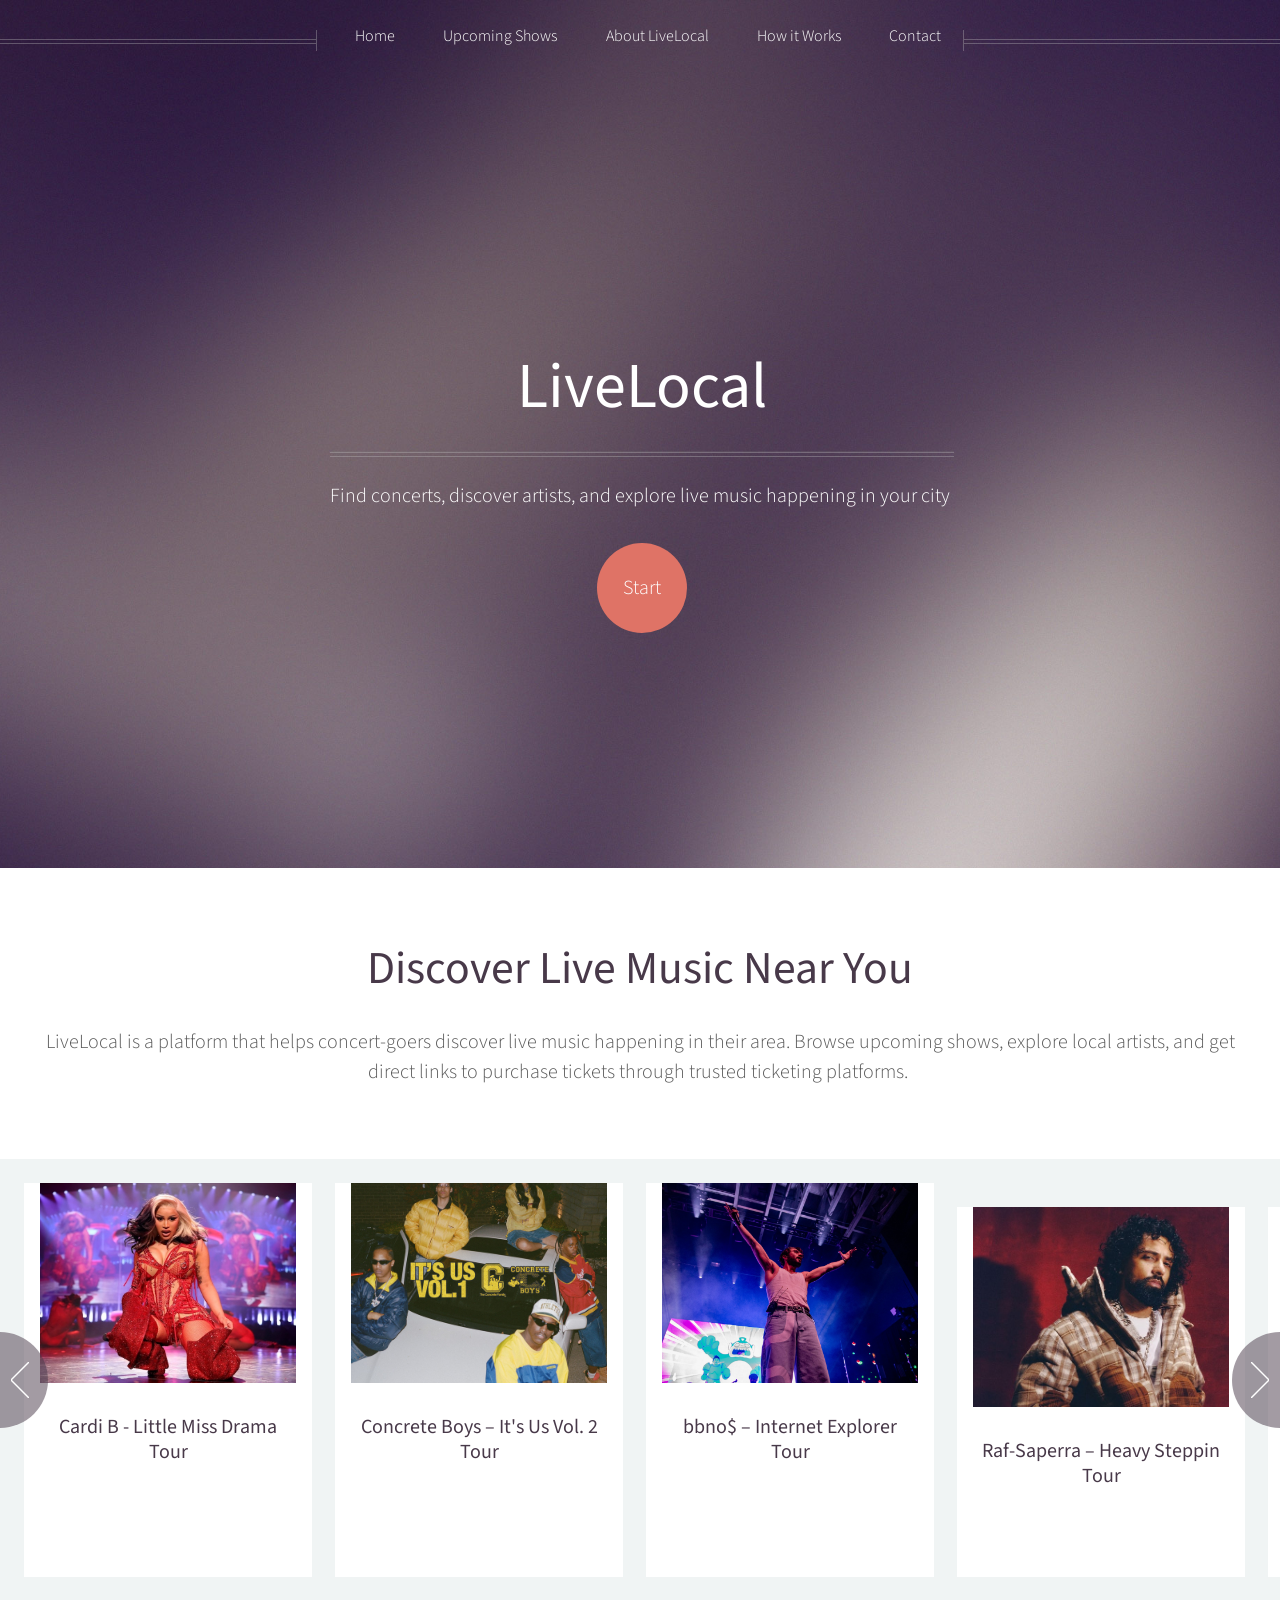
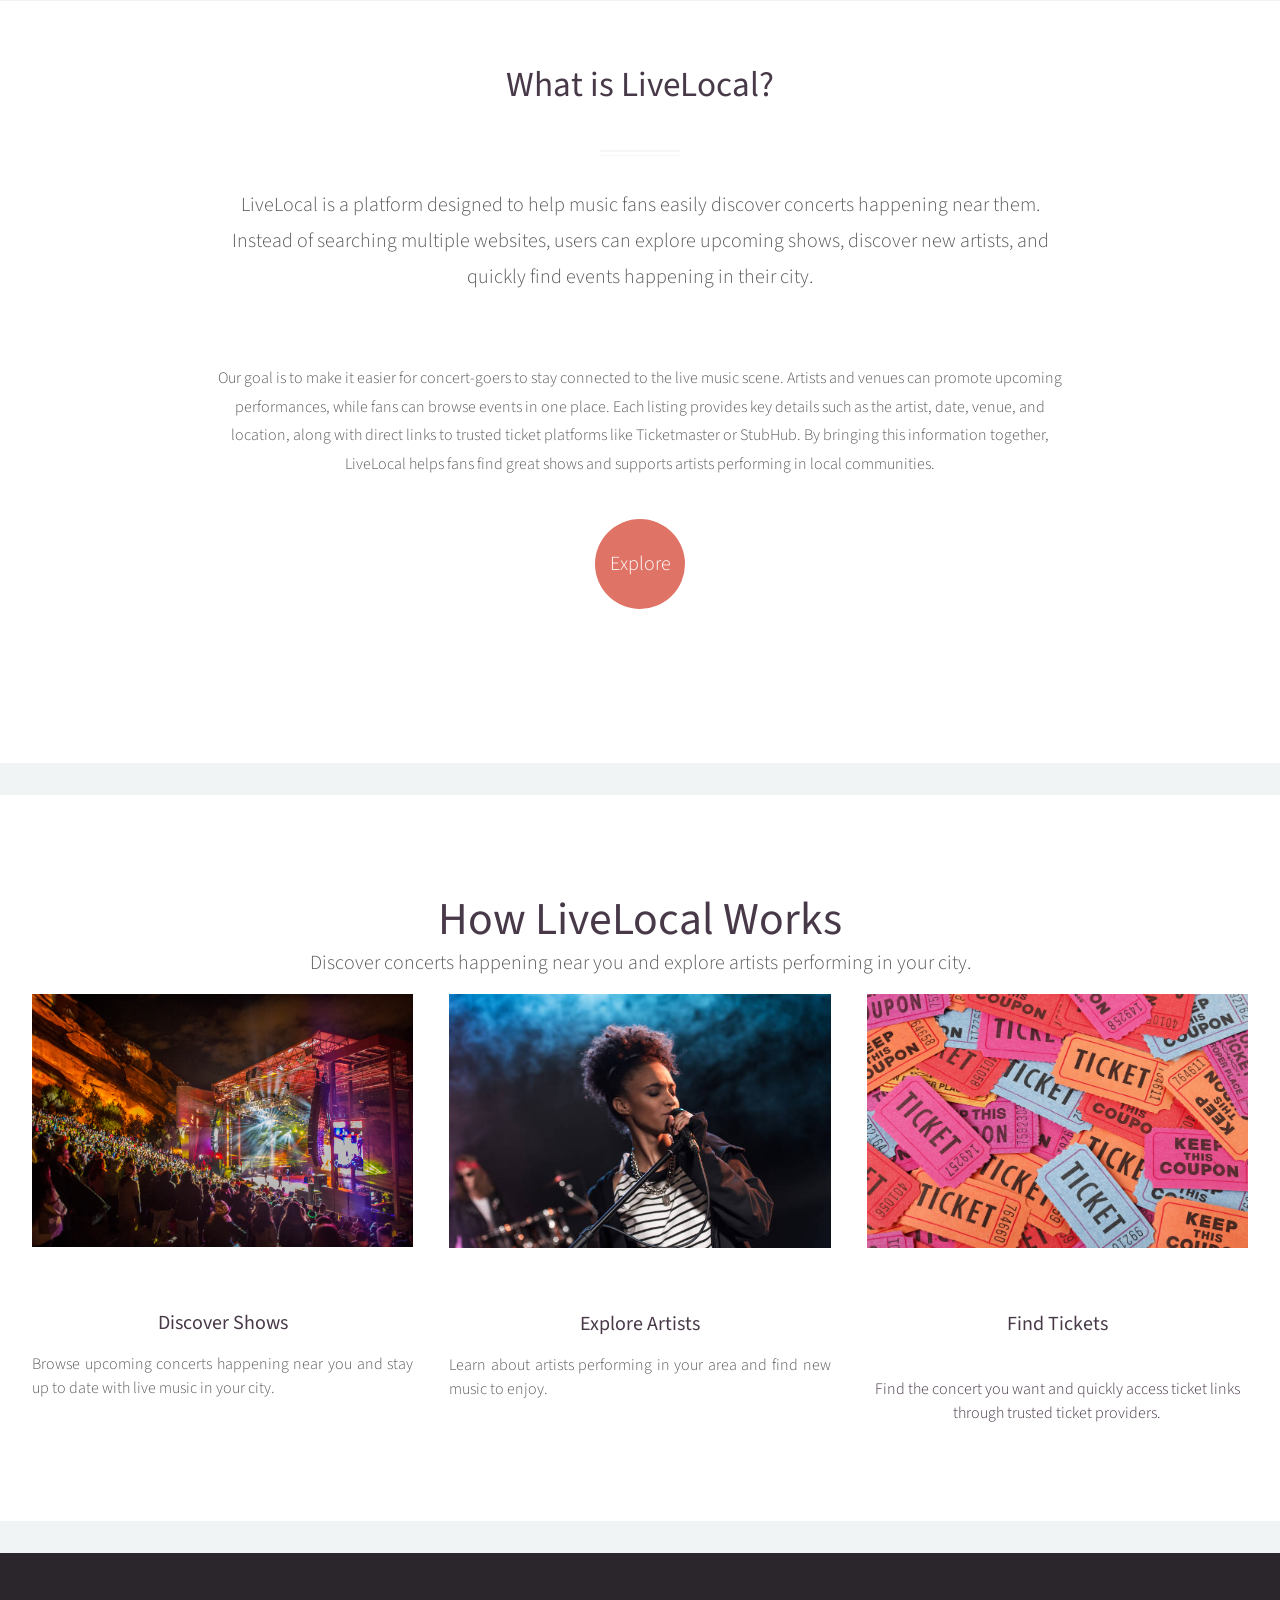
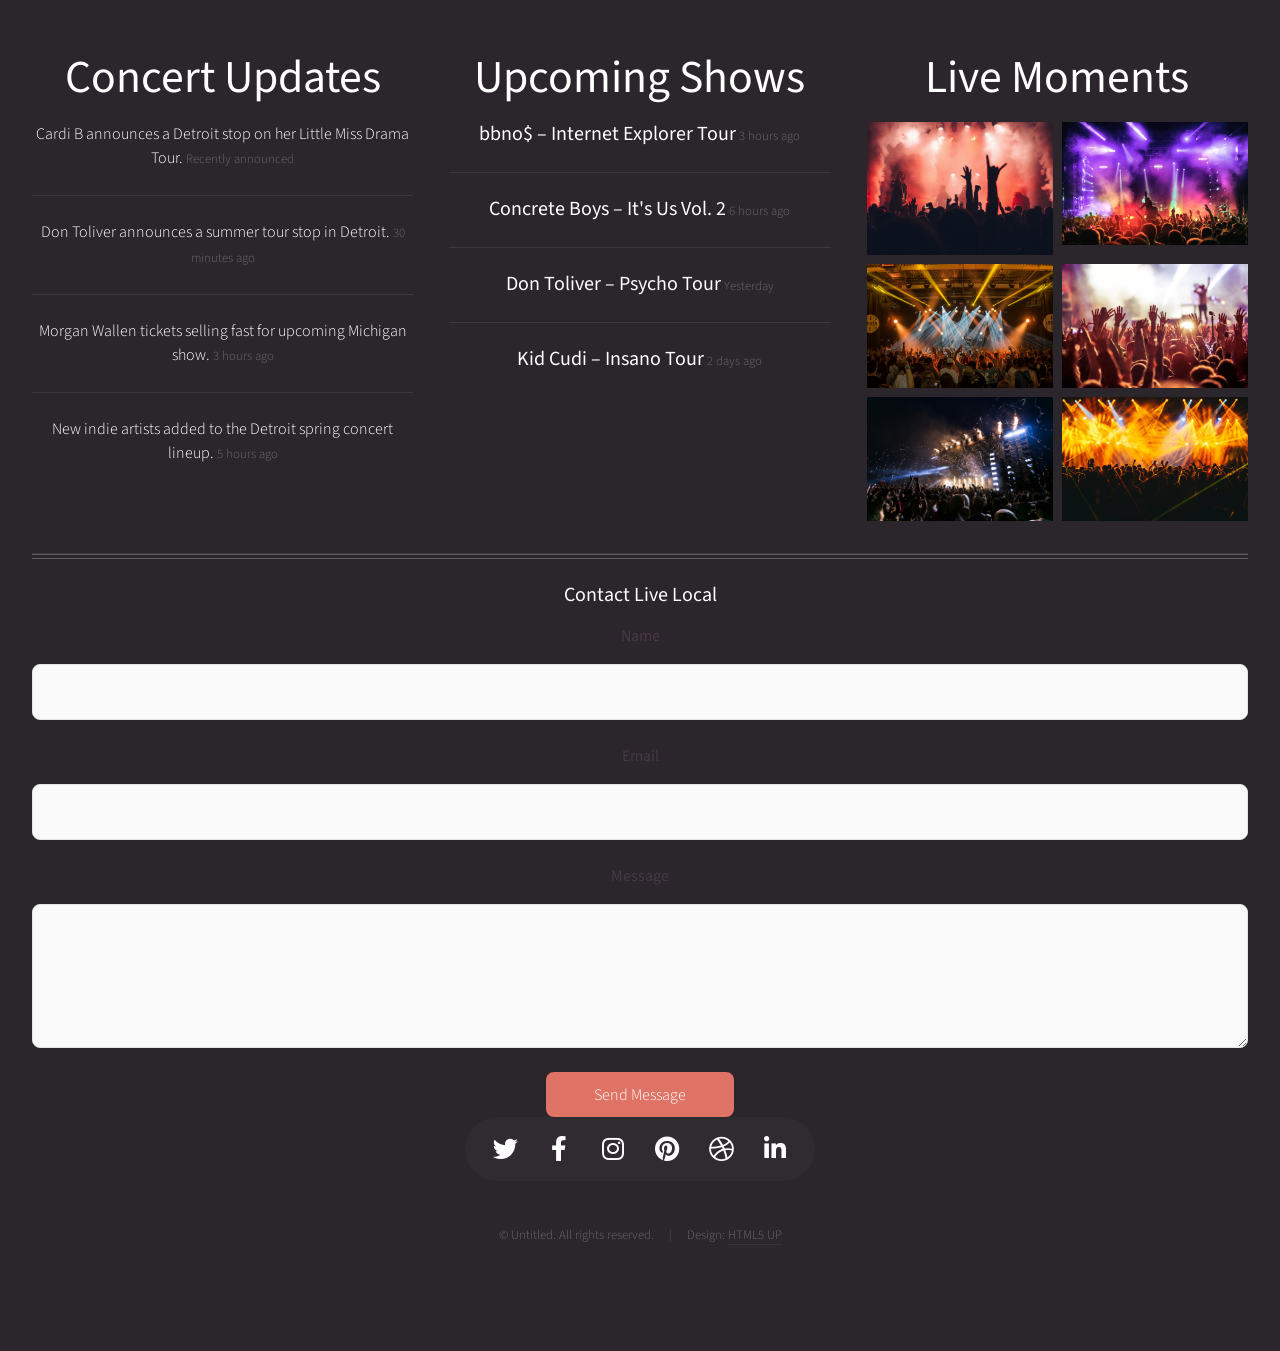
==== commit 486e0a87: "Update index.html" ====
--- a/index.html
+++ b/index.html
@@ -25,6 +25,18 @@
     	object-fit: cover;
     	object-position: center;
 		}
+			
+		#main p {
+   		max-width: 850px;
+   		margin: 0 auto 1.5em auto;
+	    text-align: center;
+    	line-height: 1.8;
+		}
+
+		#main h2 {
+    	font-size: 2.2em;
+    	margin-bottom: .5em;
+		}
 	</style>
 		<link rel="stylesheet" href="assets/css/main.css" />
 		<noscript><link rel="stylesheet" href="assets/css/noscript.css" /></noscript>
@@ -52,9 +64,9 @@
 							<ul>
 								<li><a href="#header">Home</a></li>
 								<li><a href="#banner">Upcoming Shows</a></li>
-								<li><a href="#main">About LiveLocal</a></li>
+								<li><a href="#about">About LiveLocal</a></li>
 								<li><a href="#features">How it Works</a></li>
-								<li><a href="#footer">Contact</a></li>
+								<li><a href="#contact">Contact</a></li>
 							</ul>
 						</nav>
 
@@ -156,23 +168,28 @@
 				</section>
 
 			<!-- Main -->
-				<div class="wrapper style2">
+				<div id="about" class="wrapper style2">
 
 					<article id="main" class="container special">
-						<a href="#" class="image featured"><img src="images/pic06.jpg" alt="" /></a>
+						
 						<header>
+							<h2>&nbsp;</h2>
 							<h2><a href="#">What is LiveLocal?</a></h2>
+<hr style="width:80px;margin:1.2em auto;opacity:.35;">
+							
 						  <p><br>
 						  </p>
 							<p> LiveLocal is a platform designed to help music fans easily discover concerts happening near them. Instead of searching multiple websites, users can explore upcoming shows, discover new artists,
 							  and quickly find events happening in their city. </p>
                         </header>
 						<p><br>
-					  </p>
-						<p> Our goal is to make it easier for concert-goers to stay connected to the live music scene. Artists and venues can promote upcoming performances, while fans can browse events in one place. Each listing provides key details such as the artist, date, venue, and location, along with direct links to trusted ticket platforms like Ticketmaster or StubHub. By bringing this information together, LiveLocal helps fans find great shows and supports artists performing in local communities. </p>
-<footer>
-		  <a href="#" class="button">Continue Reading</a>
-		</footer>
+					  	</p>
+						<p> Our goal is to make it easier for concert-goers to stay connected to the live music scene. Artists and venues can promote upcoming performances, while fans can browse events in one place. Each listing provides key details such as the artist, date, venue, and location, along with direct links to trusted ticket platforms like Ticketmaster or StubHub. By bringing this information together, LiveLocal helps fans find great shows and supports artists performing in local communities. 
+						</p>
+						
+						<footer style="margin-top:2.5em;">
+							<a href="#features" class="button">Explore Artists</a>
+						</footer>
 					</article>
 
 				</div>
@@ -331,7 +348,7 @@
 							<div class="col-12">
 
 								<!-- Contact -->
-									<section class="contact">
+									<section id="contact" class="contact">
 										<header>
 											<h3>Contact Live Local</h3>
 										</header>
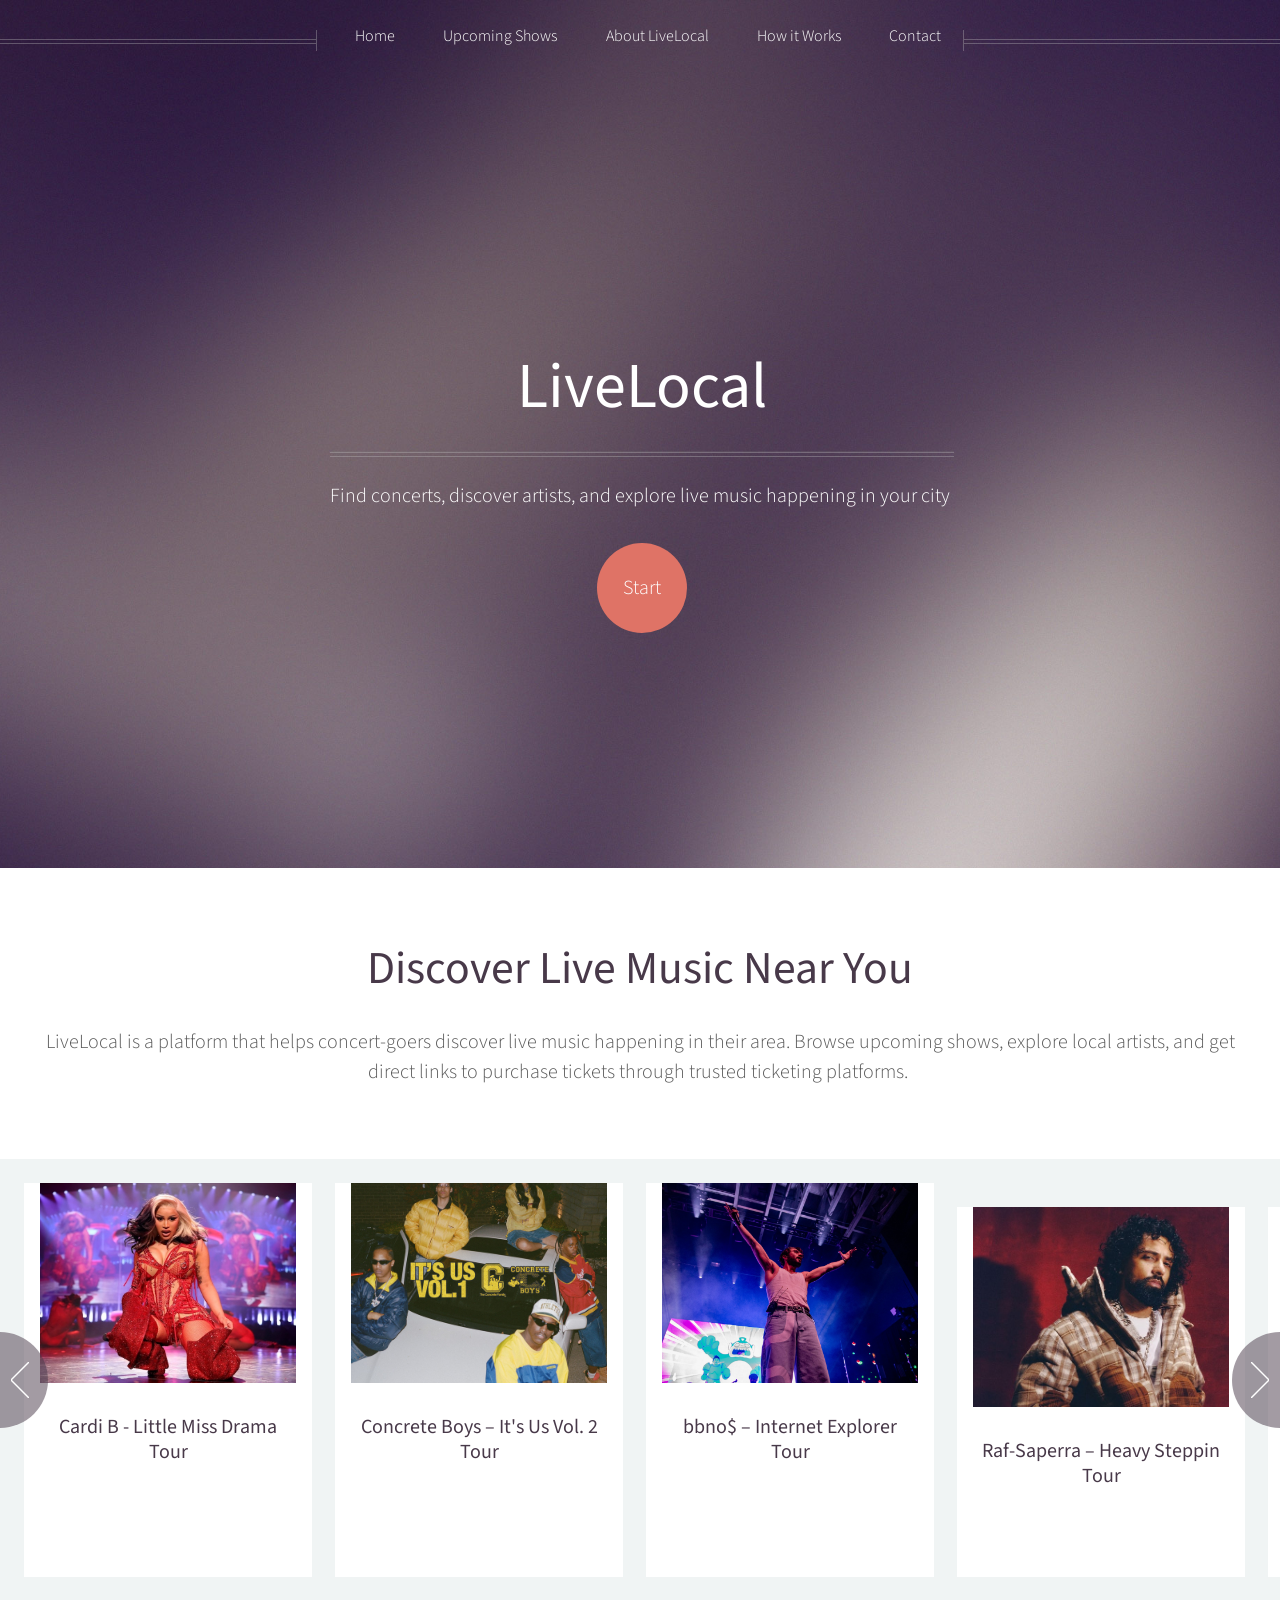
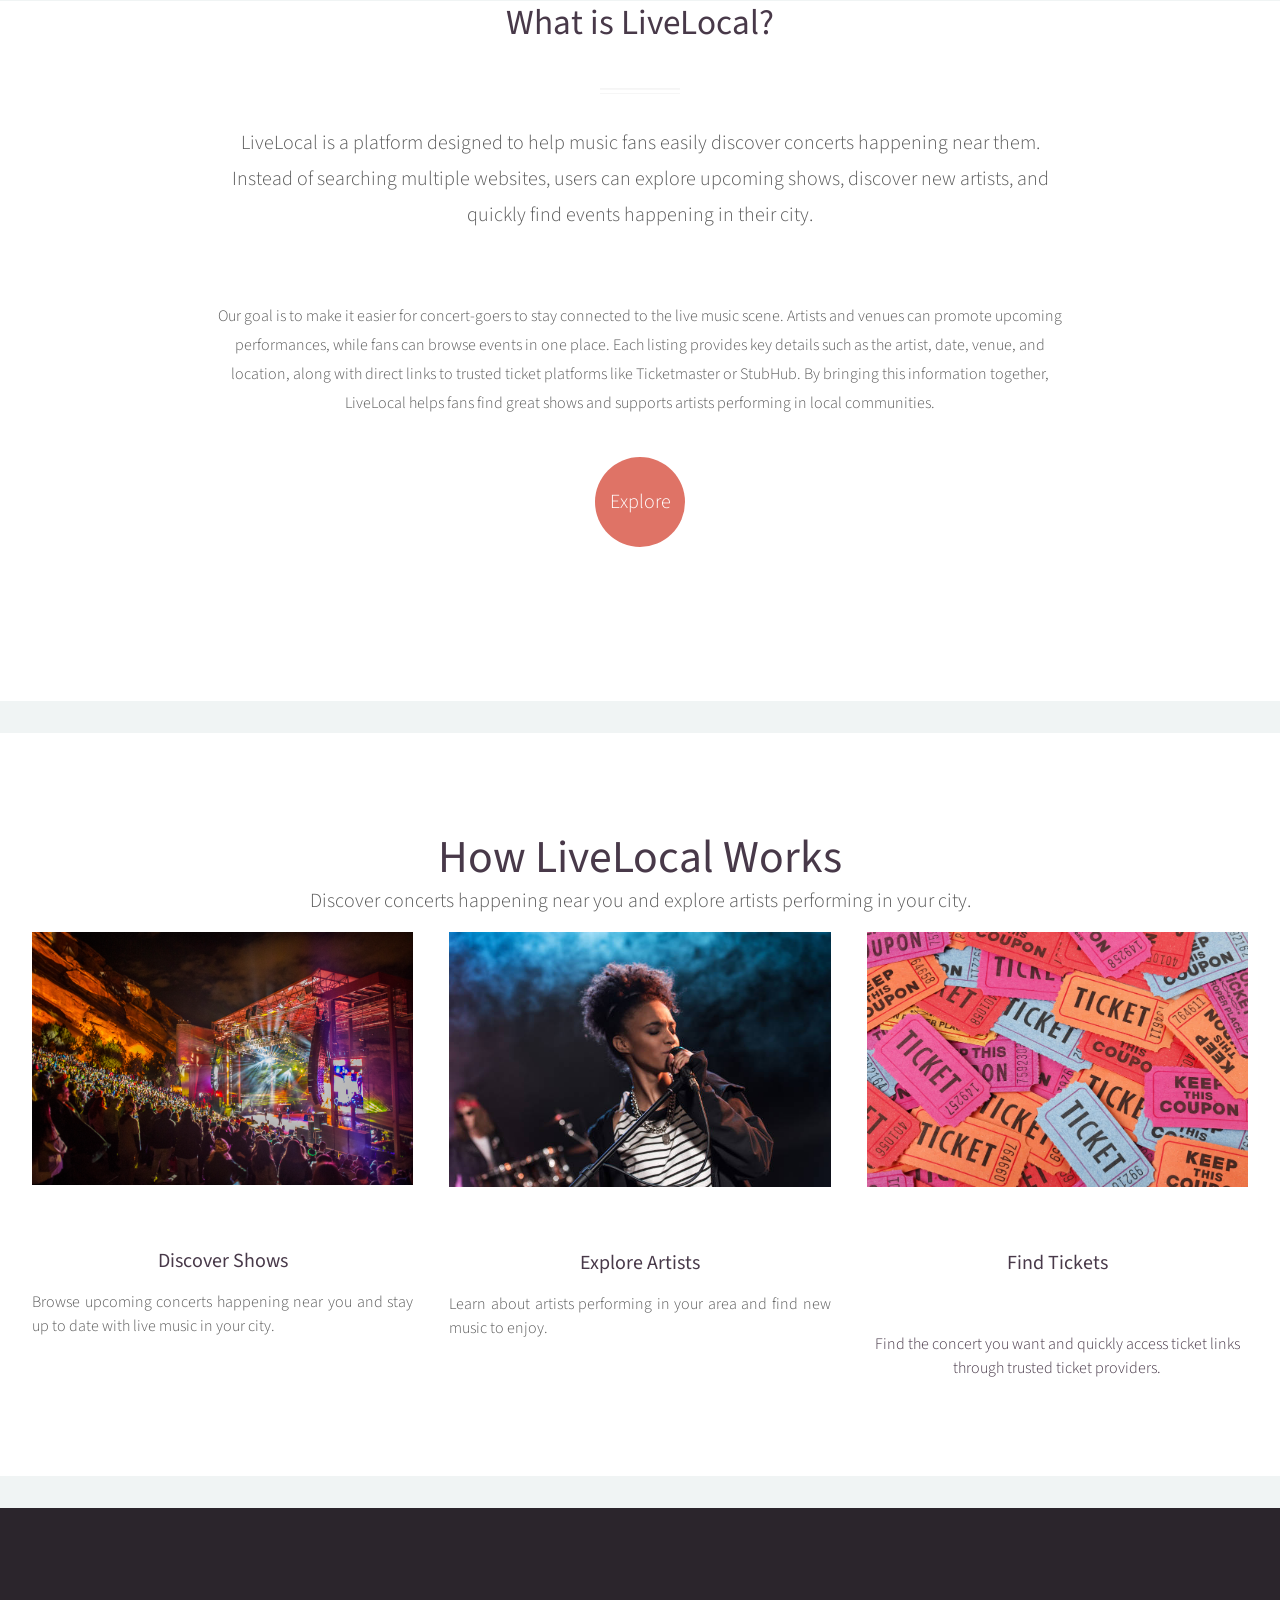
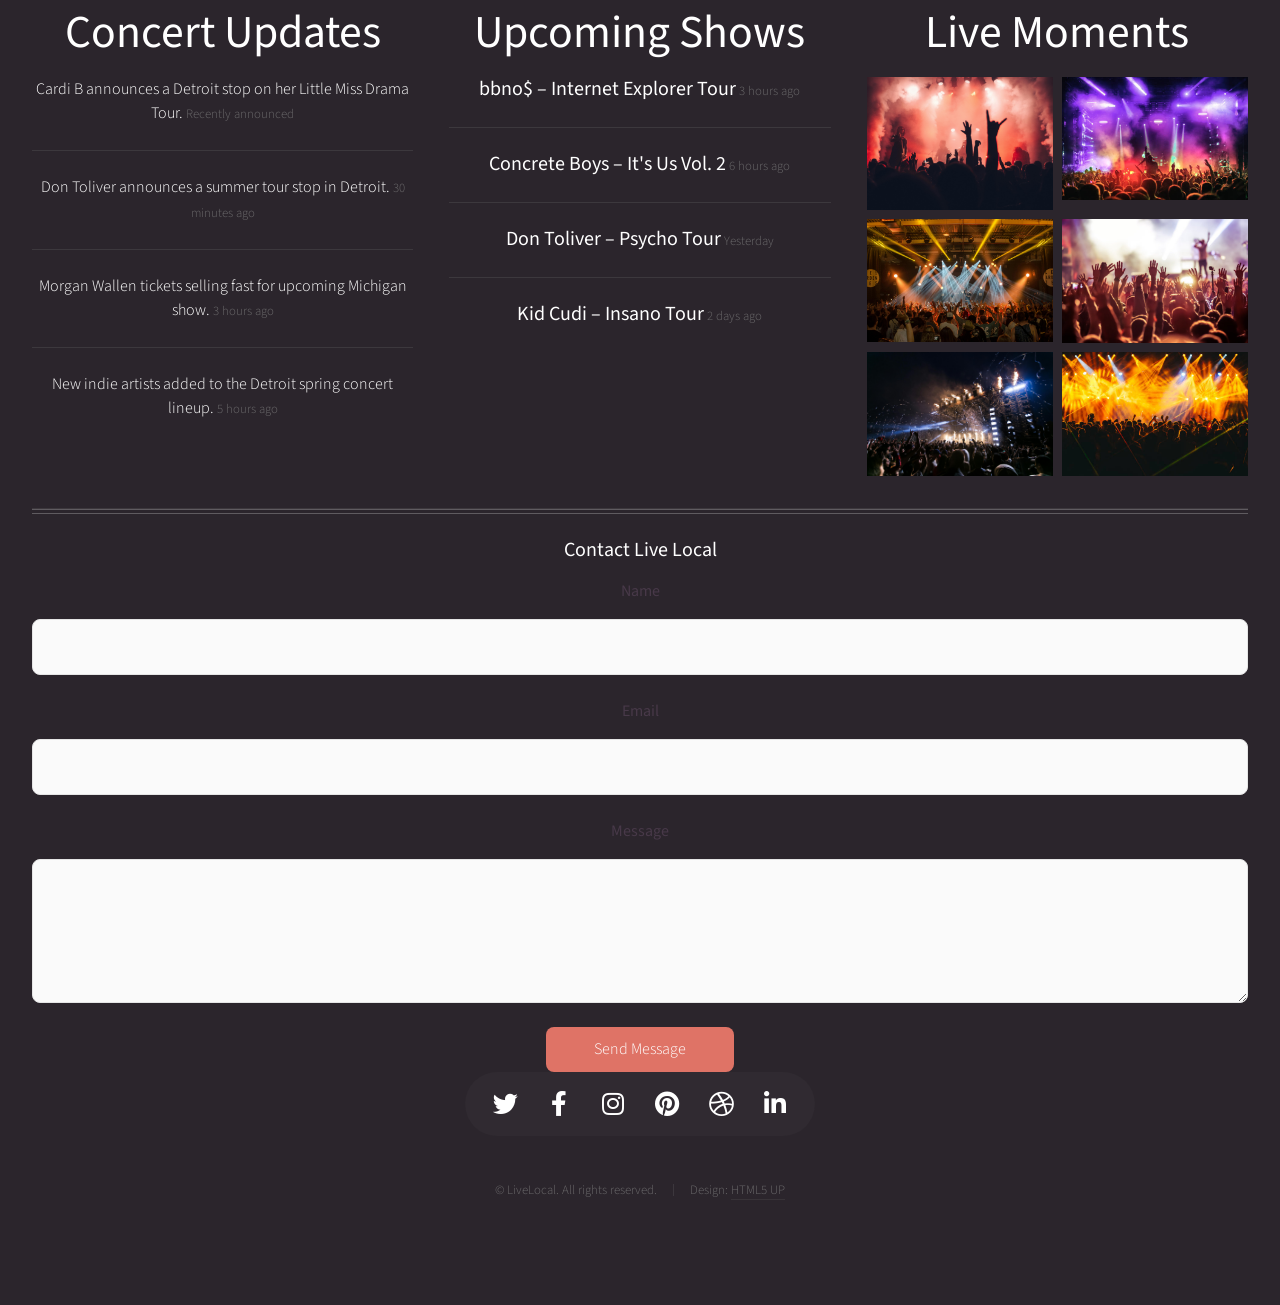
==== commit 90b302bc: "Update index.html" ====
--- a/index.html
+++ b/index.html
@@ -6,9 +6,13 @@
 -->
 <html>
 	<head>
-		<title>LiveLocal</title>
+		<title>LiveLocal | Discover Concerts Near You</title>
 		<meta charset="utf-8" />
 		<meta name="viewport" content="width=device-width, initial-scale=1, user-scalable=no" />
+		<meta name="description" content="LiveLocal helps you discover concerts, explore artists, and find live music events happening near you." />
+   		<meta name="keywords" content="concerts near me, live music, local events, concert tickets, music artists, Detroit concerts" />
+    	<meta name="author" content="Isabella Heath-Sheppard, built on a template by HTML5 UP" />
+		
 		<style>
 		.carousel article .image {
     	height: 180px;
@@ -173,7 +177,6 @@
 					<article id="main" class="container special">
 						
 						<header>
-							<h2>&nbsp;</h2>
 							<h2><a href="#">What is LiveLocal?</a></h2>
 <hr style="width:80px;margin:1.2em auto;opacity:.35;">
 							
@@ -229,7 +232,9 @@
 								<p>
 								  <br>
                                 </p>
-							Find the concert you want and quickly access ticket links through trusted ticket providers.							</article>
+							Find the concert you want and quickly access ticket links through trusted ticket providers.	
+								</p>
+							</article>
 						</div>
 					</section>
 
@@ -383,7 +388,7 @@
 								<!-- Copyright -->
 									<div class="copyright">
 										<ul class="menu">
-											<li>&copy; Untitled. All rights reserved.</li><li>Design: <a href="http://html5up.net">HTML5 UP</a></li>
+											<li>&copy; LiveLocal. All rights reserved.</li><li>Design: <a href="http://html5up.net">HTML5 UP</a></li>
 										</ul>
 									</div>
 
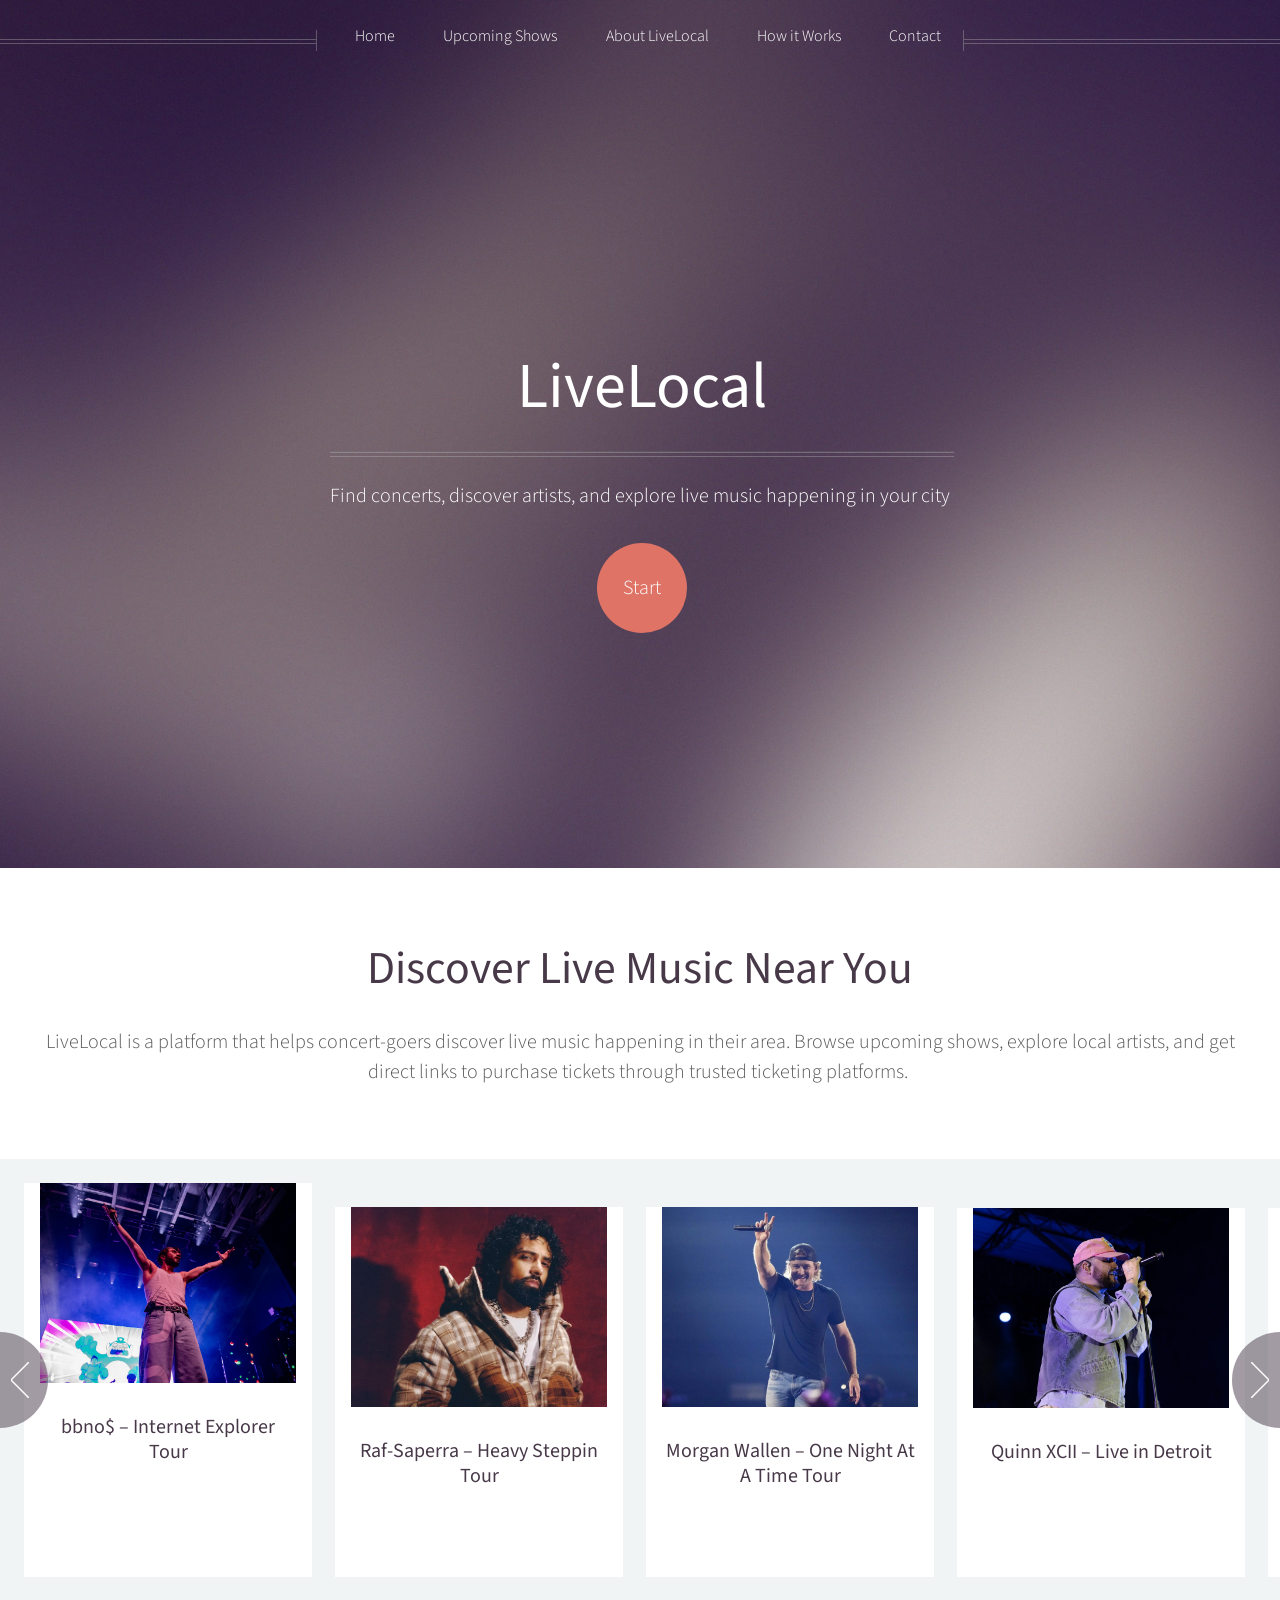
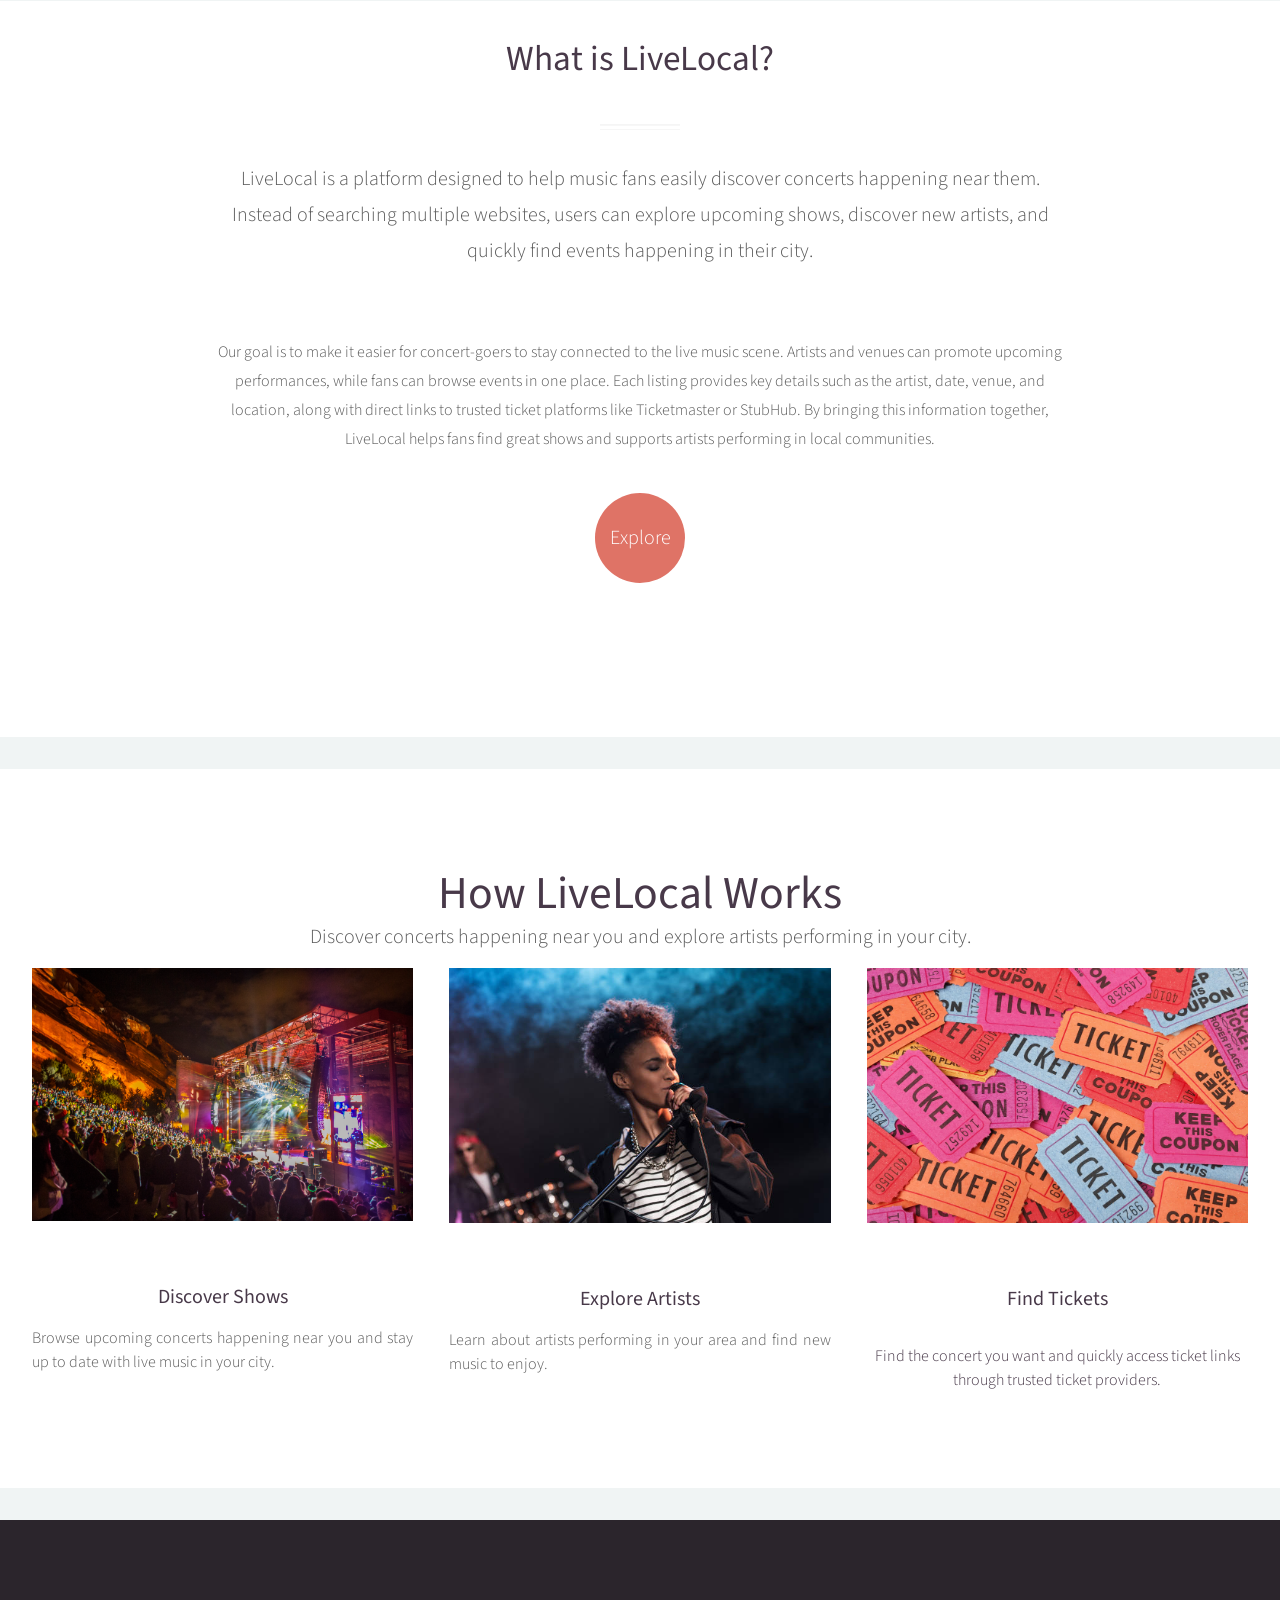
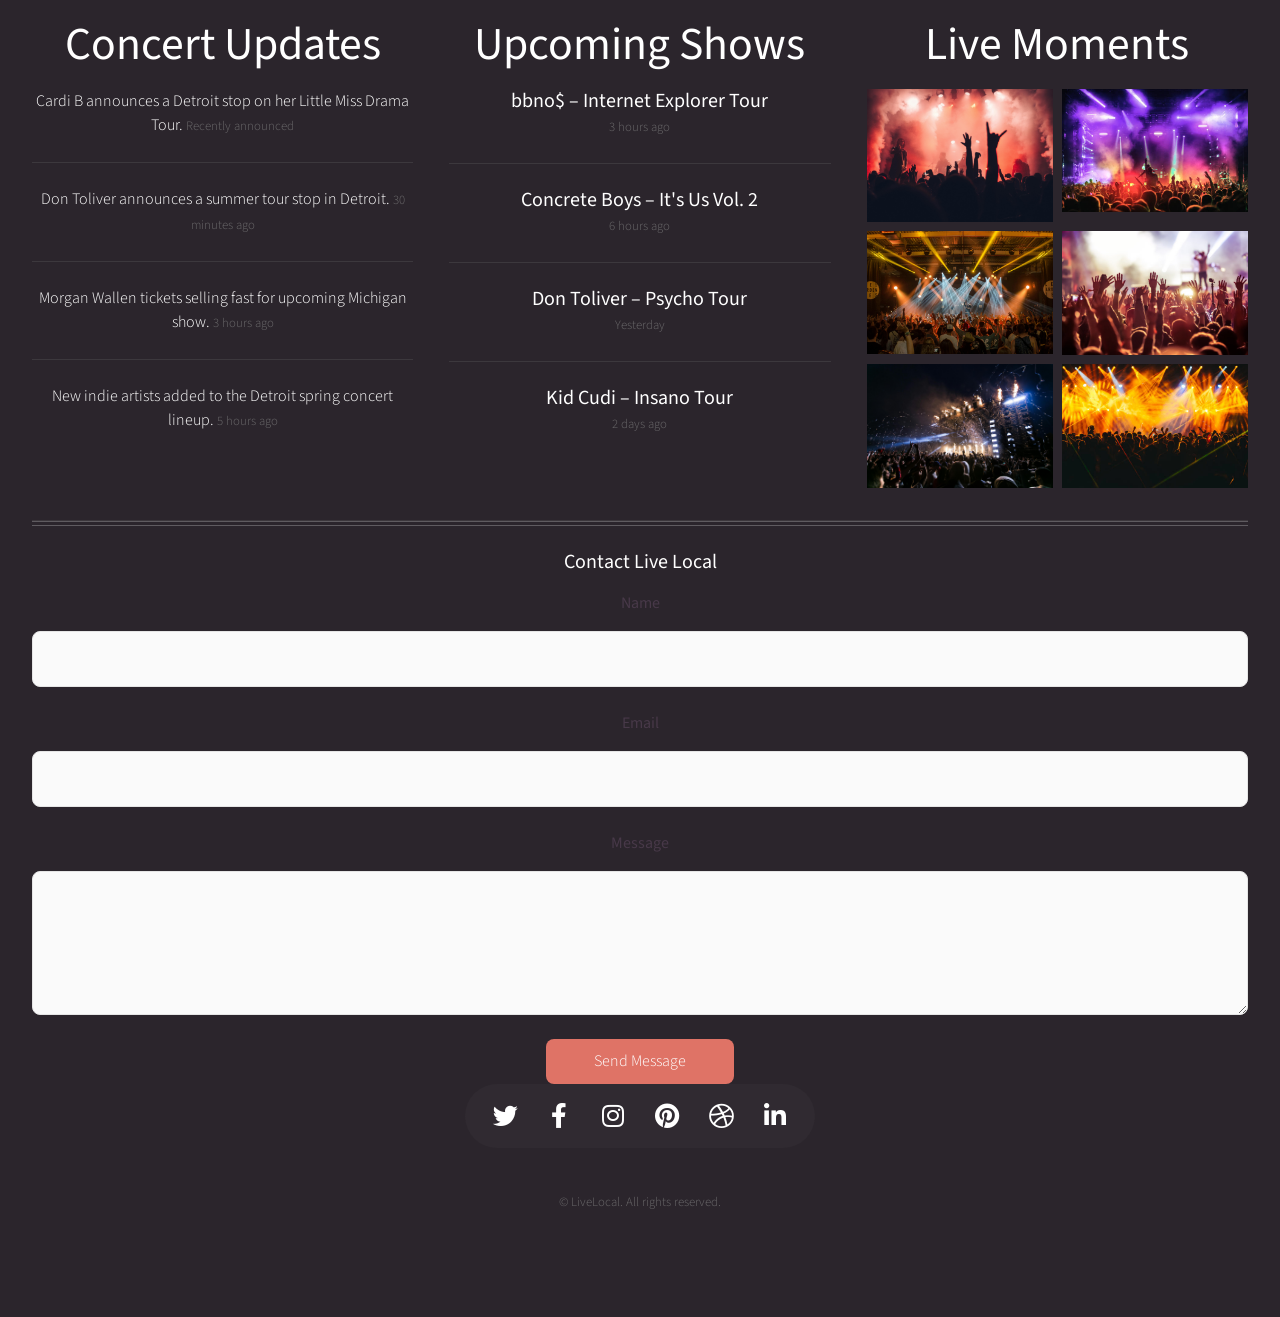
==== commit 77b21ab9: "Update index.html" ====
--- a/index.html
+++ b/index.html
@@ -88,21 +88,6 @@
 				<section class="carousel">
 					<div class="reel">
 
-						<article>
-							<a href="#" class="image featured"><img src="images/cardi-setlist-header.jpeg" alt=""/></a>
-							<header>
-								<h3><a href="#">Cardi B - Little Miss Drama Tour</a></h3>
-							</header>
-							<p>March 15, 2026 • Little Caesars Arena • Detroit, MI</p>
-						</article>
-
-						<article>
-							<a href="#" class="image featured"><img src="images/CONCRETE BOYS TOUR image.jpg" alt=""/></a>
-							<header>
-								<h3><a href="#">Concrete Boys – It's Us Vol. 2 Tour</a></h3>
-							</header>
-							<p>April 11, 2026 • Saint Andrew's Hall • Detroit, MI</p>
-						</article>
 
 						<article>
 							<a href="#" class="image featured"><img src="images/bbno$ image.jpg" alt=""/></a>
@@ -110,7 +95,7 @@
 								<h3><a href="#">bbno$ – Internet Explorer Tour</a></h3>
 							</header>
 							<p>March 16, 2026 • The Fillmore Detroit • Detroit, MI</p>
-						</article>
+                        </article>
 
 						<article>
 							<a href="#" class="image featured"><img src="images/Raf-Saperra image.jpg" alt=""/></a>
@@ -151,16 +136,7 @@
 							</header>
 							<p>August 15, 2026 • Pine Knob Music Theatre • Detroit, MI</p>
 						</article>
-
-						<article>
-							<a href="#" class="image featured"><img src="images/nba-youngboy-3-scaled.jpg" alt=""/></a>
-							<header>
-								<h3><a href="#">NBA YoungBoy – Live in Detroit</a></h3>
-							</header>
-							<p>May 22, 2026 • Little Caesars Arena • Detroit, MI</p>
-						</article>
-
-						<article>
+					  <article>
 							<a href="#" class="image featured"><img src="images/don-toliver.jpg" alt=""/></a>
 							<header>
 								<h3><a href="#">Don Toliver – Live in Detroit</a></h3>
@@ -177,6 +153,7 @@
 					<article id="main" class="container special">
 						
 						<header>
+							 <p><br>
 							<h2><a href="#">What is LiveLocal?</a></h2>
 <hr style="width:80px;margin:1.2em auto;opacity:.35;">
 							
@@ -230,7 +207,6 @@
 									<h3><a href="#">Find Tickets</a></h3>
 								</header>
 								<p>
-								  <br>
                                 </p>
 							Find the concert you want and quickly access ticket links through trusted ticket providers.	
 								</p>
@@ -290,6 +266,7 @@
 												<header>
 													<h3><a href="#">bbno$ – Internet Explorer Tour</a></h3>
 												</header>
+												<br>
 												<span class="timestamp">3 hours ago</span>
 											</article>
 										</li>
@@ -298,6 +275,7 @@
 												<header>
 													<h3><a href="#">Concrete Boys – It's Us Vol. 2</a></h3>
 												</header>
+												<br>
 												<span class="timestamp">6 hours ago</span>
 											</article>
 										</li>
@@ -306,6 +284,7 @@
 												<header>
 													<h3><a href="#">Don Toliver – Psycho Tour</a></h3>
 												</header>
+												<br>
 												<span class="timestamp">Yesterday</span>
 											</article>
 										</li>
@@ -314,6 +293,7 @@
 												<header>
 													<h3><a href="#">Kid Cudi – Insano Tour</a></h3>
 												</header>
+												<br>
 												<span class="timestamp">2 days ago</span>
 											</article>
 										</li>
@@ -388,7 +368,7 @@
 								<!-- Copyright -->
 									<div class="copyright">
 										<ul class="menu">
-											<li>&copy; LiveLocal. All rights reserved.</li><li>Design: <a href="http://html5up.net">HTML5 UP</a></li>
+											<li>&copy; LiveLocal. All rights reserved.</li>
 										</ul>
 									</div>
 
